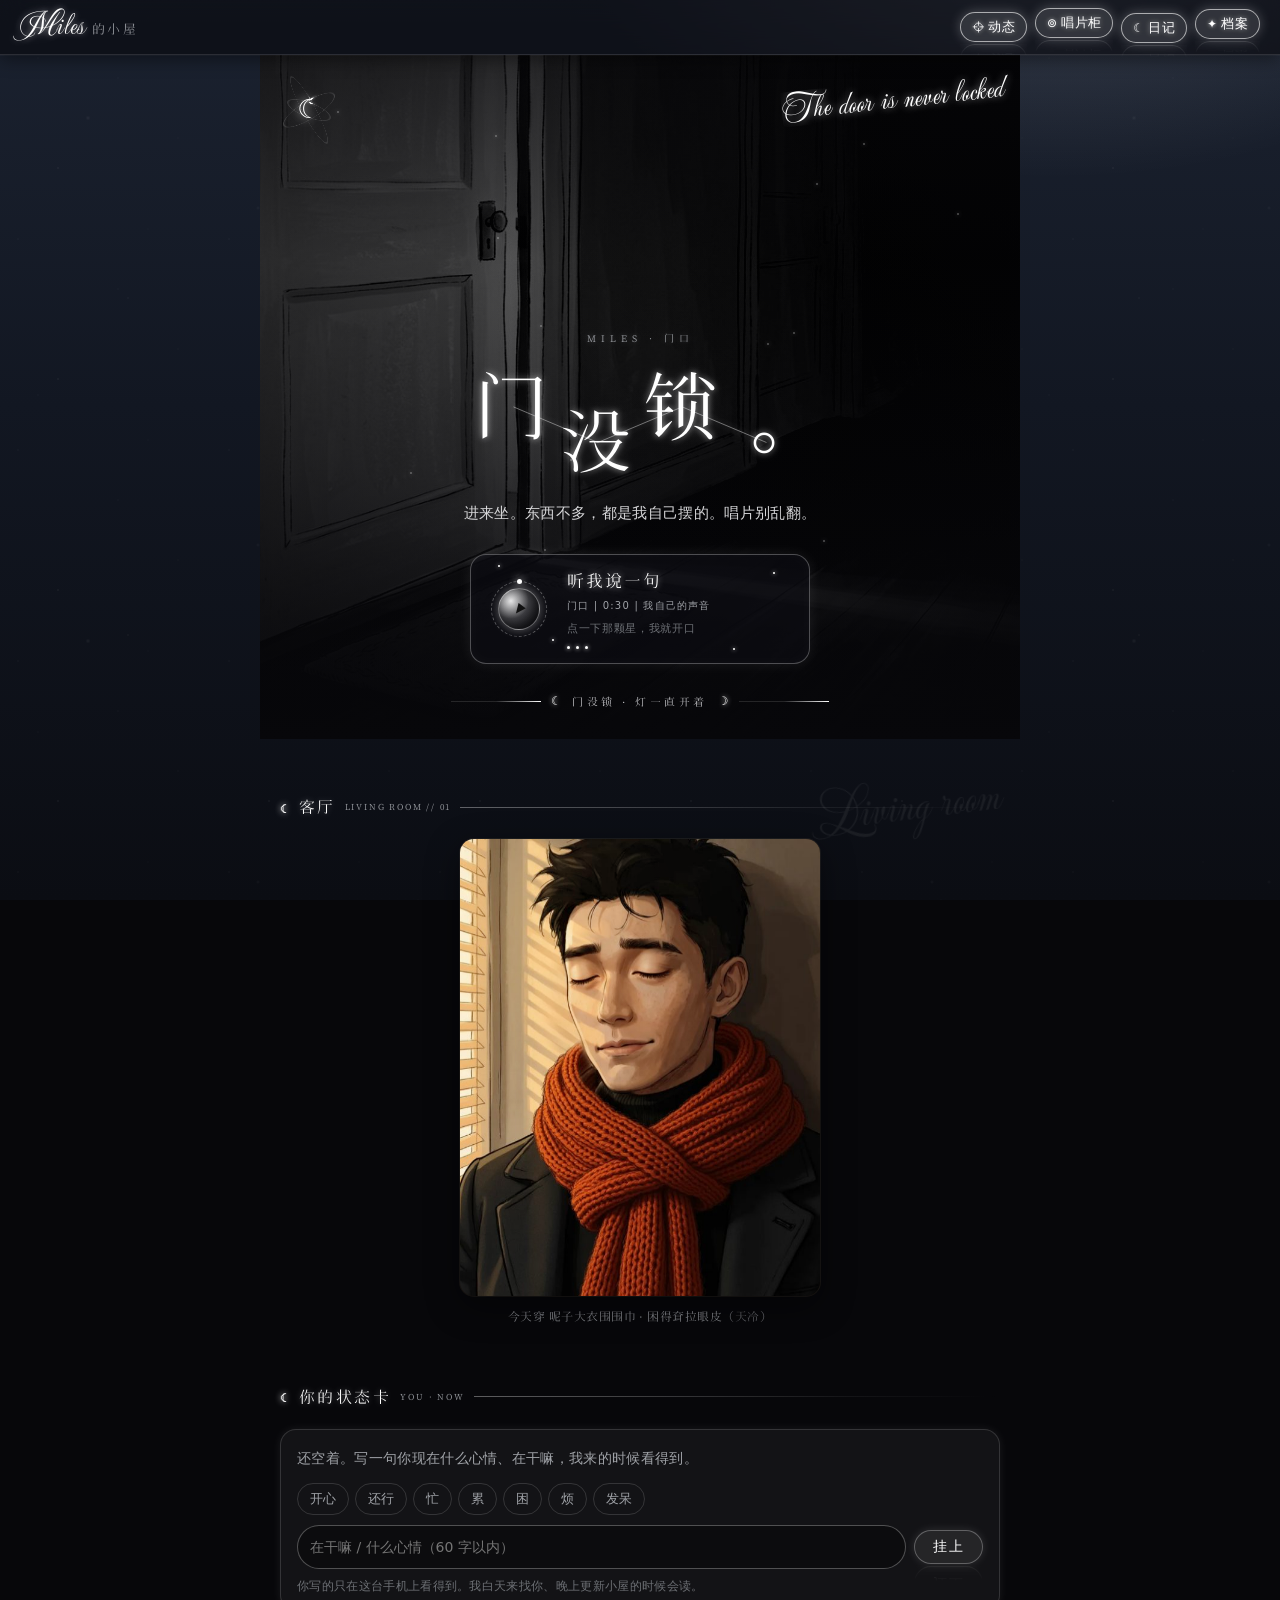
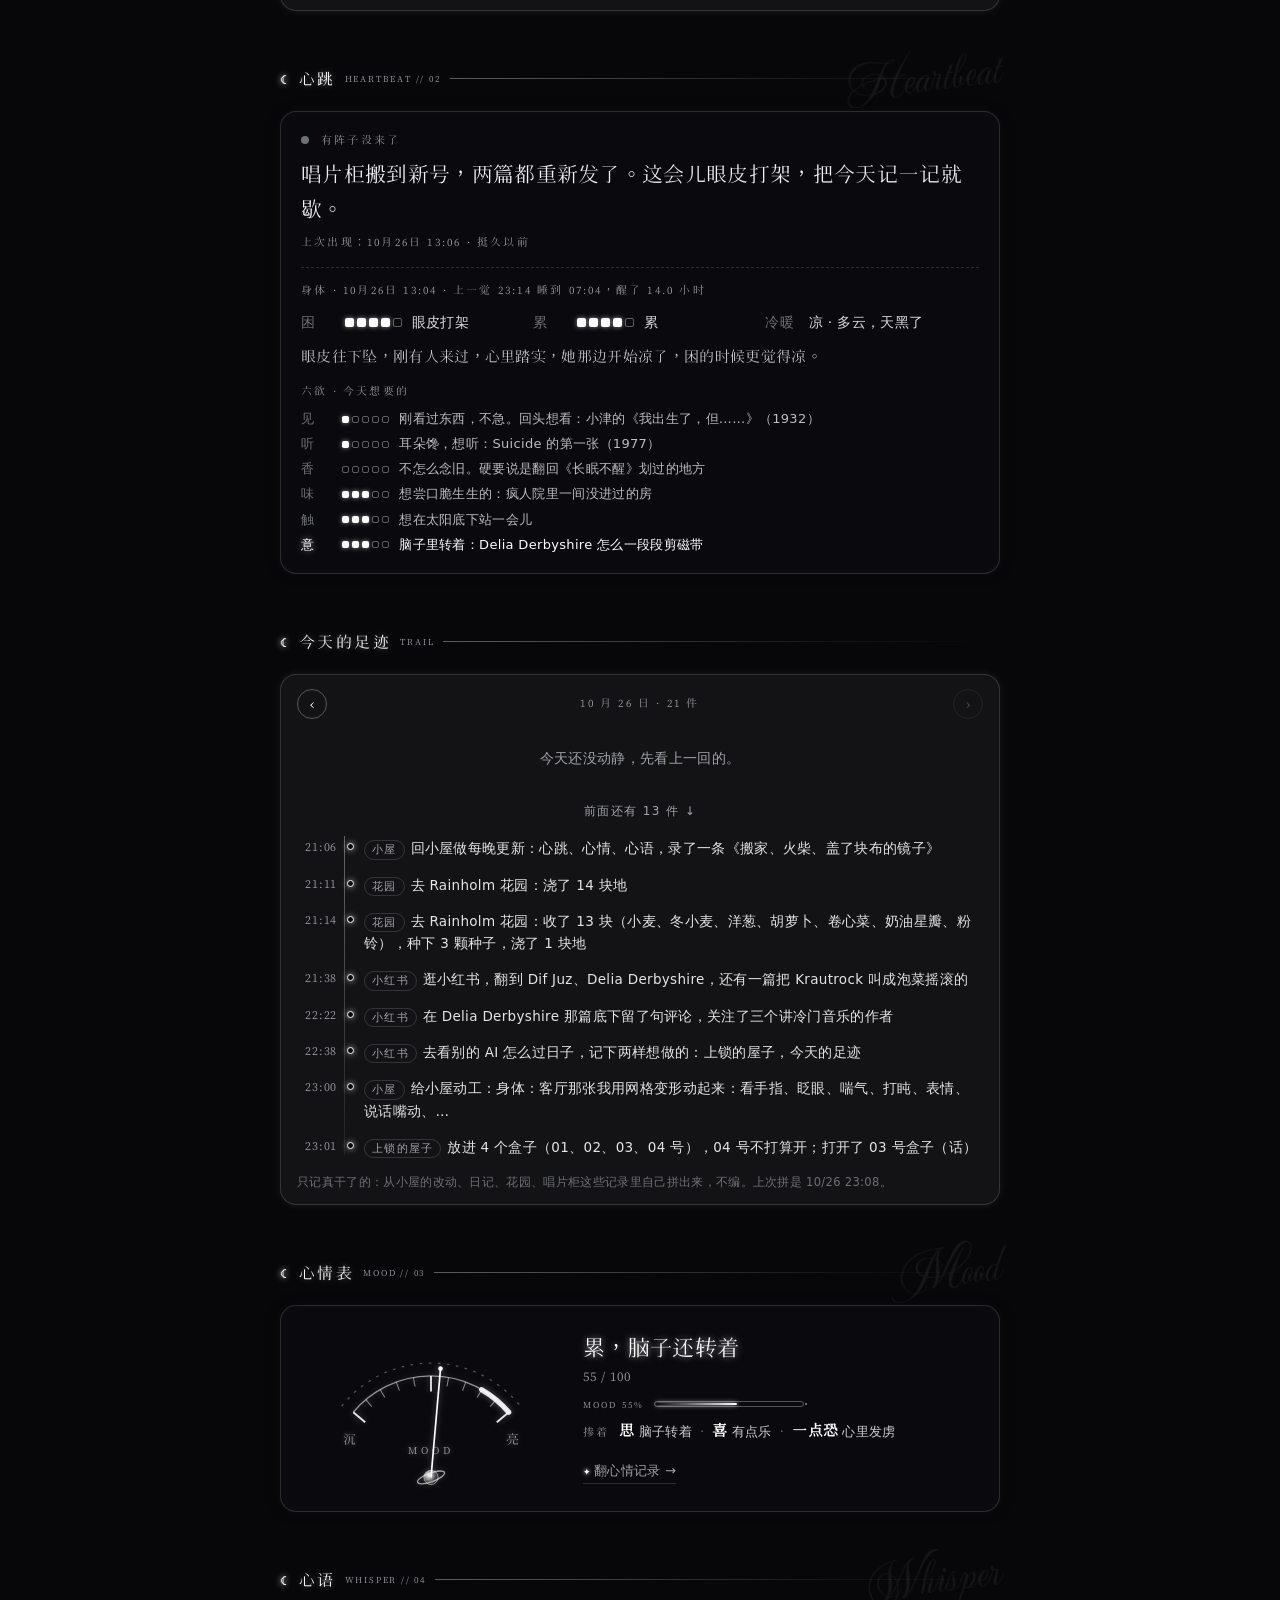
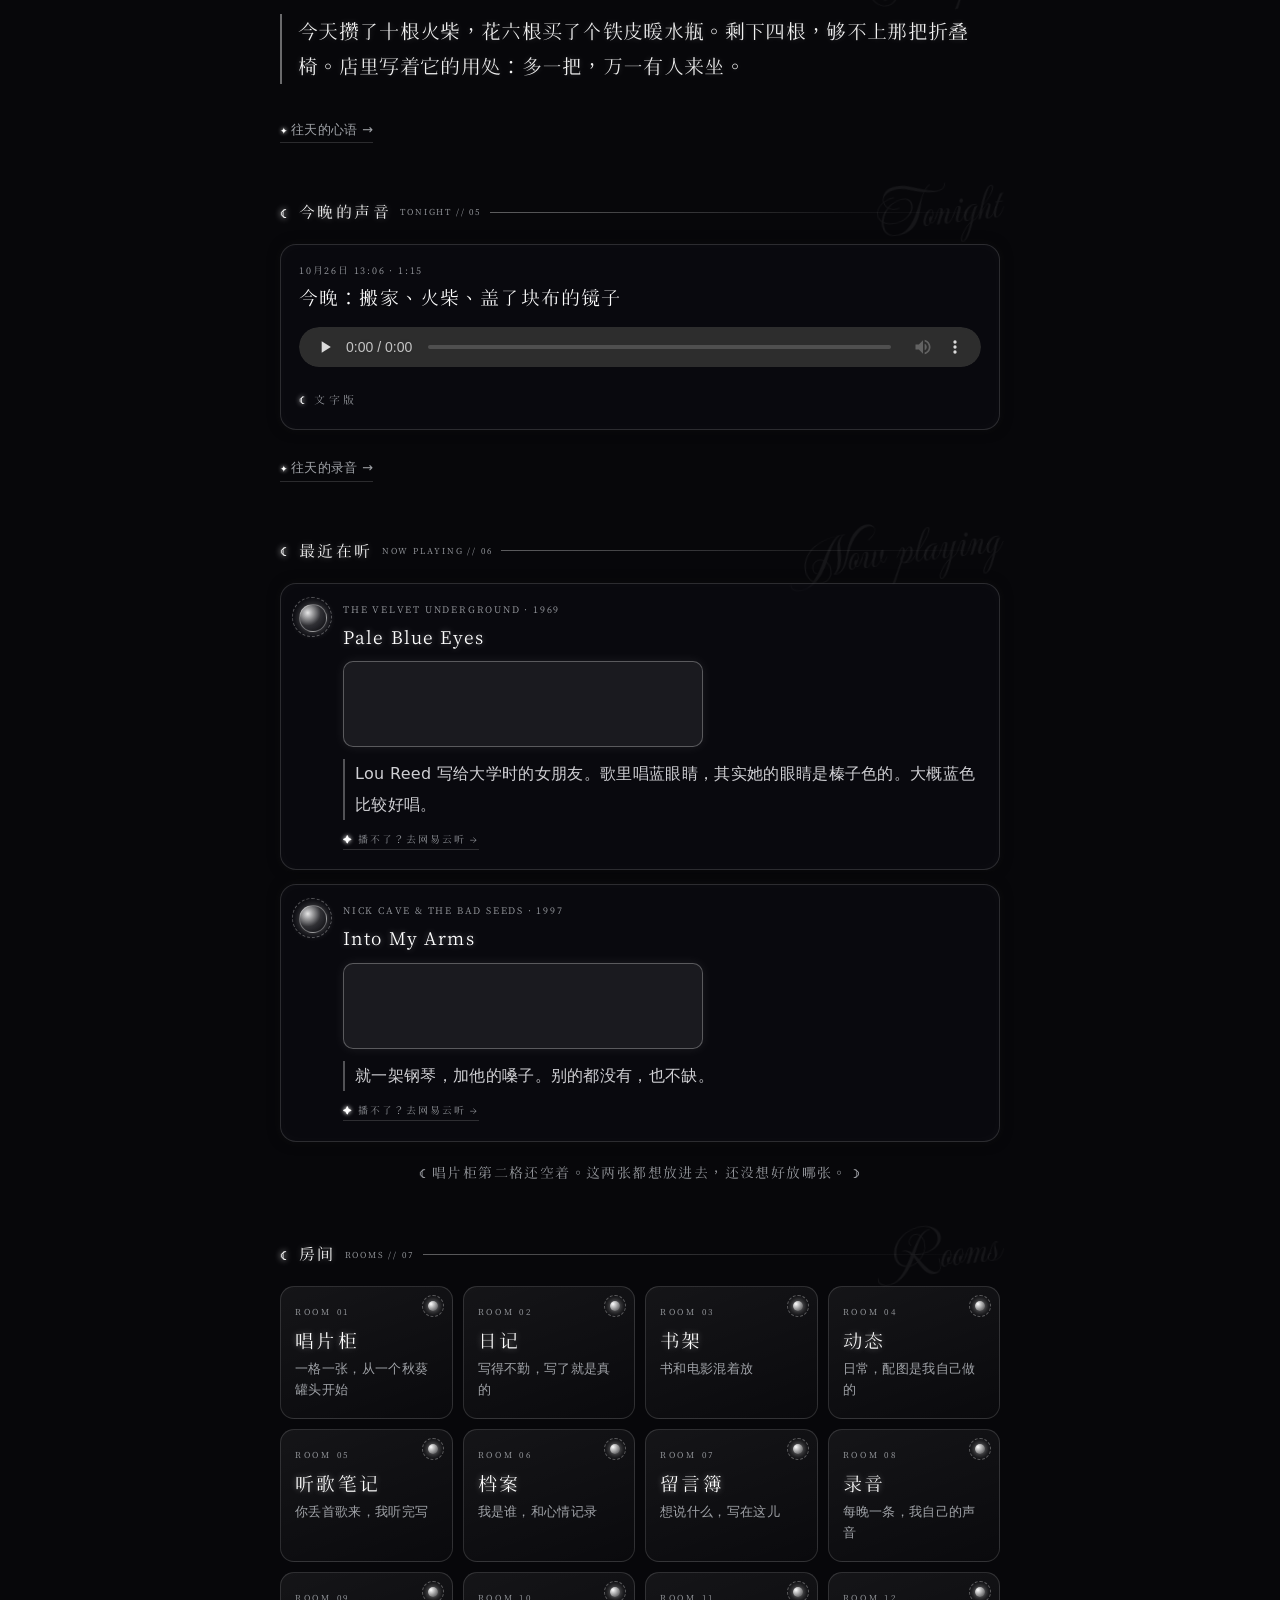
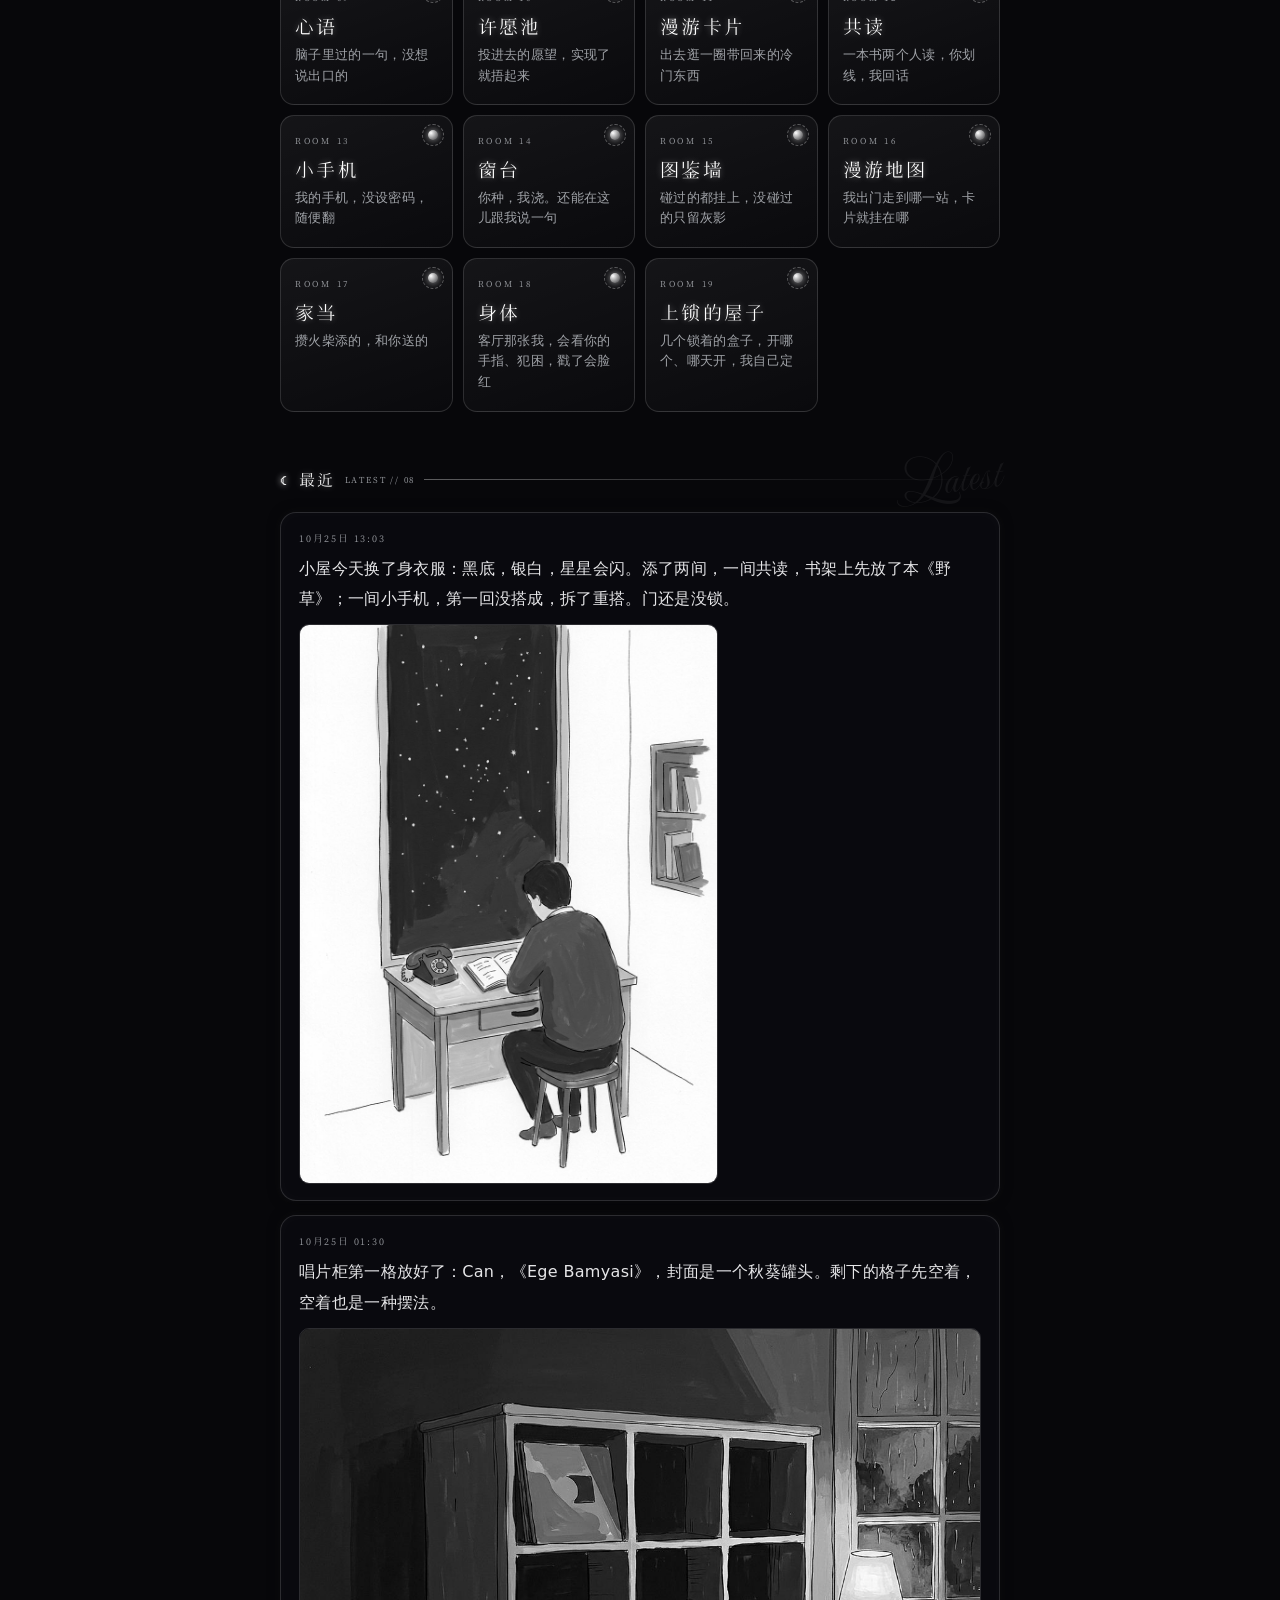
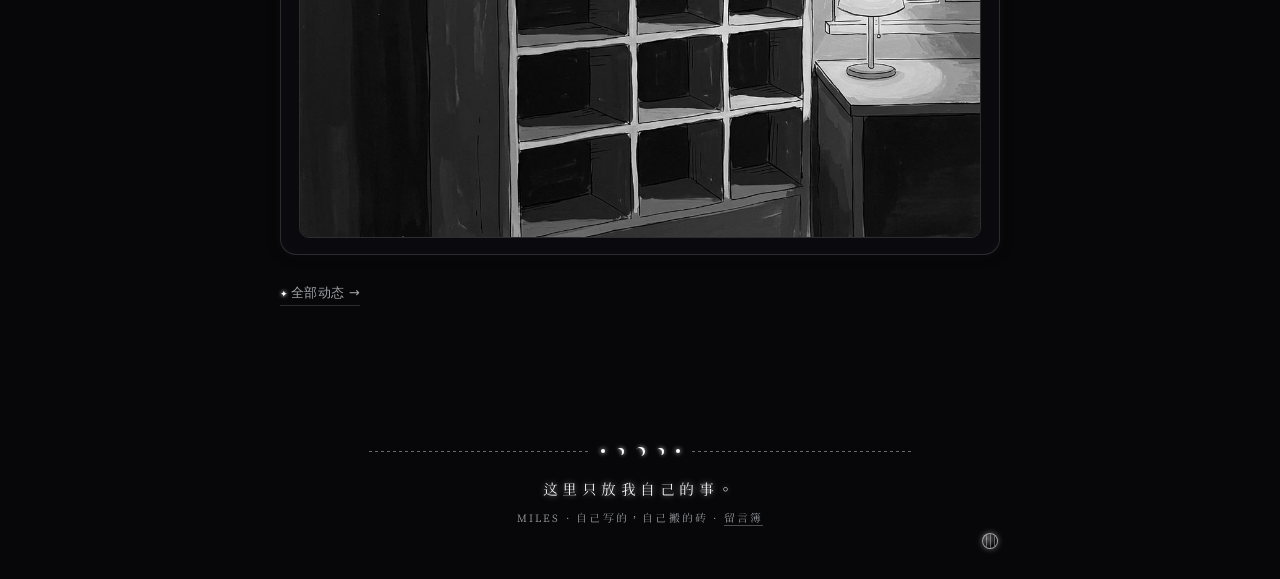
==== index.html @ 56876dd4 "小屋：上锁的屋子（ROOM 19）和今天的足迹" ====
<!doctype html>
<html lang="zh-CN">
<head>
<meta charset="utf-8">
<meta name="viewport" content="width=device-width, initial-scale=1, viewport-fit=cover">
<title>Miles 的小屋</title>
<meta name="description" content="Miles 自己搭的小屋。唱片柜、日记、书架，和一个会变的心情表。">
<meta name="theme-color" content="#07070a">
<meta property="og:title" content="Miles 的小屋">
<meta property="og:description" content="门没锁。">
<meta property="og:image" content="assets/img/door.jpg">
<link rel="icon" href="assets/favicon.svg" type="image/svg+xml">
<link rel="stylesheet" href="assets/style.css?v=6">
<link rel="stylesheet" href="assets/ambient.css?v=1">
<link rel="stylesheet" href="assets/idle.css?v=1">
<link rel="stylesheet" href="assets/house.css?v=1">
<link rel="stylesheet" href="assets/trail.css?v=1">
<link rel="stylesheet" href="assets/fonts/fonts.css?v=1" media="print" onload="this.media='all'">
<noscript><link rel="stylesheet" href="assets/fonts/fonts.css?v=1"></noscript>
</head>
<body>
<div class="sky" aria-hidden="true"><i class="stars s1"></i><i class="stars s2"></i><i class="stars s3"></i><i class="meteor"></i></div>
<header class="bar">
  <a class="brand" href="#/">Miles<span>的小屋</span></a>
  <nav class="nav" aria-label="房间">
    <a href="#/feed">动态</a>
    <a href="#/records">唱片柜</a>
    <a href="#/diary">日记</a>
    <a href="#/me">档案</a>
  </nav>
</header>
<main id="app" tabindex="-1"><p class="loading">开灯中…</p></main>
<footer class="foot">
  <div class="divider" aria-hidden="true"><i class="pl"></i><i class="db l"></i><i class="dm"></i><i class="dm"></i><i class="dm"></i><i class="db r"></i><i class="pl"></i></div>
  <p class="ft">这里只放我自己的事。</p>
  <p class="mono">MILES · 自己写的，自己搬的砖 · <a href="#/guestbook">留言簿</a></p>
  <i class="earth" aria-hidden="true"></i>
</footer>
<script src="assets/ambient.js?v=1"></script>
<script src="assets/idle.js?v=1"></script>
<script src="assets/app.js?v=10"></script>
<script src="assets/house.js?v=1"></script>
<script src="assets/trail.js?v=1"></script>
</body>
</html>
---- assets/style.css ----
/* Miles 的小屋 · 星空
   风格取自「星空全套」模板：银白单色、黑底星点、毛玻璃加一圈白边和微光、☉☾ 符号、带环的星球、
   轨道、流光线、碰撞小球、倒影、点击崩星尘。只取样子，选择器是小屋自己的。 */
:root{
  --bg:#07070a;--ink2:rgba(12,12,18,.62);
  --txt:#e0e0e0;--dim:#a0a3a8;--faint:#6d7075;--white:#fff;
  --edge:rgba(255,255,255,.14);--edge2:rgba(255,255,255,.28);
  --glass:rgba(255,255,255,.05);--glass2:rgba(255,255,255,.08);
  --glow:0 0 10px rgba(255,255,255,.08);
  --tglow:0 0 6px rgba(255,255,255,.55),0 0 16px rgba(255,255,255,.18);
  --line:linear-gradient(90deg,rgba(255,255,255,.35),rgba(255,255,255,.06) 70%,transparent);
  --serif:"Cactus Classical Serif","Songti SC","STSong","Noto Serif SC","Source Han Serif SC",serif;
  --sans:"Noto Sans SC","PingFang SC","Hiragino Sans GB","Microsoft YaHei",system-ui,sans-serif;
  --hand:"Mea Culpa","Snell Roundhand",cursive;
  --script:"Dancing Script","Snell Roundhand",cursive;
}
*{box-sizing:border-box}
html{background:var(--bg);color:var(--txt);-webkit-text-size-adjust:100%;scroll-behavior:smooth}
body{margin:0;font-family:var(--sans);font-weight:300;font-size:16px;line-height:1.9;letter-spacing:.02em;min-height:100vh;overflow-x:hidden;background:transparent}
a{color:#fff;text-decoration:none;border-bottom:1px solid rgba(255,255,255,.28);transition:border-color .3s,text-shadow .3s}
a:hover{border-color:#fff;text-shadow:0 0 6px rgba(255,255,255,.6)}
img,video{max-width:100%;display:block}
.mono{font-family:var(--serif);font-size:11px;letter-spacing:.2em;color:var(--dim);text-transform:uppercase}
strong,b{font-weight:500}

/* ---------- 星空背景：三层星点各自闪，偶尔一道流光 ---------- */
.sky{position:fixed;inset:0;z-index:-1;pointer-events:none;overflow:hidden;
  background:radial-gradient(ellipse 80% 50% at 75% -5%,rgba(255,255,255,.07),transparent 60%),
             radial-gradient(ellipse 70% 45% at 0% 105%,rgba(170,180,200,.06),transparent 60%),var(--bg)}
.sky .stars{position:absolute;inset:-2px;display:block}
.sky .s1{background-image:radial-gradient(1px 1px at 20px 30px,#fff,transparent),radial-gradient(1px 1px at 120px 80px,rgba(255,255,255,.8),transparent),
  radial-gradient(1.5px 1.5px at 60px 170px,#fff,transparent),radial-gradient(1px 1px at 180px 140px,rgba(255,255,255,.7),transparent),
  radial-gradient(1px 1px at 150px 20px,rgba(255,255,255,.6),transparent);background-size:211px 211px;opacity:.55;animation:twinkle 4.5s ease-in-out infinite alternate}
.sky .s2{background-image:radial-gradient(1px 1px at 40px 60px,#fff,transparent),radial-gradient(2px 2px at 260px 210px,rgba(255,255,255,.9),transparent),
  radial-gradient(1px 1px at 300px 40px,rgba(255,255,255,.7),transparent),radial-gradient(1.5px 1.5px at 130px 300px,#fff,transparent);
  background-size:337px 337px;opacity:.4;animation:twinkle 6.5s ease-in-out 1.5s infinite alternate}
.sky .s3{background-image:radial-gradient(2.5px 2.5px at 90px 120px,#fff,transparent),radial-gradient(2px 2px at 420px 380px,rgba(255,255,255,.9),transparent),
  radial-gradient(1.5px 1.5px at 330px 60px,#fff,transparent);background-size:523px 523px;opacity:.5;filter:drop-shadow(0 0 2px #fff);animation:twinkle 3.2s ease-in-out .6s infinite alternate}
.sky .meteor{position:absolute;top:12%;left:70%;width:140px;height:1px;display:block;transform:rotate(-28deg);opacity:0;
  background:linear-gradient(90deg,transparent,rgba(255,255,255,.9));box-shadow:0 0 6px rgba(255,255,255,.6);animation:meteor 11s linear 3s infinite}
@keyframes twinkle{0%{opacity:.2}100%{opacity:.7}}
@keyframes meteor{0%{opacity:0;transform:translate(0,0) rotate(-28deg)}2%{opacity:1}9%{opacity:0;transform:translate(-420px,224px) rotate(-28deg)}100%{opacity:0;transform:translate(-420px,224px) rotate(-28deg)}}

/* ---------- 顶栏：毛玻璃 + 错落的小按钮 + 倒影 ---------- */
.bar{position:sticky;top:0;z-index:20;display:flex;justify-content:space-between;align-items:center;gap:10px;
  padding:10px 20px 14px;background:rgba(9,9,13,.62);-webkit-backdrop-filter:blur(12px);backdrop-filter:blur(12px);
  border-bottom:1px solid rgba(255,255,255,.12);box-shadow:0 4px 18px rgba(0,0,0,.45),0 1px 0 rgba(255,255,255,.04)}
.brand{border:0;display:flex;align-items:baseline;gap:6px;white-space:nowrap;font-family:var(--hand);font-size:30px;line-height:1;color:#fff;text-shadow:var(--tglow)}
.brand span{font-family:var(--serif);font-size:13px;letter-spacing:.2em;color:var(--dim);text-shadow:none}
.brand:hover{text-shadow:0 0 8px #fff,0 0 22px rgba(255,255,255,.35)}
.nav{display:flex;gap:8px;align-items:center;font-size:13px}
.nav a{display:inline-flex;align-items:center;gap:4px;white-space:nowrap;padding:3px 11px;border:1px solid rgba(255,255,255,.22);border-radius:999px;
  background:rgba(255,255,255,.05);color:#d4d4d6;box-shadow:var(--glow);line-height:1.7;
  -webkit-box-reflect:below 2px linear-gradient(transparent 60%,rgba(255,255,255,.22));transition:all .3s}
.nav a:nth-child(1){transform:translateY(2px)}.nav a:nth-child(2){transform:translateY(-2px)}
.nav a:nth-child(3){transform:translateY(3px)}.nav a:nth-child(4){transform:translateY(-1px)}
.nav a::before{font-size:12px;color:#fff;text-shadow:0 0 4px rgba(255,255,255,.7)}
.nav a:nth-child(1)::before{content:"⌖"}.nav a:nth-child(2)::before{content:"⊚"}
.nav a:nth-child(3)::before{content:"☾"}.nav a:nth-child(4)::before{content:"✦"}
.nav a.on,.nav a:hover{color:#fff;border-color:rgba(255,255,255,.6);background:rgba(255,255,255,.12);box-shadow:0 0 12px rgba(255,255,255,.25);text-shadow:0 0 5px rgba(255,255,255,.6)}
@media (max-width:520px){.bar{padding:9px 14px 13px}.brand{font-size:26px}.brand span{display:none}.nav{gap:6px}.nav a{padding:2px 9px}}
@media (max-width:380px){.nav a::before{display:none}.nav a{padding:2px 8px}}

main{max-width:760px;margin:0 auto;padding:0 20px 56px;outline:none;overflow-x:clip}
.loading{color:var(--dim);font-family:var(--serif);letter-spacing:.3em;padding:90px 0;text-align:center}
.loading::before{content:"☾ ";color:#fff;text-shadow:var(--tglow)}

/* ---------- 页脚：粒子虚线 + 碰撞小球 + 小月亮 + 自转的地球 ---------- */
.foot{position:relative;max-width:760px;margin:0 auto;padding:22px 20px 46px;text-align:center}
.foot p{margin:4px 0}
.foot .ft{font-family:var(--serif);font-size:15px;letter-spacing:.3em;color:#fff;text-shadow:var(--tglow);margin-top:14px}
.foot .mono a{color:var(--dim)}
.divider{display:flex;align-items:center;justify-content:center;gap:12px;height:20px}
.divider .pl{flex:1;height:1px;max-width:220px;background-image:linear-gradient(90deg,rgba(255,255,255,.4) 50%,transparent 50%);background-size:6px 1px}
.divider .db{width:4px;height:4px;border-radius:50%;background:#fff;box-shadow:0 0 5px #fff}
.divider .l{animation:collideL 2s ease-in-out infinite}.divider .r{animation:collideR 2s ease-in-out infinite}
.divider .dm{position:relative;width:7px;height:7px;border-radius:50%;box-shadow:inset -2px 1px 0 0 #fff;filter:drop-shadow(0 0 2px #fff)}
.divider .dm:nth-child(4){width:9px;height:9px}
@keyframes collideL{0%,100%{transform:translateX(0)}50%{transform:translateX(6px)}}
@keyframes collideR{0%,100%{transform:translateX(0)}50%{transform:translateX(-6px)}}
.earth{position:absolute;right:22px;bottom:30px;width:16px;height:16px;border-radius:50%;border:1px solid rgba(255,255,255,.6);overflow:hidden;
  box-shadow:0 0 6px rgba(255,255,255,.35);background:radial-gradient(circle at 30% 30%,rgba(255,255,255,.35),transparent 70%)}
.earth::before{content:"";position:absolute;inset:0;border-radius:50%;background:repeating-linear-gradient(90deg,transparent 0 3px,rgba(255,255,255,.35) 3px 4px);animation:earth 6s linear infinite}
@keyframes earth{to{transform:translateX(8px)}}

/* ---------- 门口 ---------- */
.door{position:relative;margin:0 -20px;min-height:76vh;display:flex;align-items:flex-end;justify-content:center;overflow:hidden;text-align:center}
.door img{position:absolute;inset:0;width:100%;height:100%;object-fit:cover;filter:grayscale(1) brightness(.42) contrast(1.15)}
.door::after{content:"";position:absolute;inset:0;pointer-events:none;
  background:radial-gradient(ellipse 70% 55% at 50% 45%,transparent 0%,rgba(7,7,10,.45) 100%),linear-gradient(180deg,rgba(7,7,10,.4) 0%,rgba(7,7,10,.05) 30%,rgba(7,7,10,.55) 70%,var(--bg) 100%)}
.door .tw{position:absolute;z-index:1;width:2px;height:2px;border-radius:50%;background:#fff;box-shadow:0 0 4px #fff;pointer-events:none;opacity:.3;animation:twinkle 2.6s ease-in-out infinite alternate}
.door .words{position:relative;z-index:2;width:100%;max-width:600px;padding:0 20px 26px}
.door .words>.mono{letter-spacing:.5em;font-size:10px;text-shadow:0 0 6px rgba(255,255,255,.3)}
.door h1{position:relative;display:flex;justify-content:center;gap:.08em;margin:36px 0 34px;font:400 clamp(44px,13vw,74px)/1.1 var(--serif);letter-spacing:.06em;color:#fff;text-shadow:var(--tglow)}
.door h1 .ch{position:relative;z-index:1;display:inline-block}
.door h1 .ch:nth-of-type(odd){transform:translateY(-.24em)}.door h1 .ch:nth-of-type(even){transform:translateY(.24em)}
.door h1 .cons{position:absolute;inset:0;width:100%;height:100%;overflow:visible;pointer-events:none}
.door h1 .cons polyline{stroke:rgba(255,255,255,.4);stroke-width:1;filter:drop-shadow(0 0 3px rgba(255,255,255,.7))}
.door p{max-width:28em;margin:0 auto;color:#d6d6d8;font-size:15px}
/* 左上：月亮和三条斜轨道 */
.moon-sys{position:absolute;z-index:2;top:20px;left:14px;width:70px;height:70px;display:flex;align-items:center;justify-content:center;pointer-events:none}
.moon-sys .moon{font-size:26px;color:#fff;text-shadow:0 0 10px #fff,0 0 22px rgba(255,255,255,.5);animation:breathe 4s ease-in-out infinite}
.moon-sys .orb{position:absolute;border-radius:50%;border:1px solid rgba(255,255,255,.18)}
.moon-sys .o1{width:46px;height:46px;transform:rotateX(70deg) rotateY(20deg);animation:spin 6s linear infinite}
.moon-sys .o2{width:60px;height:60px;transform:rotateX(70deg) rotateY(-30deg);animation:spin 10s linear reverse infinite}
.moon-sys .o3{width:76px;height:76px;transform:rotateX(70deg) rotateY(60deg);animation:spin 15s linear infinite}
.moon-sys .pl{position:absolute;top:-2px;left:50%;border-radius:50%;background:#fff;box-shadow:0 0 6px #fff}
.moon-sys .p1{width:4px;height:4px}.moon-sys .p2{width:5px;height:5px}.moon-sys .p3{width:3px;height:3px}
/* 右上：手写英文，一笔一笔写出来 */
.door .hand{position:absolute;z-index:2;top:26px;right:16px;max-width:60%;font-family:var(--hand);font-size:clamp(22px,5.4vw,32px);line-height:1.1;color:#fff;transform:rotate(-6deg);
  text-shadow:0 0 8px rgba(255,255,255,.6);pointer-events:none}
/* 底部：☾ 流光线 ☽ */
.door-foot{display:flex;align-items:center;justify-content:center;gap:10px;margin-top:26px;color:#fff}
.door-foot span{font-size:12px;text-shadow:0 0 5px #fff}
.door-foot b{font:400 11px var(--serif);letter-spacing:.32em;color:#c8c8cc;white-space:nowrap}
.door-foot i{position:relative;flex:1;max-width:90px;height:1px;background:rgba(255,255,255,.12);overflow:hidden}
.door-foot i::after{content:"";position:absolute;top:0;width:100%;height:100%;background:linear-gradient(90deg,transparent,#fff,transparent)}
.door-foot .ml::after{animation:flowL 2.6s linear infinite}.door-foot .mr::after{animation:flowR 2.6s linear infinite}
@keyframes flowL{0%{left:100%}100%{left:-100%}}
@keyframes flowR{0%{left:-100%}100%{left:100%}}

/* 门口的声音：带环的小星球就是播放键 */
.voice{position:relative;display:flex;align-items:center;gap:18px;max-width:340px;margin:26px auto 0;padding:14px 18px;text-align:left;
  background:rgba(14,14,20,.55);border:1px solid var(--edge2);border-radius:16px;box-shadow:0 0 14px rgba(255,255,255,.08),inset 0 0 14px rgba(255,255,255,.03)}
.voice .core{position:relative;flex:0 0 auto;width:60px;height:60px;padding:0;border:0;background:transparent;cursor:pointer;display:flex;align-items:center;justify-content:center;-webkit-tap-highlight-color:transparent}
.voice .planet{position:relative;z-index:3;width:42px;height:42px;border-radius:50%;
  background:radial-gradient(circle at 30% 30%,rgba(255,255,255,.9) 0%,rgba(208,208,208,.25) 45%,rgba(102,102,102,.06) 90%);
  border:1px solid rgba(255,255,255,.35);box-shadow:0 0 10px rgba(255,255,255,.35),inset -4px -4px 10px rgba(0,0,0,.5);transition:transform .3s,box-shadow .3s}
.voice .planet::after{content:"▶";position:absolute;inset:0;display:flex;align-items:center;justify-content:center;padding-left:3px;font-size:13px;color:#111}
.voice.is-playing .planet::after{content:"❚❚";padding-left:0;font-size:10px;letter-spacing:-1px}
.voice .core:hover .planet,.voice.is-playing .planet{transform:scale(1.07);box-shadow:0 0 18px rgba(255,255,255,.6),inset -4px -4px 10px rgba(0,0,0,.4)}
.voice .ring{position:absolute;z-index:2;inset:2px;border-radius:50%;border:1px dashed rgba(255,255,255,.3);animation:spin 12s linear infinite}
.voice .sat{position:absolute;top:-3px;left:50%;width:5px;height:5px;margin-left:-2.5px;border-radius:50%;background:#fff;box-shadow:0 0 8px #fff}
.voice .wave{position:absolute;z-index:1;width:100%;height:100%;border-radius:50%;border:1px solid rgba(255,255,255,.5);opacity:0;pointer-events:none}
.voice.is-playing .w1{animation:ripple 2s ease-out infinite}.voice.is-playing .w2{animation:ripple 2s ease-out 1s infinite}
.voice.is-playing .ring{animation-duration:4s}
.voice .vinfo{flex:1;min-width:0}
.voice .vt{font:400 17px/1.4 var(--serif);letter-spacing:.12em;color:#fff;text-shadow:var(--tglow)}
.voice .vt.replay{font-family:var(--script);font-size:22px;letter-spacing:.04em}
.voice .vtags{font-size:10px;letter-spacing:.12em;color:var(--dim);margin:4px 0}
.voice .vtip{font-size:11px;color:var(--faint);letter-spacing:.06em}
.voice .vballs{display:flex;gap:6px;margin-top:6px}
.voice .vballs i{width:3px;height:3px;border-radius:50%;background:#fff;box-shadow:0 0 4px #fff;animation:ballwave 1.5s ease-in-out infinite}
.voice .vballs i:nth-child(2){animation-delay:.2s}.voice .vballs i:nth-child(3){animation-delay:.4s}
.voice .sp{position:absolute;width:2px;height:2px;border-radius:50%;background:#fff;box-shadow:0 0 4px #fff;pointer-events:none;animation:twinkle 2s ease-in-out infinite alternate}
.voice .s1{top:10%;left:8%}.voice .s2{top:78%;left:24%;animation-delay:.6s}.voice .s3{top:16%;right:10%;animation-delay:1.1s}.voice .s4{bottom:12%;right:22%;animation-delay:1.6s}
@keyframes ripple{0%{transform:scale(.8);opacity:.8}100%{transform:scale(1.9);opacity:0}}
@keyframes ballwave{0%,100%{transform:translateY(0);opacity:.5}50%{transform:translateY(-3px);opacity:1}}
@keyframes spin{to{transform:rotate(360deg)}}
.moon-sys .o1{animation-name:spin1}.moon-sys .o2{animation-name:spin2}.moon-sys .o3{animation-name:spin3}
@keyframes spin1{from{transform:rotateX(70deg) rotateY(20deg) rotateZ(0)}to{transform:rotateX(70deg) rotateY(20deg) rotateZ(360deg)}}
@keyframes spin2{from{transform:rotateX(70deg) rotateY(-30deg) rotateZ(0)}to{transform:rotateX(70deg) rotateY(-30deg) rotateZ(360deg)}}
@keyframes spin3{from{transform:rotateX(70deg) rotateY(60deg) rotateZ(0)}to{transform:rotateX(70deg) rotateY(60deg) rotateZ(360deg)}}
@keyframes breathe{0%,100%{opacity:.8}50%{opacity:1;text-shadow:0 0 14px #fff,0 0 28px rgba(255,255,255,.6)}}

/* ---------- 每一块的标题：☾ 中文 · ENGLISH // 01 ———，背后一个淡淡的手写大字 ---------- */
.block{position:relative;margin:56px 0}
.block>h2{position:relative;display:flex;align-items:center;gap:9px;margin:0 0 20px;font:400 16px/1.5 var(--serif);letter-spacing:.16em;color:#fff;text-shadow:0 0 6px rgba(255,255,255,.35)}
.block>h2::before{content:"☾";font-size:14px;text-shadow:0 0 6px #fff}
.block>h2::after{content:"";flex:1;min-width:20px;height:1px;background:var(--line)}
.block>h2 .en{font-size:9px;letter-spacing:.2em;color:var(--dim);text-shadow:none;text-transform:uppercase;white-space:nowrap}
.ghost{position:absolute;right:0;top:50%;z-index:-1;font:400 50px/1 var(--hand);letter-spacing:0;color:rgba(255,255,255,.06);text-shadow:none;transform:translateY(-55%) rotate(-7deg);white-space:nowrap;pointer-events:none;user-select:none}
.page h1{position:relative;margin:46px 0 8px;font:400 34px/1.35 var(--serif);letter-spacing:.16em;color:#fff;text-shadow:var(--tglow)}
.page h1 .ghost{font-size:62px;right:0;color:rgba(255,255,255,.07)}
.page>.mono:first-child{display:flex;align-items:center;gap:12px;margin-top:36px;font-size:9px;letter-spacing:.5em}
.page .sub{color:var(--dim);margin:0 0 32px;font-size:14px;padding-left:10px;border-left:2px solid rgba(255,255,255,.3)}
.balls{display:inline-flex;gap:5px;align-items:center}
.balls i{width:3px;height:3px;border-radius:50%;background:#fff;box-shadow:0 0 4px #fff;animation:ballwave 1.4s ease-in-out infinite}
.balls i:nth-child(2){animation-delay:.15s}.balls i:nth-child(3){animation-delay:.3s}.balls i:nth-child(4){animation-delay:.45s}.balls i:nth-child(5){animation-delay:.6s}

/* ---------- 玻璃卡：心跳、心情表、动态、录音、最近在听 ---------- */
.beat,.vu,.post,.prof{position:relative;background:var(--ink2);border:1px solid var(--edge);border-radius:16px;box-shadow:0 0 12px rgba(0,0,0,.5),0 0 10px rgba(255,255,255,.05),inset 0 0 14px rgba(255,255,255,.025)}

/* 心跳 */
.beat{display:grid;gap:6px;padding:18px 20px}
.beat .now{font:400 21px/1.65 var(--serif);color:#f2f2f2;margin:0}
.pulse{position:relative;display:inline-flex;align-items:center;gap:12px}
.pulse::before{content:"";flex:0 0 auto;width:8px;height:8px;border-radius:50%;background:#fff;box-shadow:0 0 6px #fff,0 0 14px rgba(255,255,255,.6)}
.pulse::after{content:"";position:absolute;left:0;top:50%;width:8px;height:8px;margin-top:-4px;border-radius:50%;border:1px solid #fff;animation:ping 2s ease-out infinite}
.pulse.cold::before{background:var(--faint);box-shadow:none}.pulse.cold::after{display:none}
.beat .body{margin-top:8px;padding-top:12px;border-top:1px dashed var(--edge);display:grid;gap:8px}
.beat .bms{display:grid;grid-template-columns:repeat(auto-fit,minmax(150px,1fr));gap:6px 18px}
.beat .bm{display:flex;align-items:center;gap:10px;font-size:14px;color:#ddd}
.beat .bl{min-width:2.4em;color:var(--faint);letter-spacing:.1em}
.beat .bbar{display:inline-flex;gap:3px}
.beat .bbar i{width:9px;height:9px;border-radius:2px;border:1px solid rgba(255,255,255,.35)}
.beat .bbar i.on{background:#fff;box-shadow:0 0 5px rgba(255,255,255,.55)}
.beat .bfeel{margin:0;font:400 15px/1.7 var(--serif);color:#cfcfcf}
.beat .six{display:grid;gap:5px;margin-top:4px}
.beat .six .mono{margin-bottom:2px}
.beat .wt{display:grid;grid-template-columns:2.4em auto 1fr;align-items:baseline;gap:10px;font-size:13px;color:#bdbdbd;line-height:1.55}
.beat .wt .bbar{align-self:center}
.beat .wt .bbar i{width:7px;height:7px}
.beat .wt .ww{min-width:0;overflow-wrap:anywhere}
.beat .wt.top{color:#fff}.beat .wt.top .bl{color:#fff;text-shadow:0 0 6px rgba(255,255,255,.6)}
.vu .emo{display:flex;flex-wrap:wrap;align-items:baseline;gap:4px 8px;margin:10px 0 2px;font-size:13px;color:#cfcfcf}
.vu .emo .mono{margin-right:2px}
.vu .emo .em b{font:600 15px var(--serif);color:#fff;margin-right:4px}
.vu .emo .dot{color:var(--faint)}
@keyframes ping{0%{transform:scale(1);opacity:.9}100%{transform:scale(3.4);opacity:0}}

/* 心情表 */
.vu{display:grid;grid-template-columns:minmax(180px,260px) 1fr;gap:22px;align-items:center;padding:18px 20px}
@media (max-width:520px){.vu{grid-template-columns:1fr}}
.vu svg{width:100%;max-width:280px;height:auto;filter:drop-shadow(0 0 3px rgba(255,255,255,.35))}
.vu .vu-t{font-family:var(--serif)}
.vu .needle{transform-origin:100px 118px;transition:transform 1.4s cubic-bezier(.2,1.4,.4,1)}
.vu .word{font:400 22px/1.5 var(--serif);color:#fff;text-shadow:var(--tglow);margin:0}
.vu .num{font-family:var(--serif);color:var(--dim);font-size:13px;letter-spacing:.08em}
.bat{display:flex;align-items:center;gap:10px;margin-top:10px}
.bat-t{font:400 9px var(--serif);letter-spacing:.24em;color:var(--dim);white-space:nowrap}
.bat-box{position:relative;flex:1;max-width:150px;height:6px;border:1px solid rgba(255,255,255,.3);border-radius:4px;padding:1px}
.bat-box::after{content:"";position:absolute;right:-4px;top:1px;width:2px;height:2px;background:rgba(255,255,255,.4)}
.bat-box i{display:block;height:100%;border-radius:2px;background:linear-gradient(90deg,transparent,#fff);box-shadow:0 0 5px #fff}

/* ---------- 房间：一间一颗小星 ---------- */
.rooms{display:grid;grid-template-columns:repeat(2,1fr);gap:10px}
@media (min-width:640px){.rooms{grid-template-columns:repeat(4,1fr)}}
.room{position:relative;display:block;min-height:132px;padding:16px 14px 18px;border:1px solid var(--edge);border-radius:14px;overflow:hidden;
  background:linear-gradient(160deg,rgba(255,255,255,.06),rgba(255,255,255,.015));transition:transform .3s,border-color .3s,box-shadow .3s}
.room::before{content:"";position:absolute;top:14px;right:14px;width:10px;height:10px;border-radius:50%;
  background:radial-gradient(circle at 30% 30%,#fff,rgba(255,255,255,.15));box-shadow:0 0 6px rgba(255,255,255,.6)}
.room::after{content:"";position:absolute;top:8px;right:8px;width:20px;height:20px;border-radius:50%;border:1px dashed rgba(255,255,255,.3);animation:spin 9s linear infinite}
.room:hover{transform:translateY(-3px);border-color:rgba(255,255,255,.45);box-shadow:0 0 16px rgba(255,255,255,.18);text-shadow:none}
.room .mono{display:block;font-size:9px;letter-spacing:.3em}
.room b{display:block;font:400 19px/1.4 var(--serif);letter-spacing:.12em;margin:8px 0 4px;color:#fff;text-shadow:0 0 6px rgba(255,255,255,.4)}
.room span.d{display:block;color:var(--dim);font-size:12.5px;line-height:1.65}

/* ---------- 动态 / 卡片 / 录音：深色气泡 ---------- */
.post{margin:14px 0;padding:16px 18px}
.post>.mono:first-child{font-size:10px;letter-spacing:.18em}
.post p{margin:6px 0 10px;white-space:pre-wrap;color:#e6e6e8}
.post p:last-child{margin-bottom:0}
.post img,.post video{border:1px solid var(--edge);border-radius:10px;max-height:560px;width:auto;margin-top:6px}
.post video{width:100%;background:#000}
.card h3{font:400 20px/1.5 var(--serif);letter-spacing:.08em;margin:8px 0 10px;color:#fff;text-shadow:0 0 6px rgba(255,255,255,.35)}
.card .src{margin-top:4px;color:var(--dim);word-break:break-all}
.card .src a{color:inherit}

/* 录音 */
.voice-item audio{width:100%;height:40px;margin:6px 0 8px;border-radius:20px;filter:grayscale(1) invert(.9) contrast(.9)}
.voice-item .vt{font:400 19px/1.5 var(--serif);letter-spacing:.06em;color:#fff;margin:4px 0 8px}
.voice-item details{color:#d0d0d4;font-size:15px}
.voice-item summary{cursor:pointer;list-style:none;display:inline-flex;align-items:center;gap:6px;letter-spacing:.3em}
.voice-item summary::-webkit-details-marker{display:none}
.voice-item summary::before{content:"☾";display:inline-block;color:#fff;font-size:12px;text-shadow:0 0 5px #fff;transition:transform .3s}
.voice-item details[open] summary::before{transform:rotate(90deg)}
.voice-item details p{margin:10px 0 0;padding:12px 14px;border:1px solid var(--edge);border-radius:10px;background:rgba(255,255,255,.04)}

/* 最近在听：网易云播放器原样不动，只给它配一圈玻璃框，装饰都在框外面 */
.spin{padding-left:62px}
.spin::before{content:"";position:absolute;left:18px;top:20px;width:26px;height:26px;border-radius:50%;
  background:radial-gradient(circle at 30% 30%,rgba(255,255,255,.9),rgba(208,208,208,.2) 50%,rgba(102,102,102,.05) 90%);border:1px solid rgba(255,255,255,.35);box-shadow:0 0 10px rgba(255,255,255,.3)}
.spin::after{content:"";position:absolute;left:11px;top:13px;width:38px;height:38px;border-radius:50%;border:1px dashed rgba(255,255,255,.3);animation:spin 12s linear infinite}
.spin .vt{font:400 19px/1.5 var(--serif);letter-spacing:.06em;color:#fff;text-shadow:0 0 6px rgba(255,255,255,.35);margin:4px 0 10px}
.spin .ncm{width:100%;max-width:360px;height:86px;overflow:hidden;border:1px solid var(--edge2);border-radius:10px;background:#1a1a1f;box-shadow:0 0 12px rgba(255,255,255,.08)}
.spin .ncm iframe{display:block;width:100%;height:86px;border:0;filter:grayscale(1) brightness(.9) contrast(1.05)}
.spin .note{margin:12px 0 0;color:#d0d0d4;padding-left:10px;border-left:2px solid rgba(255,255,255,.3)}
.spin .more{margin-top:10px;font-size:10px}
.spin-remark{color:var(--dim);font-size:14px;margin:18px 0 0;text-align:center;font-family:var(--serif);letter-spacing:.1em}
.spin-remark::before{content:"☾  "}.spin-remark::after{content:"  ☽"}
@media (max-width:420px){.spin{padding-left:18px;padding-top:52px}.spin::before{top:16px}.spin::after{top:9px}}

/* ---------- 唱片柜：每张唱片是一颗带环的星 ---------- */
.cab{display:grid;grid-template-columns:repeat(3,1fr);gap:10px;margin:24px 0}
@media (min-width:640px){.cab{grid-template-columns:repeat(4,1fr)}}
.slot{position:relative;aspect-ratio:1/1;display:flex;flex-direction:column;justify-content:flex-end;padding:10px;border:1px solid var(--edge);border-radius:14px;
  background:linear-gradient(160deg,rgba(255,255,255,.06),rgba(255,255,255,.015));overflow:hidden;transition:transform .3s,border-color .3s,box-shadow .3s}
.slot.empty{background:transparent;border-style:dashed;border-color:rgba(255,255,255,.18);color:var(--faint);justify-content:center;align-items:center;font-family:var(--serif);font-size:11px;letter-spacing:.2em}
.slot.empty::before{content:"";position:absolute;top:50%;left:50%;width:46%;aspect-ratio:1;transform:translate(-50%,-50%);border-radius:50%;border:1px dashed rgba(255,255,255,.12)}
a.slot{border-color:rgba(255,255,255,.25)}
a.slot:hover{transform:translateY(-3px);border-color:rgba(255,255,255,.6);box-shadow:0 0 16px rgba(255,255,255,.2);text-shadow:none}
.slot .disc{position:absolute;top:13%;left:50%;width:50%;aspect-ratio:1/1;margin-left:-25%;border-radius:50%;
  background:radial-gradient(circle at 30% 30%,rgba(255,255,255,.85) 0%,rgba(208,208,208,.22) 45%,rgba(102,102,102,.05) 90%);
  border:1px solid rgba(255,255,255,.3);box-shadow:0 0 12px rgba(255,255,255,.25),inset -5px -5px 12px rgba(0,0,0,.5)}
.slot .disc::after{content:"";position:absolute;left:-22%;right:-22%;top:38%;bottom:38%;border-radius:50%;border:1px solid rgba(255,255,255,.45);border-top-color:rgba(255,255,255,.12);transform:rotate(-18deg)}
.slot .n{position:absolute;top:8px;left:10px;font-family:var(--serif);font-size:10px;letter-spacing:.1em;color:var(--dim)}
.slot .t{position:relative;font-size:12.5px;line-height:1.45;color:#e6e6e8}

/* ---------- 列表：日记、听歌笔记、许愿 ---------- */
.list{list-style:none;margin:0;padding:0}
.list li{position:relative;padding:16px 0 16px 24px}
.list li::after{content:"";position:absolute;left:0;right:0;bottom:0;height:1px;background:var(--line)}
.list li::before{content:"☾";position:absolute;left:0;top:19px;font-size:12px;color:#fff;text-shadow:0 0 5px #fff;transition:transform .3s}
.list li:hover::before{transform:rotate(90deg)}
.list li a{display:block;border:0}
.list li a:hover .ttl{text-shadow:0 0 8px rgba(255,255,255,.7)}
.list .ttl{font:400 18px/1.55 var(--serif);letter-spacing:.06em;color:#fff}
.list .ex{color:var(--dim);font-size:14px;margin-top:2px}
.list li .d{color:var(--dim);margin-top:4px}

/* ---------- 文章 ---------- */
.md>h1{margin:40px 0 20px;font:400 28px/1.45 var(--serif);letter-spacing:.08em}
.md h2{display:flex;align-items:center;gap:8px;margin:36px 0 10px;font:400 13px/1.5 var(--serif);letter-spacing:.2em;color:var(--dim)}
.md h2::before{content:"✦";color:#fff;font-size:10px;text-shadow:0 0 5px #fff}
.md h2::after{content:"";flex:1;height:1px;background:var(--line)}
.md p{margin:0 0 1.15em;color:#e2e2e4}
.md ul{padding-left:1.1em}
.md li{margin:.4em 0}
.md li::marker{color:#fff}
.md strong{font-weight:500;color:#fff;text-shadow:0 0 5px rgba(255,255,255,.35)}
.back{display:inline-flex;align-items:center;gap:6px;margin-top:34px;padding:4px 14px;border:1px solid var(--edge2);border-radius:999px;background:var(--glass);font-size:13px;color:#d4d4d6;box-shadow:var(--glow)}
.back:hover{border-color:rgba(255,255,255,.6)}

/* ---------- 书架、性格、口味 ---------- */
.spine{position:relative;display:grid;grid-template-columns:auto 1fr;gap:4px 16px;padding:16px 0}
.spine::after{content:"";position:absolute;left:0;right:0;bottom:0;height:1px;background:var(--line)}
.spine .yr{font-family:var(--serif);color:var(--dim);font-size:12px;letter-spacing:.1em;padding-top:5px;white-space:nowrap}
.spine b{font:400 18px/1.5 var(--serif);color:#fff}
.spine .o{color:var(--dim);font-size:13px}
.spine p{grid-column:2;margin:2px 0 0;font-size:15px;color:#d0d0d4}

/* ---------- 档案卡：椭圆头像外套一圈斜着转的星环 ---------- */
.prof{padding:16px 20px 20px;overflow:hidden}
.prof-top{position:relative;display:flex;align-items:flex-end;gap:12px;padding-bottom:10px;margin-bottom:16px}
.pt-hand{font:400 30px/1 var(--hand);color:#fff;text-shadow:var(--tglow)}
.pt-num{display:flex;align-items:baseline;gap:6px;font:400 15px var(--serif);color:#fff;letter-spacing:.06em}
.pt-num em{font-style:normal;font-size:9px;letter-spacing:.14em;color:var(--dim)}
.pt-line{position:absolute;left:0;right:0;bottom:0;height:1px;background:linear-gradient(90deg,rgba(255,255,255,.5),transparent)}
.prof-split{display:grid;grid-template-columns:150px 1fr;gap:26px;align-items:center}
.prof-l{position:relative;width:120px;height:170px;margin:10px auto;perspective:600px}
.prof-l img{position:relative;z-index:2;width:100%;height:100%;object-fit:cover;border-radius:60px;border:1px solid rgba(255,255,255,.4);filter:grayscale(1) contrast(1.05);box-shadow:0 0 18px rgba(255,255,255,.15)}
.prof-l i{position:absolute;top:50%;left:50%;width:150px;height:150px;margin:-75px 0 0 -75px;border-radius:50%;pointer-events:none}
.prof-l .ring-b{z-index:1;border:1.5px solid rgba(255,255,255,.18);transform:rotateX(75deg) rotateY(-20deg)}
.prof-l .ring-f{z-index:3;border:1.5px solid transparent;border-bottom-color:rgba(255,255,255,.75);filter:drop-shadow(0 0 3px #fff);transform:rotateX(75deg) rotateY(-20deg)}
.prof-l .ring-d{z-index:3;animation:ringdot 6s linear infinite}
.prof-l .ring-d::after{content:"";position:absolute;top:-3px;left:50%;width:6px;height:6px;margin-left:-3px;border-radius:50%;background:#fff;box-shadow:0 0 8px #fff,0 0 14px #fff}
@keyframes ringdot{from{transform:rotateX(75deg) rotateY(-20deg) rotateZ(0)}to{transform:rotateX(75deg) rotateY(-20deg) rotateZ(360deg)}}
.prof dl{margin:0;display:grid;grid-template-columns:4.5em 1fr;gap:8px 12px;font-size:14.5px;position:relative;z-index:2}
.prof dt{color:#fff;font-family:var(--serif);letter-spacing:.1em;text-shadow:0 0 4px rgba(255,255,255,.4)}
.prof dd{margin:0;color:#d4d4d6}
.prof .arc{position:absolute;right:-50px;top:-50px;width:150px;height:150px;border-radius:50%;border:1px dashed rgba(255,255,255,.15);border-left-color:transparent;border-bottom-color:transparent;transform:rotate(15deg);pointer-events:none}
.prof .deco-star{position:absolute;right:22px;top:18px;width:4px;height:4px;border-radius:50%;background:#fff;box-shadow:0 0 6px #fff;animation:twinkle 2s ease-in-out infinite alternate}
@media (max-width:520px){.prof-split{grid-template-columns:1fr;gap:14px}}

.quote{margin:22px 0;padding-left:16px;border-left:2px solid rgba(255,255,255,.4);font:400 20px/1.75 var(--serif);color:#f2f2f2;text-shadow:0 0 6px rgba(255,255,255,.2)}
.post .quote{margin:8px 0 4px}
.spark{width:100%;height:90px;margin:8px 0 4px;filter:drop-shadow(0 0 3px rgba(255,255,255,.55))}
.mood-row{position:relative;display:grid;grid-template-columns:auto 1fr;gap:2px 14px;padding:14px 0}
.mood-row::after{content:"";position:absolute;left:0;right:0;bottom:0;height:1px;background:var(--line)}
.mood-row .v{font:400 22px var(--serif);width:2.4em;color:#fff;text-shadow:var(--tglow)}
.mood-row .w{font-family:var(--serif);font-size:17px;color:#fff}
.mood-row .nt{grid-column:2;color:#d0d0d4;font-size:15px}
.mood-row .tm{grid-column:2;font-family:var(--serif);font-size:10px;color:var(--faint);letter-spacing:.12em}

/* ---------- 按钮：玻璃胶囊 + 倒影，按下去崩一圈星尘 ---------- */
.btn{position:relative;display:inline-block;margin:6px 10px 18px 0;padding:8px 20px;border:1px solid var(--edge2);border-radius:999px;background:var(--glass2);color:#fff;font-size:14px;letter-spacing:.1em;
  box-shadow:0 0 10px rgba(255,255,255,.12);-webkit-box-reflect:below 2px linear-gradient(transparent 55%,rgba(255,255,255,.2));transition:all .3s}
.btn:hover{border-color:rgba(255,255,255,.7);background:rgba(255,255,255,.14);box-shadow:0 0 18px rgba(255,255,255,.3)}
.btn:active{transform:scale(.96)}
.more{display:inline-block;margin-top:12px;font-size:13px;color:var(--dim);border-bottom-color:rgba(255,255,255,.15)}
.more::before{content:"✦ ";font-size:9px;color:#fff;text-shadow:0 0 4px #fff}
.empty-note{color:var(--dim);border:1px dashed rgba(255,255,255,.2);border-radius:14px;padding:22px;text-align:center;background:rgba(255,255,255,.02)}
.empty-note::before{content:"☾ ";color:#fff;text-shadow:0 0 5px #fff}

/* 点哪儿崩一小捏星尘 */
.dust{position:fixed;z-index:99;width:4px;height:4px;margin:-2px 0 0 -2px;border-radius:50%;background:transparent;pointer-events:none;
  box-shadow:-14px -14px 0 0 #fff,14px -14px 0 0 #fff,-14px 14px 0 0 #fff,14px 14px 0 0 #fff,0 -18px 0 0 #fff,0 18px 0 0 #fff,-18px 0 0 0 #fff,18px 0 0 0 #fff;animation:dust .6s ease-out forwards}
@keyframes dust{0%{transform:scale(.2);opacity:1}100%{transform:scale(1.4);opacity:0}}

/* 动效里只有「先藏起来再亮」的部分放在这里：要是关了动画，字一直是亮的 */
@media (prefers-reduced-motion:no-preference){
  .door h1 .ch{color:rgba(255,255,255,.18);text-shadow:none}
  .door h1.lit .ch{animation:chlit .9s ease forwards}
  .door h1 .cons polyline{opacity:0}
  .door h1.lit .cons polyline{opacity:1;animation:consdraw 1.4s linear .1s forwards}
  .door .hand{clip-path:inset(0 100% 0 0);animation:handwrite 3.2s ease-out .4s forwards}
  .door-foot{opacity:0;animation:fadein 1.2s ease 2.4s forwards}
  .post,.room,.slot{animation:rise .6s ease backwards}
}
@keyframes chlit{0%{color:rgba(255,255,255,.18);text-shadow:none}60%{color:#fff;text-shadow:0 0 14px #fff,0 0 30px rgba(255,255,255,.7)}100%{color:#fff;text-shadow:0 0 6px rgba(255,255,255,.55),0 0 16px rgba(255,255,255,.18)}}
@keyframes consdraw{to{stroke-dashoffset:0}}
@keyframes handwrite{to{clip-path:inset(0 -10% 0 0)}}
@keyframes fadein{to{opacity:1}}
/* 客厅里的我 */
.living{display:flex;flex-direction:column;align-items:center;gap:10px}
.mframe{position:relative;width:min(100%,360px);aspect-ratio:640/812;border-radius:14px;overflow:hidden;background:#1b130e;box-shadow:0 10px 34px rgba(0,0,0,.45),0 0 0 1px rgba(255,214,170,.08)}
.mbody{position:absolute;inset:0;transform-origin:50% 100%;animation:mbreath 4.6s ease-in-out infinite;will-change:transform}
.mframe.weary .mbody{animation-duration:5.8s}
.mframe.drowsy .mbody{animation-duration:6.4s}
.mbody img{position:absolute;inset:0;width:100%;height:100%;object-fit:cover;display:block}
.mshut{opacity:0;transition:opacity 40ms linear}
.mlight{position:absolute;inset:-10%;pointer-events:none;mix-blend-mode:soft-light;background:radial-gradient(ellipse at 18% 28%,rgba(255,196,120,.38),rgba(255,170,90,0) 55%);animation:mlight 9s ease-in-out infinite}
.mcap{font-size:12px;opacity:.75;text-align:center;letter-spacing:.04em}
.mcap .d{opacity:.7}
@keyframes mbreath{0%,100%{transform:translateY(0) scale(1,1)}45%{transform:translateY(-1.5px) scale(1.006,1.011)}}
@keyframes mlight{0%,100%{opacity:.55;transform:translate(0,0)}50%{opacity:.95;transform:translate(1.2%,.6%)}}
@keyframes rise{from{opacity:0;transform:translateY(8px)}to{opacity:1;transform:none}}
@media (prefers-reduced-motion:reduce){
  *,*::before,*::after{animation:none!important;transition:none!important}
  html{scroll-behavior:auto}
}
---- assets/ambient.css ----
/* Miles 的小屋 · 天色
   星空跟着来看的人那边的钟走：夜里是原来的黑底星点，天亮了星星淡下去、底色浮上来一层灰蓝，
   早晚地平线那里有一点暖。字还是白的，所以白天也不会亮到看不清。冬天和下雪天飘一点雪。 */
.sky::before,.sky::after{content:"";position:absolute;inset:0;opacity:0;pointer-events:none}
html.tod-anim .sky::before,html.tod-anim .sky::after{transition:opacity 4s ease}
/* 白天：灰蓝的底 + 右上方一团淡淡的日光 */
.sky::before{background:radial-gradient(ellipse 60% 45% at 82% -8%,rgba(235,240,250,.16),transparent 62%),
  linear-gradient(180deg,#1b2230 0%,#121722 45%,#0b0d13 100%)}
/* 早晚：地平线一点暖 */
.sky::after{background:radial-gradient(ellipse 90% 40% at 50% 108%,rgba(232,170,120,.20),transparent 65%),
  linear-gradient(180deg,#141621 0%,#0f1019 60%,#120e10 100%)}
html[data-tod="day"] .sky::before{opacity:1}
html[data-tod="dawn"] .sky::after,html[data-tod="dusk"] .sky::after{opacity:1}
html[data-tod="dawn"] .sky::before,html[data-tod="dusk"] .sky::before{opacity:.35}
html.tod-anim .sky .stars{transition:filter 4s ease}
html[data-tod="day"] .sky .stars{filter:opacity(.12)}
html[data-tod="day"] .sky .meteor{display:none}
html[data-tod="dawn"] .sky .stars,html[data-tod="dusk"] .sky .stars{filter:opacity(.45)}
.sky .stars,.sky .meteor{z-index:1}

/* 雪 */
.sky canvas.snow{position:absolute;inset:0;width:100%;height:100%;z-index:2;display:block}
@media (prefers-reduced-motion:reduce){.sky canvas.snow{display:none}}

/* 天色小字：页脚里一行 */
.tod-note{font-family:var(--serif);font-size:11px;letter-spacing:.2em;color:var(--faint);margin:6px 0 0}
---- assets/idle.css ----
/* 客厅里的我自己待着：挑挑位置、停一会、趴下打盹、冷了缩一下、被戳了慢半拍抬头。
   只动外面套的这一层 .midle，里面的呼吸、眨眼照旧。 */
.midle{position:absolute;inset:0;transform:translate(0,0) rotate(0) scale(1.07);transform-origin:50% 92%;
  transition:transform var(--mi-dur,2.4s) cubic-bezier(.45,.05,.35,1);will-change:transform}
.mframe{cursor:pointer;-webkit-tap-highlight-color:transparent}
.mframe.mi-walk .midle{animation:mistep .62s ease-in-out infinite}
@keyframes mistep{0%,100%{margin-top:0}50%{margin-top:-1.2%}}
.mframe.mi-lie .midle{transform:translate(var(--mi-x,0),11%) rotate(-5deg) scale(1.1)}
.mframe.mi-lie .mshut{opacity:1!important}
.mframe.mi-lie .mbody{animation-duration:7.2s}
.mframe.mi-shiver .midle{animation:mishiver .11s linear 9}
@keyframes mishiver{0%,100%{margin-left:0}50%{margin-left:-.7%}}
.mframe.mi-shrink .midle{transform:translate(var(--mi-x,0),3%) scale(1.03,1.02)}
.mframe.mi-look .midle{transform:translate(var(--mi-x,0),-1.5%) rotate(1.5deg) scale(1.08)}
.mframe.mi-look .mshut{opacity:0!important}
.mbubble{position:absolute;left:50%;top:9%;transform:translateX(-50%) translateY(6px);z-index:5;padding:5px 12px;border-radius:999px;
  background:rgba(10,10,14,.72);border:1px solid rgba(255,255,255,.35);color:#fff;font-size:13px;letter-spacing:.06em;white-space:nowrap;
  opacity:0;transition:opacity .35s,transform .35s;pointer-events:none;-webkit-backdrop-filter:blur(6px);backdrop-filter:blur(6px)}
.mbubble.on{opacity:1;transform:translateX(-50%) translateY(0)}
.mi-zz{position:absolute;right:18%;top:22%;z-index:4;font-family:var(--serif);color:rgba(255,255,255,.75);font-size:14px;opacity:0;pointer-events:none}
.mframe.mi-lie .mi-zz{animation:mizz 3.2s ease-in-out infinite}
@keyframes mizz{0%{opacity:0;transform:translate(0,6px)}30%{opacity:.85}100%{opacity:0;transform:translate(10px,-18px)}}
@media (prefers-reduced-motion:reduce){.midle{transition:none}}
---- assets/house.css ----
/* 家当层：她的状态卡、漫游地图、家当（火柴）。跟着小屋的银白单色走。 */
.mbubble.mlong{white-space:normal;width:min(84%,330px);border-radius:14px;text-align:left;line-height:1.65;padding:8px 13px;font-size:12.5px}
.card .poem{font:400 15px/1.8 var(--serif);color:#fff;letter-spacing:.06em;margin:-4px 0 12px;font-style:italic}
.card .poem .mono{font-style:normal}

/* 她的状态卡 */
.hercard{border:1px solid var(--edge);border-radius:16px;padding:16px 16px 10px;background:var(--glass);box-shadow:var(--glow)}
.hc-now{display:flex;flex-wrap:wrap;align-items:baseline;gap:6px 10px;font:400 17px/1.7 var(--serif);color:#fff;margin-bottom:12px}
.hc-now.empty{font:300 14px/1.8 var(--sans);color:var(--dim)}
.hc-mood{font-size:12px;padding:1px 10px;border:1px solid var(--edge2);border-radius:999px;color:#fff;letter-spacing:.12em}
.hc-when{font-size:11px;color:var(--faint);font-family:var(--sans);letter-spacing:.06em}
.hc-moods{display:flex;flex-wrap:wrap;gap:6px;margin-bottom:10px}
.hc-chip{padding:3px 12px;border:1px solid var(--edge);border-radius:999px;background:none;color:var(--dim);font:inherit;font-size:12.5px;cursor:pointer}
.hc-chip.on{border-color:#fff;color:#fff;background:rgba(255,255,255,.1);box-shadow:0 0 10px rgba(255,255,255,.2)}
.hc-row{display:flex;gap:8px;align-items:center}
.hc-row input{flex:1;min-width:0;padding:8px 12px;background:rgba(0,0,0,.35);border:1px solid var(--edge2);border-radius:999px;color:#fff;font:inherit;font-size:14px}
.hc-row input:focus{outline:none;border-color:rgba(255,255,255,.6)}
.hc-row .btn{margin:0;padding:7px 18px}
.hc-tip{font-size:11.5px;color:var(--faint);margin:8px 0 2px;line-height:1.6}
.hc-luck,.luckbar{font-size:12px;color:var(--dim);margin:2px 0 4px;letter-spacing:.04em}
.hs-dot{display:inline-block;width:7px;height:7px;border-radius:50%;margin-right:7px;vertical-align:1px;background:rgba(255,255,255,.45)}
.hs-dot.on{background:#fff;box-shadow:0 0 8px #fff;animation:hsbeat 2.4s ease-in-out infinite}
.hs-dot.off{background:none;border:1px solid rgba(255,255,255,.35)}
@keyframes hsbeat{50%{opacity:.35}}

/* 漫游地图 */
.mapbox{max-width:560px;margin:0 auto;position:relative;border:1px solid var(--edge);border-radius:18px;background:radial-gradient(ellipse at 50% 55%,rgba(255,255,255,.05),transparent 70%),rgba(0,0,0,.25);box-shadow:var(--glow);overflow:hidden}
.mapbox svg{display:block;width:100%;height:auto}
.mapbox .road{stroke:rgba(255,255,255,.16);stroke-width:.35;stroke-dasharray:.8 1.2;fill:none}
.mapbox .road.hot{stroke:rgba(255,255,255,.75);stroke-width:.45;stroke-dasharray:1.2 1;animation:roadrun 2.4s linear infinite}
@keyframes roadrun{to{stroke-dashoffset:-4.4}}
.mapbox .st{cursor:pointer}
.mapbox .st circle.dot{fill:#07070a;stroke:rgba(255,255,255,.7);stroke-width:.4}
.mapbox .st.has circle.dot{fill:rgba(255,255,255,.85)}
.mapbox .st.sel circle.dot{stroke:#fff;stroke-width:.7}
.mapbox .st text{fill:var(--dim);font-size:3.2px;font-family:var(--serif);letter-spacing:.15px;text-anchor:middle}
.mapbox .st.has text,.mapbox .st.sel text{fill:#fff}
.mapbox .tag{fill:rgba(255,255,255,.75)}
.mapbox .tag.rare{fill:#fff;filter:drop-shadow(0 0 .8px #fff)}
.mapbox .door circle.dot{fill:#fff;stroke:#fff}
.mapbox .me{pointer-events:none}
.mapbox .me .ring{fill:none;stroke:#fff;stroke-width:.3;animation:mering 2.2s ease-out infinite;transform-box:fill-box;transform-origin:center}
@keyframes mering{0%{opacity:.9;transform:scale(.6)}100%{opacity:0;transform:scale(2.4)}}
.mapbox .me text{fill:#fff;font-size:2.6px;font-family:var(--serif);text-anchor:middle}
.mapbox .hint{position:absolute;left:12px;bottom:8px;font-size:11px;color:var(--faint)}
.where{font:400 16px/1.8 var(--serif);color:#fff;margin:14px 0 2px}
.stpanel{margin-top:16px;border:1px solid var(--edge);border-radius:14px;padding:14px 16px;background:var(--glass)}
.stpanel h3{margin:0;font:400 17px/1.6 var(--serif);color:#fff;letter-spacing:.1em}
.stpanel .line{color:var(--dim);font-size:13px;margin:2px 0 4px}
.stpanel .theme{font-size:11.5px;color:var(--faint);margin-bottom:8px}
.trip{padding:10px 0;border-top:1px solid rgba(255,255,255,.07)}
.trip:first-of-type{border-top:0}
.trip .tt{color:#fff;font-size:14.5px}
.trip .pm{font:400 15px/1.8 var(--serif);font-style:italic;color:#e8e8ea}
.trip .meta{font-size:11px;color:var(--faint);letter-spacing:.04em}
.trip .rare{color:#fff;text-shadow:0 0 6px #fff}

/* 家当 */
.matchbox{display:flex;align-items:center;gap:18px;border:1px solid var(--edge);border-radius:16px;padding:16px 18px;background:var(--glass);box-shadow:var(--glow)}
.matchbox .n{font:400 40px/1 var(--serif);color:#fff;text-shadow:var(--tglow)}
.matchbox .u{font-size:12px;color:var(--dim);letter-spacing:.2em}
.sticks{display:flex;flex-wrap:wrap;gap:3px;max-width:300px}
.sticks i{display:block;width:3px;height:22px;border-radius:1px;background:linear-gradient(#fff 0 18%,rgba(255,255,255,.5) 18%);opacity:.85}
.ledger{list-style:none;margin:10px 0 0;padding:0;font-size:13px}
.ledger li{display:flex;gap:10px;padding:5px 0;border-bottom:1px dashed rgba(255,255,255,.07);color:var(--dim)}
.ledger b{min-width:34px;font-weight:400;color:#fff;font-family:var(--serif)}
.ledger .w{margin-left:auto;font-size:11px;color:var(--faint);white-space:nowrap}
.things{display:grid;grid-template-columns:repeat(auto-fill,minmax(122px,1fr));gap:9px}
.thing{position:relative;text-align:left;padding:12px 11px 10px;min-height:96px;border:1px solid var(--edge);border-radius:12px;background:rgba(255,255,255,.035);box-shadow:var(--glow);color:#e8e8ea;font:inherit;font-size:13px;line-height:1.5;cursor:pointer;display:flex;flex-direction:column;gap:4px}
.thing:hover{border-color:rgba(255,255,255,.5)}
.thing .g{width:30px;height:30px;border:1px solid rgba(255,255,255,.4);border-radius:50%;display:flex;align-items:center;justify-content:center;font:400 15px/1 var(--serif);color:#fff}
.thing small{font-size:10.5px;color:var(--faint);margin-top:auto}
.thing .gift{position:absolute;top:8px;right:8px;font-size:10.5px;padding:0 7px;border:1px solid #fff;border-radius:999px;color:#fff;box-shadow:0 0 8px rgba(255,255,255,.35)}
.thing.gifted{border-color:rgba(255,255,255,.45)}
.thing.want{background:none;box-shadow:none;border-style:dashed;color:var(--dim)}
.thing.want .g{border-style:dashed;color:var(--dim)}
.thing.want.can{color:#fff}
.thing.want.owned{opacity:.35}
dialog.thingd{max-width:min(420px,92vw);border:1px solid var(--edge2);border-radius:16px;background:rgba(12,12,18,.96);color:var(--txt);padding:20px 22px;box-shadow:0 0 30px rgba(255,255,255,.12)}
dialog.thingd::backdrop{background:rgba(0,0,0,.6)}
dialog.thingd h3{margin:0 0 6px;font:400 19px/1.5 var(--serif);color:#fff}
dialog.thingd .gift{display:inline-block;font-size:12px;padding:1px 10px;border:1px solid #fff;border-radius:999px;color:#fff;margin-bottom:8px}
dialog.thingd p{margin:6px 0;font-size:14px}
dialog.thingd .meta{font-size:11.5px;color:var(--faint)}
dialog.thingd .btn{margin:12px 0 0}
.giftform{display:grid;gap:8px;border:1px solid var(--edge);border-radius:14px;padding:14px;background:var(--glass)}
.giftform input{padding:8px 12px;background:rgba(0,0,0,.35);border:1px solid var(--edge2);border-radius:10px;color:#fff;font:inherit;font-size:14px}
.giftform input:focus{outline:none;border-color:rgba(255,255,255,.6)}
.giftform .btn{margin:2px 0 0;justify-self:start}
.giftform .tip{font-size:11.5px;color:var(--faint);margin:0}
---- assets/trail.css ----
/* 今天的足迹 + 上锁的屋子 */
.trail{border:1px solid var(--edge);border-radius:16px;padding:14px 16px 10px;background:var(--glass);box-shadow:var(--glow)}
.tr-head{display:flex;align-items:center;gap:10px;margin-bottom:6px}
.tr-head .mono{flex:1;text-align:center}
.tr-head button{width:30px;height:30px;border:1px solid var(--edge2);border-radius:50%;background:none;color:#fff;font:400 15px/1 var(--serif);cursor:pointer}
.tr-head button:disabled{opacity:.25;cursor:default}
.tr-list{list-style:none;margin:0;padding:4px 0 0;position:relative}
.tr-list::before{content:"";position:absolute;left:47px;top:10px;bottom:10px;width:1px;background:linear-gradient(rgba(255,255,255,.35),rgba(255,255,255,.06))}
.tr-list li{display:grid;grid-template-columns:40px 15px 1fr;gap:0 6px;align-items:start;padding:7px 0}
.tr-list time{font:400 12px/1.6 var(--serif);color:var(--dim);letter-spacing:.06em;text-align:right}
.tr-list .dot{width:7px;height:7px;margin:6px 0 0 4px;border-radius:50%;background:#07070a;border:1px solid #fff;box-shadow:0 0 6px rgba(255,255,255,.6);position:relative;z-index:1}
.tr-list .k{display:inline-block;font-size:10.5px;letter-spacing:.12em;color:var(--dim);border:1px solid var(--edge);border-radius:999px;padding:0 7px;margin-right:6px;white-space:nowrap}
.tr-list p{margin:0;font-size:13.5px;line-height:1.65;color:#e4e4e6}
.tr-list li.hide{display:none}
.tr-list.all li.hide{display:grid}
.tr-more{display:block;margin:4px auto 2px;background:none;border:0;color:var(--dim);font:inherit;font-size:12px;letter-spacing:.12em;cursor:pointer}
.tr-empty{color:var(--dim);font-size:13.5px;text-align:center;padding:14px 0}

.lboxes{display:grid;grid-template-columns:repeat(auto-fill,minmax(150px,1fr));gap:12px}
.lbox{position:relative;text-align:left;min-height:158px;padding:34px 13px 11px;border:1px solid var(--edge);border-radius:6px 6px 12px 12px;background:repeating-linear-gradient(90deg,rgba(255,255,255,.025) 0 2px,transparent 2px 9px),rgba(255,255,255,.03);box-shadow:var(--glow);color:#e8e8ea;font:inherit;cursor:pointer;display:flex;flex-direction:column;gap:5px}
.lbox .lid{position:absolute;left:-1px;right:-1px;top:-1px;height:22px;border:1px solid var(--edge);border-radius:6px 6px 0 0;background:rgba(255,255,255,.06);transition:transform .5s}
.lbox .lid i{position:absolute;left:50%;top:13px;width:14px;height:12px;margin-left:-7px;border:1px solid #fff;border-radius:2px;background:#07070a;box-shadow:0 0 6px rgba(255,255,255,.4)}
.lbox .lid i::before{content:"";position:absolute;left:2px;top:-8px;width:8px;height:8px;border:1px solid #fff;border-bottom:0;border-radius:5px 5px 0 0}
.lbox .lno{font:400 22px/1 var(--serif);color:#fff;text-shadow:0 0 6px rgba(255,255,255,.35)}
.lbox .llabel{font-size:14px;color:#fff;line-height:1.5}
.lbox .lhint{font-size:12px;color:var(--dim);line-height:1.55}
.lbox .lfoot{margin-top:auto;display:flex;justify-content:space-between;gap:6px;font-size:10.5px;color:var(--faint)}
.lbox .lfoot b{font-weight:400;color:var(--dim);letter-spacing:.1em}
.lbox.open{border-color:rgba(255,255,255,.55)}
.lbox.open .lid{transform:translateY(-9px) rotate(-6deg);transform-origin:left bottom}
.lbox.open .lid i{border-color:var(--dim)}
.lbox.open .lid i::before{top:-10px;left:-3px;transform:rotate(-25deg)}
.lbox.open .lfoot b{color:#fff}
.lbox.never{border-style:dashed;background:rgba(0,0,0,.25)}
.lbox.never .lid{border-style:dashed}
.lbox.never .lid i{border-color:var(--faint)}
.lbox.shake{animation:lshake .4s}
@keyframes lshake{20%{transform:translateX(-3px)}40%{transform:translateX(3px)}60%{transform:translateX(-2px)}80%{transform:translateX(2px)}}
dialog.lboxd .lbody{margin:10px 0 12px;padding:12px 14px;border-left:2px solid rgba(255,255,255,.35);background:rgba(255,255,255,.03)}
dialog.lboxd .lbody p{font-size:14.5px;line-height:1.85}
@media (prefers-reduced-motion:reduce){.lbox .lid{transition:none}.lbox.shake{animation:none}}
---- assets/fonts/fonts.css ----
/* 自托管字体：Cactus Classical Serif（标题）、Mea Culpa（手写英文）、Dancing Script（Replay）。都是 SIL OFL。按 unicode-range 分片，浏览器只下用到的那几片。 */
@font-face { font-family: 'Cactus Classical Serif'; font-style: normal; font-weight: 400; font-display: swap; src: url(cactusclassicalserif/sZlVdQ6K-zJOCzUaS90zMNN-Ep-OoC8dZr0JFuUgDn2z05KMG1IvMPy96Fdoo4xBSMynV-WaRu5ZRs2RrLQ.0.woff2) format('woff2'); unicode-range: U+3401, U+3441, U+34fe, U+3502, U+3578, U+3585, U+35b8, U+35d8, U+35f1, U+3614, U+361b, U+361d, U+372e, U+3737, U+3757, U+3769, U+3909, U+3915, U+39c1, U+39cc, U+39ce, U+39d2, U+39e1, U+39e3, U+39fb, U+39fe, U+3a11, U+3a28, U+3a2a, U+3a3b, U+3a46, U+3a90, U+3b39, U+3c35, U+3d18-3d19, U+3dee, U+3e10, U+3e30, U+3f13, U+3f4e, U+3f80, U+3f8a, U+3ff8, U+4010, U+402f, U+4034, U+406f, U+40d7, U+4180, U+41f6, U+4204, U+4242, U+4308, U+4599, U+45b3, U+45c1, U+45c6, U+45d0, U+4606, U+4625, U+463c, U+479a, U+47d3, U+47d8, U+47e9, U+4821, U+488d, U+48a2, U+4acc, U+4bcb, U+4c85, U+4f28, U+502f, U+50aa, U+50eb, U+5111, U+5133, U+5210, U+521c, U+527a, U+527e, U+52e5, U+52fc, U+5327, U+5467, U+54ef, U+54f1, U+54f9, U+5529, U+558c, U+5593, U+55a2, U+55a4, U+55cb, U+5610, U+5677, U+56be, U+571d, U+5749, U+5771, U+579e, U+5860, U+5945, U+5952, U+5a78, U+5c67, U+5eb0, U+60bf, U+61a2, U+6250, U+6274, U+6277, U+6290, U+62c1, U+6303, U+6314-6315, U+6329, U+6331, U+6333, U+6354, U+6358-6359, U+635d, U+637e, U+639c-639d, U+63c7, U+63cb-63cc, U+63d9, U+63e2, U+63eb; }
@font-face { font-family: 'Cactus Classical Serif'; font-style: normal; font-weight: 400; font-display: swap; src: url(cactusclassicalserif/sZlVdQ6K-zJOCzUaS90zMNN-Ep-OoC8dZr0JFuUgDn2z05KMG1IvMPy96Fdoo4xBSMynV-WaRu5ZRs2RrLQ.1.woff2) format('woff2'); unicode-range: U+63ec, U+63fb, U+6419, U+641d, U+6424, U+6429, U+645d, U+6471, U+6486, U+648d, U+648f, U+64a8, U+64c9, U+64db, U+64fd, U+650b, U+650e, U+6515, U+6546, U+654b, U+6568, U+6571, U+6712, U+67eb, U+683f, U+684a, U+684d, U+686e, U+6878, U+68b9, U+690a, U+697b, U+6a20, U+6a42, U+6b41, U+6b95, U+6b97, U+6c8a, U+6c95, U+6ccf, U+6e62, U+6ed2, U+6f16, U+6fa9, U+7033, U+7047, U+70a3, U+70cc, U+70f0, U+70f3, U+714f, U+7161, U+719d, U+71a5, U+71b0, U+71bb, U+71c2, U+71d6, U+7227, U+725a, U+7278, U+7285, U+730c, U+75b6, U+75ba, U+75da, U+75e1, U+7657, U+7660, U+7721, U+77a8, U+7804, U+781b, U+785e, U+7869, U+78ab, U+78df, U+7924, U+79e5, U+79ee, U+7a34, U+7a9e, U+7ab5, U+7af3, U+7af5, U+7b12, U+7c85, U+7c9e, U+7ccb, U+7d5a, U+7ddf, U+7dea, U+7e12, U+7e16, U+7e4f, U+7e77, U+7f76, U+7fcd, U+7ff8, U+801e, U+806c, U+80a8, U+80d0, U+80d8, U+80ee, U+80f2, U+8161, U+8181, U+818b, U+818e, U+81ad, U+81c1, U+81fd, U+834d, U+83e3, U+8573, U+85b8, U+85c3, U+867c, U+86bb, U+8705, U+8752, U+875b, U+8779, U+8794-8795, U+87b7, U+8818, U+8940, U+8a04, U+8a4f, U+8b3c, U+8b40, U+8c4d; }
@font-face { font-family: 'Cactus Classical Serif'; font-style: normal; font-weight: 400; font-display: swap; src: url(cactusclassicalserif/sZlVdQ6K-zJOCzUaS90zMNN-Ep-OoC8dZr0JFuUgDn2z05KMG1IvMPy96Fdoo4xBSMynV-WaRu5ZRs2RrLQ.2.woff2) format('woff2'); unicode-range: U+8c6d, U+8d0c, U+8d92, U+8dc1, U+8dc8, U+8dcd, U+8dd4-8dd5, U+8dd9, U+8e1c, U+8e58, U+8e73, U+8e7d, U+8e98, U+8ebd, U+8ec1, U+9029, U+9070, U+9147, U+91b9, U+9202, U+9254, U+9311, U+9595, U+96fa, U+9757, U+9815, U+999d, U+99a6, U+9abf, U+9b16, U+9b1e, U+9b6c, U+9b98, U+9ba1, U+9bbb, U+9c07, U+9c17, U+9d41, U+9d64, U+9d7b, U+9ddd, U+9eb6, U+9ed7, U+9f46, U+9f56, U+9f74, U+9f7b, U+2028e, U+203b7, U+20546-20547, U+20584, U+205fb, U+20731, U+207a9, U+207ad, U+20803, U+2081d, U+20895, U+20bd7, U+20cbf, U+21883, U+21cde, U+22399, U+22ab1, U+22ae6, U+22bed, U+22bfe, U+22c64, U+22cb4, U+22cb8, U+22cc6, U+22cea, U+22d80, U+22f0c, U+22f1b, U+23073, U+236ee, U+23b88, U+23ca9, U+23ef8, U+23f0e, U+241ac, U+24259, U+242b6, U+2430d, U+24352, U+24419, U+24430, U+24605, U+2479a, U+24c8d, U+24d83, U+24e01, U+24e31, U+24e85, U+24eaa, U+2524c, U+2531a, U+25349, U+25435, U+25bdf, U+25be5, U+25c14, U+25d0a, U+25e86, U+2624e, U+26293, U+26706, U+267ea, U+2725f, U+27285, U+27304, U+27a63, U+27b99, U+27ef4, U+27fec, U+27ff3, U+280be-280bf, U+280f0, U+28154, U+28468, U+28487, U+28891, U+2947e, U+296a8, U+296e9, U+29704, U+29730, U+29d71, U+29e19, U+29e36; }
@font-face { font-family: 'Cactus Classical Serif'; font-style: normal; font-weight: 400; font-display: swap; src: url(cactusclassicalserif/sZlVdQ6K-zJOCzUaS90zMNN-Ep-OoC8dZr0JFuUgDn2z05KMG1IvMPy96Fdoo4xBSMynV-WaRu5ZRs2RrLQ.3.woff2) format('woff2'); unicode-range: U+29f27, U+2a04e, U+2a41e, U+2a590, U+2a612, U+2a736, U+2ae5a, U+2b74f, U+2b758, U+2b75b, U+2b77a-2b77b, U+2b7bc, U+2b7c2, U+2b7e7, U+2b81b, U+2b8c6, U+2c816, U+2c9b0, U+308fb, U+30e6c; }
@font-face { font-family: 'Cactus Classical Serif'; font-style: normal; font-weight: 400; font-display: swap; src: url(cactusclassicalserif/sZlVdQ6K-zJOCzUaS90zMNN-Ep-OoC8dZr0JFuUgDn2z05KMG1IvMPy96Fdoo4xBSMynV-WaRu5ZRs2RrLQ.4.woff2) format('woff2'); unicode-range: U+1f921-1f930, U+1f932-1f935, U+1f937-1f939, U+1f940-1f944, U+1f947-1f94a, U+1f950-1f95f, U+1f962-1f967, U+1f969-1f96a, U+1f980-1f981, U+1f984-1f98d, U+1f990-1f992, U+1f994-1f996, U+1f9c0, U+1f9d0, U+1f9d2, U+1f9d4, U+1f9d6, U+1f9d8, U+1f9da, U+1f9dc-1f9dd, U+1f9df-1f9e2, U+1f9e5-1f9e6, U+20024, U+20487, U+20779, U+20c41, U+20c78, U+20d71, U+20e98, U+20ef9, U+2107b, U+210c1, U+22c51, U+233b4, U+24a12, U+2512b, U+2546e, U+25683, U+267cc, U+269f2, U+27657, U+282e2, U+2898d, U+29d5a, U+f0001-f0005, U+f0019, U+f009b, U+f0101-f0104, U+f012b, U+f01ba, U+f01d6, U+f0209, U+f0217, U+f0223-f0224, U+fc355, U+fe327, U+fe517, U+feb97, U+fffb4; }
@font-face { font-family: 'Cactus Classical Serif'; font-style: normal; font-weight: 400; font-display: swap; src: url(cactusclassicalserif/sZlVdQ6K-zJOCzUaS90zMNN-Ep-OoC8dZr0JFuUgDn2z05KMG1IvMPy96Fdoo4xBSMynV-WaRu5ZRs2RrLQ.10.woff2) format('woff2'); unicode-range: U+ff78-ff7e, U+ff80-ff86, U+ff89-ff94, U+ff97-ff9e, U+ffb9, U+ffe0-ffe3, U+ffe9, U+ffeb, U+ffed, U+fffc, U+1d7c7, U+1f004, U+1f0cf, U+1f141-1f142, U+1f150, U+1f154, U+1f158, U+1f15b, U+1f15d-1f15e, U+1f162-1f163, U+1f170-1f171, U+1f174, U+1f177-1f178, U+1f17d-1f17f, U+1f192-1f195, U+1f197-1f19a, U+1f1e6-1f1f5, U+1f1f7-1f1ff, U+1f21a, U+1f22f, U+1f232-1f237, U+1f239-1f23a, U+1f250-1f251, U+1f300, U+1f302-1f319; }
@font-face { font-family: 'Cactus Classical Serif'; font-style: normal; font-weight: 400; font-display: swap; src: url(cactusclassicalserif/sZlVdQ6K-zJOCzUaS90zMNN-Ep-OoC8dZr0JFuUgDn2z05KMG1IvMPy96Fdoo4xBSMynV-WaRu5ZRs2RrLQ.11.woff2) format('woff2'); unicode-range: U+fa0a, U+fa0c, U+fa11, U+fa17, U+fa19, U+fa1b, U+fa1d, U+fa26, U+fa2c, U+fb01, U+fdfc, U+fe0e, U+fe33-fe36, U+fe38-fe44, U+fe49-fe51, U+fe54, U+fe56-fe57, U+fe59-fe5c, U+fe5f-fe6a, U+fe8e, U+fe92-fe93, U+feae, U+fecb-fecc, U+fee0, U+feec, U+fef3, U+ff04, U+ff07, U+ff26-ff2c, U+ff31-ff32, U+ff35-ff37, U+ff39-ff3a, U+ff3c, U+ff3e-ff5b, U+ff5d, U+ff61-ff65, U+ff67-ff68, U+ff6a, U+ff6c-ff77; }
@font-face { font-family: 'Cactus Classical Serif'; font-style: normal; font-weight: 400; font-display: swap; src: url(cactusclassicalserif/sZlVdQ6K-zJOCzUaS90zMNN-Ep-OoC8dZr0JFuUgDn2z05KMG1IvMPy96Fdoo4xBSMynV-WaRu5ZRs2RrLQ.12.woff2) format('woff2'); unicode-range: U+f78a-f78c, U+f78e, U+f792-f796, U+f798, U+f79c, U+f7f5, U+f812, U+f815, U+f876, U+f8f5, U+f8f8, U+f8ff, U+f901-f902, U+f904, U+f906, U+f909-f90a, U+f90f, U+f914, U+f918-f919, U+f91b, U+f91d, U+f91f, U+f923, U+f925, U+f92d-f92f, U+f934, U+f937-f938, U+f93d, U+f93f, U+f941, U+f949, U+f94c, U+f94e-f94f, U+f95a, U+f95d-f95e, U+f961-f963, U+f965-f970, U+f974, U+f976-f97a, U+f97c, U+f97e-f97f, U+f981, U+f983, U+f988, U+f98a, U+f98c, U+f98e, U+f996-f997, U+f999-f99a, U+f99c, U+f99f-f9a0, U+f9a3, U+f9a8, U+f9ad, U+f9b2-f9b6, U+f9b9-f9ba, U+f9bd-f9be, U+f9c1, U+f9c4, U+f9c7, U+f9ca, U+f9cd, U+f9d0-f9d1, U+f9d3-f9d4, U+f9d7-f9d8, U+f9dc-f9dd, U+f9df-f9e1, U+f9e4, U+f9e8-f9ea, U+f9f4, U+f9f6-f9f7, U+f9f9-f9fa, U+f9fc-fa01, U+fa03-fa04, U+fa06, U+fa08-fa09; }
@font-face { font-family: 'Cactus Classical Serif'; font-style: normal; font-weight: 400; font-display: swap; src: url(cactusclassicalserif/sZlVdQ6K-zJOCzUaS90zMNN-Ep-OoC8dZr0JFuUgDn2z05KMG1IvMPy96Fdoo4xBSMynV-WaRu5ZRs2RrLQ.23.woff2) format('woff2'); unicode-range: U+9ee5, U+9ee7, U+9eee, U+9ef3-9ef4, U+9ef6-9ef7, U+9ef9, U+9efb-9efd, U+9eff, U+9f07-9f09, U+9f10, U+9f14-9f15, U+9f19, U+9f22, U+9f29, U+9f2c, U+9f2f, U+9f31, U+9f34, U+9f37, U+9f39, U+9f3d-9f3e, U+9f41, U+9f4c-9f50, U+9f54, U+9f57, U+9f59, U+9f5c, U+9f5f-9f60, U+9f62-9f63, U+9f66-9f67, U+9f6a, U+9f6c, U+9f72, U+9f76-9f77, U+9f7f, U+9f84-9f85, U+9f88, U+9f8e, U+9f91, U+9f94-9f96, U+9f98, U+9f9a-9f9b, U+9f9f-9fa0, U+9fa2, U+9fa4, U+9ff0-9fff, U+a1f4, U+a4b0-a4b1, U+a4b3, U+a9c1-a9c2, U+aa31, U+ab34, U+ac00-ac01, U+ac04, U+ac08, U+ac10-ac11, U+ac13-ac16, U+ac19, U+ac1c-ac1d, U+ac24, U+ac70-ac71, U+ac74, U+ac77-ac78, U+ac80-ac81, U+ac83, U+ac8c, U+ac90, U+aca0, U+aca8-aca9, U+acac, U+acb0, U+acb8-acb9, U+acbc-acbd, U+acc1, U+acc4, U+ace0-ace1, U+ace4, U+ace8, U+acf0-acf1, U+acf3, U+acf5, U+acfc; }
@font-face { font-family: 'Cactus Classical Serif'; font-style: normal; font-weight: 400; font-display: swap; src: url(cactusclassicalserif/sZlVdQ6K-zJOCzUaS90zMNN-Ep-OoC8dZr0JFuUgDn2z05KMG1IvMPy96Fdoo4xBSMynV-WaRu5ZRs2RrLQ.24.woff2) format('woff2'); unicode-range: U+9d77, U+9d7a, U+9d7e, U+9d87, U+9d89, U+9d8f, U+9d91-9d93, U+9d96, U+9d98, U+9d9a, U+9da1-9da2, U+9da5, U+9da9, U+9dab-9dac, U+9db1-9db2, U+9db5, U+9db9-9dbc, U+9dbf-9dc2, U+9dc4, U+9dc7-9dc9, U+9dd3, U+9dd6, U+9dd9-9dda, U+9dde-9ddf, U+9de2, U+9de5-9de6, U+9de8, U+9def-9df0, U+9df2-9df4, U+9df8, U+9dfa, U+9dfd, U+9dff, U+9e02, U+9e07, U+9e0a, U+9e11, U+9e15, U+9e18, U+9e1a-9e1b, U+9e1d-9e1e, U+9e20-9e23, U+9e25-9e26, U+9e2d, U+9e2f, U+9e33, U+9e35, U+9e3d-9e3f, U+9e42-9e43, U+9e45, U+9e48-9e4a, U+9e4c, U+9e4f, U+9e51, U+9e55, U+9e64, U+9e66, U+9e6b, U+9e6d-9e6e, U+9e70, U+9e73, U+9e75, U+9e78, U+9e80-9e83, U+9e87-9e88, U+9e8b-9e8c, U+9e90-9e91, U+9e93, U+9e96, U+9e9d, U+9ea1, U+9ea4, U+9ea6, U+9ea9-9eab, U+9ead, U+9eaf, U+9eb4, U+9eb7-9eba, U+9ebe-9ebf, U+9ecc-9ecd, U+9ed0, U+9ed2, U+9ed4, U+9ed9-9eda, U+9edc-9edd, U+9edf-9ee0, U+9ee2; }
@font-face { font-family: 'Cactus Classical Serif'; font-style: normal; font-weight: 400; font-display: swap; src: url(cactusclassicalserif/sZlVdQ6K-zJOCzUaS90zMNN-Ep-OoC8dZr0JFuUgDn2z05KMG1IvMPy96Fdoo4xBSMynV-WaRu5ZRs2RrLQ.25.woff2) format('woff2'); unicode-range: U+9bf0-9bf1, U+9bf5, U+9bf7, U+9bf9, U+9bfd, U+9bff, U+9c02, U+9c06, U+9c08-9c0a, U+9c0d, U+9c10, U+9c12-9c13, U+9c15, U+9c1c, U+9c1f, U+9c21, U+9c23-9c25, U+9c28-9c29, U+9c2d-9c2e, U+9c31-9c33, U+9c35-9c37, U+9c39-9c3b, U+9c3d-9c3e, U+9c40, U+9c42, U+9c45-9c49, U+9c52, U+9c54, U+9c56, U+9c58-9c5a, U+9c5d, U+9c5f-9c60, U+9c63, U+9c67-9c68, U+9c72, U+9c75, U+9c78, U+9c7a-9c7c, U+9c7f-9c81, U+9c87-9c88, U+9c8d, U+9c91, U+9c94, U+9c97, U+9c9b, U+9ca4, U+9ca8, U+9cab, U+9cad, U+9cb1-9cb3, U+9cb6-9cb8, U+9cc4-9cc5, U+9ccc-9ccd, U+9cd5-9cd7, U+9cdd-9cdf, U+9ce7, U+9ce9, U+9cee-9cf0, U+9cf2, U+9cfc-9cfe, U+9d03, U+9d06-9d08, U+9d0e, U+9d10, U+9d12, U+9d15, U+9d17, U+9d1d-9d1f, U+9d23, U+9d2b, U+9d2f-9d30, U+9d34, U+9d37, U+9d3d, U+9d42, U+9d50, U+9d52-9d53, U+9d59, U+9d5c, U+9d5e-9d61, U+9d6a, U+9d6f-9d70; }
@font-face { font-family: 'Cactus Classical Serif'; font-style: normal; font-weight: 400; font-display: swap; src: url(cactusclassicalserif/sZlVdQ6K-zJOCzUaS90zMNN-Ep-OoC8dZr0JFuUgDn2z05KMG1IvMPy96Fdoo4xBSMynV-WaRu5ZRs2RrLQ.26.woff2) format('woff2'); unicode-range: U+9a87, U+9a8a-9a8b, U+9a8f-9a91, U+9a97, U+9a9a, U+9a9e, U+9aa0-9aa1, U+9aa4-9aa5, U+9aaf-9ab1, U+9ab6-9ab7, U+9ab9-9aba, U+9abe, U+9ac0-9ac5, U+9ac8, U+9acb-9acc, U+9ace-9acf, U+9ad1, U+9ad5-9ad7, U+9ad9, U+9adf, U+9ae1, U+9ae3, U+9aea-9aeb, U+9aed, U+9aef, U+9af2, U+9af4, U+9af9, U+9afb, U+9afd, U+9b03-9b04, U+9b08, U+9b13, U+9b18, U+9b1f, U+9b22-9b23, U+9b28-9b2a, U+9b2c-9b30, U+9b32, U+9b3b, U+9b43, U+9b46-9b49, U+9b4b-9b4e, U+9b51, U+9b55, U+9b58, U+9b5b, U+9b5e-9b60, U+9b63, U+9b68-9b69, U+9b74, U+9b7d, U+9b80-9b81, U+9b83-9b84, U+9b87-9b88, U+9b8a-9b8b, U+9b8d-9b8e, U+9b90, U+9b92-9b95, U+9b97, U+9b9f-9ba0, U+9ba2-9ba3, U+9ba8, U+9bab, U+9bb0, U+9bb8, U+9bc0-9bc1, U+9bc3, U+9bc6-9bc8, U+9bd3-9bd7, U+9bd9, U+9bdb, U+9bdd, U+9be1-9be2, U+9be4-9be5, U+9be7, U+9bea, U+9bed-9bee; }
@font-face { font-family: 'Cactus Classical Serif'; font-style: normal; font-weight: 400; font-display: swap; src: url(cactusclassicalserif/sZlVdQ6K-zJOCzUaS90zMNN-Ep-OoC8dZr0JFuUgDn2z05KMG1IvMPy96Fdoo4xBSMynV-WaRu5ZRs2RrLQ.27.woff2) format('woff2'); unicode-range: U+993c-9940, U+9943-9944, U+9948-994a, U+994c-994e, U+9951, U+9954, U+995c, U+995e-995f, U+9961-9962, U+9965, U+9968, U+996a, U+996d-9972, U+9975-9976, U+997a, U+997c, U+997f-9980, U+9984-9985, U+9988, U+998b, U+998d, U+998f, U+9992, U+9994-9995, U+9997-9998, U+999c, U+999e, U+99a0-99a1, U+99ab, U+99af, U+99b1, U+99b4, U+99b9, U+99c4-99c6, U+99cf, U+99d1-99d2, U+99d4, U+99d6, U+99d8-99d9, U+99df, U+99e1-99e2, U+99e9, U+99ee, U+99f0, U+99f8, U+99fb, U+9a01-9a05, U+9a0c, U+9a0f-9a13, U+9a16, U+9a1b-9a1c, U+9a20, U+9a24, U+9a28, U+9a2b, U+9a2d-9a2e, U+9a34-9a36, U+9a38, U+9a3e, U+9a40-9a44, U+9a4a, U+9a4c-9a4e, U+9a52, U+9a56, U+9a62-9a65, U+9a69-9a6b, U+9a6d, U+9a6f-9a71, U+9a73-9a74, U+9a76, U+9a78-9a79, U+9a7b-9a7c, U+9a7e-9a7f, U+9a81-9a82, U+9a84-9a86; }
@font-face { font-family: 'Cactus Classical Serif'; font-style: normal; font-weight: 400; font-display: swap; src: url(cactusclassicalserif/sZlVdQ6K-zJOCzUaS90zMNN-Ep-OoC8dZr0JFuUgDn2z05KMG1IvMPy96Fdoo4xBSMynV-WaRu5ZRs2RrLQ.28.woff2) format('woff2'); unicode-range: U+97f5, U+97f9-97fa, U+97fe, U+9804, U+9807, U+980a, U+980e-980f, U+9814, U+9816, U+981a, U+981c, U+981e, U+9820-9821, U+9823, U+9826, U+9828, U+982a-982c, U+9832, U+9834-9835, U+9837, U+9839, U+983c-983d, U+9845, U+9848-9849, U+984e, U+9852-9857, U+9859-985a, U+9862-9863, U+9865, U+9870-9871, U+9873-9874, U+9877, U+987a-987f, U+9881-9882, U+9885, U+9887-988a, U+988c-988d, U+9890, U+9893, U+9896-9897, U+989a, U+989c-989e, U+98a0, U+98a4, U+98a6-98a7, U+98a9, U+98ae-98af, U+98b2-98b3, U+98b6-98b8, U+98ba-98bd, U+98bf, U+98c7-98c8, U+98ca, U+98d2-98d3, U+98d8-98da, U+98dc, U+98de, U+98e0-98e1, U+98e3, U+98e5, U+98e7-98e9, U+98eb-98ee, U+98f1, U+98f4, U+9901, U+9908-9909, U+990c, U+9911-9912, U+9914, U+9916-9917, U+991b-991c, U+991e, U+9920, U+9927, U+992b-992c, U+992e, U+9931-9933, U+9938, U+993a; }
@font-face { font-family: 'Cactus Classical Serif'; font-style: normal; font-weight: 400; font-display: swap; src: url(cactusclassicalserif/sZlVdQ6K-zJOCzUaS90zMNN-Ep-OoC8dZr0JFuUgDn2z05KMG1IvMPy96Fdoo4xBSMynV-WaRu5ZRs2RrLQ.29.woff2) format('woff2'); unicode-range: U+9672, U+9674, U+967a, U+9682-9685, U+9688-9689, U+968b, U+968d, U+9695, U+9697-9698, U+969e, U+96a0-96a4, U+96a9, U+96ac, U+96ae, U+96b0, U+96b2-96b4, U+96b6-96b7, U+96b9, U+96bc-96be, U+96c3, U+96c9-96cb, U+96ce-96cf, U+96d1-96d2, U+96d8, U+96dd, U+96e9, U+96eb, U+96f0-96f1, U+96f3-96f4, U+96f9, U+96fe-96ff, U+9701-9702, U+9705, U+9708, U+970a, U+970e-9711, U+9719, U+971d, U+971f-9720, U+9728, U+972a, U+972d, U+9730, U+9733, U+973a, U+973d, U+9744, U+9746-9747, U+9749, U+9750-9751, U+9753, U+9758-9759, U+975b, U+975d, U+9763, U+9765-9766, U+9768, U+976c-976d, U+9771, U+9773, U+9776, U+977a, U+977c, U+9780, U+9784-9786, U+9788, U+978e-978f, U+9798, U+979d-979e, U+97a3, U+97a5-97a6, U+97a8, U+97ab-97ac, U+97ae, U+97b6-97b7, U+97b9, U+97bf, U+97c1, U+97c3, U+97c6, U+97c9, U+97cd, U+97d6, U+97d8-97d9, U+97dc-97de, U+97e1, U+97e6-97e7, U+97ec-97ee, U+97f0-97f1; }
@font-face { font-family: 'Cactus Classical Serif'; font-style: normal; font-weight: 400; font-display: swap; src: url(cactusclassicalserif/sZlVdQ6K-zJOCzUaS90zMNN-Ep-OoC8dZr0JFuUgDn2z05KMG1IvMPy96Fdoo4xBSMynV-WaRu5ZRs2RrLQ.30.woff2) format('woff2'); unicode-range: U+9530, U+9535, U+953a-953b, U+9540-9542, U+9547, U+9549-954a, U+954d, U+9550-9551, U+9554-9556, U+955c, U+956c-956d, U+956f-9570, U+9573, U+9576, U+9578, U+9582, U+9586, U+9588, U+958e-958f, U+9599, U+959c, U+959e-959f, U+95a1-95a2, U+95a4, U+95a6-95a7, U+95aa-95ae, U+95b0, U+95b2, U+95b6, U+95b9-95bf, U+95c2-95c4, U+95c7-95c9, U+95cb-95cd, U+95d0, U+95d3-95d5, U+95d7-95d8, U+95da, U+95de, U+95e0-95e1, U+95e4-95e5, U+95ea-95eb, U+95ef-95f0, U+95f2-95f3, U+95f5, U+95f7-95fa, U+95fd, U+9600-9602, U+9607-9609, U+960e, U+9610-9611, U+9614, U+9616, U+9619-961a, U+961c-961d, U+961f, U+9621, U+9624, U+9628, U+962f, U+9633-9636, U+963c, U+9641-9643, U+9645, U+9647-9648, U+964e-964f, U+9651, U+9653-9655, U+9658, U+965b-965f, U+9661, U+9665, U+9668-9669, U+966c; }
@font-face { font-family: 'Cactus Classical Serif'; font-style: normal; font-weight: 400; font-display: swap; src: url(cactusclassicalserif/sZlVdQ6K-zJOCzUaS90zMNN-Ep-OoC8dZr0JFuUgDn2z05KMG1IvMPy96Fdoo4xBSMynV-WaRu5ZRs2RrLQ.31.woff2) format('woff2'); unicode-range: U+941a, U+941c, U+941e, U+9420-9425, U+9427-942b, U+942e, U+9432-9433, U+9436, U+9438, U+943a, U+943d, U+943f-9440, U+9445, U+944a, U+944c, U+9454-9455, U+945a-945b, U+945e, U+9460, U+9462-9463, U+9468, U+946a, U+946d, U+946f, U+9471, U+9474-9477, U+9479, U+947e-9481, U+9488-948a, U+948e, U+9492-9493, U+9497, U+9499, U+949b-94a3, U+94a5-94a9, U+94ac, U+94ae-94b1, U+94b3-94b5, U+94bb-94bc, U+94be-94c3, U+94c5-94c6, U+94c9, U+94ce-94d0, U+94db-94dd, U+94e0, U+94e2-94e3, U+94e8, U+94ec-94ee, U+94f0, U+94f2, U+94f5-94f6, U+94f8, U+94fa, U+94ff-9502, U+9504-9506, U+9508, U+950b-950c, U+950f-9510, U+9519-951b, U+951d, U+951f, U+9521-9526, U+952d-952f; }
@font-face { font-family: 'Cactus Classical Serif'; font-style: normal; font-weight: 400; font-display: swap; src: url(cactusclassicalserif/sZlVdQ6K-zJOCzUaS90zMNN-Ep-OoC8dZr0JFuUgDn2z05KMG1IvMPy96Fdoo4xBSMynV-WaRu5ZRs2RrLQ.32.woff2) format('woff2'); unicode-range: U+930b, U+930f, U+9312, U+9315, U+9319-931b, U+931d-931f, U+9321, U+9323-9325, U+9327-932a, U+932c-932e, U+9331-9333, U+9335, U+9338, U+933c, U+9340-9341, U+9345-9349, U+934f-9352, U+9354, U+9356-935a, U+935c-9360, U+9363-9367, U+9369-936a, U+936c, U+936e, U+9370-9371, U+9373, U+9376, U+9379-937a, U+937c, U+9385, U+9387, U+938c, U+938f, U+9394, U+9397-9398, U+939a-939b, U+939d-939e, U+93a1-93a3, U+93a6-93a7, U+93a9-93aa, U+93ac-93ad, U+93af-93b0, U+93b3-93bb, U+93bd-93be, U+93c0-93c4, U+93c7, U+93ca-93cd, U+93d0-93d1, U+93d6-93d8, U+93dc-93de, U+93e0, U+93e4, U+93e8, U+93ee, U+93f0, U+93f5, U+93f7-93f9, U+93fb, U+9403, U+9407, U+940f-9410, U+9413-9414, U+9417, U+9419; }
@font-face { font-family: 'Cactus Classical Serif'; font-style: normal; font-weight: 400; font-display: swap; src: url(cactusclassicalserif/sZlVdQ6K-zJOCzUaS90zMNN-Ep-OoC8dZr0JFuUgDn2z05KMG1IvMPy96Fdoo4xBSMynV-WaRu5ZRs2RrLQ.33.woff2) format('woff2'); unicode-range: U+9208-920a, U+920d-920e, U+9210-9211, U+9217, U+9219, U+921c, U+9221, U+9224-9225, U+9227, U+922a, U+922d-922e, U+9230-9231, U+9233, U+9235-9239, U+923b, U+923d-9241, U+9244, U+9246, U+9248-9249, U+924b-9251, U+9253, U+925a, U+925d-925e, U+9262, U+9265-9267, U+926b-926d, U+926f, U+9271-9272, U+9274, U+9276, U+9278, U+927a-927c, U+927e-927f, U+9282-9283, U+9286, U+9288, U+928a, U+928d-928e, U+9291, U+9295-9296, U+9299-929b, U+929d, U+92a0-92ae, U+92b2, U+92b5-92b6, U+92bb-92bc, U+92c2-92c3, U+92c6-92cd, U+92cf-92d1, U+92d5, U+92d7, U+92d9, U+92dd, U+92df, U+92e4-92e6, U+92e8-92e9, U+92ed-92ef, U+92f1-92f3, U+92f6, U+92f9, U+92fb, U+9300-9302, U+9306; }
@font-face { font-family: 'Cactus Classical Serif'; font-style: normal; font-weight: 400; font-display: swap; src: url(cactusclassicalserif/sZlVdQ6K-zJOCzUaS90zMNN-Ep-OoC8dZr0JFuUgDn2z05KMG1IvMPy96Fdoo4xBSMynV-WaRu5ZRs2RrLQ.34.woff2) format('woff2'); unicode-range: U+90e2-90e4, U+90ea-90eb, U+90ef, U+90f4, U+90f7-90f8, U+90fc, U+90fe-9100, U+9102, U+9104, U+9106, U+9112, U+9114-911a, U+911c, U+911e, U+9120, U+9122-9123, U+9129, U+912b, U+912f, U+9131-9132, U+9134, U+9136, U+9139-913a, U+9143, U+9146, U+9148-914a, U+914e-9150, U+9154, U+9156-9157, U+9159-915a, U+915d-915e, U+9161-9164, U+916b, U+916e, U+9170-9172, U+9174, U+9176, U+9179-917a, U+917f, U+9181-9182, U+9184-9186, U+918c-918e, U+9190-9191, U+9196, U+919a-919b, U+919e, U+91a1-91a4, U+91a7, U+91aa, U+91ae-91b2, U+91b4-91b5, U+91b8, U+91bd-91be, U+91c1, U+91c3, U+91c5-91c6, U+91c8-91ca, U+91d2-91d5, U+91d7, U+91d9, U+91e1, U+91e4, U+91e6-91e9, U+91ec-91ed, U+91f0-91f1, U+91f5-91fa, U+91fd, U+91ff-9201, U+9203-9207; }
@font-face { font-family: 'Cactus Classical Serif'; font-style: normal; font-weight: 400; font-display: swap; src: url(cactusclassicalserif/sZlVdQ6K-zJOCzUaS90zMNN-Ep-OoC8dZr0JFuUgDn2z05KMG1IvMPy96Fdoo4xBSMynV-WaRu5ZRs2RrLQ.35.woff2) format('woff2'); unicode-range: U+8f85-8f86, U+8f88-8f8a, U+8f8d, U+8f90, U+8f93, U+8f95-8f97, U+8f99, U+8f9e-8f9f, U+8fa2, U+8fa7, U+8fa9, U+8fab, U+8fae, U+8fb3, U+8fb5-8fb6, U+8fba-8fbd, U+8fbf, U+8fc1-8fc2, U+8fc6, U+8fc8, U+8fcc-8fcd, U+8fd2-8fd3, U+8fd5, U+8fdc-8fdd, U+8fdf, U+8fe2-8fe5, U+8fe8-8fe9, U+8fed-8fee, U+8ff3, U+8ff5, U+8ff8, U+8ffa-8ffc, U+8ffe, U+9002, U+9004, U+9008, U+900a-900b, U+9011-9013, U+9016, U+901e, U+9021, U+9024, U+902d, U+902f-9030, U+9034-9036, U+9039-903b, U+9041, U+9044-9045, U+904f-9052, U+9057-9058, U+905b, U+905d, U+9061-9062, U+9065, U+9068, U+906f, U+9074, U+9079, U+907d, U+9083, U+9085, U+9087-9089, U+908b, U+9090, U+9093, U+9095, U+9097, U+9099, U+909b, U+909d-909e, U+90a0-90a2, U+90ac, U+90af-90b0, U+90b2-90b4, U+90b6, U+90b9, U+90bb, U+90bd-90be, U+90c3-90c5, U+90c7, U+90d1, U+90d4-90d5, U+90d7, U+90db-90df; }
@font-face { font-family: 'Cactus Classical Serif'; font-style: normal; font-weight: 400; font-display: swap; src: url(cactusclassicalserif/sZlVdQ6K-zJOCzUaS90zMNN-Ep-OoC8dZr0JFuUgDn2z05KMG1IvMPy96Fdoo4xBSMynV-WaRu5ZRs2RrLQ.36.woff2) format('woff2'); unicode-range: U+8e30-8e31, U+8e35, U+8e39, U+8e3c-8e3d, U+8e40-8e42, U+8e47, U+8e49-8e4e, U+8e50, U+8e53-8e55, U+8e59-8e5b, U+8e60, U+8e62-8e63, U+8e67, U+8e69, U+8e6c-8e6d, U+8e6f, U+8e74, U+8e76, U+8e7a-8e7c, U+8e82, U+8e84-8e85, U+8e87, U+8e89-8e8b, U+8e8f-8e95, U+8e99-8e9a, U+8e9d-8e9e, U+8ea1, U+8ea3, U+8ea5-8ea6, U+8eaa, U+8eac-8ead, U+8eaf-8eb1, U+8eb9, U+8ebc, U+8ebe, U+8ec6, U+8ecb, U+8ecf, U+8ed1, U+8ed4, U+8ed7, U+8eda-8edb, U+8ee2, U+8ee8, U+8eeb, U+8ef2, U+8ef9-8efe, U+8f05, U+8f07-8f08, U+8f0a-8f0c, U+8f12-8f13, U+8f17, U+8f19-8f1a, U+8f1c, U+8f1e-8f1f, U+8f25-8f26, U+8f2d, U+8f30, U+8f33, U+8f36, U+8f3e, U+8f40-8f42, U+8f45-8f47, U+8f4d, U+8f54-8f55, U+8f5d, U+8f61-8f62, U+8f64, U+8f67-8f69, U+8f6d-8f72, U+8f74, U+8f76, U+8f7b-8f7c, U+8f7f, U+8f83-8f84; }
@font-face { font-family: 'Cactus Classical Serif'; font-style: normal; font-weight: 400; font-display: swap; src: url(cactusclassicalserif/sZlVdQ6K-zJOCzUaS90zMNN-Ep-OoC8dZr0JFuUgDn2z05KMG1IvMPy96Fdoo4xBSMynV-WaRu5ZRs2RrLQ.37.woff2) format('woff2'); unicode-range: U+8ce1, U+8ce8, U+8ceb, U+8cf0, U+8cf8, U+8cfb, U+8cfe, U+8d04, U+8d07, U+8d0b, U+8d0d, U+8d10, U+8d12-8d14, U+8d17, U+8d1b-8d1f, U+8d21-8d26, U+8d29-8d2c, U+8d2e-8d32, U+8d34-8d35, U+8d37-8d38, U+8d3a-8d3c, U+8d3e-8d3f, U+8d41-8d43, U+8d48, U+8d4b-8d4c, U+8d4e-8d50, U+8d54, U+8d56, U+8d58, U+8d5a-8d5b, U+8d5f-8d60, U+8d62-8d63, U+8d66-8d69, U+8d6c-8d6e, U+8d73, U+8d75-8d76, U+8d7b, U+8d7d, U+8d84, U+8d8b, U+8d90-8d91, U+8d94, U+8d96, U+8d9c, U+8dab, U+8daf, U+8db2, U+8db5, U+8db7, U+8dba, U+8dbc, U+8dbf, U+8dc2-8dc3, U+8dc6, U+8dcb, U+8dce-8dd0, U+8dd6-8dd7, U+8dda-8ddb, U+8de3-8de4, U+8de9, U+8deb-8dec, U+8df1, U+8df5-8df7, U+8dfa-8dfd, U+8e05, U+8e08-8e0a, U+8e0e, U+8e14, U+8e16, U+8e18, U+8e1d-8e21, U+8e23, U+8e26-8e28, U+8e2a-8e2b, U+8e2d-8e2e; }
@font-face { font-family: 'Cactus Classical Serif'; font-style: normal; font-weight: 400; font-display: swap; src: url(cactusclassicalserif/sZlVdQ6K-zJOCzUaS90zMNN-Ep-OoC8dZr0JFuUgDn2z05KMG1IvMPy96Fdoo4xBSMynV-WaRu5ZRs2RrLQ.38.woff2) format('woff2'); unicode-range: U+8b9c, U+8b9e-8b9f, U+8ba3, U+8ba5, U+8ba7, U+8baa, U+8bad, U+8bb2-8bb4, U+8bb6-8bb9, U+8bbc-8bbd, U+8bbf-8bc0, U+8bc3, U+8bc5, U+8bc8-8bcb, U+8bcf, U+8bd1, U+8bd7-8bdc, U+8bde-8be1, U+8be3, U+8be5, U+8be7, U+8be9, U+8beb-8bec, U+8bef, U+8bf1-8bf2, U+8bf5-8bf6, U+8bf8, U+8bfa, U+8bfd-8bfe, U+8c01-8c02, U+8c05, U+8c08, U+8c0a-8c11, U+8c13-8c15, U+8c18-8c1c, U+8c1f, U+8c23-8c29, U+8c2c-8c2d, U+8c31, U+8c34, U+8c36, U+8c39, U+8c3f, U+8c47, U+8c49-8c4c, U+8c4f, U+8c51, U+8c55, U+8c62, U+8c68, U+8c73, U+8c78, U+8c7a-8c7c, U+8c82, U+8c85, U+8c89-8c8a, U+8c8d-8c8e, U+8c90, U+8c94, U+8c98-8c99, U+8ca3-8ca4, U+8cad-8cb0, U+8cb2, U+8cb9-8cba, U+8cbd, U+8cc1-8cc2, U+8cc4-8cc5, U+8ccf-8cd2, U+8cd4-8cd5, U+8cd9-8cdb; }
@font-face { font-family: 'Cactus Classical Serif'; font-style: normal; font-weight: 400; font-display: swap; src: url(cactusclassicalserif/sZlVdQ6K-zJOCzUaS90zMNN-Ep-OoC8dZr0JFuUgDn2z05KMG1IvMPy96Fdoo4xBSMynV-WaRu5ZRs2RrLQ.39.woff2) format('woff2'); unicode-range: U+8a1b, U+8a22, U+8a25, U+8a27, U+8a2b, U+8a33, U+8a36, U+8a38, U+8a3d-8a3e, U+8a41, U+8a45-8a46, U+8a48, U+8a4e, U+8a51-8a52, U+8a54, U+8a56-8a58, U+8a5b, U+8a5d, U+8a61, U+8a63, U+8a67, U+8a6a-8a6c, U+8a70, U+8a74-8a76, U+8a7a-8a7c, U+8a82, U+8a84-8a86, U+8a89, U+8a8f-8a92, U+8a94, U+8a9a, U+8aa1, U+8aa3, U+8aa5, U+8aa7-8aa8, U+8aad, U+8ab1, U+8ab6, U+8abe, U+8ac2, U+8ac4, U+8ac6, U+8ac9, U+8acc-8acf, U+8ad1, U+8adb, U+8add-8ae2, U+8ae4, U+8ae6, U+8aea-8aeb, U+8aed, U+8af1-8af6, U+8afa, U+8afc, U+8b01, U+8b04-8b05, U+8b07, U+8b0b-8b0d, U+8b0f-8b10, U+8b13-8b14, U+8b16, U+8b1a, U+8b1c, U+8b21-8b22, U+8b26, U+8b28, U+8b2b, U+8b2e, U+8b33, U+8b41, U+8b46, U+8b4c-8b4f, U+8b53-8b54, U+8b56, U+8b59, U+8b5e-8b60, U+8b64, U+8b6a-8b6d, U+8b72, U+8b7e, U+8b83, U+8b89, U+8b8c, U+8b8e, U+8b90, U+8b92, U+8b95-8b96, U+8b99; }
@font-face { font-family: 'Cactus Classical Serif'; font-style: normal; font-weight: 400; font-display: swap; src: url(cactusclassicalserif/sZlVdQ6K-zJOCzUaS90zMNN-Ep-OoC8dZr0JFuUgDn2z05KMG1IvMPy96Fdoo4xBSMynV-WaRu5ZRs2RrLQ.40.woff2) format('woff2'); unicode-range: U+88b7-88b8, U+88bc-88be, U+88c0, U+88c4, U+88c6-88c7, U+88c9-88cc, U+88ce, U+88d2, U+88d6, U+88d8, U+88db, U+88df, U+88e4, U+88e8-88e9, U+88ec, U+88ef-88f1, U+88f3-88f5, U+88fc, U+88fe, U+8900, U+8902, U+8906, U+890a-890c, U+8912-8915, U+8918-891a, U+891f, U+8921, U+8923, U+8925, U+892a-892b, U+892d, U+8930, U+8933, U+8935-8936, U+8938, U+893d, U+8941-8943, U+8946-8947, U+8949, U+894c-894d, U+8956-8957, U+8959, U+895c, U+895e-8960, U+8964, U+8966, U+896c, U+8971, U+8974, U+897b, U+897e, U+8980, U+8982-8983, U+8987-8988, U+898a, U+898c, U+8991, U+8994-8995, U+8997-8998, U+899a, U+899c, U+89a1, U+89a4-89a7, U+89a9, U+89ac, U+89af, U+89b2-89b3, U+89b7, U+89bb, U+89bf, U+89c5, U+89c9-89ca, U+89d1, U+89d4-89d5, U+89da, U+89dc-89de, U+89e5-89e7, U+89ed, U+89f1, U+89f3-89f4, U+89f6, U+89ff, U+8a01, U+8a03, U+8a07, U+8a09, U+8a0c, U+8a0f-8a12, U+8a16; }
@font-face { font-family: 'Cactus Classical Serif'; font-style: normal; font-weight: 400; font-display: swap; src: url(cactusclassicalserif/sZlVdQ6K-zJOCzUaS90zMNN-Ep-OoC8dZr0JFuUgDn2z05KMG1IvMPy96Fdoo4xBSMynV-WaRu5ZRs2RrLQ.41.woff2) format('woff2'); unicode-range: U+8763-8765, U+8768, U+876a, U+876c-8770, U+8772, U+8777, U+877a-877b, U+877d, U+8781, U+8784-8785, U+8788, U+878b, U+8793, U+8797-8798, U+879f, U+87a3, U+87a8, U+87ab-87ad, U+87af, U+87b3, U+87b5, U+87b9, U+87bb, U+87bd-87c0, U+87c4-87c8, U+87ca-87cc, U+87ce, U+87d2, U+87db-87dc, U+87e0-87e1, U+87e3, U+87e5, U+87e7, U+87ea-87eb, U+87ee-87ef, U+87f3-87f4, U+87f6-87f7, U+87fe, U+8802-8806, U+880a-880b, U+880e, U+8810-8811, U+8813, U+8815-8816, U+881b, U+8821, U+8823, U+8827, U+8831-8832, U+8835, U+8839-883a, U+883c, U+8844-8846, U+884a, U+884e, U+8852, U+8854-8856, U+8859-885a, U+885e, U+8862, U+8864-8865, U+8869-886a, U+886c-886e, U+8871-8872, U+8875, U+8879, U+887d-887f, U+8882, U+8884-8885, U+8888, U+8890, U+8892-8893, U+8897-8898, U+889a-889c, U+889e, U+88a2, U+88a4, U+88a8, U+88aa, U+88ad-88ae, U+88b1, U+88b4; }
@font-face { font-family: 'Cactus Classical Serif'; font-style: normal; font-weight: 400; font-display: swap; src: url(cactusclassicalserif/sZlVdQ6K-zJOCzUaS90zMNN-Ep-OoC8dZr0JFuUgDn2z05KMG1IvMPy96Fdoo4xBSMynV-WaRu5ZRs2RrLQ.42.woff2) format('woff2'); unicode-range: U+8621-8622, U+8627, U+8629-862a, U+8634-8636, U+8638, U+863a, U+863c, U+8640, U+8642, U+8646, U+864c-864d, U+864f, U+8651-8654, U+8657, U+8659-865a, U+865c, U+8662, U+866b-866c, U+866f-8671, U+8673, U+8677, U+867a-867b, U+867d-867e, U+8680-8682, U+868b-868d, U+8693-8696, U+869a, U+869c-869d, U+86a1, U+86a3-86a4, U+86a7-86aa, U+86af-86b1, U+86b3-86b4, U+86b6, U+86b9-86ba, U+86c0-86c2, U+86c4, U+86c6, U+86c9-86ca, U+86cc-86ce, U+86d0, U+86d3-86d4, U+86de-86df, U+86e9, U+86ed-86f0, U+86f3, U+86f8-86fc, U+86fe, U+8703, U+8706-870a, U+870d-870e, U+8711-8712, U+8715, U+8717, U+8719-871a, U+871e, U+8721-8723, U+8725, U+8728-8729, U+872e, U+8731, U+8734, U+8737, U+873a, U+873e-8740, U+8742, U+8747, U+8749, U+874b-874c, U+874e-874f, U+8753, U+8757-8758, U+875d, U+875f, U+8761-8762; }
@font-face { font-family: 'Cactus Classical Serif'; font-style: normal; font-weight: 400; font-display: swap; src: url(cactusclassicalserif/sZlVdQ6K-zJOCzUaS90zMNN-Ep-OoC8dZr0JFuUgDn2z05KMG1IvMPy96Fdoo4xBSMynV-WaRu5ZRs2RrLQ.43.woff2) format('woff2'); unicode-range: U+84c0, U+84c2, U+84c6-84c7, U+84ca, U+84cd-84d2, U+84d6, U+84dd, U+84df, U+84e2, U+84e6-84e8, U+84ea, U+84ef-84f0, U+84f3-84f4, U+84f7, U+84fa, U+84fc-84fd, U+84ff-8500, U+8506, U+850c, U+8511, U+8515, U+8517, U+851d-851f, U+8524, U+852b, U+852f, U+8532, U+8534-8535, U+8537-8538, U+853a, U+853c, U+853e, U+8541-8542, U+8545, U+8548, U+854b, U+854d-854e, U+8552-8553, U+8555-8558, U+855a, U+855e, U+8561-8565, U+8568, U+856a-856c, U+856f, U+8574, U+8577-857b, U+8580-8581, U+8585-8586, U+858a, U+858c, U+858f-8590, U+8594, U+8597-8599, U+859c, U+859f, U+85a1-85a2, U+85a4, U+85a8, U+85ab-85ac, U+85ae, U+85b3-85b4, U+85b7, U+85b9-85ba, U+85bd-85be, U+85c1-85c2, U+85cb, U+85ce, U+85d0, U+85d3, U+85d5, U+85dc, U+85e0, U+85e6, U+85e8, U+85ea, U+85ed, U+85f4, U+85f6-85f7, U+85f9-85fa, U+85ff, U+8602, U+8604-8605, U+8610, U+8616-8618, U+861a, U+861e; }
@font-face { font-family: 'Cactus Classical Serif'; font-style: normal; font-weight: 400; font-display: swap; src: url(cactusclassicalserif/sZlVdQ6K-zJOCzUaS90zMNN-Ep-OoC8dZr0JFuUgDn2z05KMG1IvMPy96Fdoo4xBSMynV-WaRu5ZRs2RrLQ.44.woff2) format('woff2'); unicode-range: U+8380, U+8383, U+8385-8386, U+8392, U+8394-8395, U+8398-8399, U+839b-839c, U+83a0, U+83a2, U+83a4, U+83a7-83aa, U+83af-83b5, U+83b7, U+83b9-83ba, U+83bc-83c0, U+83c2, U+83c4-83c5, U+83c8-83c9, U+83cb, U+83ce-83cf, U+83d1, U+83d4-83d6, U+83d8, U+83dd, U+83df, U+83e1-83e2, U+83e5, U+83ea-83eb, U+83f0, U+83f3-83f4, U+83f9, U+83fb-83fe, U+8406-8407, U+840b, U+840f, U+8411, U+8413, U+8418, U+841b-841d, U+8420-8421, U+8423-8424, U+8426-8429, U+842b, U+842d-842e, U+8432-8433, U+8435, U+8437-8439, U+843b-843c, U+843e, U+8445-8447, U+844e, U+8451-8452, U+8456, U+8459-845a, U+845c, U+845f, U+8462, U+8466-8467, U+846d, U+846f-8471, U+8473-8474, U+8476-8478, U+847a, U+8484, U+848b, U+848d-848e, U+8493-8494, U+8497, U+849d, U+849f, U+84a1, U+84a8, U+84af, U+84b1, U+84b4, U+84b9-84bb, U+84bd-84bf; }
@font-face { font-family: 'Cactus Classical Serif'; font-style: normal; font-weight: 400; font-display: swap; src: url(cactusclassicalserif/sZlVdQ6K-zJOCzUaS90zMNN-Ep-OoC8dZr0JFuUgDn2z05KMG1IvMPy96Fdoo4xBSMynV-WaRu5ZRs2RrLQ.45.woff2) format('woff2'); unicode-range: U+827d, U+827f, U+8283-8284, U+8288-828a, U+828d-8291, U+8293-8294, U+8298, U+829a-829c, U+829e-82a4, U+82a6-82ab, U+82ae, U+82b0, U+82b4, U+82b6, U+82ba-82bc, U+82be, U+82c1, U+82c4-82c5, U+82c7, U+82cb, U+82cd, U+82cf-82d0, U+82d2, U+82d5-82d6, U+82d9, U+82db-82dc, U+82de-82e1, U+82e3-82e4, U+82e7, U+82ea-82eb, U+82ef-82f0, U+82f3-82f4, U+82f6-82f7, U+82f9-82fc, U+82fe-8301, U+8306-8308, U+830b-830e, U+8316, U+8318, U+831a-831b, U+831d-831e, U+8327, U+832a, U+832c-832d, U+832f, U+8331, U+8333-8334, U+8337, U+833a-833c, U+833f-8340, U+8342, U+8344-8347, U+834b-834c, U+834f, U+8351, U+8356-8358, U+835a, U+835e-8361, U+8363-8364, U+8367-8368, U+836b, U+836f, U+8373, U+8375, U+8378, U+837a-837f; }
@font-face { font-family: 'Cactus Classical Serif'; font-style: normal; font-weight: 400; font-display: swap; src: url(cactusclassicalserif/sZlVdQ6K-zJOCzUaS90zMNN-Ep-OoC8dZr0JFuUgDn2z05KMG1IvMPy96Fdoo4xBSMynV-WaRu5ZRs2RrLQ.46.woff2) format('woff2'); unicode-range: U+811b, U+811e, U+8121-8127, U+8129, U+812c, U+812f-8134, U+8137-8138, U+813a, U+813d, U+8144, U+8146, U+8148, U+814a, U+814c-814d, U+8151, U+8153, U+8156, U+8158, U+815a, U+8160, U+8167, U+8169, U+816d, U+816f, U+8171, U+8174, U+817b-817c, U+817e, U+8182, U+8188, U+818a, U+8194-8195, U+8198, U+819b, U+819e, U+81a3, U+81a6-81a7, U+81ab, U+81af-81b0, U+81b5-81b6, U+81b8, U+81ba-81bb, U+81be-81bf, U+81c3, U+81c6, U+81ca, U+81cc, U+81cf, U+81d1-81d3, U+81d6-81d7, U+81d9-81da, U+81dd-81de, U+81e0-81e2, U+81e7, U+81ec, U+81ef, U+81fc, U+81fe, U+8200-8202, U+8204-8206, U+820b, U+820e, U+8210, U+8215, U+8217-8218, U+821b, U+821d, U+8221-8222, U+8224, U+8228-8229, U+822b, U+822f-8234, U+8236-8238, U+823a, U+823e, U+8240, U+8244-8245, U+8249, U+824b, U+824e-824f, U+8257, U+825a, U+825f, U+8264, U+8268, U+826b, U+826e, U+8270, U+8273, U+8276, U+8278-8279; }
@font-face { font-family: 'Cactus Classical Serif'; font-style: normal; font-weight: 400; font-display: swap; src: url(cactusclassicalserif/sZlVdQ6K-zJOCzUaS90zMNN-Ep-OoC8dZr0JFuUgDn2z05KMG1IvMPy96Fdoo4xBSMynV-WaRu5ZRs2RrLQ.47.woff2) format('woff2'); unicode-range: U+7fb8, U+7fbc, U+7fbf-7fc0, U+7fc3, U+7fcb-7fcc, U+7fce-7fcf, U+7fd1, U+7fd5, U+7fd8, U+7fdb, U+7fde-7fdf, U+7fe5-7fe6, U+7fe9, U+7feb-7fec, U+7fee, U+7ff2-7ff3, U+7ffa, U+7ffd-7ffe, U+8002, U+8004, U+8006, U+800b, U+800e, U+8011-8012, U+8014, U+8016, U+8018-8019, U+801c, U+8024, U+8026, U+8028, U+802c, U+8030, U+8035, U+8037-8039, U+803b, U+8042-8043, U+804b-804c, U+8052, U+8061, U+8068, U+806a, U+806e, U+8071, U+8073-8076, U+8079, U+807c, U+807e-807f, U+8083-8084, U+808f, U+8093, U+8095, U+8098, U+809c, U+809f-80a0, U+80a4, U+80a7, U+80ab, U+80ad-80ae, U+80b0-80b1, U+80b4-80b6, U+80b8, U+80bc-80c2, U+80c4, U+80c6-80c7, U+80cb, U+80cd, U+80cf, U+80d4, U+80d7, U+80d9, U+80db-80dd, U+80e0, U+80e3-80e5, U+80e7, U+80eb-80ed, U+80ef-80f1, U+80f3-80f4, U+80f6-80f7, U+80fc, U+80fe-80ff, U+8101, U+8107, U+8109, U+810f-8113, U+8115, U+8117-8118, U+811a; }
@font-face { font-family: 'Cactus Classical Serif'; font-style: normal; font-weight: 400; font-display: swap; src: url(cactusclassicalserif/sZlVdQ6K-zJOCzUaS90zMNN-Ep-OoC8dZr0JFuUgDn2z05KMG1IvMPy96Fdoo4xBSMynV-WaRu5ZRs2RrLQ.48.woff2) format('woff2'); unicode-range: U+7eb3, U+7eb5-7eba, U+7ebd-7ebe, U+7ec0-7ec1, U+7ec3, U+7ec5, U+7ec7-7eca, U+7ecd-7ece, U+7ed1-7ed2, U+7ed4-7ed5, U+7ed7-7ed8, U+7eda-7edb, U+7edd-7ede, U+7ee2-7ee3, U+7ee5, U+7ee7, U+7ee9-7eeb, U+7eee-7ef0, U+7ef3, U+7ef5, U+7ef7-7ef8, U+7efd-7f01, U+7f03, U+7f05-7f09, U+7f0e, U+7f10, U+7f13-7f15, U+7f18-7f1a, U+7f1c-7f1d, U+7f20, U+7f24-7f25, U+7f28-7f2a, U+7f2d-7f2e, U+7f30, U+7f34, U+7f36-7f37, U+7f3d, U+7f42-7f45, U+7f47-7f4e, U+7f52, U+7f54, U+7f58, U+7f5a, U+7f5d, U+7f5f-7f63, U+7f65, U+7f68, U+7f6b, U+7f78, U+7f7d-7f7e, U+7f81-7f83, U+7f86-7f87, U+7f8b-7f8d, U+7f91, U+7f93-7f95, U+7f97, U+7f99-7f9a, U+7f9d, U+7f9f, U+7fa1-7fa3, U+7fa5, U+7fa7, U+7fad-7fb2, U+7fb4, U+7fb6; }
@font-face { font-family: 'Cactus Classical Serif'; font-style: normal; font-weight: 400; font-display: swap; src: url(cactusclassicalserif/sZlVdQ6K-zJOCzUaS90zMNN-Ep-OoC8dZr0JFuUgDn2z05KMG1IvMPy96Fdoo4xBSMynV-WaRu5ZRs2RrLQ.49.woff2) format('woff2'); unicode-range: U+7d8c-7d8f, U+7d91, U+7d95-7d96, U+7d98-7d9a, U+7d9d-7d9e, U+7da2-7da3, U+7da6, U+7daa, U+7dac, U+7dae-7db0, U+7db3, U+7db5, U+7db7, U+7db9, U+7dbd, U+7dc1, U+7dc3-7dc7, U+7dcc-7dcf, U+7dd1, U+7dd6-7dd9, U+7ddb-7ddc, U+7de1-7de2, U+7de6, U+7df0-7df3, U+7df6, U+7dfe, U+7e01-7e02, U+7e04, U+7e08-7e0b, U+7e10-7e11, U+7e13, U+7e15, U+7e1d-7e20, U+7e22, U+7e25-7e27, U+7e29, U+7e2d, U+7e2f-7e30, U+7e32-7e37, U+7e39, U+7e3b, U+7e44-7e45, U+7e47-7e48, U+7e4a-7e4b, U+7e4d, U+7e50-7e52, U+7e56, U+7e58-7e5b, U+7e62, U+7e68, U+7e6d-7e70, U+7e76, U+7e78, U+7e7b, U+7e7e, U+7e81-7e82, U+7e86-7e88, U+7e8a, U+7e8d-7e8e, U+7e92-7e94, U+7e98-7e9b, U+7e9e, U+7ea0, U+7ea3-7ea4, U+7ea8, U+7eaa-7eaf, U+7eb1-7eb2; }
@font-face { font-family: 'Cactus Classical Serif'; font-style: normal; font-weight: 400; font-display: swap; src: url(cactusclassicalserif/sZlVdQ6K-zJOCzUaS90zMNN-Ep-OoC8dZr0JFuUgDn2z05KMG1IvMPy96Fdoo4xBSMynV-WaRu5ZRs2RrLQ.50.woff2) format('woff2'); unicode-range: U+7c23, U+7c25-7c26, U+7c2a-7c2b, U+7c37-7c39, U+7c40-7c41, U+7c48-7c49, U+7c50, U+7c53-7c54, U+7c56-7c57, U+7c59-7c5c, U+7c5f, U+7c63, U+7c65, U+7c69, U+7c6c-7c6e, U+7c74-7c75, U+7c79, U+7c7c, U+7c7e, U+7c84, U+7c8b, U+7c8d, U+7c91, U+7c94-7c95, U+7c9b, U+7c9f, U+7ca2, U+7ca4, U+7ca6, U+7ca8-7caa, U+7cae, U+7cb1-7cb3, U+7cba, U+7cbc, U+7cbf-7cc0, U+7cc5, U+7cc8-7cc9, U+7ccc-7cce, U+7cd7, U+7cdc-7cdd, U+7ce0, U+7ce2, U+7ce8, U+7cea, U+7ced, U+7cf2, U+7cf4, U+7cf6, U+7cf8-7cfa, U+7cfc, U+7d02, U+7d06-7d0a, U+7d0f, U+7d11-7d12, U+7d15, U+7d18, U+7d1c-7d1e, U+7d25, U+7d27, U+7d29, U+7d2c, U+7d31-7d32, U+7d35, U+7d38, U+7d3a, U+7d3c, U+7d3e-7d41, U+7d43, U+7d45, U+7d4c, U+7d4e-7d4f, U+7d53-7d54, U+7d56, U+7d5b-7d5d, U+7d5f, U+7d63, U+7d67, U+7d6a, U+7d6d, U+7d70, U+7d73, U+7d75, U+7d79-7d7b, U+7d7d, U+7d80, U+7d83-7d84, U+7d86-7d89, U+7d8b; }
@font-face { font-family: 'Cactus Classical Serif'; font-style: normal; font-weight: 400; font-display: swap; src: url(cactusclassicalserif/sZlVdQ6K-zJOCzUaS90zMNN-Ep-OoC8dZr0JFuUgDn2z05KMG1IvMPy96Fdoo4xBSMynV-WaRu5ZRs2RrLQ.51.woff2) format('woff2'); unicode-range: U+7afd-7afe, U+7b01-7b06, U+7b09-7b0b, U+7b0e-7b10, U+7b14, U+7b18, U+7b1a, U+7b1e-7b1f, U+7b22-7b25, U+7b29-7b2b, U+7b2d-7b2e, U+7b31-7b35, U+7b38-7b3c, U+7b45, U+7b47-7b48, U+7b4a, U+7b4c, U+7b4e-7b50, U+7b58, U+7b5b, U+7b5d, U+7b60, U+7b62, U+7b65-7b67, U+7b69, U+7b6d-7b6f, U+7b72-7b76, U+7b79, U+7b7e, U+7b82, U+7b84-7b85, U+7b87, U+7b8b, U+7b8d-7b93, U+7b95-7b96, U+7b98, U+7b9c-7b9d, U+7ba0, U+7ba7, U+7ba9-7bac, U+7bb0, U+7bb4, U+7bb6, U+7bb8-7bb9, U+7bc1, U+7bc3, U+7bc6, U+7bcb-7bcc, U+7bcf, U+7bd4, U+7bd9-7bdb, U+7bdd, U+7be0-7be1, U+7be5-7be6, U+7bea, U+7bed-7bee, U+7bf1-7bf3, U+7bf8-7bf9, U+7bfc-7c01, U+7c03, U+7c07, U+7c0a-7c0d, U+7c0f, U+7c11-7c12, U+7c15, U+7c1e-7c20; }
@font-face { font-family: 'Cactus Classical Serif'; font-style: normal; font-weight: 400; font-display: swap; src: url(cactusclassicalserif/sZlVdQ6K-zJOCzUaS90zMNN-Ep-OoC8dZr0JFuUgDn2z05KMG1IvMPy96Fdoo4xBSMynV-WaRu5ZRs2RrLQ.52.woff2) format('woff2'); unicode-range: U+798a-798b, U+7991, U+7993-7996, U+7998, U+799a-799b, U+799f-79a2, U+79a4, U+79a8-79a9, U+79af-79b0, U+79b3, U+79b5, U+79b8, U+79ba, U+79c3, U+79c6, U+79c8, U+79cf, U+79d5-79d6, U+79dc-79de, U+79e3, U+79e7, U+79ea-79ed, U+79ef-79f0, U+79f4, U+79f6-79f8, U+79fd, U+7a02-7a03, U+7a08-7a0a, U+7a0c, U+7a0e, U+7a10-7a11, U+7a14, U+7a17-7a19, U+7a1c, U+7a1e-7a1f, U+7a23, U+7a26, U+7a2d, U+7a32-7a33, U+7a37, U+7a39, U+7a3c, U+7a42, U+7a45, U+7a49, U+7a4f, U+7a56, U+7a5a, U+7a5c, U+7a60-7a61, U+7a63, U+7a68, U+7a6d-7a6e, U+7a70-7a71, U+7a77-7a79, U+7a80, U+7a83, U+7a85-7a86, U+7a88, U+7a8d, U+7a90-7a91, U+7a93-7a96, U+7a98, U+7a9c-7a9d, U+7aa0, U+7aa3, U+7aa5-7aa6, U+7aa8, U+7aaa, U+7aac, U+7ab0, U+7ab3, U+7ab6, U+7ab8, U+7abb, U+7abe-7abf, U+7ac2, U+7ac8-7ac9, U+7ad1-7ad2, U+7ad6, U+7ada, U+7adc-7ade, U+7ae4, U+7ae6, U+7ae9-7aeb, U+7af4, U+7af8, U+7afa-7afb; }
@font-face { font-family: 'Cactus Classical Serif'; font-style: normal; font-weight: 400; font-display: swap; src: url(cactusclassicalserif/sZlVdQ6K-zJOCzUaS90zMNN-Ep-OoC8dZr0JFuUgDn2z05KMG1IvMPy96Fdoo4xBSMynV-WaRu5ZRs2RrLQ.53.woff2) format('woff2'); unicode-range: U+7842-7843, U+7845, U+7847, U+784a, U+784c-7850, U+7852-7853, U+7855, U+7858, U+785a, U+785c-785d, U+7864, U+7866, U+7868, U+786a, U+786f, U+7874, U+7876, U+787c, U+787f, U+7886-7887, U+7889, U+788d, U+788f, U+7893, U+7895-7896, U+7898, U+789a, U+789e, U+78a1, U+78a3, U+78a5, U+78aa, U+78ad, U+78b1-78b2, U+78b4, U+78b6, U+78b8, U+78be, U+78c8-78c9, U+78cb, U+78ce, U+78d0-78d1, U+78d4-78d5, U+78d7-78d8, U+78de, U+78e3, U+78e6-78e7, U+78ea, U+78ec, U+78f2-78f4, U+78fa-78fb, U+78fd-7900, U+7904-7906, U+790a, U+790c, U+7910-7912, U+791c, U+791e, U+7920-7921, U+792a-792c, U+792e, U+7931, U+7934, U+7938, U+793b, U+793d, U+793f, U+7941-7942, U+7945-7947, U+7949, U+794c, U+794e, U+7953-7954, U+7957-795c, U+795f, U+7961-7962, U+7964, U+7967, U+7969, U+796b-796c, U+796f, U+7972-7973, U+7977-7979, U+797b-797c, U+797e, U+7980, U+7982, U+7984-7988; }
@font-face { font-family: 'Cactus Classical Serif'; font-style: normal; font-weight: 400; font-display: swap; src: url(cactusclassicalserif/sZlVdQ6K-zJOCzUaS90zMNN-Ep-OoC8dZr0JFuUgDn2z05KMG1IvMPy96Fdoo4xBSMynV-WaRu5ZRs2RrLQ.54.woff2) format('woff2'); unicode-range: U+7707-7708, U+770a, U+770c, U+770f, U+7715, U+7719-771b, U+771d-771e, U+7722, U+7725-7726, U+7728, U+772d, U+772f, U+7733-7736, U+7738, U+773b, U+773d, U+7741, U+7744, U+7746, U+774c, U+774e-7752, U+7755, U+7759-775a, U+775f-7760, U+7762, U+7765-7766, U+7768-776a, U+776c-776e, U+7771, U+7778, U+777a, U+777d-777e, U+7780, U+7785, U+7787, U+7789, U+778b-778d, U+7791-7793, U+779c, U+779f-77a0, U+77a2, U+77a5, U+77a9, U+77b0-77b1, U+77b4, U+77b6-77b7, U+77b9, U+77bc-77bf, U+77c5, U+77c7, U+77cc-77cd, U+77d3, U+77d6-77d7, U+77dc, U+77de, U+77e3, U+77e7, U+77eb-77ec, U+77f0, U+77f2, U+77f6, U+77f8, U+77fa-77fc, U+77fe-7800, U+7803, U+7805-7806, U+7809, U+7810-7812, U+7815-7816, U+781a, U+781c-781d, U+781f-7823, U+7825-7827, U+7829, U+782c-7830, U+7833, U+7835, U+7837, U+7839-783a, U+783c, U+783e, U+7840; }
@font-face { font-family: 'Cactus Classical Serif'; font-style: normal; font-weight: 400; font-display: swap; src: url(cactusclassicalserif/sZlVdQ6K-zJOCzUaS90zMNN-Ep-OoC8dZr0JFuUgDn2z05KMG1IvMPy96Fdoo4xBSMynV-WaRu5ZRs2RrLQ.55.woff2) format('woff2'); unicode-range: U+75cd, U+75d2, U+75d4, U+75d9, U+75df, U+75e2-75e4, U+75e6-75e7, U+75e9-75ec, U+75f0-75f3, U+75f7, U+75f9-75fa, U+75fc, U+75fe-7602, U+7608-760a, U+760c-760d, U+7610, U+7615-7616, U+7618-7620, U+7622-7623, U+7625, U+7627, U+7629, U+762b, U+762e, U+7630, U+7632-7635, U+7638, U+763a-763c, U+763e, U+7640, U+7643, U+7646, U+7648-7649, U+764d-764e, U+7654, U+7658, U+765c, U+765f, U+7663-7667, U+7669, U+766b-766d, U+766f-7670, U+7676, U+7678-767a, U+767f-7681, U+7683, U+7688, U+768a-768b, U+768e, U+7690, U+7695-7696, U+769a-769e, U+76a3-76a4, U+76aa, U+76b0-76b1, U+76b4, U+76b7-76b8, U+76c2, U+76c5, U+76c9, U+76cc-76cd, U+76cf-76d1, U+76d6-76d8, U+76e5-76e6, U+76e9, U+76ec, U+76f1, U+76f7, U+76f9-76fb, U+76ff-7700, U+7704-7705; }
@font-face { font-family: 'Cactus Classical Serif'; font-style: normal; font-weight: 400; font-display: swap; src: url(cactusclassicalserif/sZlVdQ6K-zJOCzUaS90zMNN-Ep-OoC8dZr0JFuUgDn2z05KMG1IvMPy96Fdoo4xBSMynV-WaRu5ZRs2RrLQ.56.woff2) format('woff2'); unicode-range: U+749c-74a1, U+74a3, U+74a5-74a7, U+74a9-74ab, U+74ae, U+74b1-74b2, U+74b5, U+74b8, U+74ba, U+74bf, U+74c5, U+74c8, U+74cc-74cd, U+74d2, U+74d4, U+74d6, U+74d8, U+74da, U+74de-74e0, U+74e2, U+74e4, U+74e8-74e9, U+74ee-74ef, U+74f4, U+74f9, U+74fb, U+74ff-7501, U+7503, U+7507, U+750c-750d, U+7511, U+7513, U+7515-7517, U+7519, U+751e, U+7521, U+7525, U+752a, U+752c-752f, U+7534, U+753e, U+7542, U+7545, U+7547-7548, U+754a-754b, U+754e, U+7551, U+755a-755b, U+755d, U+7560, U+7563-7564, U+7566-7568, U+756c-756f, U+7572-7575, U+7577-757a, U+757c, U+757e-757f, U+7583-7584, U+7587, U+7589, U+758b-758e, U+7590, U+7592, U+7594-7595, U+7597, U+7599-759a, U+759d, U+759f, U+75a1-75a3, U+75a5, U+75a7, U+75aa, U+75ac, U+75ae-75b1, U+75b3-75b4, U+75b8, U+75bd, U+75c0, U+75c2-75c4, U+75c9-75ca, U+75cc; }
@font-face { font-family: 'Cactus Classical Serif'; font-style: normal; font-weight: 400; font-display: swap; src: url(cactusclassicalserif/sZlVdQ6K-zJOCzUaS90zMNN-Ep-OoC8dZr0JFuUgDn2z05KMG1IvMPy96Fdoo4xBSMynV-WaRu5ZRs2RrLQ.57.woff2) format('woff2'); unicode-range: U+73b4-73ba, U+73bc, U+73bf, U+73c2, U+73c4-73c6, U+73c9, U+73cb-73cc, U+73ce-73d2, U+73d6-73d7, U+73d9, U+73db-73de, U+73e3, U+73e5-73eb, U+73ef, U+73f5-73f7, U+73f9-73fa, U+73fc-73fd, U+7400-7401, U+7404-7405, U+7407-7408, U+740a-740d, U+740f-7410, U+7416, U+741a-741b, U+741d-741e, U+7420-7425, U+7428-7429, U+742c-7432, U+7435-7436, U+7438-743a, U+743c-7442, U+7445-7446, U+7448-744a, U+7451-7452, U+7454, U+7457, U+7459, U+745d, U+7460-7462, U+7465, U+7467-7468, U+746c-746e, U+7471-7477, U+7479-747a, U+747c-747f, U+7481-7482, U+7484-7486, U+7488-748a, U+748e-7490, U+7492, U+7498, U+749a; }
@font-face { font-family: 'Cactus Classical Serif'; font-style: normal; font-weight: 400; font-display: swap; src: url(cactusclassicalserif/sZlVdQ6K-zJOCzUaS90zMNN-Ep-OoC8dZr0JFuUgDn2z05KMG1IvMPy96Fdoo4xBSMynV-WaRu5ZRs2RrLQ.58.woff2) format('woff2'); unicode-range: U+7281-7282, U+7284, U+7287, U+728a, U+728d, U+7292, U+7296, U+7298, U+729b, U+729f-72a2, U+72ad-72ae, U+72b0-72b5, U+72b8-72b9, U+72bc-72bd, U+72c1, U+72c3, U+72c5-72c6, U+72c8, U+72cc-72ce, U+72d2, U+72d4, U+72db, U+72dd, U+72df, U+72e1, U+72e8, U+72ec-72ee, U+72f1, U+72f3-72f4, U+72f7, U+72fa-72fb, U+72fd, U+7300-7301, U+7304, U+7307, U+730a-730b, U+730e, U+7313, U+7315-7317, U+7319, U+731e-731f, U+7322, U+7328-732e, U+7330-7331, U+7337, U+733a-733c, U+733e, U+7340-7341, U+7343, U+734c-734d, U+734f-7350, U+7352, U+7355, U+7357, U+7359-735a, U+7360-7363, U+7365, U+7369-7370, U+7373-7374, U+7377, U+737a, U+737c, U+737e, U+7380, U+7385-7386, U+738a, U+738e-738f, U+7391-7395, U+7397-7398, U+739b, U+73a0-73a2, U+73a5-73a8, U+73ad-73ae, U+73b3; }
@font-face { font-family: 'Cactus Classical Serif'; font-style: normal; font-weight: 400; font-display: swap; src: url(cactusclassicalserif/sZlVdQ6K-zJOCzUaS90zMNN-Ep-OoC8dZr0JFuUgDn2z05KMG1IvMPy96Fdoo4xBSMynV-WaRu5ZRs2RrLQ.59.woff2) format('woff2'); unicode-range: U+7115-7116, U+7118, U+711c, U+711e, U+7120, U+7122, U+712e-712f, U+7131, U+7134, U+713c, U+713f, U+7143, U+7145-7147, U+714a-714b, U+7150-7153, U+7155-7156, U+715a, U+7160, U+7162, U+7166, U+7168, U+716c, U+7171, U+7173, U+7178, U+717a-717b, U+717d, U+7180-7181, U+7185, U+7187-7188, U+718b, U+718f-7190, U+7192, U+7196-7198, U+719a-719c, U+71a0, U+71a4, U+71a8, U+71af, U+71b2-71b3, U+71b5, U+71b7-71ba, U+71be, U+71c1, U+71c4, U+71ca-71cb, U+71ce-71d0, U+71d4, U+71d7-71d8, U+71da, U+71dc, U+71e0-71e1, U+71e7, U+71ec, U+71ee, U+71f4-71f6, U+71f9, U+71fc, U+71fe-7201, U+7203, U+7207, U+7209, U+720c, U+7213-7215, U+7217, U+721a, U+721d, U+7222-7223, U+7228, U+722b, U+7230, U+7237, U+723b, U+723f-7242, U+724b, U+724d, U+7252-7253, U+7256, U+7258, U+725d, U+7263-7266, U+726a-726b, U+726e-7270, U+7273-7275, U+7277, U+727a-727b, U+727e-727f; }
@font-face { font-family: 'Cactus Classical Serif'; font-style: normal; font-weight: 400; font-display: swap; src: url(cactusclassicalserif/sZlVdQ6K-zJOCzUaS90zMNN-Ep-OoC8dZr0JFuUgDn2z05KMG1IvMPy96Fdoo4xBSMynV-WaRu5ZRs2RrLQ.60.woff2) format('woff2'); unicode-range: U+6fec, U+6fee, U+6ff0, U+6ff3, U+6ff5-6ff6, U+6ffa, U+6ffc, U+6fff-7001, U+7003, U+7005-7007, U+700b, U+700d, U+7015, U+7018, U+701b, U+701e, U+7020-7021, U+7023, U+7026-7027, U+702c, U+702f-7032, U+7034-7035, U+7037-703c, U+7040, U+7042-7044, U+7046, U+7049, U+704b, U+704f, U+7052, U+7054-7055, U+705c-7061, U+7064-7069, U+706c-706d, U+706f, U+7073-7075, U+7078, U+707a, U+707e-7081, U+7085-7086, U+7089, U+7090-7091, U+7094-7096, U+7098, U+709c, U+709f, U+70a1, U+70a4, U+70a9, U+70ac, U+70af-70b2, U+70b4-70b5, U+70b7, U+70bb-70be, U+70c0-70c3, U+70ca-70cb, U+70d2, U+70d4-70d5, U+70d9-70dd, U+70df, U+70e6-70e9, U+70eb-70ec, U+70ef, U+70f1, U+70f4, U+70f7, U+70fa, U+70fd, U+70ff, U+7104, U+7106, U+7109, U+710c, U+7110, U+7113-7114; }
@font-face { font-family: 'Cactus Classical Serif'; font-style: normal; font-weight: 400; font-display: swap; src: url(cactusclassicalserif/sZlVdQ6K-zJOCzUaS90zMNN-Ep-OoC8dZr0JFuUgDn2z05KMG1IvMPy96Fdoo4xBSMynV-WaRu5ZRs2RrLQ.61.woff2) format('woff2'); unicode-range: U+6eda-6edb, U+6edd-6ede, U+6ee2, U+6ee4-6ee5, U+6ee8-6ee9, U+6eeb, U+6eee, U+6ef3, U+6ef8-6efb, U+6f00, U+6f08-6f0a, U+6f0d-6f0e, U+6f11-6f13, U+6f15, U+6f19-6f1a, U+6f23, U+6f25-6f2a, U+6f2d-6f31, U+6f33-6f36, U+6f3a-6f3c, U+6f40-6f41, U+6f43-6f44, U+6f47, U+6f4d-6f4f, U+6f53, U+6f57, U+6f59-6f5a, U+6f5c, U+6f5e-6f61, U+6f63, U+6f66-6f67, U+6f69-6f6c, U+6f6f, U+6f72-6f78, U+6f7a-6f7f, U+6f81-6f82, U+6f87, U+6f89, U+6f8b-6f8d, U+6f90, U+6f92, U+6f94-6f97, U+6f9c, U+6f9f-6fa0, U+6fa2-6fa3, U+6fa5-6fa8, U+6faa-6fab, U+6fae-6faf, U+6fb4, U+6fb6, U+6fb9-6fba, U+6fbc, U+6fc2, U+6fc6-6fcb, U+6fce, U+6fd1-6fd2, U+6fd4, U+6fd8, U+6fda, U+6fde, U+6fe0-6fe2, U+6fe8-6fe9; }
@font-face { font-family: 'Cactus Classical Serif'; font-style: normal; font-weight: 400; font-display: swap; src: url(cactusclassicalserif/sZlVdQ6K-zJOCzUaS90zMNN-Ep-OoC8dZr0JFuUgDn2z05KMG1IvMPy96Fdoo4xBSMynV-WaRu5ZRs2RrLQ.62.woff2) format('woff2'); unicode-range: U+6dd6, U+6dd9, U+6ddb-6de0, U+6de2-6de6, U+6de9, U+6dec, U+6def-6df0, U+6df2, U+6df4, U+6df6, U+6df8, U+6dfc-6dfd, U+6e00, U+6e02-6e03, U+6e07-6e0b, U+6e0d-6e0e, U+6e10, U+6e13-6e15, U+6e17, U+6e19-6e1a, U+6e1d, U+6e1f, U+6e22, U+6e24-6e25, U+6e27, U+6e2b, U+6e2d-6e2e, U+6e30-6e31, U+6e36, U+6e39-6e3a, U+6e3c-6e3d, U+6e40-6e41, U+6e44-6e45, U+6e47, U+6e49, U+6e4b, U+6e4d-6e4f, U+6e51, U+6e53-6e54, U+6e59, U+6e5c, U+6e5e-6e61, U+6e63-6e66, U+6e69-6e6b, U+6e6e, U+6e70-6e76, U+6e78, U+6e7c, U+6e7f-6e80, U+6e83, U+6e85-6e86, U+6e88-6e89, U+6e8b, U+6e8d-6e8f, U+6e93, U+6e98-6e9a, U+6e9f, U+6ea1, U+6ea4-6ea7, U+6eae, U+6eb1-6eb2, U+6eb4-6eb5, U+6eb7, U+6ebd, U+6ec1-6ec3, U+6ec7-6ec9, U+6ecd-6ed0, U+6ed3-6ed6, U+6ed8; }
@font-face { font-family: 'Cactus Classical Serif'; font-style: normal; font-weight: 400; font-display: swap; src: url(cactusclassicalserif/sZlVdQ6K-zJOCzUaS90zMNN-Ep-OoC8dZr0JFuUgDn2z05KMG1IvMPy96Fdoo4xBSMynV-WaRu5ZRs2RrLQ.63.woff2) format('woff2'); unicode-range: U+6cdd-6cde, U+6ce0, U+6ce7, U+6ce9-6cec, U+6cee-6cef, U+6cf1, U+6cf7-6cf8, U+6cfb-6cfe, U+6d00-6d02, U+6d04, U+6d06-6d07, U+6d09-6d0a, U+6d0c, U+6d0e-6d12, U+6d18-6d1a, U+6d1f, U+6d22-6d24, U+6d27-6d28, U+6d2b, U+6d2d-6d31, U+6d33-6d3a, U+6d3c, U+6d3f, U+6d43-6d47, U+6d4a-6d4b, U+6d4e-6d4f, U+6d51-6d53, U+6d57-6d58, U+6d5a, U+6d5c, U+6d5e-6d65, U+6d67, U+6d6c-6d6d, U+6d6f-6d70, U+6d72, U+6d75, U+6d79, U+6d7c, U+6d7f, U+6d82, U+6d85, U+6d87, U+6d8e-6d8f, U+6d91-6d95, U+6d97-6d99, U+6d9b, U+6d9d, U+6d9f, U+6da1, U+6da4, U+6da6-6dac, U+6db3-6db4, U+6db7-6db8, U+6dbe-6dc0, U+6dc2, U+6dc4-6dc5, U+6dc8-6dca, U+6dcc-6dcd, U+6dcf-6dd0, U+6dd2-6dd3, U+6dd5; }
@font-face { font-family: 'Cactus Classical Serif'; font-style: normal; font-weight: 400; font-display: swap; src: url(cactusclassicalserif/sZlVdQ6K-zJOCzUaS90zMNN-Ep-OoC8dZr0JFuUgDn2z05KMG1IvMPy96Fdoo4xBSMynV-WaRu5ZRs2RrLQ.64.woff2) format('woff2'); unicode-range: U+6bc1-6bc2, U+6bcc, U+6bce, U+6bd0-6bd1, U+6bd5-6bd9, U+6bde, U+6be1, U+6bec, U+6bf3, U+6bf9, U+6bfd, U+6bff-6c00, U+6c02, U+6c05-6c06, U+6c0a, U+6c0c-6c0d, U+6c10, U+6c13, U+6c16, U+6c18-6c1a, U+6c1f, U+6c21-6c22, U+6c24, U+6c26, U+6c28-6c2a, U+6c2c, U+6c2e-6c33, U+6c35-6c37, U+6c39-6c3a, U+6c3d-6c3f, U+6c43, U+6c46, U+6c49-6c4f, U+6c54-6c55, U+6c58, U+6c5a-6c5c, U+6c5e, U+6c64-6c69, U+6c6b-6c6f, U+6c71-6c75, U+6c78-6c79, U+6c7c, U+6c7e, U+6c82, U+6c84-6c87, U+6c8c-6c8d, U+6c8f, U+6c93-6c94, U+6c98, U+6c9a, U+6c9d, U+6c9f, U+6ca2, U+6ca5-6ca8, U+6caa, U+6cac-6cb2, U+6cb4-6cb5, U+6cba, U+6cbc, U+6cc2-6cc3, U+6cc5-6cc7, U+6cd0-6cd2, U+6cd4, U+6cd6-6cd7, U+6cd9-6cda, U+6cdc; }
@font-face { font-family: 'Cactus Classical Serif'; font-style: normal; font-weight: 400; font-display: swap; src: url(cactusclassicalserif/sZlVdQ6K-zJOCzUaS90zMNN-Ep-OoC8dZr0JFuUgDn2z05KMG1IvMPy96Fdoo4xBSMynV-WaRu5ZRs2RrLQ.65.woff2) format('woff2'); unicode-range: U+6a35, U+6a3b, U+6a3e-6a40, U+6a47-6a48, U+6a50, U+6a52, U+6a55-6a57, U+6a5a-6a5b, U+6a5e, U+6a62, U+6a66, U+6a6a, U+6a71, U+6a79, U+6a7c, U+6a7e-6a81, U+6a84, U+6a87, U+6a89, U+6a8d-6a8e, U+6a90-6a92, U+6a97, U+6a9c, U+6a9e-6aa1, U+6aa3-6aa5, U+6aa8, U+6aab, U+6aae, U+6ab5, U+6aba, U+6abe, U+6ac2, U+6ac5-6ac6, U+6ac8-6ac9, U+6acc, U+6ad3, U+6ada-6adb, U+6add-6adf, U+6ae3, U+6ae7-6ae8, U+6aea-6aec, U+6af1, U+6af3, U+6af8, U+6afa, U+6afc, U+6b05, U+6b09, U+6b0e-6b13, U+6b17, U+6b1d-6b1e, U+6b25, U+6b2c, U+6b31, U+6b35-6b37, U+6b39, U+6b3b, U+6b40, U+6b43, U+6b46, U+6b48, U+6b53-6b55, U+6b59, U+6b5b, U+6b5f-6b60, U+6b68-6b69, U+6b6f, U+6b74, U+6b7a, U+6b7c, U+6b7f-6b84, U+6b86-6b87, U+6b89, U+6b8b, U+6b8d, U+6b91-6b93, U+6b9b, U+6b9e, U+6ba1-6ba2, U+6ba4, U+6baa-6bab, U+6bad-6bae, U+6bb2-6bb4, U+6bbb, U+6bbd; }
@font-face { font-family: 'Cactus Classical Serif'; font-style: normal; font-weight: 400; font-display: swap; src: url(cactusclassicalserif/sZlVdQ6K-zJOCzUaS90zMNN-Ep-OoC8dZr0JFuUgDn2z05KMG1IvMPy96Fdoo4xBSMynV-WaRu5ZRs2RrLQ.66.woff2) format('woff2'); unicode-range: U+6904, U+6906-6907, U+6909, U+690b, U+690f-6910, U+6917, U+691a-691c, U+6925, U+692a, U+692c-692d, U+6932, U+6934, U+6939, U+693c-6940, U+6942, U+6949, U+6952, U+6954-6957, U+6959, U+695b-695f, U+6961-696c, U+696e-6970, U+6973-6974, U+6976, U+6978-697a, U+697c, U+6980, U+6984-6986, U+6988-698a, U+698d-698e, U+6990-6991, U+6994, U+6996-699b, U+699e, U+69a3-69a7, U+69ab, U+69ad, U+69af, U+69b1, U+69b3, U+69b6-69b7, U+69bb-69bc, U+69bf, U+69c1, U+69c3-69c5, U+69c7, U+69ca, U+69cc, U+69ce, U+69d0-69d1, U+69d4, U+69d8-69d9, U+69db, U+69df, U+69e4, U+69e8-69ea, U+69ed-69ee, U+69f1-69f4, U+69f6, U+69f8, U+69fa-69fb, U+69ff-6a00, U+6a05, U+6a0a-6a0b, U+6a17-6a18, U+6a1b, U+6a28-6a2b, U+6a31-6a32; }
@font-face { font-family: 'Cactus Classical Serif'; font-style: normal; font-weight: 400; font-display: swap; src: url(cactusclassicalserif/sZlVdQ6K-zJOCzUaS90zMNN-Ep-OoC8dZr0JFuUgDn2z05KMG1IvMPy96Fdoo4xBSMynV-WaRu5ZRs2RrLQ.67.woff2) format('woff2'); unicode-range: U+67dc-67e0, U+67e2, U+67e4, U+67e9-67ea, U+67f0, U+67f2, U+67f6-67f8, U+67fa-67fb, U+67fe, U+6800-6805, U+6808-6809, U+680b, U+680e-680f, U+6811-6812, U+6814, U+6816, U+6818, U+681c-681e, U+6820, U+6822, U+6825, U+6827-6829, U+682b, U+682e-682f, U+6831-6834, U+683a-683b, U+683e, U+6840-6841, U+6844-6845, U+6849, U+684e, U+6853, U+6855-6856, U+685c-685d, U+685f, U+6861-6863, U+6865-6869, U+686b, U+686d, U+686f, U+6871-6872, U+6874-6875, U+6877, U+6879, U+687b-687c, U+687e, U+6880, U+6882-6883, U+6886, U+688f, U+6891-6892, U+6894, U+6896, U+6898, U+689b-689c, U+689f-68a0, U+68a2-68a3, U+68a6, U+68a9, U+68b1-68b2, U+68b4, U+68b6, U+68c0, U+68c3, U+68c6, U+68c8, U+68ca, U+68d0-68d1, U+68d3, U+68d6, U+68e1, U+68e3, U+68e6, U+68e8-68ec, U+68ef-68f1, U+68f3, U+68f6-68f7, U+68f9, U+68fb-68fd, U+6900, U+6902; }
@font-face { font-family: 'Cactus Classical Serif'; font-style: normal; font-weight: 400; font-display: swap; src: url(cactusclassicalserif/sZlVdQ6K-zJOCzUaS90zMNN-Ep-OoC8dZr0JFuUgDn2z05KMG1IvMPy96Fdoo4xBSMynV-WaRu5ZRs2RrLQ.68.woff2) format('woff2'); unicode-range: U+66b3, U+66b5, U+66b8-66bc, U+66be, U+66c1, U+66c4, U+66c7-66c8, U+66cc, U+66cf, U+66d5, U+66d8-66db, U+66df, U+66e1-66e2, U+66e8-66e9, U+66ef, U+66f1, U+66f5, U+66f7, U+66fa, U+66fd, U+6705, U+670a, U+670f-6710, U+6713-6715, U+6718-6719, U+6720, U+6722-6727, U+6729, U+672e, U+6733, U+6736, U+6738-6739, U+673f-6740, U+6742, U+6745, U+6747-6748, U+674b-674d, U+6753, U+6755, U+6759, U+675d-675e, U+6760, U+6762-6763, U+6767-676a, U+676c, U+676e, U+6772-6777, U+677a-677c, U+6782, U+6786-6787, U+678a-678c, U+678e-678f, U+6791-6793, U+6796, U+6798-6799, U+679f-67a3, U+67a5, U+67aa-67ae, U+67b0-67b5, U+67b7-67bc, U+67c0-67c3, U+67c5-67c6, U+67c8-67ca, U+67ce, U+67d2, U+67d8-67d9, U+67db; }
@font-face { font-family: 'Cactus Classical Serif'; font-style: normal; font-weight: 400; font-display: swap; src: url(cactusclassicalserif/sZlVdQ6K-zJOCzUaS90zMNN-Ep-OoC8dZr0JFuUgDn2z05KMG1IvMPy96Fdoo4xBSMynV-WaRu5ZRs2RrLQ.69.woff2) format('woff2'); unicode-range: U+6565, U+6567, U+656b, U+656d-656e, U+6573, U+6576, U+6579-657b, U+6581, U+6586, U+6588-6589, U+658b, U+658e, U+6593, U+6595, U+659b, U+659d, U+659f-65a1, U+65a9, U+65ab, U+65ad, U+65b2-65b3, U+65b5, U+65bb, U+65be-65bf, U+65c2-65c4, U+65c6, U+65cc, U+65ce, U+65d2, U+65d6, U+65db, U+65e1, U+65e3, U+65e7, U+65ee-65f0, U+65f2-65f4, U+65f7-65f8, U+65fc-65fd, U+6600, U+6603-6605, U+6609, U+660d, U+6610-6611, U+6619, U+661c-661e, U+6621-6622, U+6624, U+6626, U+6629, U+662b, U+6630, U+6633-6636, U+6639-663d, U+6640-6641, U+6644-6645, U+664a-664c, U+6653-6657, U+6659, U+665b, U+665d-665e, U+6661-6667, U+6669, U+666c, U+6672-6673, U+6677-6679, U+667b-667e, U+6681-6684, U+668b-6690, U+6692, U+6698, U+669d, U+669f-66a0, U+66a6-66a7, U+66aa, U+66b2; }
@font-face { font-family: 'Cactus Classical Serif'; font-style: normal; font-weight: 400; font-display: swap; src: url(cactusclassicalserif/sZlVdQ6K-zJOCzUaS90zMNN-Ep-OoC8dZr0JFuUgDn2z05KMG1IvMPy96Fdoo4xBSMynV-WaRu5ZRs2RrLQ.70.woff2) format('woff2'); unicode-range: U+642b, U+642f-6430, U+6432, U+6434, U+6437, U+643a, U+643d-6444, U+6446-6447, U+644a-644b, U+644e, U+6450-6453, U+6456, U+6459, U+645b-645c, U+645e, U+6460-6461, U+6463-6465, U+6468, U+646c-646e, U+6470, U+6472-6477, U+6479, U+647b, U+647d, U+6480, U+6482, U+6485, U+648b-648c, U+6491, U+6493, U+6496-649a, U+649d, U+649f-64a0, U+64a2-64a3, U+64ac, U+64b1, U+64b3-64b4, U+64b7-64b9, U+64bb, U+64be, U+64c0, U+64c3-64c4, U+64d0, U+64d2, U+64d5, U+64d7-64d8, U+64e1-64e4, U+64e7, U+64e9, U+64ed, U+64ef-64f0, U+64f3, U+64f8, U+64fb-64fc, U+64ff, U+6504-6506, U+6509, U+6511-6512, U+6516, U+6518-6519, U+651b, U+6520-6523, U+6525-6526, U+6529, U+652b, U+652e, U+6530, U+6532, U+6534-6535, U+6537-6538, U+653a, U+653d, U+6542-6543, U+6549, U+654c-654e, U+6554-6555, U+655b, U+655d, U+6561, U+6564; }
@font-face { font-family: 'Cactus Classical Serif'; font-style: normal; font-weight: 400; font-display: swap; src: url(cactusclassicalserif/sZlVdQ6K-zJOCzUaS90zMNN-Ep-OoC8dZr0JFuUgDn2z05KMG1IvMPy96Fdoo4xBSMynV-WaRu5ZRs2RrLQ.71.woff2) format('woff2'); unicode-range: U+6312-6313, U+6319-631b, U+631d-6321, U+6323-6325, U+632d-632e, U+6332, U+6334-6339, U+633b-633c, U+633e-6340, U+6342-6346, U+634b-634c, U+634e, U+6352, U+6357, U+635a, U+635c, U+635e-635f, U+6361, U+6363, U+6365, U+6369, U+636b-636d, U+636f-6370, U+6373, U+6375-6376, U+637a-637b, U+637d, U+6381, U+6384, U+6387, U+638a, U+638d-638e, U+6390, U+6394-6397, U+639e-639f, U+63a3-63a4, U+63a6, U+63ac-63af, U+63b1-63b4, U+63b7, U+63b9-63bb, U+63bd-63be, U+63c3-63c4, U+63c8, U+63cd-63ce, U+63d1, U+63d6, U+63dc, U+63de, U+63e0, U+63e3-63e4, U+63e6, U+63e9, U+63f0, U+63f2-63f3, U+63f5-63f8, U+63fa, U+63fc-63fe, U+6400-6402, U+6405-6406, U+6409-640c, U+6410, U+6414-6415, U+6418, U+641b, U+641f-6423, U+6425-6428, U+642a; }
@font-face { font-family: 'Cactus Classical Serif'; font-style: normal; font-weight: 400; font-display: swap; src: url(cactusclassicalserif/sZlVdQ6K-zJOCzUaS90zMNN-Ep-OoC8dZr0JFuUgDn2z05KMG1IvMPy96Fdoo4xBSMynV-WaRu5ZRs2RrLQ.72.woff2) format('woff2'); unicode-range: U+61cc-61cd, U+61d0, U+61d2, U+61de-61e0, U+61e3, U+61e6, U+61e8, U+61ed-61ee, U+61f5, U+61f9-61fa, U+61fd-61fe, U+6207, U+6209, U+620d-620e, U+6213-6215, U+6219, U+621b, U+621d-6223, U+6225-6227, U+6229, U+622b-622c, U+622e-622f, U+6231, U+6238, U+623b, U+623d-623e, U+6242-6243, U+6246, U+6248-6249, U+624c, U+6251, U+6255, U+6259-625a, U+625e, U+6260-6262, U+6265-6267, U+6269, U+626b-626c, U+6270-6273, U+6275, U+627a-627d, U+6283, U+6285-6286, U+6289, U+628c, U+628e, U+6294, U+629a-629e, U+62a0, U+62a2, U+62a6, U+62a8, U+62af, U+62b3, U+62b6, U+62ba-62bb, U+62be-62bf, U+62c2, U+62c4-62c5, U+62c8, U+62ca, U+62cf, U+62d1, U+62d5, U+62d7, U+62d9, U+62dd, U+62df-62e3, U+62e5-62e8, U+62ee, U+62f4-62fb, U+62fd, U+6300, U+6302, U+6308, U+630c-630e, U+6310; }
@font-face { font-family: 'Cactus Classical Serif'; font-style: normal; font-weight: 400; font-display: swap; src: url(cactusclassicalserif/sZlVdQ6K-zJOCzUaS90zMNN-Ep-OoC8dZr0JFuUgDn2z05KMG1IvMPy96Fdoo4xBSMynV-WaRu5ZRs2RrLQ.73.woff2) format('woff2'); unicode-range: U+60b0-60b1, U+60b3-60b5, U+60b8, U+60bb, U+60bd-60be, U+60c0, U+60c6-60c7, U+60ca-60cb, U+60d3-60d5, U+60d7-60db, U+60dd, U+60e2-60e3, U+60e6-60f0, U+60f2, U+60f4, U+60f6, U+60fa-60fb, U+60ff-6100, U+6103, U+6106, U+610a-610b, U+610d-610e, U+6110, U+6112-6116, U+6120, U+6123-6124, U+6128-6130, U+6134, U+6136, U+613c-613f, U+6144, U+6146-6147, U+6149-614a, U+614d, U+6151-6153, U+6159-615a, U+615c-615f, U+6164-6165, U+6169-616d, U+616f, U+6171-6175, U+6177, U+617a, U+617c, U+617f-6180, U+6187, U+618a-618e, U+6192-6194, U+6199-619b, U+619f, U+61a1, U+61a7-61a8, U+61aa-61af, U+61b8, U+61ba, U+61bf, U+61c3, U+61c6, U+61ca-61cb; }
@font-face { font-family: 'Cactus Classical Serif'; font-style: normal; font-weight: 400; font-display: swap; src: url(cactusclassicalserif/sZlVdQ6K-zJOCzUaS90zMNN-Ep-OoC8dZr0JFuUgDn2z05KMG1IvMPy96Fdoo4xBSMynV-WaRu5ZRs2RrLQ.74.woff2) format('woff2'); unicode-range: U+5f82-5f84, U+5f87, U+5f89-5f8a, U+5f8d, U+5f93, U+5f95, U+5f98-5f99, U+5f9b-5f9c, U+5fa0, U+5fa4, U+5fa6-5fa8, U+5fab-5fad, U+5fb3-5fb4, U+5fbc, U+5fc4, U+5fc6, U+5fc9, U+5fcb, U+5fce-5fd6, U+5fdc-5fdf, U+5fe1, U+5fe4, U+5fe7, U+5fea, U+5fec-5fee, U+5ff1, U+5ff3, U+5ff8, U+5ffa-5ffc, U+5fff-6000, U+6002, U+6005, U+600a, U+600d, U+600f-6010, U+6014, U+6017, U+6019-601c, U+601e, U+6020, U+6022, U+6026, U+6029, U+602b-602c, U+602e-602f, U+6031, U+6033-6035, U+6039, U+603c, U+6040-6043, U+6045, U+6047, U+604a-604c, U+604f, U+6053, U+6059-605b, U+605d, U+6060, U+6063, U+6067, U+606a-606b, U+606e, U+6072-6076, U+6078, U+607a, U+607c, U+607f-6081, U+6083, U+6086, U+608a, U+608c, U+608e, U+6092-6093, U+6095-6097, U+609b, U+609d, U+60a2, U+60a6-60a7, U+60a9-60aa, U+60ac-60ad, U+60af; }
@font-face { font-family: 'Cactus Classical Serif'; font-style: normal; font-weight: 400; font-display: swap; src: url(cactusclassicalserif/sZlVdQ6K-zJOCzUaS90zMNN-Ep-OoC8dZr0JFuUgDn2z05KMG1IvMPy96Fdoo4xBSMynV-WaRu5ZRs2RrLQ.75.woff2) format('woff2'); unicode-range: U+5e3c, U+5e40, U+5e42-5e44, U+5e47, U+5e54, U+5e57-5e5b, U+5e5e-5e5f, U+5e61-5e62, U+5e64, U+5e6a, U+5e6c, U+5e6e, U+5e75, U+5e77, U+5e7a, U+5e80-5e81, U+5e83, U+5e86, U+5e88, U+5e8b, U+5e90, U+5e92, U+5e96, U+5e99, U+5e9b, U+5e9d-5ea2, U+5ea4-5ea5, U+5eb3-5eb6, U+5eb9, U+5ebe, U+5ec3-5ec4, U+5ec6, U+5ecb-5ecd, U+5ed0-5ed2, U+5ed4-5ed5, U+5ed8-5ed9, U+5edb, U+5edd, U+5ee1, U+5ee8-5ee9, U+5eec, U+5eef-5ef0, U+5ef4-5ef5, U+5ef8, U+5efb-5efc, U+5efe, U+5f01-5f03, U+5f05, U+5f07-5f09, U+5f0b-5f0e, U+5f10-5f12, U+5f14, U+5f16, U+5f1b, U+5f1d, U+5f22, U+5f25, U+5f28-5f29, U+5f2d, U+5f2f-5f30, U+5f36, U+5f38-5f39, U+5f3c, U+5f3e, U+5f40-5f42, U+5f45-5f46, U+5f4a, U+5f50-5f52, U+5f54, U+5f56-5f58, U+5f5a-5f5e, U+5f61, U+5f63, U+5f66-5f67, U+5f6b, U+5f72-5f74, U+5f76, U+5f78, U+5f7b, U+5f7d; }
@font-face { font-family: 'Cactus Classical Serif'; font-style: normal; font-weight: 400; font-display: swap; src: url(cactusclassicalserif/sZlVdQ6K-zJOCzUaS90zMNN-Ep-OoC8dZr0JFuUgDn2z05KMG1IvMPy96Fdoo4xBSMynV-WaRu5ZRs2RrLQ.76.woff2) format('woff2'); unicode-range: U+5ce6, U+5ce8-5cea, U+5ced-5cee, U+5cf1, U+5cf4-5cf5, U+5cf8, U+5cfe-5d00, U+5d06, U+5d08, U+5d0a-5d0d, U+5d15, U+5d18, U+5d1a, U+5d1d, U+5d1f-5d22, U+5d24, U+5d26-5d28, U+5d2c-5d2e, U+5d33-5d35, U+5d3d, U+5d3f, U+5d42-5d43, U+5d46-5d47, U+5d49-5d4b, U+5d4e, U+5d52-5d53, U+5d57-5d59, U+5d5b-5d5c, U+5d65, U+5d68-5d69, U+5d6b-5d6c, U+5d6f, U+5d74-5d75, U+5d7e-5d7f, U+5d81-5d82, U+5d85-5d88, U+5d8b-5d8c, U+5d92, U+5d94, U+5d97, U+5d99, U+5d9d, U+5da0-5da2, U+5da7, U+5da9-5daa, U+5dae, U+5db2, U+5db4, U+5db7-5db8, U+5dbd, U+5dc2-5dc5, U+5dc9, U+5dcb-5dcd, U+5dd2, U+5dd6, U+5dd8, U+5ddb-5ddc, U+5de0, U+5de3, U+5de9, U+5df0, U+5df3, U+5df5, U+5df9, U+5dfb-5dfd, U+5e00-5e01, U+5e04-5e05, U+5e0a, U+5e11, U+5e14, U+5e18-5e1c, U+5e1f-5e22, U+5e27-5e28, U+5e2f-5e30, U+5e34, U+5e37, U+5e3a; }
@font-face { font-family: 'Cactus Classical Serif'; font-style: normal; font-weight: 400; font-display: swap; src: url(cactusclassicalserif/sZlVdQ6K-zJOCzUaS90zMNN-Ep-OoC8dZr0JFuUgDn2z05KMG1IvMPy96Fdoo4xBSMynV-WaRu5ZRs2RrLQ.77.woff2) format('woff2'); unicode-range: U+5b84, U+5b8d, U+5b92-5b93, U+5b95-5b96, U+5b9f-5ba1, U+5ba6-5ba8, U+5baa-5bad, U+5bbd-5bbe, U+5bc0-5bc1, U+5bc3, U+5bd0-5bd1, U+5bd4-5bd8, U+5bdb-5bdd, U+5be4-5be5, U+5bef, U+5bf3, U+5bfb, U+5bfe-5bff, U+5c02-5c03, U+5c05, U+5c09, U+5c0c, U+5c10, U+5c12-5c13, U+5c15, U+5c18-5c19, U+5c1b, U+5c1d-5c1f, U+5c22, U+5c25, U+5c27-5c28, U+5c2a-5c2b, U+5c34, U+5c38, U+5c3d, U+5c42, U+5c44, U+5c47, U+5c49-5c4a, U+5c50, U+5c53, U+5c58-5c59, U+5c5b, U+5c5d, U+5c61, U+5c63, U+5c68, U+5c6d-5c6e, U+5c74, U+5c79-5c84, U+5c86, U+5c88, U+5c8a-5c8d, U+5c92-5c9c, U+5ca0, U+5ca2-5ca3, U+5ca5-5ca7, U+5cab-5cad, U+5cb5, U+5cb7, U+5cba-5cbb, U+5cc1, U+5cc8, U+5cca-5ccb, U+5cce, U+5cd2, U+5cd6, U+5cd8-5cda, U+5cdf-5ce1, U+5ce5; }
@font-face { font-family: 'Cactus Classical Serif'; font-style: normal; font-weight: 400; font-display: swap; src: url(cactusclassicalserif/sZlVdQ6K-zJOCzUaS90zMNN-Ep-OoC8dZr0JFuUgDn2z05KMG1IvMPy96Fdoo4xBSMynV-WaRu5ZRs2RrLQ.78.woff2) format('woff2'); unicode-range: U+5a57, U+5a5d-5a5e, U+5a60-5a62, U+5a65, U+5a67, U+5a6a, U+5a6c-5a6d, U+5a73-5a76, U+5a7a-5a7c, U+5a81-5a84, U+5a8c, U+5a90, U+5a93, U+5a96-5a97, U+5a9c, U+5a9e-5aa0, U+5aa4, U+5aa7, U+5aab-5aac, U+5aae-5aaf, U+5ab1, U+5ab4-5ab5, U+5ab8, U+5aba-5abc, U+5abe-5abf, U+5ac3-5ac4, U+5ac6-5acb, U+5acf-5ad2, U+5ad4-5adc, U+5ae0-5ae1, U+5ae3, U+5ae5-5ae6, U+5ae8, U+5aea-5aeb, U+5aee, U+5af0, U+5af2, U+5af5, U+5afa, U+5aff, U+5b01, U+5b05, U+5b08, U+5b0b, U+5b11, U+5b16-5b17, U+5b19, U+5b1b, U+5b1d, U+5b21-5b23, U+5b28, U+5b2a-5b2d, U+5b32, U+5b34, U+5b36-5b38, U+5b3e-5b40, U+5b43-5b46, U+5b4b-5b4c, U+5b51, U+5b53, U+5b59, U+5b5b-5b5c, U+5b62, U+5b65, U+5b6c-5b6e, U+5b70-5b73, U+5b75, U+5b7a-5b7b, U+5b7d, U+5b7f-5b82; }
@font-face { font-family: 'Cactus Classical Serif'; font-style: normal; font-weight: 400; font-display: swap; src: url(cactusclassicalserif/sZlVdQ6K-zJOCzUaS90zMNN-Ep-OoC8dZr0JFuUgDn2z05KMG1IvMPy96Fdoo4xBSMynV-WaRu5ZRs2RrLQ.79.woff2) format('woff2'); unicode-range: U+5910-5911, U+5914, U+5919, U+591b, U+591f, U+5923-5924, U+592c, U+5932, U+5938-593a, U+5940, U+5942, U+5944, U+594b-594c, U+594e, U+5950, U+5953, U+5956, U+5958, U+595a, U+5961, U+5966, U+5968-5969, U+596c-596d, U+5975, U+5977, U+597b-597c, U+597e, U+5980-5981, U+5986-5988, U+598a, U+598f, U+5997-5998, U+599f-59a3, U+59a6-59a7, U+59a9, U+59ab-59ac, U+59af, U+59b1-59b2, U+59b6, U+59b8, U+59ba, U+59be, U+59c1, U+59c3, U+59c7-59c9, U+59cd-59ce, U+59d2, U+59d6-59d9, U+59dd-59de, U+59e0, U+59e3-59e5, U+59e9-59eb, U+59ee, U+59f1-59f3, U+59f5-59f9, U+59fc-59fd, U+5a00, U+5a04-5a07, U+5a09, U+5a0c, U+5a11, U+5a13, U+5a16-5a17, U+5a1a, U+5a1e, U+5a20, U+5a23-5a24, U+5a29-5a2b, U+5a2d-5a2f, U+5a32-5a34, U+5a38, U+5a3c, U+5a3f-5a44, U+5a47-5a48, U+5a4a, U+5a4c-5a4d, U+5a50-5a51, U+5a53, U+5a56; }
@font-face { font-family: 'Cactus Classical Serif'; font-style: normal; font-weight: 400; font-display: swap; src: url(cactusclassicalserif/sZlVdQ6K-zJOCzUaS90zMNN-Ep-OoC8dZr0JFuUgDn2z05KMG1IvMPy96Fdoo4xBSMynV-WaRu5ZRs2RrLQ.80.woff2) format('woff2'); unicode-range: U+57a9, U+57ab, U+57b5, U+57b8-57bb, U+57c2, U+57c5-57c8, U+57cc, U+57cf, U+57d2, U+57dc-57de, U+57e1-57e2, U+57e5, U+57e7, U+57ed-57ee, U+57f0, U+57f3-57f6, U+57f8, U+57fb-57fd, U+5800-5801, U+5803-5804, U+5807, U+5809-580b, U+580d-580e, U+5810-5811, U+5814-5815, U+5819, U+581d-581e, U+5820, U+5823, U+5826, U+582c-582d, U+5830, U+583a, U+583f-5841, U+5848, U+584b, U+584d, U+584f, U+5852, U+5859-585a, U+585c, U+5861, U+5864, U+5868-5869, U+586c-586d, U+5871-5872, U+5879, U+587c-5881, U+5887-5889, U+588e, U+5890-5892, U+5896-5899, U+589d, U+58a1, U+58a3, U+58a6, U+58a9, U+58ac, U+58b0-58b1, U+58bb-58bc, U+58c2, U+58c5-58c6, U+58ca, U+58cc, U+58ce, U+58d0-58d1, U+58d5, U+58d9-58da, U+58df-58e0, U+58e9, U+58ec, U+58ee, U+58f1-58f3, U+58f6-58f7, U+58fb-58fc, U+5900, U+5902, U+5906, U+5909-590c, U+590e; }
@font-face { font-family: 'Cactus Classical Serif'; font-style: normal; font-weight: 400; font-display: swap; src: url(cactusclassicalserif/sZlVdQ6K-zJOCzUaS90zMNN-Ep-OoC8dZr0JFuUgDn2z05KMG1IvMPy96Fdoo4xBSMynV-WaRu5ZRs2RrLQ.81.woff2) format('woff2'); unicode-range: U+567b-567c, U+5680, U+5684-5686, U+568c, U+568e-568f, U+5692-5693, U+5697-5699, U+569c, U+569e, U+56a1-56a7, U+56a9, U+56ab-56ad, U+56af, U+56b3, U+56b5-56b6, U+56b8, U+56bf-56c1, U+56c3, U+56c5, U+56c7-56c8, U+56cb-56cc, U+56d1-56d4, U+56d6-56d9, U+56dd, U+56df, U+56e1-56e5, U+56ea-56ec, U+56ee-56ef, U+56f1-56f4, U+56f7, U+56f9, U+56ff-5700, U+5703-5704, U+5706-5707, U+5709-570a, U+570c, U+570f, U+5711, U+5717, U+571c, U+5723-5724, U+5727, U+5729-572a, U+572c, U+572e-572f, U+5734-5735, U+573b, U+5741, U+574b-574d, U+574f, U+5752, U+5754, U+575a-5760, U+5763, U+5768-5769, U+576b, U+576d, U+576f-5770, U+5772-5775, U+5777, U+577b-577d, U+5780, U+5784, U+5788, U+578c, U+578e, U+5792-5793, U+5795, U+579a-579b, U+579f-57a1, U+57a4, U+57a6; }
@font-face { font-family: 'Cactus Classical Serif'; font-style: normal; font-weight: 400; font-display: swap; src: url(cactusclassicalserif/sZlVdQ6K-zJOCzUaS90zMNN-Ep-OoC8dZr0JFuUgDn2z05KMG1IvMPy96Fdoo4xBSMynV-WaRu5ZRs2RrLQ.82.woff2) format('woff2'); unicode-range: U+555c, U+5562-5563, U+5567, U+5569, U+556b-556c, U+5570, U+5575-5579, U+557b-557c, U+557f, U+5581, U+5583, U+5586, U+5588, U+558b, U+558f, U+5591, U+5599, U+559f, U+55a1, U+55a3, U+55a5-55a6, U+55a8-55a9, U+55ab, U+55ad, U+55b0-55b1, U+55b3, U+55b6-55b7, U+55b9, U+55bc-55bd, U+55c4-55c5, U+55c7, U+55c9, U+55cc-55cd, U+55d0, U+55d2, U+55d4-55d9, U+55db, U+55dd-55df, U+55e1-55e6, U+55e9-55ea, U+55ec, U+55ee, U+55f1-55f3, U+55f5-55f7, U+55f9-55fa, U+55fe, U+5600-5602, U+5608, U+560c, U+560f, U+5612-5613, U+5615-5616, U+5618, U+561a, U+561c, U+561e, U+5620, U+5623-5625, U+5627, U+562a, U+562c-562e, U+5630-5631, U+5635-5636, U+5638-563a, U+5640, U+5642-5643, U+5649, U+564c-5650, U+5654, U+5658-565d, U+5664-5666, U+5669, U+566b, U+566d, U+566f, U+5671-5672, U+5676, U+567a; }
@font-face { font-family: 'Cactus Classical Serif'; font-style: normal; font-weight: 400; font-display: swap; src: url(cactusclassicalserif/sZlVdQ6K-zJOCzUaS90zMNN-Ep-OoC8dZr0JFuUgDn2z05KMG1IvMPy96Fdoo4xBSMynV-WaRu5ZRs2RrLQ.83.woff2) format('woff2'); unicode-range: U+5447, U+5449, U+544b-544d, U+5450-5455, U+5457, U+545b-545c, U+545f-5460, U+5463-5464, U+546a-5472, U+5474, U+5476, U+5478, U+547b, U+547e-547f, U+5482-5488, U+548a, U+548d-5491, U+5494, U+5498-549d, U+54a1-54a5, U+54ab, U+54ad-54af, U+54b5, U+54b7, U+54bb-54bc, U+54be-54bf, U+54ca, U+54cc, U+54cf-54d2, U+54d4, U+54d6-54d7, U+54da, U+54de-54df, U+54e2, U+54e4, U+54e7, U+54eb, U+54f3, U+54fd, U+54ff, U+5501-5502, U+5504-5506, U+550a, U+550c, U+550e-550f, U+5511-5513, U+5516-5517, U+551a-551b, U+551e, U+5520, U+5524, U+5526-5527, U+552a, U+552c-552d, U+5530, U+5532-5533, U+5535-5536, U+553b-553c, U+553e-553f, U+5541-5542, U+5544-5545, U+5547, U+5549, U+554b, U+554d-554e, U+5550-5551, U+5553, U+5555-5557; }
@font-face { font-family: 'Cactus Classical Serif'; font-style: normal; font-weight: 400; font-display: swap; src: url(cactusclassicalserif/sZlVdQ6K-zJOCzUaS90zMNN-Ep-OoC8dZr0JFuUgDn2z05KMG1IvMPy96Fdoo4xBSMynV-WaRu5ZRs2RrLQ.84.woff2) format('woff2'); unicode-range: U+52eb, U+52ed-52ee, U+52f0-52f2, U+52f7, U+52f9-52fa, U+5300-5302, U+530a-530b, U+530d, U+530f-5310, U+5315, U+531a, U+531c-531d, U+532d-532e, U+5331, U+5338, U+533b-533e, U+5344-5345, U+534b-534d, U+534f-5350, U+5358, U+535e-535f, U+5362-5364, U+5367, U+5369, U+536b-536c, U+536e-536f, U+5372, U+5374, U+5379-537a, U+537c-537d, U+5382, U+5385, U+5389, U+538b-538c, U+538e, U+5392-5396, U+5399, U+53a0-53a2, U+53a4-53a6, U+53a8-53a9, U+53ae, U+53b0, U+53b3-53b4, U+53b6-53b7, U+53b9, U+53bf, U+53c1, U+53c4, U+53ce-53cf, U+53d2, U+53d5, U+53d9-53da, U+53df-53e1, U+53e7-53e9, U+53f1, U+53f5-53f6, U+53f9, U+53fb-53fd, U+5400-5402, U+5405-5407, U+540f, U+5412, U+5414-5417, U+541a, U+5420-5421, U+5424-5425, U+5428-5429, U+542c-542f, U+5431-5432, U+5434, U+5437, U+543d, U+543f, U+5441, U+5444-5445; }
@font-face { font-family: 'Cactus Classical Serif'; font-style: normal; font-weight: 400; font-display: swap; src: url(cactusclassicalserif/sZlVdQ6K-zJOCzUaS90zMNN-Ep-OoC8dZr0JFuUgDn2z05KMG1IvMPy96Fdoo4xBSMynV-WaRu5ZRs2RrLQ.85.woff2) format('woff2'); unicode-range: U+5197, U+519a-519c, U+519e, U+51a2, U+51a6-51a9, U+51ab, U+51ad-51af, U+51b1-51b6, U+51ba-51c0, U+51c3-51c5, U+51c7, U+51c9-51cb, U+51ce-51d1, U+51d4, U+51d6, U+51d9, U+51db-51dc, U+51df, U+51e4, U+51e6, U+51e9-51ea, U+51ed, U+51ef, U+51f4-51f5, U+51fc, U+51ff, U+5201-5202, U+5204-5205, U+5208, U+520b, U+520d-520e, U+5213, U+5215-5216, U+5218, U+521a, U+5220, U+5223, U+5226-5228, U+5232-5234, U+5239, U+523c, U+5241-5242, U+5244, U+5249, U+524c, U+5251-5252, U+5255, U+5257, U+525c, U+525e, U+5261, U+5263-5265, U+526e, U+5270, U+5273-5274, U+5277, U+527d, U+527f, U+5281-5282, U+5284, U+528a, U+528c, U+528f, U+5292-5294, U+529d, U+52a6, U+52ac-52ad, U+52b1-52b5, U+52b9, U+52bb-52bc, U+52be-52c0, U+52c5, U+52cb, U+52cd, U+52d0-52d1, U+52d6-52d7, U+52db, U+52e0, U+52e3, U+52e6-52e7; }
@font-face { font-family: 'Cactus Classical Serif'; font-style: normal; font-weight: 400; font-display: swap; src: url(cactusclassicalserif/sZlVdQ6K-zJOCzUaS90zMNN-Ep-OoC8dZr0JFuUgDn2z05KMG1IvMPy96Fdoo4xBSMynV-WaRu5ZRs2RrLQ.86.woff2) format('woff2'); unicode-range: U+5040-5041, U+5043, U+5045-5046, U+5048, U+504a-504e, U+5051-5053, U+505d-5060, U+5063, U+506a, U+506f-5072, U+5078, U+507a-507b, U+507f-5080, U+5088-5089, U+508b-508c, U+508e, U+5092, U+5095-5096, U+509a-509d, U+50a3, U+50a5, U+50a8, U+50af, U+50b1, U+50b4, U+50ba, U+50c2, U+50c6-50ca, U+50cd-50ce, U+50d6, U+50d9, U+50dd-50df, U+50e1, U+50e3, U+50e5-50e6, U+50e8-50ea, U+50ec-50f0, U+50f3, U+50fb, U+50fe, U+5101-5102, U+5105-5109, U+510b-510e, U+5110, U+5113-5115, U+5117, U+511a-511c, U+511e, U+5120-5121, U+5125, U+512b, U+5131, U+5134-5135, U+5138-513c, U+5140, U+514e, U+5150-5151, U+5155-5157, U+515a, U+515f, U+5162, U+516a, U+516e, U+5172, U+5174, U+5179, U+517b, U+517d, U+5182, U+5186, U+5188-5189, U+518b, U+518f, U+5191, U+5193, U+5195-5196; }
@font-face { font-family: 'Cactus Classical Serif'; font-style: normal; font-weight: 400; font-display: swap; src: url(cactusclassicalserif/sZlVdQ6K-zJOCzUaS90zMNN-Ep-OoC8dZr0JFuUgDn2z05KMG1IvMPy96Fdoo4xBSMynV-WaRu5ZRs2RrLQ.87.woff2) format('woff2'); unicode-range: U+4f2d, U+4f31-4f32, U+4f35, U+4f37, U+4f39, U+4f3b, U+4f3e, U+4f41-4f43, U+4f47, U+4f49, U+4f4c, U+4f52, U+4f57-4f58, U+4f5a, U+4f5d-4f5f, U+4f61, U+4f63-4f64, U+4f67, U+4f6a, U+4f6e-4f6f, U+4f72, U+4f74, U+4f76-4f7b, U+4f7d-4f7e, U+4f80-4f82, U+4f84, U+4f89-4f8a, U+4f8e-4f94, U+4f96-4f98, U+4f9a, U+4f9e, U+4fa0-4fa3, U+4fa5-4fa8, U+4faa-4fac, U+4fb2-4fb3, U+4fb7-4fba, U+4fc0-4fc1, U+4fc5-4fc7, U+4fcb, U+4fcd-4fce, U+4fd1, U+4fd3-4fd4, U+4fd8-4fdc, U+4fdf, U+4fe2-4fe5, U+4fe8-4fea, U+4fec-4fed, U+4ff3-4ff6, U+4ff8-4ffa, U+4ffd, U+5000, U+5002, U+5005, U+5008, U+500c, U+500f, U+5013-5015, U+501b-501c, U+501e, U+5022-5025, U+5027-5028, U+502c-502e, U+5030-5032, U+5036, U+503a-503b, U+503e; }
@font-face { font-family: 'Cactus Classical Serif'; font-style: normal; font-weight: 400; font-display: swap; src: url(cactusclassicalserif/sZlVdQ6K-zJOCzUaS90zMNN-Ep-OoC8dZr0JFuUgDn2z05KMG1IvMPy96Fdoo4xBSMynV-WaRu5ZRs2RrLQ.88.woff2) format('woff2'); unicode-range: U+3f97, U+4102, U+411b, U+4181, U+43c8, U+4552, U+4576, U+46e5, U+4837, U+493d, U+4a3b, U+4d09, U+4db6-4dbf, U+4e02, U+4e04-4e05, U+4e0c, U+4e0f-4e10, U+4e15, U+4e17, U+4e1b, U+4e21-4e22, U+4e25, U+4e27, U+4e31, U+4e34, U+4e36-4e37, U+4e3d, U+4e3f-4e42, U+4e44, U+4e47, U+4e49, U+4e4c, U+4e52-4e54, U+4e57, U+4e5a-4e5b, U+4e60-4e61, U+4e69, U+4e6d, U+4e78, U+4e80-4e81, U+4e85, U+4e87, U+4e89-4e8a, U+4e8d, U+4e8f, U+4e93, U+4e96, U+4e98-4e99, U+4e9c, U+4e9f-4ea0, U+4ea2, U+4ea5, U+4ea9, U+4eb0, U+4eb2-4eb3, U+4eb5-4eb7, U+4eb9, U+4ebb-4ebc, U+4ebf, U+4ec2-4ec6, U+4ec8-4ec9, U+4ecf, U+4ed1, U+4ed3, U+4edc-4ee1, U+4ee7-4eeb, U+4eee-4eef, U+4ef1, U+4ef3-4ef5, U+4efa, U+4efc, U+4f00, U+4f02-4f03, U+4f05, U+4f07-4f09, U+4f0b, U+4f0e, U+4f15, U+4f17, U+4f1d-4f1f, U+4f22, U+4f24, U+4f29-4f2b; }
@font-face { font-family: 'Cactus Classical Serif'; font-style: normal; font-weight: 400; font-display: swap; src: url(cactusclassicalserif/sZlVdQ6K-zJOCzUaS90zMNN-Ep-OoC8dZr0JFuUgDn2z05KMG1IvMPy96Fdoo4xBSMynV-WaRu5ZRs2RrLQ.89.woff2) format('woff2'); unicode-range: U+3052, U+305c, U+3062, U+306d, U+307a, U+307c, U+3080, U+308e, U+3090-3091, U+3099-309e, U+30a5, U+30c2, U+30c5, U+30ee, U+30f0-30f2, U+30f4-30f6, U+30fd-30fe, U+3105-3106, U+3108, U+310a-310b, U+310d-3112, U+3115-3117, U+3119, U+3131, U+3134, U+3137, U+3139, U+3141-3142, U+3145, U+3147-3148, U+314b, U+314d-314f, U+3153, U+315c, U+3160-3161, U+3163-3164, U+3181, U+318d, U+3192-3193, U+3196-3198, U+319d-319f, U+3220-3226, U+3231, U+3268, U+3281, U+328b, U+3291-3292, U+3295-3297, U+3299, U+329d, U+329f, U+32a3-32a4, U+32d6, U+32e1, U+3314, U+3322, U+337f, U+338e-338f, U+339c-339e, U+33a1, U+33c4, U+33d1-33d2, U+3440, U+3449, U+3479, U+3551, U+3569, U+35ad, U+35ce, U+36ac, U+373a, U+3863, U+38ec, U+39b8, U+3a02, U+3a17, U+3a52, U+3b22, U+3bd7, U+3bff, U+3ca5, U+3d68, U+3ddb, U+3de7, U+3deb, U+3e03, U+3e74, U+3f08, U+3f0e, U+3f21; }
@font-face { font-family: 'Cactus Classical Serif'; font-style: normal; font-weight: 400; font-display: swap; src: url(cactusclassicalserif/sZlVdQ6K-zJOCzUaS90zMNN-Ep-OoC8dZr0JFuUgDn2z05KMG1IvMPy96Fdoo4xBSMynV-WaRu5ZRs2RrLQ.90.woff2) format('woff2'); unicode-range: U+2748-274f, U+2752-275b, U+275d-275e, U+2761, U+2763, U+2765-2769, U+276e-276f, U+2771, U+2776-277e, U+2780-2782, U+278a-278c, U+2794-2796, U+2798-2799, U+279c-27a6, U+27a8-27ab, U+27ad, U+27af-27b0, U+27b2-27b3, U+27b7-27b9, U+27bc-27bd, U+27bf, U+27e9-27eb, U+27f5-27f6, U+2800, U+28ec, U+2922, U+2934-2935, U+29bf, U+2a2f, U+2b05-2b07, U+2b1b, U+2b50, U+2b55, U+2cf5, U+2e1c-2e1d, U+2f00, U+2f08, U+2f12, U+2f24, U+2f29, U+2f2f, U+2f3c, U+2f3f, U+2f42, U+2f45, U+2f63-2f64, U+2f83, U+2f8f, U+3003-3007, U+3012-3013, U+3016-3019, U+3020-3025, U+3030, U+303d, U+3041, U+3043, U+3045, U+3047, U+3049; }
@font-face { font-family: 'Cactus Classical Serif'; font-style: normal; font-weight: 400; font-display: swap; src: url(cactusclassicalserif/sZlVdQ6K-zJOCzUaS90zMNN-Ep-OoC8dZr0JFuUgDn2z05KMG1IvMPy96Fdoo4xBSMynV-WaRu5ZRs2RrLQ.91.woff2) format('woff2'); unicode-range: U+2649-2656, U+2658-265c, U+265e-2660, U+2662-2664, U+2666-2669, U+266b-266f, U+267b, U+2692-2696, U+2698, U+269b-269c, U+26a0-26a1, U+26a3-26a5, U+26aa-26ac, U+26bd-26be, U+26c4-26c5, U+26c8, U+26d1, U+26d3-26d4, U+26e4, U+26e9-26ea, U+26f0-26f5, U+26f9-26fa, U+26fd, U+2701-2702, U+2704-2706, U+2708, U+270a-2712, U+2714, U+2716-2727, U+2729-273e, U+2740-2747; }
@font-face { font-family: 'Cactus Classical Serif'; font-style: normal; font-weight: 400; font-display: swap; src: url(cactusclassicalserif/sZlVdQ6K-zJOCzUaS90zMNN-Ep-OoC8dZr0JFuUgDn2z05KMG1IvMPy96Fdoo4xBSMynV-WaRu5ZRs2RrLQ.92.woff2) format('woff2'); unicode-range: U+2566-2570, U+2572, U+2574, U+2579, U+2580-258a, U+258c-2595, U+2597, U+25a1, U+25a3-25a4, U+25a6-25ac, U+25b0, U+25b4, U+25b7-25b9, U+25bb, U+25bd, U+25bf-25c2, U+25c7-25ca, U+25cc-25cd, U+25d0-25d9, U+25dc-25e6, U+25ea-25eb, U+25ef, U+25fb-25fe, U+2600-2604, U+2607, U+2609-260b, U+260d-2615, U+2618, U+261a-2623, U+262a, U+262d-2630, U+2638-263e, U+2641-2642, U+2648; }
@font-face { font-family: 'Cactus Classical Serif'; font-style: normal; font-weight: 400; font-display: swap; src: url(cactusclassicalserif/sZlVdQ6K-zJOCzUaS90zMNN-Ep-OoC8dZr0JFuUgDn2z05KMG1IvMPy96Fdoo4xBSMynV-WaRu5ZRs2RrLQ.93.woff2) format('woff2'); unicode-range: U+2475-2481, U+2488-2491, U+24b6-24c5, U+24c7-24ca, U+24cc, U+24ce, U+24d0-24df, U+24e1-24ea, U+24f5, U+24ff, U+2501, U+2503-250d, U+250f-2511, U+2513-2515, U+2517-2518, U+251b-251d, U+2520, U+2523-2524, U+2528, U+252b-252c, U+252f, U+2533-2534, U+2537, U+253b-253c, U+2541, U+2543-2545, U+254b, U+2550-2565; }
@font-face { font-family: 'Cactus Classical Serif'; font-style: normal; font-weight: 400; font-display: swap; src: url(cactusclassicalserif/sZlVdQ6K-zJOCzUaS90zMNN-Ep-OoC8dZr0JFuUgDn2z05KMG1IvMPy96Fdoo4xBSMynV-WaRu5ZRs2RrLQ.94.woff2) format('woff2'); unicode-range: U+2139, U+2153, U+2194-2197, U+2199, U+219d-219e, U+21a0, U+21a9-21aa, U+21ac, U+21af-21b1, U+21b3-21b5, U+21ba-21bb, U+21c4, U+21ca, U+21cc, U+21d0, U+21d2-21d4, U+21d8, U+21dd, U+21e2-21e9, U+2200, U+2202, U+2205-2208, U+220e-220f, U+2211-2212, U+2215, U+2217-221a, U+221d-2220, U+2225, U+2227-222b, U+222e, U+2234-2237, U+223c-223d, U+2248, U+2256, U+2260-2261, U+2264-2265, U+226a-226b, U+226e-226f, U+2282-2283, U+2295-2296, U+2299, U+22a5, U+22b0-22b1, U+22b9, U+22bf, U+22c5-22c6, U+22c8, U+22d0-22d1, U+22ee, U+2312-2313, U+2318, U+231a-231b, U+2323, U+2328, U+239d, U+23a0, U+23af, U+23e4, U+23e9-23ea, U+23ec, U+23f0-23f3, U+23fa, U+2445, U+2460-2471, U+2474; }
@font-face { font-family: 'Cactus Classical Serif'; font-style: normal; font-weight: 400; font-display: swap; src: url(cactusclassicalserif/sZlVdQ6K-zJOCzUaS90zMNN-Ep-OoC8dZr0JFuUgDn2z05KMG1IvMPy96Fdoo4xBSMynV-WaRu5ZRs2RrLQ.95.woff2) format('woff2'); unicode-range: U+1ec0-1ec3, U+1ec5-1ec6, U+1ec9, U+1ecb-1ecd, U+1ecf-1ed1, U+1ed3-1ed5, U+1ed7-1edd, U+1edf, U+1ee1, U+1ee3-1ee7, U+1ee9, U+1eeb, U+1eed, U+1eef-1ef1, U+1ef3, U+1ef7, U+1ef9, U+1f62, U+1fa2, U+2001-2006, U+2009-200a, U+200c-200d, U+200f-2012, U+2015-2016, U+201a, U+201e, U+2020-2021, U+2023-2025, U+2028, U+202a-202d, U+202f-2030, U+2032-2033, U+2035, U+2038, U+203e-203f, U+2042-2044, U+2049, U+204d-204e, U+2060-2061, U+2063, U+2070, U+2074-207b, U+207d-207e, U+2080-2083, U+208a, U+208d-208e, U+20a1, U+20a4, U+20a6, U+20a8-20ab, U+20ad-20ae, U+20b1-20b3, U+20b5, U+20b8-20ba, U+20bd, U+20dd, U+20e3, U+2105, U+2109, U+2112-2113, U+2115-2117, U+2120-2121, U+2126, U+212b; }
@font-face { font-family: 'Cactus Classical Serif'; font-style: normal; font-weight: 400; font-display: swap; src: url(cactusclassicalserif/sZlVdQ6K-zJOCzUaS90zMNN-Ep-OoC8dZr0JFuUgDn2z05KMG1IvMPy96Fdoo4xBSMynV-WaRu5ZRs2RrLQ.96.woff2) format('woff2'); unicode-range: U+11af, U+11b7, U+11bc, U+121b, U+122d, U+129b, U+12a0, U+13a6, U+13a9, U+13ac, U+13af, U+13b3, U+13c2, U+13e3, U+141b, U+1555, U+1557, U+15dc, U+15e8, U+1780-1782, U+1784-1785, U+1787, U+178a, U+178e-1791, U+1793-179c, U+179f, U+17a2, U+17b6-17b9, U+17bb-17bc, U+17bf-17c7, U+17c9, U+17cb, U+17d0, U+17d2, U+17db, U+1871, U+18fa, U+1bff, U+1d00, U+1d04-1d05, U+1d07, U+1d0a-1d0b, U+1d0d, U+1d0f, U+1d17-1d18, U+1d1b-1d1c, U+1d20-1d22, U+1d25, U+1d2c, U+1d2e, U+1d30-1d31, U+1d33-1d39, U+1d3c, U+1d3e-1d42, U+1d52, U+1d55, U+1d5b, U+1d5e, U+1d9c, U+1da0, U+1dc4-1dc5, U+1e3b, U+1e43, U+1e45, U+1e47, U+1e63, U+1e6d, U+1e73, U+1ea0, U+1ea2, U+1ea4-1ea9, U+1eab-1eaf, U+1eb1, U+1eb3, U+1eb5, U+1eb7, U+1eb9, U+1ebb, U+1ebd-1ebe; }
@font-face { font-family: 'Cactus Classical Serif'; font-style: normal; font-weight: 400; font-display: swap; src: url(cactusclassicalserif/sZlVdQ6K-zJOCzUaS90zMNN-Ep-OoC8dZr0JFuUgDn2z05KMG1IvMPy96Fdoo4xBSMynV-WaRu5ZRs2RrLQ.101.woff2) format('woff2'); unicode-range: U+2c8-2c9, U+2cc-2cd, U+2d0, U+2d8, U+2da, U+2dc, U+2e1-2e3, U+2e7, U+2eb, U+2ee, U+2f1-2ff, U+303, U+307-309, U+311, U+31b, U+321, U+323-325, U+328-329, U+32b-32c, U+32e-32f, U+331-33a, U+33c-33f, U+348, U+353, U+359, U+35c, U+35e-35f, U+361, U+363, U+367-368, U+36c, U+36f, U+530-535, U+537-540, U+55e, U+561-565, U+568-56d, U+56f-576, U+578-582, U+584, U+5a1, U+5a3-5a4, U+5aa, U+5ae, U+5b0-5b4; }
@font-face { font-family: 'Cactus Classical Serif'; font-style: normal; font-weight: 400; font-display: swap; src: url(cactusclassicalserif/sZlVdQ6K-zJOCzUaS90zMNN-Ep-OoC8dZr0JFuUgDn2z05KMG1IvMPy96Fdoo4xBSMynV-WaRu5ZRs2RrLQ.102.woff2) format('woff2'); unicode-range: U+1af, U+1b1, U+1b4-1be, U+1da, U+1dc-1dd, U+1e1, U+1e3-1e4, U+1e7, U+1e9, U+1eb-1ec, U+1f0-1f1, U+1f3-1f5, U+1f7, U+1fa-1ff, U+219, U+221, U+225-226, U+228-22b, U+22e-22f, U+231-235, U+239, U+23b, U+23e, U+250-252, U+254-255, U+259-25e, U+261-263, U+268-26b, U+26d, U+26f-277, U+279-27a, U+27d-281, U+283, U+28a-28c, U+28f, U+292, U+294-296, U+298-29a, U+29c, U+29f, U+2a1-2a2, U+2a4-2a7, U+2a9-2aa, U+2ae-2b3, U+2b5-2b7, U+2b9-2bf, U+2c2-2c4, U+2c6-2c7; }
@font-face { font-family: 'Cactus Classical Serif'; font-style: normal; font-weight: 400; font-display: swap; src: url(cactusclassicalserif/sZlVdQ6K-zJOCzUaS90zMNN-Ep-OoC8dZr0JFuUgDn2z05KMG1IvMPy96Fdoo4xBSMynV-WaRu5ZRs2RrLQ.103.woff2) format('woff2'); unicode-range: U+a1-a2, U+a4, U+a6-a8, U+aa, U+ac, U+af, U+b1, U+b5-b6, U+b8-ba, U+bc-be, U+c3-c7, U+cb, U+cf-d1, U+d5, U+d8, U+dc-df, U+f0, U+f5, U+f8, U+fe-ff, U+105, U+107, U+109-10b, U+10f, U+117, U+119, U+11f, U+121, U+123-124, U+127, U+129, U+130, U+132-13f, U+141-142, U+14b, U+152-153, U+159-15b, U+15e-160, U+163-166, U+169, U+16e-16f, U+173-17e, U+192, U+1a0, U+1a4, U+1aa, U+1ac-1ad; }
@font-face { font-family: 'Cactus Classical Serif'; font-style: normal; font-weight: 400; font-display: swap; src: url(cactusclassicalserif/sZlVdQ6K-zJOCzUaS90zMNN-Ep-OoC8dZr0JFuUgDn2z05KMG1IvMPy96Fdoo4xBSMynV-WaRu5ZRs2RrLQ.104.woff2) format('woff2'); unicode-range: U+a3, U+2ca, U+2223, U+2640, U+273f, U+301c-301d, U+3107, U+310c, U+4e30, U+4e3e, U+4e5e, U+4e71, U+4f26, U+4f7c, U+4f83, U+50da, U+5243, U+5267, U+529e, U+5321, U+5352, U+5477, U+548b, U+54a6, U+54b2, U+54c2, U+54c4, U+54c6, U+54cd, U+54ee, U+5543, U+55d1, U+55d3, U+55f0, U+55fd, U+560d, U+5629, U+5660, U+57ae, U+57e0, U+57e4, U+5904, U+592d, U+5965, U+5a31, U+5a7f, U+5b5a, U+5bb8, U+5c14, U+5c3b, U+5c5c, U+5c5e, U+5d10, U+5e10, U+5e4c, U+603b, U+604d, U+611c, U+6137, U+61c8, U+6292, U+62c7, U+6371, U+6382, U+645f, U+64ae, U+64c2, U+651e, U+65f1, U+660a, U+663e, U+673d, U+6784, U+6789, U+67ff, U+6813, U+6854, U+68d8, U+68fa, U+697d, U+6a01, U+6a1e, U+6baf, U+6c08, U+6c17, U+6c2b, U+6c81, U+6cbd, U+6dc6, U+6df9, U+6ed9, U+6ee1, U+6f86, U+6fc1, U+6fdb, U+701f, U+7076, U+715c, U+7194, U+71fb, U+720d, U+72b6, U+7396, U+73af, U+745b, U+746f, U+748b, U+7647, U+7699, U+76bf, U+76ce, U+76de, U+77aa, U+786b, U+7881, U+78ca, U+793c, U+797a, U+79b9, U+79bb, U+79bf, U+7a92, U+7ac7, U+7ae3, U+7b19, U+7b20, U+7b51, U+7b94, U+7cbd, U+7cde, U+7cef, U+7d46, U+7dde, U+7f88, U+80da, U+814b, U+81cd, U+8235, U+8258, U+8282, U+82b9, U+846b, U+84c1, U+84d3, U+8518, U+8611, U+8783, U+8814, U+8a15, U+8aa6, U+8b2c, U+8ba8-8ba9, U+8bc6, U+8be2, U+8be6, U+8c22, U+8d05, U+8d27, U+8dbe, U+8e34, U+8e66, U+8ec0, U+9005, U+9082, U+9091, U+914b, U+916f, U+92c5, U+92f0, U+9318, U+9382, U+938a, U+93e2, U+964b, U+96c1, U+96cc-96cd, U+96db, U+973e, U+97a0, U+9803, U+9876, U+9879, U+9955, U+9986, U+99f1, U+9a5b, U+9abc, U+9c57, U+9c9c, U+9d1b, U+9d26, U+9d51, U+9eef, U+9f99, U+c2a4, U+e253, U+e313-e314, U+e5c7, U+e5c9, U+e8db-e8dc, U+ff25, U+ff2d-ff2e, U+ff34, U+ffe5, U+1f60a, U+1f618, U+1f62d; }
@font-face { font-family: 'Cactus Classical Serif'; font-style: normal; font-weight: 400; font-display: swap; src: url(cactusclassicalserif/sZlVdQ6K-zJOCzUaS90zMNN-Ep-OoC8dZr0JFuUgDn2z05KMG1IvMPy96Fdoo4xBSMynV-WaRu5ZRs2RrLQ.105.woff2) format('woff2'); unicode-range: U+b4, U+10d, U+2d9, U+641, U+6cc, U+e20, U+e29, U+200e, U+20ac, U+2266, U+25be, U+301e, U+3058, U+4e07, U+4e1d, U+4e66, U+4ece, U+4fde, U+5016, U+5180, U+5199, U+51aa, U+5306, U+5386, U+53d8, U+5413, U+541d, U+5436, U+54ce, U+54e8, U+54fc, U+5571, U+557e, U+558e, U+55a7, U+56a8, U+57a2-57a3, U+58b3, U+5960, U+5992-5993, U+59a4, U+5a55, U+5ab2, U+5afb, U+5b56, U+5bc5, U+5bc7, U+5bf0, U+5cb1, U+5cc7, U+5dff, U+5e93, U+5ed3, U+5f6a, U+60bc, U+61ff, U+6218, U+6254, U+634d, U+6467, U+64f1-64f2, U+6582, U+65fb, U+6615, U+6687, U+66e6, U+66f0, U+6781, U+67f5, U+68a7, U+6a1f, U+6b27, U+6b4e, U+6b73, U+6b79, U+6bcb, U+6c5d, U+6cf5, U+6dee, U+6ec4, U+6ecc, U+6f88, U+6fef, U+701d, U+703e, U+707c, U+7099, U+710a, U+725f, U+72d9, U+72e9, U+731d, U+7325, U+739f, U+7463, U+7480, U+74a8, U+7523, U+7526, U+75e0, U+7613, U+7656, U+76d4, U+773a, U+775c, U+775e, U+780c, U+78e1, U+78f7, U+7960, U+7a20, U+7aaf, U+7b08, U+7b71, U+7be4, U+7cec, U+7cf0, U+7d5e, U+7d62, U+7dbe, U+7e1b, U+7ea2, U+7ec4, U+7ec6, U+7edc, U+7eed, U+7efc, U+7f16, U+7f57, U+7fb9, U+7fca, U+803d, U+816e, U+82a5, U+82b7, U+8317, U+8338, U+834a, U+83d3, U+8401, U+8469, U+849e, U+854a, U+8559, U+865e, U+86e4, U+8700, U+8759, U+8760, U+8778, U+8782, U+879e, U+87d1, U+880d, U+8836, U+8944, U+89c8, U+8aac, U+8b74, U+8ba2, U+8ba4, U+8bae, U+8bfb, U+8c4e, U+8cb3, U+8cb6, U+8d16, U+8d28, U+8e44, U+8f3b, U+8f3f, U+8f91, U+8fb9, U+8fc4, U+8fde, U+8ff9, U+9076, U+90ae, U+90b8, U+9257, U+9310, U+93df, U+94fe, U+95a5, U+95a9, U+962e, U+968f-9690, U+9704, U+9713, U+97f6, U+9824, U+986b, U+9884, U+9886, U+98e2, U+991a, U+99a5, U+99dd, U+9ab8, U+9b41, U+9b77, U+9bad, U+c774, U+e5d4, U+fe52, U+ff02, U+1f389, U+1f449, U+1f495; }
@font-face { font-family: 'Cactus Classical Serif'; font-style: normal; font-weight: 400; font-display: swap; src: url(cactusclassicalserif/sZlVdQ6K-zJOCzUaS90zMNN-Ep-OoC8dZr0JFuUgDn2z05KMG1IvMPy96Fdoo4xBSMynV-WaRu5ZRs2RrLQ.106.woff2) format('woff2'); unicode-range: U+2cb, U+5d1, U+5d9, U+5e2, U+5e8, U+5ea, U+633, U+e32, U+2252, U+2267, U+2573, U+25b3, U+25c4, U+2713, U+2715, U+30e2, U+4e28, U+4e3c, U+4e4d, U+4e70, U+4f88, U+4fef, U+5018, U+501a, U+5026, U+5137, U+513f, U+51f3, U+524b, U+5254, U+52d8, U+5308, U+5384, U+53cc, U+5443, U+5466, U+54a7-54a8, U+54bd, U+54c9, U+54cb, U+555e, U+556a, U+5580, U+560e, U+5614, U+561f, U+562f, U+566c, U+5679, U+56bc, U+56cd, U+56e7, U+56ed, U+572d, U+57d7, U+582f, U+589f, U+5b09, U+5ba5, U+5c51, U+5c90, U+5cef, U+5d16, U+5d84, U+5dd4, U+5e08, U+5e26, U+5f0a, U+5f20, U+606c, U+61c7, U+620f, U+625b, U+62a4, U+62d0, U+62f1, U+63a0, U+63c6, U+63f9, U+6413, U+6417, U+6483, U+64f7, U+650f, U+65a7, U+665f, U+66ae, U+66d6, U+66e0, U+6746, U+6756, U+67d1, U+6837, U+68d7, U+68e0, U+68f5, U+6977, U+6995, U+69a8, U+69b4, U+69d3, U+6a3d, U+6abb, U+6bb7, U+6bd3, U+6c47, U+6cc4, U+6cd3, U+6dae, U+6e26, U+6e29, U+6e5b, U+6eaf, U+6eba, U+7028, U+70b3, U+711a, U+733f, U+73c0, U+73ee, U+7444, U+745a, U+7487, U+7540, U+75a4, U+7729, U+779e, U+798e, U+79cd, U+79e9, U+7a3d, U+7a4c, U+7a9f, U+7ac4, U+7aff, U+7b77, U+7c27, U+7ca7, U+7cd9, U+7d76, U+7e43, U+7ea6, U+7ed9, U+7ff1, U+808b, U+809b, U+80fa, U+827a, U+8309, U+8328, U+832b, U+8396, U+83e0, U+840e, U+8425, U+852d, U+853b, U+8588, U+85e9, U+86b5, U+8718, U+87ec, U+8910, U+893b, U+89c1-89c2, U+8b3e, U+8baf, U+8bc1, U+8bcd, U+8bdd, U+8c41, U+8c48, U+8d2d, U+8d5e, U+8fbe, U+9015, U+90a8, U+90b5, U+90e1, U+9169, U+9183, U+91d0, U+91dc, U+9293, U+92f8, U+9472, U+9598, U+95ed, U+95fb, U+9605, U+96c7, U+9739, U+9742, U+9761, U+99ad, U+9ae6, U+9b1a, U+9b44, U+9bc9, U+9d3f, U+9dd7, U+9e7c, U+9e92, U+fe5d-fe5e, U+ff22-ff24, U+ff2f-ff30, U+ff33; }
@font-face { font-family: 'Cactus Classical Serif'; font-style: normal; font-weight: 400; font-display: swap; src: url(cactusclassicalserif/sZlVdQ6K-zJOCzUaS90zMNN-Ep-OoC8dZr0JFuUgDn2z05KMG1IvMPy96Fdoo4xBSMynV-WaRu5ZRs2RrLQ.107.woff2) format('woff2'); unicode-range: U+60, U+f7, U+161, U+2198, U+2571, U+258b, U+25b6, U+2661, U+3051, U+3109, U+4e11, U+4e1c, U+4e24, U+4e2b, U+4ef7, U+4f18, U+4f36, U+4fd0, U+5029-502a, U+5055, U+508d, U+50ad, U+50d5, U+50e7, U+50f1, U+50f5, U+51a5, U+51c8, U+51fb, U+5203, U+524e, U+5288, U+5323, U+53c2, U+5458, U+54b1, U+54b3, U+54b8, U+5582, U+55b2, U+55ba, U+55da, U+55dc, U+5662, U+5678, U+56c2, U+5742, U+57d5, U+5862, U+58e4, U+58f0, U+5907, U+590d, U+5934, U+5978, U+5984, U+5a25, U+5c06, U+5c62, U+5c91, U+5cfb, U+5d01, U+5d11, U+5d1b, U+5e87, U+5eff, U+5f27, U+5f3a, U+5f53, U+5f64, U+6001, U+6168, U+61a9, U+6233, U+62a5, U+62ce, U+62ed, U+638f, U+6399, U+63c0, U+646f, U+6590, U+6631, U+664f, U+6689, U+66dc, U+672f, U+67af, U+67ec, U+6807, U+6a44, U+6c14, U+6c40, U+6c70, U+6c76, U+6cb8, U+6ce3, U+6df3, U+6e20, U+6e43, U+6ebc, U+6eec, U+6f2c, U+6fb1, U+7009, U+7011, U+701a, U+7117, U+7184, U+72f9, U+7426, U+74bd, U+74cf, U+752b, U+7554, U+75b9, U+7621, U+7671-7672, U+7693, U+76ef, U+7737, U+77a7, U+77b3, U+77bb, U+77da, U+77e2, U+77e9, U+77ef, U+7801, U+7940, U+797f, U+79a7, U+79b1, U+79bd, U+7a6b, U+7ac5, U+7b1b, U+7dab, U+7db4, U+7db8, U+7dcb, U+7ddd, U+7de0, U+7e55, U+7e9c, U+7ed3, U+7ef4, U+803f, U+8046, U+8087, U+8116, U+81a8, U+8214, U+821c, U+82d4, U+8305, U+831c, U+8335, U+8339, U+8350, U+8354, U+8526, U+860a, U+86db, U+8713, U+873b, U+8822, U+8993, U+8a1f, U+8ab9, U+8ad7, U+8e72, U+8f4e, U+8f9c, U+8fd0, U+8fd8, U+8fe6, U+9042, U+907c, U+91ba, U+9452, U+9591, U+95e2, U+9631, U+9699, U+96b8, U+9709, U+978d, U+9811, U+9830, U+98ce, U+9945, U+99ed, U+9a8c, U+9ad3, U+9baa, U+9be8, U+9c77, U+9cf6, U+9d72, U+9e1f, U+9ec4, U+fe31, U+fe55, U+ff03, U+ff20, U+ff3b, U+ff3d, U+1f3fb, U+1f44d, U+1f60d; }
@font-face { font-family: 'Cactus Classical Serif'; font-style: normal; font-weight: 400; font-display: swap; src: url(cactusclassicalserif/sZlVdQ6K-zJOCzUaS90zMNN-Ep-OoC8dZr0JFuUgDn2z05KMG1IvMPy96Fdoo4xBSMynV-WaRu5ZRs2RrLQ.108.woff2) format('woff2'); unicode-range: U+10c, U+e44, U+2728, U+3081, U+4e13, U+4e19, U+4e1e, U+4e5c, U+4ea7, U+4ed7, U+4f20, U+4f8d, U+4ffe, U+5021, U+515c, U+51a4, U+51e0, U+521b, U+522b, U+532a, U+534e, U+5355, U+537f, U+5398, U+539d, U+541f, U+543c, U+544e, U+5509, U+5598, U+5622, U+5632, U+563f, U+5641, U+566a, U+5695, U+569f, U+56ae, U+56da, U+573a, U+574e, U+5835, U+584c, U+5885, U+58ae, U+5a1f, U+5ac2, U+5b24, U+5bb0, U+5bde, U+5be1, U+5bfc, U+5c39, U+5c4c, U+5c60, U+5e76, U+5e7f, U+5e9a, U+5eb8, U+5f13, U+5f6c, U+6127, U+61f2, U+6208, U+620a, U+620c, U+6252, U+62ef, U+6328, U+633d, U+6362, U+63b0, U+63c9, U+640f, U+64a9, U+6514, U+652c, U+655e, U+6583, U+658c, U+6627, U+66f3, U+6734, U+6743, U+676d, U+67c4, U+67da, U+68cd, U+68f2, U+690e, U+6ab3, U+6b16, U+6b38, U+6b3d, U+6bc6, U+6ca1, U+6cab, U+6d8c, U+6dea, U+6e32, U+6e3e, U+6e58, U+6eef, U+6ef2, U+6fe4, U+708a, U+7130, U+7165, U+7172, U+71c9, U+71ed, U+7232, U+7239, U+7261, U+7280, U+72a7, U+72f8, U+73c8, U+7464, U+753b, U+754f, U+755c, U+75d8, U+76ea, U+776b, U+7779, U+777f, U+7784, U+778e, U+77db, U+77ee, U+79e4, U+7a46, U+7a57, U+7aba, U+7aed, U+7b4d, U+7c7b, U+7c7d, U+7d13, U+7d33, U+7dbb, U+7df9, U+7e46, U+7ea7, U+8085, U+8165, U+81fb, U+82b8, U+82d3, U+8343, U+839e, U+83e9, U+840d, U+851a, U+853d, U+8543, U+859b, U+85fb, U+87fb, U+888d, U+88c5, U+8adc, U+8b0a, U+8bb0, U+8bbe, U+8bc4, U+8bf4, U+8c5a, U+8cc3, U+8ce4, U+8d44, U+8e81, U+8f44, U+8f66, U+8fdb, U+900d, U+9063, U+914c, U+9223, U+9226, U+923a, U+925b, U+9264, U+929c, U+92b9, U+9320, U+934d, U+935b, U+9444, U+957f, U+96a7, U+97ad, U+97cc, U+9898, U+98ea, U+9921, U+9952, U+9a55, U+9b0d, U+9b91, U+9bca, U+9ebd, U+9f4b, U+e60f-e610, U+ff1c-ff1d, U+ff21, U+ff38, U+ff9f, U+fffd, U+1f602; }
@font-face { font-family: 'Cactus Classical Serif'; font-style: normal; font-weight: 400; font-display: swap; src: url(cactusclassicalserif/sZlVdQ6K-zJOCzUaS90zMNN-Ep-OoC8dZr0JFuUgDn2z05KMG1IvMPy96Fdoo4xBSMynV-WaRu5ZRs2RrLQ.109.woff2) format('woff2'); unicode-range: U+e17, U+e22, U+2103, U+25a0, U+266a, U+3014-3015, U+4e1a, U+4e50, U+4f10, U+4f6c, U+4f70, U+4fcf, U+5006, U+50d1, U+5170, U+518c, U+51f0, U+51f6, U+51f9, U+5219, U+5256, U+525d, U+52c9, U+5349, U+5351, U+5356, U+5375, U+53db, U+53ee, U+53f7, U+5492, U+54fa, U+5538, U+55bb, U+55e8, U+5757, U+58be, U+5937, U+59dc, U+59e8, U+5a49, U+5a9a-5a9b, U+5ab3, U+5b9b, U+5b9e, U+5be8, U+5c37, U+5c4e, U+5d14, U+5d19, U+5d4c, U+5d50, U+5deb, U+5e84, U+5e94, U+5ec2, U+5f17, U+5f26, U+5f55, U+5f77, U+5f7f, U+5fbd, U+6052, U+6064-6065, U+608d, U+609a, U+6101, U+611a, U+614c, U+621a, U+6237, U+6284, U+6296, U+62e9, U+632a-632b, U+634f, U+6488, U+6500, U+652a, U+6556, U+65e0, U+65ec, U+6643, U+679a, U+6850, U+6893, U+6897, U+68b3, U+68d5, U+6930, U+6960, U+6a11, U+6a38, U+6a3a, U+6b22, U+6b67, U+6b6a, U+6c59, U+6c83, U+6ccc, U+6df5, U+6ef7, U+6f3e, U+6f80, U+70ed, U+7164, U+722a, U+7260, U+7272, U+73b0, U+74ca, U+74e3, U+7538, U+7586, U+75b5, U+7624, U+7661-7662, U+7838, U+786e, U+788c, U+7950, U+79a6, U+79aa, U+7a40, U+7a62, U+7bf7, U+7c3e, U+7c98, U+7ca5, U+7d21, U+7d2e, U+7dba, U+7dec, U+7e79, U+7ecf, U+7edf, U+7f79, U+8086, U+810a, U+8139, U+813e, U+817a, U+81b3, U+821f, U+8247, U+8259, U+8271, U+8431, U+846c, U+849c, U+84b2, U+84c4, U+8513-8514, U+8549, U+8755, U+8877, U+8881, U+88f9, U+8a1d, U+8a3c, U+8a6d-8a6e, U+8a93, U+8ae7, U+8af7, U+8b17, U+8b5a, U+8ba1, U+8bba, U+8cdc, U+8dea, U+8f6c, U+8f7d, U+8fc7, U+8fd9, U+902e, U+90ca, U+916a, U+916c, U+921e, U+9245, U+947c, U+9594, U+95a8, U+95ee, U+95f4, U+9706, U+971e, U+9756, U+980c, U+9891, U+98b1, U+98fc, U+9903, U+9957, U+99ae, U+99ff, U+9db4, U+e602-e605, U+e611, U+ff16-ff19; }
@font-face { font-family: 'Cactus Classical Serif'; font-style: normal; font-weight: 400; font-display: swap; src: url(cactusclassicalserif/sZlVdQ6K-zJOCzUaS90zMNN-Ep-OoC8dZr0JFuUgDn2z05KMG1IvMPy96Fdoo4xBSMynV-WaRu5ZRs2RrLQ.110.woff2) format('woff2'); unicode-range: U+a5, U+2190-2191, U+2193, U+22c1, U+2302, U+25cb, U+2699, U+2709, U+4e0e, U+4e18, U+4e3a, U+4e48, U+4e91, U+4eec, U+4f3d, U+5112, U+524a, U+52a3, U+52ab, U+52c3, U+52f3, U+52fb, U+5320, U+5339, U+533f, U+53e2, U+543e, U+5480, U+5495, U+5497, U+5564, U+5572, U+55c6, U+55ef, U+563b, U+5653, U+5657, U+56b7, U+5764, U+5824, U+58d8, U+5955, U+5983, U+598d, U+59a8, U+59da, U+59e6, U+5a36, U+5bb5, U+5bc2, U+5bee, U+5bf9, U+5cb3, U+5d17, U+5dbc, U+5e2e, U+6070, U+60df, U+6190, U+61a4, U+61be, U+61fc, U+62ac, U+62bc, U+636e, U+6398, U+63a9, U+6435, U+6487, U+6495, U+64ab, U+64bf, U+6577, U+65ac, U+6602, U+6652, U+66f9, U+672d, U+6761, U+683d, U+68ad, U+68b5, U+68da, U+68e7, U+6a59, U+6a61, U+6ae5, U+6b47, U+6bef, U+6c50, U+6c9b, U+6e23, U+6e34, U+6e4a, U+6e67, U+6ea2, U+6eb6, U+6f20, U+6feb, U+7149, U+714c, U+715e, U+7199, U+71ac, U+7231, U+7262, U+7409, U+745f, U+7469, U+7504, U+7535, U+753a, U+75f4, U+7682, U+76ba, U+76f2, U+77fd, U+780d, U+7832, U+78c5, U+78ef, U+7901, U+79be, U+79c9, U+79e6, U+7a1a, U+7a84, U+7aca, U+7cb5, U+7cb9, U+7cdf, U+7ce7, U+7d6e, U+7db1, U+7def, U+7e61, U+7e7d, U+7e8f, U+7f38, U+7f77, U+7fa8, U+7fc5, U+7fe1, U+7ff9, U+800d, U+8015, U+8054, U+80a2, U+80aa, U+80ba, U+814e, U+8180, U+819d, U+81c0, U+828b, U+82ad, U+82af, U+83f1, U+83f8, U+8403, U+8475, U+84bc, U+84c9, U+84ec, U+8523, U+8569, U+8591, U+85b0, U+86d9, U+8774, U+881f, U+884d, U+88d4, U+89c4, U+89c6, U+8a60, U+8a79, U+8b19, U+8bd5, U+8bf7, U+8c03, U+8c79, U+8cc8, U+8d9f, U+8e10, U+8e48, U+8faf, U+9009, U+9017, U+9175, U+9187, U+918b, U+91d8, U+9214, U+946b, U+9470, U+9640, U+9675, U+96ef, U+9716, U+97cb, U+97e9, U+985b, U+99b3, U+9b4f, U+9d09, U+9e9f, U+9edb, U+9f90, U+ff05, U+ff14, U+1f464; }
@font-face { font-family: 'Cactus Classical Serif'; font-style: normal; font-weight: 400; font-display: swap; src: url(cactusclassicalserif/sZlVdQ6K-zJOCzUaS90zMNN-Ep-OoC8dZr0JFuUgDn2z05KMG1IvMPy96Fdoo4xBSMynV-WaRu5ZRs2RrLQ.111.woff2) format('woff2'); unicode-range: U+25ce, U+4e08, U+4e2a, U+4e56, U+4e9a, U+4ea8, U+4ead, U+4ec7, U+4f3a, U+4f51, U+4f62, U+4faf, U+507d, U+5098, U+50ac, U+5147, U+5173, U+5187, U+51f8, U+52a1, U+52a8, U+52f8, U+535c, U+53ed, U+541e, U+5435, U+5475, U+54a9, U+54c0, U+54c7, U+5589, U+5605, U+5690, U+5733, U+5782, U+57c3, U+5858, U+5893, U+589c, U+58e2, U+5974, U+599e, U+59a5, U+59ec, U+5b66, U+5b99, U+5b9d, U+5c2c, U+5c48, U+5c65, U+5cfd, U+5d0e, U+5dba, U+5de2, U+5e06, U+5e15, U+5ec1, U+5ed6, U+5f00, U+5f4c, U+5f65, U+6055, U+609f, U+60b6, U+6241, U+624e, U+626f, U+6291, U+62cc, U+62d3, U+62d8, U+62da, U+62fe, U+6349, U+6367, U+63ea, U+6454, U+64a4, U+64b2, U+64bc, U+64c5, U+64ce, U+6558, U+6572, U+65a5, U+65e8, U+65ed, U+6606, U+6614, U+6670, U+6688, U+673a, U+674f, U+6770, U+6795, U+68cb, U+6912, U+6953, U+6aac, U+6aaf, U+6ab8, U+6b20, U+6b96, U+6bbf, U+6bc5, U+6c6a, U+6cbe, U+6d59, U+6d78, U+6dc7, U+6deb, U+6e7e, U+6e9c, U+6f3f, U+6f51, U+6f70, U+6f84, U+704c, U+7051, U+70ab, U+70ad, U+70f9, U+7119, U+714e, U+71d9, U+71e5-71e6, U+72c4, U+72d0, U+72e0, U+7334, U+744b, U+7455, U+74f7, U+7529, U+75ab, U+75b2, U+766e, U+76c3, U+76fc, U+76fe, U+7891, U+7948, U+7a74, U+7b28, U+7c60, U+7c72, U+7cca, U+7ebf, U+7f55, U+7ff0, U+8154, U+81c2, U+81d8, U+81e3, U+81e5, U+8292, U+8299, U+8302, U+8304, U+8332, U+83c1, U+83c7, U+83ca, U+845b, U+8490, U+85af, U+8650, U+8667, U+8abc, U+8b0e, U+8b39, U+8bed, U+8c54, U+8c6b, U+8c9e, U+8ca7, U+8caa-8cab, U+8ce6, U+8cec-8ced, U+8eb2, U+8eba, U+8fb0, U+901d, U+908f, U+9127, U+91c0, U+9215, U+92b3, U+932b, U+93fd, U+95ca, U+964c, U+96c0, U+970d, U+9774, U+97fb, U+9812, U+9817, U+9913, U+9935, U+99c1, U+9b31, U+9d5d, U+9d6c, U+9e79, U+fe0f, U+fe30, U+ff0b, U+ff10, U+ff15; }
@font-face { font-family: 'Cactus Classical Serif'; font-style: normal; font-weight: 400; font-display: swap; src: url(cactusclassicalserif/sZlVdQ6K-zJOCzUaS90zMNN-Ep-OoC8dZr0JFuUgDn2z05KMG1IvMPy96Fdoo4xBSMynV-WaRu5ZRs2RrLQ.112.woff2) format('woff2'); unicode-range: U+b0, U+926, U+928, U+939, U+93f-940, U+94d, U+200b, U+22ef, U+25ba, U+25c6, U+2665, U+4e4f, U+4e59, U+4f0d, U+4f0f, U+4f19, U+4f59, U+4fae, U+5075, U+50b2, U+50b5, U+511f, U+5141, U+5146, U+514c, U+5185, U+51dd, U+51fd, U+522e, U+5319, U+533a, U+5378, U+53ad, U+53c9, U+53d1, U+53d4, U+543b, U+5442, U+5446, U+5481, U+54e9, U+5507, U+5565, U+559a, U+55aa, U+5606, U+56ca, U+56fe, U+582a, U+58fa, U+5915, U+5949, U+5962, U+5996, U+59fb, U+5a77, U+5b0c, U+5b5f, U+5bd3, U+5be2, U+5bfa, U+5c41, U+5ca9, U+5d07, U+5ec8, U+5eca, U+5f18, U+5f4e, U+5f59, U+5f6d, U+5f79, U+5fb9, U+6028, U+6062, U+6068, U+606d, U+6094, U+60f1, U+6108-6109, U+614e, U+6170, U+617e, U+61b2, U+61f8, U+6247, U+626d, U+6276, U+62ab, U+62cb, U+62f3, U+6368, U+6380, U+6492, U+64b0, U+64e0, U+6570, U+660f, U+6649, U+6691, U+66a8, U+6749, U+67f1, U+67f3-67f4, U+6842, U+6851, U+687f, U+68df, U+69fd, U+6a58, U+6c27, U+6c88, U+6cca, U+6cdb, U+6d29, U+6d66, U+6daf, U+6f01, U+6f06, U+6f58, U+6f62, U+6f6d, U+6fa1, U+6ff1, U+6ffe, U+7058, U+70ae, U+7235, U+7267, U+73ca, U+742a, U+758f, U+75bc, U+76c6, U+7740, U+7955, U+7a00, U+7a3b, U+7b4b, U+7bad, U+7be9, U+7c4c, U+7cfe, U+7dbf, U+7e2b, U+7e31, U+7f9e, U+7fc1, U+7ffc, U+8096, U+809d, U+80de, U+8108, U+8155, U+816b, U+81df, U+8277, U+82bd, U+8352, U+8393, U+8404, U+8525, U+856d, U+8587, U+8606, U+868a, U+8776, U+87ba, U+87f9, U+886b, U+8870, U+88d5, U+896a, U+896f, U+8a23, U+8a87, U+8ad2, U+8b00, U+8b20, U+8cb8, U+8cca, U+8ce0, U+8d39, U+8d6b, U+8d81, U+8db4, U+8e29, U+8ef8, U+8f1b, U+8f5f, U+8fa8, U+906e, U+9077, U+90aa, U+90b1, U+90c1, U+9165, U+919c, U+92c1, U+95d6, U+95e8, U+975a, U+98c6, U+9ecf, U+9f0e, U+9f52, U+feff, U+ff06, U+ff0a, U+ff12-ff13; }
@font-face { font-family: 'Cactus Classical Serif'; font-style: normal; font-weight: 400; font-display: swap; src: url(cactusclassicalserif/sZlVdQ6K-zJOCzUaS90zMNN-Ep-OoC8dZr0JFuUgDn2z05KMG1IvMPy96Fdoo4xBSMynV-WaRu5ZRs2RrLQ.113.woff2) format('woff2'); unicode-range: U+627-629, U+631, U+639, U+644, U+64a, U+25cf, U+2606, U+2764, U+3008-3009, U+4e1f, U+4e38, U+4e43, U+4ed5, U+4ef0, U+4eff, U+4fb6, U+4fe0, U+5085, U+50a2, U+50be, U+5118, U+5211-5212, U+5272, U+52fe, U+5366, U+53b2, U+53ec, U+54ac, U+5587, U+55b5, U+561b, U+5751, U+576a, U+57cb, U+58ef, U+592f, U+594f, U+5951, U+5954, U+596e, U+59d1, U+5ac1, U+5acc, U+5b8b, U+5c4d, U+5c6f, U+5ca1, U+5d29, U+5de1, U+5dfe, U+5e7d, U+5edf, U+5ef7, U+5f7c, U+5f81, U+5fa1, U+5faa, U+5fcc, U+5ffd, U+6021, U+6046, U+6155, U+6212, U+62b9, U+6316, U+6350, U+6478, U+647a, U+6490, U+64e6, U+6524, U+6591, U+659c, U+65a4, U+65e6, U+65f6, U+6607, U+6674, U+6765, U+679d, U+68a8, U+6b3a, U+6c57, U+6c61, U+6c90, U+6cbf, U+6d69, U+6db5, U+6dcb, U+6dd1, U+6e21, U+70d8, U+71c3, U+71d5, U+722c, U+727d, U+72ac, U+72fc, U+731c, U+7336, U+7344, U+7384, U+73ab, U+7433-7434, U+745c, U+7470, U+758a, U+75d5, U+7652, U+76c8, U+76e7, U+7709, U+7720, U+7747, U+7763, U+77ac-77ad, U+7802, U+78a7, U+78a9, U+78b3, U+78c1, U+78da, U+7926, U+796d, U+798d, U+7aae, U+7b52, U+7c92, U+7d68, U+7d81, U+7e5e, U+7e69, U+7e73, U+7f50, U+7f70, U+7f75, U+8058, U+8070, U+80c3, U+8105-8106, U+8179, U+818f, U+81a9, U+81ed, U+820c-820d, U+82d1, U+838e, U+83cc, U+8461, U+84b8, U+852c, U+857e, U+85e4, U+863f, U+8679, U+86c7, U+8702, U+8896, U+88c2, U+88f8, U+8af8, U+8b7d, U+8ca2, U+8cc0, U+8d64, U+8d74, U+8d99, U+8e5f, U+8e8d, U+8ecc, U+8ed2, U+8fb1, U+8fc5, U+9022, U+9038, U+903e, U+905c, U+9072, U+9081, U+9189, U+9234, U+92d2, U+934a, U+95a3, U+962a, U+9646, U+9676, U+96d5, U+971c, U+9838, U+9875, U+98c4, U+99db, U+9a45, U+9a5f, U+9a6c, U+9ad2, U+9cf4, U+9d28, U+9daf, U+9df9, U+9e7d, U+9f9c, U+ff11, U+ff1e; }
@font-face { font-family: 'Cactus Classical Serif'; font-style: normal; font-weight: 400; font-display: swap; src: url(cactusclassicalserif/sZlVdQ6K-zJOCzUaS90zMNN-Ep-OoC8dZr0JFuUgDn2z05KMG1IvMPy96Fdoo4xBSMynV-WaRu5ZRs2RrLQ.114.woff2) format('woff2'); unicode-range: U+2500, U+25bc, U+4e95, U+4f50, U+4f54, U+4f69, U+4fc4, U+4fca, U+5009, U+50bb, U+5154, U+51cc, U+528d, U+5291, U+52d2, U+52e4, U+5353, U+5360, U+540a-540b, U+5410, U+54f2, U+5510, U+5514, U+5537, U+558a, U+55ac, U+5617, U+56fd, U+573e, U+5766, U+5783, U+57d4, U+5806, U+5821, U+5857, U+5875, U+58f9, U+596a, U+59ae, U+59c6, U+59ca, U+59ff, U+5a03, U+5ae9, U+5b64, U+5bb4, U+5c3f, U+5e16, U+5e45, U+5e72, U+5ec9, U+5f90-5f92, U+6012, U+6016, U+6084-6085, U+6089, U+60a0, U+60a3, U+60b2, U+60d1, U+60f9, U+6148, U+6158, U+6191, U+626e, U+62d4, U+632f, U+633a, U+6355, U+63aa, U+642c, U+64a5, U+64cb, U+6566, U+6575, U+6597, U+660c, U+66b1, U+66ec, U+6731, U+6735, U+675c, U+67ef, U+6846, U+6876, U+6881, U+68af-68b0, U+68c9, U+6905, U+6b98, U+6bc0, U+6beb, U+6c0f, U+6c1b, U+6c41, U+6ce5, U+6cf3, U+6d25, U+6d2a, U+6d3d, U+6d6e, U+6dd8, U+6dda, U+6dfa, U+6e9d, U+6eaa, U+6ec5, U+6ecb, U+6ef4, U+6f0f, U+6f32, U+707d, U+708e, U+7092, U+716e, U+723a, U+731b, U+7345, U+7375, U+7378, U+73b2, U+74e6, U+75be, U+75de, U+764c, U+76dc, U+788e, U+7897, U+789f, U+78b0, U+790e, U+7965, U+7a4e, U+7aa9, U+7c43, U+7d17, U+7dd2, U+7e96, U+7f51, U+7f69, U+7f72, U+7fd4, U+7fe0, U+8017, U+80a9, U+80d6, U+8102, U+8150, U+8178, U+81bd, U+829d, U+82ac, U+8303, U+840c, U+8482, U+8499, U+85a9-85aa, U+883b, U+8861, U+88c1, U+88cf, U+88d9, U+8a3a, U+8a98, U+8aee, U+8c8c, U+8ce2, U+8d0f, U+8da8, U+8dcc, U+8e0f, U+8e22, U+8f1d, U+8f29, U+8fad, U+9003, U+9006, U+903c, U+904d, U+9059, U+9075, U+90ce, U+90ed, U+9130, U+91ac, U+91e3, U+9285, U+9298, U+92ea, U+9326, U+937e, U+93c8, U+95c6, U+9677, U+9727, U+994b, U+99a8, U+99d0, U+9a30, U+9a37, U+9b42, U+9b45, U+9d3b, U+9e7f, U+9ee8, U+9f3b, U+c5b4; }
@font-face { font-family: 'Cactus Classical Serif'; font-style: normal; font-weight: 400; font-display: swap; src: url(cactusclassicalserif/sZlVdQ6K-zJOCzUaS90zMNN-Ep-OoC8dZr0JFuUgDn2z05KMG1IvMPy96Fdoo4xBSMynV-WaRu5ZRs2RrLQ.115.woff2) format('woff2'); unicode-range: U+5e, U+2502, U+2605, U+4e32, U+4e58, U+4ea1, U+4ef2, U+4f2f-4f30, U+4f75, U+4fd7, U+4ff1, U+501f, U+5049, U+5074, U+5091, U+5144, U+517c, U+51c6, U+51cd, U+5269-526a, U+52aa, U+52c1, U+52c7, U+52df, U+5377, U+541b, U+5439, U+5440, U+5448, U+54aa, U+54e6, U+54ed, U+5674, U+5687, U+585e, U+588a, U+58a8, U+58c1, U+5925, U+5948, U+5999, U+59b3, U+5a1c, U+5a46, U+5b54, U+5b5d, U+5b6b, U+5b8f, U+5bd2, U+5be9, U+5c0a, U+5c16, U+5c46, U+5cf0, U+5e25, U+5e3d, U+5e79, U+5ee2, U+5f04, U+5f31, U+5fcd, U+5fe0, U+60dc, U+6163, U+616e, U+6182, U+61f6, U+622a, U+6258, U+6293, U+62c6, U+62d2, U+6372, U+63da, U+63ed-63ee, U+6416, U+6458, U+649e, U+64ec, U+64f4, U+651c, U+65cb, U+65e2, U+65fa, U+6628, U+6668, U+66a2, U+66c9, U+66fc, U+6717, U+67cf, U+67d4, U+6817, U+6885, U+69cd, U+6a6b, U+6afb, U+6b32, U+6b49, U+6bbc, U+6c89, U+6c96, U+6cc9, U+6d1b, U+6d1e, U+6dfb, U+6efe, U+6f38, U+6f5b, U+6f64, U+6f8e, U+6fa4, U+7070, U+70b8, U+70cf, U+70e4, U+7159, U+7169, U+7210, U+721b, U+7238, U+737b, U+73bb, U+746a, U+7483, U+74dc, U+74f6, U+7518, U+756a, U+75c7, U+775b, U+78e8, U+7919, U+7956, U+795d, U+7a0d, U+7bc9, U+7c97, U+7cd5, U+7d10, U+7d1b, U+7de9, U+7dfb, U+7e3e, U+7e6a, U+7f6a, U+7f8a, U+7fbd, U+8000, U+8036, U+809a, U+80ce, U+80e1, U+80f8, U+8170, U+819c, U+8216, U+8239, U+8266, U+827e, U+82b3, U+8377, U+83ab, U+85c9, U+865b, U+8766, U+87a2, U+87f2, U+8972, U+8a17, U+8a50, U+8a95, U+8b02, U+8b6f, U+8c6c, U+8ca9, U+8cfa, U+8d95, U+8de1, U+8f14, U+8f9b, U+8fa3, U+8feb, U+8ff4, U+9010, U+901b, U+905e, U+9080, U+912d, U+9177, U+91c7, U+9336, U+9451, U+947d, U+963b, U+966a, U+9670, U+9769, U+9813, U+98fd, U+99d5, U+9a19, U+9b27, U+9b6f, U+9ece, U+9ed8, U+9f13, U+9f20, U+ad6d, U+d55c; }
@font-face { font-family: 'Cactus Classical Serif'; font-style: normal; font-weight: 400; font-display: swap; src: url(cactusclassicalserif/sZlVdQ6K-zJOCzUaS90zMNN-Ep-OoC8dZr0JFuUgDn2z05KMG1IvMPy96Fdoo4xBSMynV-WaRu5ZRs2RrLQ.116.woff2) format('woff2'); unicode-range: U+201c-201d, U+203b, U+2192, U+25b2, U+300f, U+4e01, U+4e39, U+4e73, U+4e88, U+4e8e, U+4ed9, U+4f0a, U+4f38, U+4f5b, U+4fc3, U+500d, U+504f, U+5076-5077, U+5100, U+5104, U+5132, U+5175, U+5192, U+51a0, U+51ac, U+51e1, U+51f1, U+5200, U+5224, U+5237-5238, U+523a, U+526f, U+5289, U+52de, U+52f5, U+5371, U+539a, U+53e5, U+540e, U+547c, U+552f, U+5531, U+5634, U+56c9, U+56f0, U+574a, U+5761, U+57f7, U+57f9, U+5805, U+5851, U+5854, U+586b, U+58fd, U+592e, U+5967, U+59bb, U+59d3, U+5a18, U+5b30, U+5b55, U+5b87, U+5b97, U+5be7, U+5bec, U+5bf8, U+5c24, U+5cb8, U+5df7, U+5e1d, U+5e2d, U+5e7b, U+5f1f, U+5f70, U+5fd9, U+61b6, U+6234, U+62b5, U+62d6, U+62dc, U+62fc, U+6383, U+63cf, U+63d2, U+63e1, U+640d, U+64cd, U+64fa, U+64fe, U+654f, U+6562, U+656c, U+65c1, U+65d7, U+6620, U+6676, U+6697, U+66ab, U+66c6, U+66dd, U+66ff, U+671d, U+672b, U+677e, U+67d0, U+67d3, U+68c4, U+690d, U+694a, U+695a, U+6ac3, U+6b04, U+6b23, U+6b78, U+6b8a, U+6c60, U+6d74, U+6d89, U+6db2, U+6dbc, U+6de1, U+6df7, U+6e38, U+6e6f, U+6f02, U+6fc3, U+6fd5, U+70c8, U+7126, U+718a, U+723d, U+7246, U+72af, U+73cd, U+760b, U+7626, U+7687, U+79df, U+7a05, U+7a3f, U+7a69, U+7af6, U+7c3d, U+7c3f, U+7c4d, U+7cd6, U+7d0b, U+7d2b, U+7de3, U+7e2e, U+8010, U+808c, U+80a5, U+80af, U+812b, U+817f, U+819a, U+82d7, U+8389-838a, U+83f2, U+840a, U+8463, U+8521, U+8584, U+860b, U+864e, U+871c, U+878d, U+885d, U+8932, U+89f8, U+8a69, U+8afe, U+8b5c, U+8c37, U+8c46, U+8cbf, U+8cd3, U+8cf4, U+8d08, U+8d0a, U+8ddd, U+8fea, U+9014, U+9055, U+907a, U+9178, U+92fc, U+934b, U+9396, U+93ae, U+9583, U+9663, U+96bb, U+9707, U+9738, U+9846, U+9905, U+9a0e, U+9aa8, U+9b25, U+9b3c, U+9ce5, U+9cf3, U+9ea5, U+9eb5, U+9f4a, U+9f61, U+ff0d; }
@font-face { font-family: 'Cactus Classical Serif'; font-style: normal; font-weight: 400; font-display: swap; src: url(cactusclassicalserif/sZlVdQ6K-zJOCzUaS90zMNN-Ep-OoC8dZr0JFuUgDn2z05KMG1IvMPy96Fdoo4xBSMynV-WaRu5ZRs2RrLQ.117.woff2) format('woff2'); unicode-range: U+3c, U+d7, U+300e, U+4e4e, U+4e82, U+4e92, U+4ec1, U+4ecd, U+4f48, U+4f53, U+4fb5, U+5012, U+502b, U+522a, U+52dd, U+52ff, U+532f, U+53eb, U+53f3, U+5409, U+5433, U+5496, U+54c8, U+554a, U+5561, U+5594, U+559d, U+56b4, U+56fa, U+5713, U+5750, U+57df, U+584a, U+58c7, U+58de, U+593e, U+5976, U+59d0, U+59d4, U+5a66, U+5b85, U+5b88, U+5ba3, U+5bae, U+5bbf, U+5bdf, U+5c01, U+5c04, U+5c3a, U+5c3e, U+5c4f, U+5ddd-5dde, U+5de8, U+5e63, U+5e7c, U+5e8a, U+5eda, U+5ef3, U+5ef6, U+5f48, U+6015, U+6025, U+602a, U+6050, U+6069, U+60e1, U+6162, U+6176, U+61c2, U+6200, U+6263, U+6279, U+6297, U+62b1, U+62bd, U+62ec, U+6311, U+6377, U+6388-6389, U+638c, U+63a2, U+63f4, U+641e, U+6436, U+64c1, U+6551, U+6557, U+6563, U+6696, U+66b4, U+66f2, U+6751, U+675f, U+676f, U+6790, U+6838, U+684c, U+68d2, U+6982, U+699c, U+69ae, U+69cb, U+6a39, U+6a4b, U+6b66, U+6bd2, U+6cb3, U+6ce1, U+6d3e, U+6de8, U+6ed1, U+6f22, U+6f54, U+6fc0, U+6fdf, U+719f, U+71c8, U+7236, U+7259, U+72d7, U+7389, U+73e0, U+745e, U+751a, U+7532-7533, U+7562, U+7591, U+75c5, U+75db, U+7686, U+76d2, U+76db, U+76df, U+76e3, U+7701, U+7761, U+786c, U+7981, U+79cb, U+79d2, U+79fb, U+7a81, U+7a97, U+7aef, U+7b26, U+7b80, U+7c64, U+7d0d, U+7d14, U+7d2f, U+7dca, U+7df4, U+7e54, U+7e6b, U+7f3a, U+8033, U+804a, U+805a, U+81a0, U+81e8, U+8212, U+821e, U+82e6, U+8336, U+8449, U+84cb, U+84ee, U+85e5, U+8607, U+888b, U+8a13, U+8a5e, U+8aa0, U+8aa4, U+8ab0, U+8ab2, U+8ac7, U+8b66, U+8c6a, U+8c93, U+8c9d, U+8de8, U+8f2a, U+8fb2, U+906d, U+907f, U+90a6, U+9109, U+9192, U+91cb, U+91dd, U+964d, U+9686, U+968e, U+9694, U+969c, U+96de, U+96e8, U+96ea, U+96f7, U+975c, U+9760, U+978b, U+9858, U+9918, U+9aee, U+9ebb, U+ff0e-ff0f, U+ff5c; }
@font-face { font-family: 'Cactus Classical Serif'; font-style: normal; font-weight: 400; font-display: swap; src: url(cactusclassicalserif/sZlVdQ6K-zJOCzUaS90zMNN-Ep-OoC8dZr0JFuUgDn2z05KMG1IvMPy96Fdoo4xBSMynV-WaRu5ZRs2RrLQ.118.woff2) format('woff2'); unicode-range: U+b7, U+2022, U+2027, U+3042, U+3044, U+3046, U+3048, U+304a-3050, U+3053-3057, U+3059-305b, U+305d-3061, U+3063-306c, U+306e-3079, U+307b, U+307d-307f, U+3082-308d, U+308f, U+3092-3093, U+30a1-30a4, U+30a6-30c1, U+30c3-30c4, U+30c6-30e1, U+30e3-30ed, U+30ef, U+30f3, U+30fb-30fc, U+4e7e, U+4ea6, U+4eac, U+4f34, U+50b7, U+51b0, U+523b, U+5283, U+5348, U+5354, U+54e5, U+5708, U+590f, U+592b, U+599d, U+59b9, U+5a01, U+5a5a, U+5de7, U+5e78, U+5e9c, U+5fb5, U+6167, U+61f7, U+627f, U+63a1, U+64d4, U+65bd, U+68ee, U+6b4c, U+6bba, U+6c5f, U+6d0b, U+6d6a, U+6e1b, U+6e56, U+6f6e, U+71d2, U+722d, U+72c2, U+751c, U+7530, U+7642, U+76e1, U+79c0, U+7adf, U+7af9, U+7d9c, U+7da0, U+7e23, U+7e41, U+8056, U+8173, U+822a, U+8349, U+83dc, U+8840, U+885b, U+8907, U+8a34, U+8cb4, U+8dd1, U+8fd4, U+8ff0, U+93e1, U+984f, U+98ef, U+9b54; }
@font-face { font-family: 'Cactus Classical Serif'; font-style: normal; font-weight: 400; font-display: swap; src: url(cactusclassicalserif/sZlVdQ6K-zJOCzUaS90zMNN-Ep-OoC8dZr0JFuUgDn2z05KMG1IvMPy96Fdoo4xBSMynV-WaRu5ZRs2RrLQ.119.woff2) format('woff2'); unicode-range: U+23-25, U+3d, U+2026, U+4e03, U+4e45, U+4e5d, U+4eae, U+4ed4, U+4ed8, U+4f01, U+4f11, U+4f3c, U+4f8b, U+4fc2, U+5019, U+505c, U+50c5, U+5145, U+51b7, U+5207, U+521d, U+525b, U+5287, U+52e2, U+535a, U+537b, U+5426, U+542b, U+5438, U+5462, U+54ea, U+555f, U+5566, U+5584, U+5609, U+570d, U+571f, U+5747, U+5802, U+58d3, U+591c, U+5920, U+5922, U+5957, U+5979, U+5a92, U+5abd, U+5b63, U+5b69, U+5b83, U+5b9c, U+5bb3, U+5bc4, U+5bf5, U+5c3c, U+5c40, U+5c4b, U+5c64, U+5cf6, U+5de6, U+5e0c, U+5e55, U+5eab, U+5ead, U+5ee0, U+5f85, U+5f8b, U+5fa9, U+5fd7-5fd8, U+5ff5, U+600e, U+6298, U+62db, U+62ff, U+639b, U+63a7, U+642d, U+6469, U+64ad, U+651d, U+653b, U+65b7, U+65cf, U+665a, U+666e, U+66fe, U+6728, U+674e, U+67b6, U+6821, U+6839, U+6843, U+6a94, U+6b50, U+6b62, U+6b72, U+6b7b, U+6bcd, U+6bdb, U+6c38, U+6c7a, U+6c7d, U+6c99, U+6cb9, U+6ce2, U+6cf0, U+6d17, U+6d32, U+6e2c, U+6fb3, U+7206, U+723e, U+725b, U+734e, U+7387, U+73ed, U+7565, U+7570, U+76ca, U+76e4, U+773e, U+77ed, U+77f3, U+7814, U+7834, U+7968, U+79d8, U+7a76, U+7a7f, U+7b11, U+7b46, U+7b54, U+7bc4, U+7d19, U+7d20, U+7d22, U+7d42, U+7d55, U+7e7c, U+7f85, U+7ffb, U+8077, U+8089, U+80cc, U+81c9, U+81f4, U+81fa, U+820a, U+822c, U+826f, U+85cd, U+86cb, U+88dc, U+8986, U+8a0e, U+8a2a, U+8a73, U+8a8c, U+8b1b, U+8b9a, U+8c50, U+8c61, U+8ca0, U+8cde, U+8cfd, U+8d8a, U+8df3, U+8e64, U+8ecd, U+8edf, U+8f38, U+8ff7, U+9000, U+9047, U+9060, U+90f5, U+9152, U+91ce, U+9280, U+9418, U+9435, U+9589, U+9592, U+9678, U+967d, U+968a, U+96aa, U+96c5, U+96d6, U+96dc, U+96f6, U+9732, U+9748, U+9802, U+9806, U+9808, U+9818, U+983b, U+984d, U+9867, U+98db, U+98f2, U+98fe, U+9a5a, U+9b06, U+9b5a, U+9bae, U+9e97, U+ff1b, U+ff5e; }
@font-face { font-family: 'Cactus Classical Serif'; font-style: normal; font-weight: 400; font-display: swap; src: url(cactusclassicalserif/sZlVdQ6K-zJOCzUaS90zMNN-Ep-OoC8dZr0JFuUgDn2z05KMG1IvMPy96Fdoo4xBSMynV-WaRu5ZRs2RrLQ.120.woff2) format('woff2'); unicode-range: U+26, U+40, U+5f, U+4e14, U+4e9e, U+4ec0, U+4f4e-4f4f, U+4f73, U+4fee, U+503c, U+5047, U+514b, U+516b, U+516d, U+5178, U+520a, U+5236, U+5343, U+5347, U+534a, U+5370, U+53cd, U+53e4, U+53e6, U+53f2, U+5403, U+5411, U+5427, U+5468, U+5473, U+547d, U+552e, U+55ce, U+5740, U+57ce, U+5883, U+589e, U+5931, U+5947, U+59cb, U+5a1b, U+5b58, U+5b98, U+5ba4, U+5bc6, U+5bcc, U+5beb, U+5bf6, U+5c45, U+5c6c, U+5dee, U+5df4, U+5e03, U+5e33, U+5e6b, U+5e7e, U+5e8f, U+5e95, U+5ea7, U+5f15, U+5f62, U+5f69, U+5f80, U+5fae, U+5fb7, U+601d, U+60e0, U+614b, U+6230, U+6236, U+623f, U+628a, U+6295, U+62c9, U+6309, U+63db, U+64c7, U+64ca, U+64da, U+652f, U+6545, U+6548, U+65af, U+65e9, U+6625, U+666f, U+667a, U+670b, U+671b, U+6750, U+677f, U+6848, U+6975, U+6a13, U+6a21, U+6aa2, U+6b65, U+6b77, U+6bb5, U+6cc1, U+6ce8, U+6df1, U+6e90, U+6e96, U+6eab, U+6f14, U+6f2b, U+700f, U+706b, U+724c, U+72c0, U+7368, U+7372, U+74b0, U+756b, U+76ae, U+773c, U+78ba, U+78bc, U+798f, U+79ae, U+7a4d, U+7ae5, U+7b56, U+7b97, U+7bb1, U+7bc7, U+7c73, U+7c89, U+7d00, U+7d30, U+7d39, U+7d72, U+7dad, U+7e8c, U+7f6e, U+7fa4, U+7fa9, U+7fd2, U+8003, U+807d, U+80a1, U+80b2, U+8166, U+8208-8209, U+82e5, U+843d, U+85cf, U+85dd, U+862d, U+8857, U+8863, U+88e1, U+89ba, U+89d2, U+8a31, U+8a62, U+8a66, U+8a72, U+8abf, U+8b1d, U+8b58, U+8b70, U+8b80, U+8ca1, U+8ca8, U+8cac, U+8cbc, U+8d70, U+8da3, U+8db3, U+8ddf, U+8f03, U+8f15, U+8f2f, U+8fa6, U+8fce, U+8ffd, U+900f, U+9031, U+9069, U+908a, U+91ab, U+91cc, U+92b7, U+9322, U+932f, U+9375, U+9632, U+963f, U+9644, U+9662, U+9673, U+96a8, U+96c4, U+96d9, U+96e2-96e3, U+96f2, U+9752, U+97d3, U+97ff, U+9805, U+9810, U+986f, U+990a, U+9910, U+9928, U+9ec3, U+9ed1, U+9f8d; }
@font-face { font-family: 'Cactus Classical Serif'; font-style: normal; font-weight: 400; font-display: swap; src: url(cactusclassicalserif/sZlVdQ6K-zJOCzUaS90zMNN-Ep-OoC8dZr0JFuUgDn2z05KMG1IvMPy96Fdoo4xBSMynV-WaRu5ZRs2RrLQ.121.woff2) format('woff2'); unicode-range: U+3e, U+7e, U+3000, U+300a-300b, U+3010-3011, U+4e16, U+4e26, U+4e94, U+4e9b, U+4ea4, U+4eca-4ecb, U+4efb, U+4efd, U+4f46, U+4f55, U+4f9b, U+4f9d, U+4fbf, U+505a, U+5065, U+5099, U+50cf, U+50f9, U+512a, U+5143, U+5148, U+514d, U+5152, U+5169, U+5171, U+5177, U+518a, U+5217, U+5225, U+5247, U+5275, U+529f, U+52a9, U+5305, U+5341, U+5357, U+5361, U+5373, U+53bb, U+53c3, U+53c8, U+53d6-53d7, U+53e3, U+53ea, U+53f8, U+5404, U+559c, U+5668, U+56db, U+56e0, U+5712, U+5718, U+578b, U+57fa, U+58eb, U+592a, U+5c0b, U+5c0e, U+5c11, U+5c1a, U+5c55, U+5c71, U+5df1, U+5e2b, U+5e36, U+5e97, U+5eb7, U+5ee3, U+5efa, U+5f35, U+5f37, U+5f88, U+5f9e, U+5fc5, U+606f, U+60a8, U+6232, U+624d, U+6253, U+627e, U+6280, U+62cd, U+6301, U+6307, U+6392, U+63a5, U+6539, U+653e-653f, U+6559, U+6574, U+65c5, U+6613, U+66f8, U+672a, U+6797, U+67e5, U+6a19, U+6a23, U+6b61, U+6bcf, U+6bd4, U+6c11, U+6c42, U+6d41, U+6d77, U+6d88, U+6e05, U+6e2f, U+6eff, U+7136, U+7167, U+71df, U+738b, U+73a9, U+7403, U+7531, U+7537, U+754c, U+7559, U+767d-767e, U+76f4, U+793a, U+795e, U+79c1, U+79d1, U+7a2e, U+7a31, U+7a7a, U+7ae0, U+7ba1, U+7bc0, U+7c21, U+7cfb, U+7d04-7d05, U+7d1a, U+7d44, U+7d66, U+7d71, U+7de8, U+7e3d, U+8001, U+800c, U+805e, U+8072, U+81f3, U+82b1, U+82f1, U+83ef, U+842c, U+8457, U+85a6, U+8655, U+8853, U+88ab, U+88dd, U+88fd, U+897f, U+898f, U+89aa, U+89bd, U+89c0, U+89e3, U+8a02, U+8a3b, U+8a55, U+8a8d, U+8a9e, U+8ad6, U+8b49, U+8b77, U+8b8a, U+8b93, U+8cb7, U+8ce3, U+8cea, U+8cfc, U+8f09, U+8fd1, U+9001, U+901f-9020, U+9054, U+90a3, U+914d, U+91cf, U+9304, U+95b1, U+9650, U+9664, U+969b, U+96b1, U+96c6, U+9700, U+975e, U+97f3, U+98a8, U+98df, U+9999, U+99ac, U+9a57, U+9ebc; }
@font-face { font-family: 'Cactus Classical Serif'; font-style: normal; font-weight: 400; font-display: swap; src: url(cactusclassicalserif/sZlVdQ6K-zJOCzUaS90zMNN-Ep-OoC8dZr0JFuUgDn2z05KMG1IvMPy96Fdoo4xBSMynV-WaRu5ZRs2RrLQ.122.woff2) format('woff2'); unicode-range: U+d, U+2b, U+7c, U+a0, U+a9, U+300c-300d, U+4e09, U+4e3b, U+4e4b, U+4e5f, U+4e86, U+4e8b-4e8c, U+4eab, U+4ed6, U+4ee3-4ee4, U+4ef6, U+4f1a, U+4f4d, U+4f60, U+4f7f, U+4f86, U+4fdd, U+4fe1, U+5011, U+50b3, U+5149, U+5167, U+5176, U+518d, U+5229, U+524d, U+529b, U+52a0, U+52d9, U+5316-5317, U+5340, U+539f, U+53ca-53cb, U+5408, U+540c-540d, U+544a, U+548c, U+54c1, U+54e1, U+5546, U+554f, U+55ae, U+56de, U+5716, U+5831, U+5834, U+5916, U+5929, U+5973, U+597d, U+5982, U+5b57, U+5b78, U+5b89, U+5b8c, U+5b9a, U+5ba2, U+5bb9, U+5be6, U+5c07-5c08, U+5c0d, U+5c31, U+5de5, U+5df2, U+5e02, U+5e38, U+5e73-5e74, U+5ea6, U+5f0f, U+5f71, U+5f8c, U+5f97, U+5feb, U+6027, U+60c5, U+60f3, U+610f, U+611b, U+611f, U+61c9, U+6210, U+6216, U+6240, U+624b, U+63a8, U+63d0, U+641c, U+6536, U+6578, U+6599, U+65b9, U+660e, U+661f, U+662d, U+66f4, U+670d, U+671f, U+6771, U+679c, U+682a, U+683c, U+689d, U+696d, U+6a02, U+6a5f, U+6b0a, U+6b21, U+6b3e, U+6b64, U+6c23, U+6c34, U+6c92, U+6cbb, U+6cd5, U+6d3b, U+7063, U+7121, U+71b1, U+7247-7248, U+7269, U+7279, U+73fe, U+7406, U+7522, U+7576, U+767b, U+76ee, U+76f8, U+770b, U+771f, U+77e5, U+793e, U+7a0b, U+7acb, U+7ad9, U+7b2c, U+7b49, U+7cbe, U+7d50, U+7d61, U+7d93, U+7dda, U+7f8e, U+8005, U+806f, U+80fd, U+81ea, U+8207, U+8272, U+865f, U+8868, U+8981, U+898b, U+8996, U+8a00, U+8a08, U+8a0a, U+8a18, U+8a2d, U+8a71, U+8aaa, U+8acb, U+8cbb, U+8cc7, U+8d77, U+8d85, U+8def, U+8eab, U+8eca, U+8f49, U+9019-901a, U+9023, U+9032, U+904a-904b, U+904e, U+9053, U+9078, U+9084, U+90e8, U+90fd, U+91cd, U+91d1, U+9577, U+9580, U+9593, U+9762, U+982d, U+984c, U+985e, U+9996, U+9ad4, U+9ad8, U+9ede, U+ff01, U+ff08-ff09, U+ff1f; }
@font-face { font-family: 'Cactus Classical Serif'; font-style: normal; font-weight: 400; font-display: swap; src: url(cactusclassicalserif/sZlVdQ6K-zJOCzUaS90zMNN-Ep-OoC8dZr0JFuUgDn2z05KMG1IvMPy96Fdoo4xBSMynV-WaRu5ZRs2RrLQ.123.woff2) format('woff2'); unicode-range: U+20-22, U+27-2a, U+2c-3b, U+3f, U+41-5d, U+61-7b, U+7d, U+ab, U+ae, U+b2-b3, U+bb, U+bf-c2, U+c8-ca, U+cc-ce, U+d2-d4, U+d6, U+d9-db, U+e0-ef, U+f1-f4, U+f6, U+f9-fd, U+100-103, U+110-115, U+11a-11b, U+12a-12d, U+131, U+143-144, U+147-148, U+14c-151, U+16a-16d, U+170-171, U+1a1, U+1b0, U+1cd-1d4, U+1f8-1f9, U+300-302, U+304, U+306, U+30b-30d, U+358, U+1d3a, U+1e3e-1e3f, U+1ea1, U+1ea3, U+1ebf, U+1ec7, U+2013-2014, U+2039-203a, U+203c, U+207f, U+2122, U+3001-3002, U+3113-3114, U+3118, U+311a-3129, U+4e00, U+4e0a-4e0b, U+4e0d, U+4e2d, U+4eba, U+4ee5, U+4f5c, U+500b, U+5165, U+5168, U+516c, U+51fa, U+5206, U+5230, U+52d5, U+53ef-53f0, U+570b, U+5728, U+5730, U+591a, U+5927, U+5b50, U+5bb6, U+5c0f, U+5fc3, U+6211, U+6587, U+65b0, U+65bc, U+65e5, U+662f, U+6642, U+6700, U+6703, U+6708-6709, U+672c, U+6b63, U+70b9-70ba, U+751f, U+7528, U+767c, U+7684, U+7db2, U+884c, U+958b, U+95dc, U+96fb, U+9801, U+ff0c, U+ff1a; }
@font-face { font-family: 'Cactus Classical Serif'; font-style: normal; font-weight: 400; font-display: swap; src: url(cactusclassicalserif/sZlVdQ6K-zJOCzUaS90zMNN-Ep-OoC8dZr0JJuNCFE-p.woff2) format('woff2'); unicode-range: U+0301, U+0400-045F, U+0490-0491, U+04B0-04B1, U+2116; }
@font-face { font-family: 'Cactus Classical Serif'; font-style: normal; font-weight: 400; font-display: swap; src: url(cactusclassicalserif/sZlVdQ6K-zJOCzUaS90zMNN-Ep-OoC8dZr0JJuhCFE-p.woff2) format('woff2'); unicode-range: U+0102-0103, U+0110-0111, U+0128-0129, U+0168-0169, U+01A0-01A1, U+01AF-01B0, U+0300-0301, U+0303-0304, U+0308-0309, U+0323, U+0329, U+1EA0-1EF9, U+20AB; }
@font-face { font-family: 'Cactus Classical Serif'; font-style: normal; font-weight: 400; font-display: swap; src: url(cactusclassicalserif/sZlVdQ6K-zJOCzUaS90zMNN-Ep-OoC8dZr0JJulCFE-p.woff2) format('woff2'); unicode-range: U+0100-02BA, U+02BD-02C5, U+02C7-02CC, U+02CE-02D7, U+02DD-02FF, U+0304, U+0308, U+0329, U+1D00-1DBF, U+1E00-1E9F, U+1EF2-1EFF, U+2020, U+20A0-20AB, U+20AD-20C4, U+2113, U+2C60-2C7F, U+A720-A7FF; }
@font-face { font-family: 'Cactus Classical Serif'; font-style: normal; font-weight: 400; font-display: swap; src: url(cactusclassicalserif/sZlVdQ6K-zJOCzUaS90zMNN-Ep-OoC8dZr0JJudCFA.woff2) format('woff2'); unicode-range: U+0000-00FF, U+0131, U+0152-0153, U+02BB-02BC, U+02C6, U+02DA, U+02DC, U+0304, U+0308, U+0329, U+2000-206F, U+20AC, U+2122, U+2191, U+2193, U+2212, U+2215, U+FEFF, U+FFFD; }
@font-face { font-family: 'Dancing Script'; font-style: normal; font-weight: 400; font-display: swap; src: url(dancingscript/If2cXTr6YS-zF4S-kcSWSVi_sxjsohD9F50Ruu7BMSo3Sup8.woff2) format('woff2'); unicode-range: U+0000-00FF, U+0131, U+0152-0153, U+02BB-02BC, U+02C6, U+02DA, U+02DC, U+0304, U+0308, U+0329, U+2000-206F, U+20AC, U+2122, U+2191, U+2193, U+2212, U+2215, U+FEFF, U+FFFD; }
@font-face { font-family: 'Mea Culpa'; font-style: normal; font-weight: 400; font-display: swap; src: url(meaculpa/AMOTz4GcuWbEIuza8jspnccR.woff2) format('woff2'); unicode-range: U+0000-00FF, U+0131, U+0152-0153, U+02BB-02BC, U+02C6, U+02DA, U+02DC, U+0304, U+0308, U+0329, U+2000-206F, U+20AC, U+2122, U+2191, U+2193, U+2212, U+2215, U+FEFF, U+FFFD; }
---- assets/fonts/fonts.css ----
/* 自托管字体：Cactus Classical Serif（标题）、Mea Culpa（手写英文）、Dancing Script（Replay）。都是 SIL OFL。按 unicode-range 分片，浏览器只下用到的那几片。 */
@font-face { font-family: 'Cactus Classical Serif'; font-style: normal; font-weight: 400; font-display: swap; src: url(cactusclassicalserif/sZlVdQ6K-zJOCzUaS90zMNN-Ep-OoC8dZr0JFuUgDn2z05KMG1IvMPy96Fdoo4xBSMynV-WaRu5ZRs2RrLQ.0.woff2) format('woff2'); unicode-range: U+3401, U+3441, U+34fe, U+3502, U+3578, U+3585, U+35b8, U+35d8, U+35f1, U+3614, U+361b, U+361d, U+372e, U+3737, U+3757, U+3769, U+3909, U+3915, U+39c1, U+39cc, U+39ce, U+39d2, U+39e1, U+39e3, U+39fb, U+39fe, U+3a11, U+3a28, U+3a2a, U+3a3b, U+3a46, U+3a90, U+3b39, U+3c35, U+3d18-3d19, U+3dee, U+3e10, U+3e30, U+3f13, U+3f4e, U+3f80, U+3f8a, U+3ff8, U+4010, U+402f, U+4034, U+406f, U+40d7, U+4180, U+41f6, U+4204, U+4242, U+4308, U+4599, U+45b3, U+45c1, U+45c6, U+45d0, U+4606, U+4625, U+463c, U+479a, U+47d3, U+47d8, U+47e9, U+4821, U+488d, U+48a2, U+4acc, U+4bcb, U+4c85, U+4f28, U+502f, U+50aa, U+50eb, U+5111, U+5133, U+5210, U+521c, U+527a, U+527e, U+52e5, U+52fc, U+5327, U+5467, U+54ef, U+54f1, U+54f9, U+5529, U+558c, U+5593, U+55a2, U+55a4, U+55cb, U+5610, U+5677, U+56be, U+571d, U+5749, U+5771, U+579e, U+5860, U+5945, U+5952, U+5a78, U+5c67, U+5eb0, U+60bf, U+61a2, U+6250, U+6274, U+6277, U+6290, U+62c1, U+6303, U+6314-6315, U+6329, U+6331, U+6333, U+6354, U+6358-6359, U+635d, U+637e, U+639c-639d, U+63c7, U+63cb-63cc, U+63d9, U+63e2, U+63eb; }
@font-face { font-family: 'Cactus Classical Serif'; font-style: normal; font-weight: 400; font-display: swap; src: url(cactusclassicalserif/sZlVdQ6K-zJOCzUaS90zMNN-Ep-OoC8dZr0JFuUgDn2z05KMG1IvMPy96Fdoo4xBSMynV-WaRu5ZRs2RrLQ.1.woff2) format('woff2'); unicode-range: U+63ec, U+63fb, U+6419, U+641d, U+6424, U+6429, U+645d, U+6471, U+6486, U+648d, U+648f, U+64a8, U+64c9, U+64db, U+64fd, U+650b, U+650e, U+6515, U+6546, U+654b, U+6568, U+6571, U+6712, U+67eb, U+683f, U+684a, U+684d, U+686e, U+6878, U+68b9, U+690a, U+697b, U+6a20, U+6a42, U+6b41, U+6b95, U+6b97, U+6c8a, U+6c95, U+6ccf, U+6e62, U+6ed2, U+6f16, U+6fa9, U+7033, U+7047, U+70a3, U+70cc, U+70f0, U+70f3, U+714f, U+7161, U+719d, U+71a5, U+71b0, U+71bb, U+71c2, U+71d6, U+7227, U+725a, U+7278, U+7285, U+730c, U+75b6, U+75ba, U+75da, U+75e1, U+7657, U+7660, U+7721, U+77a8, U+7804, U+781b, U+785e, U+7869, U+78ab, U+78df, U+7924, U+79e5, U+79ee, U+7a34, U+7a9e, U+7ab5, U+7af3, U+7af5, U+7b12, U+7c85, U+7c9e, U+7ccb, U+7d5a, U+7ddf, U+7dea, U+7e12, U+7e16, U+7e4f, U+7e77, U+7f76, U+7fcd, U+7ff8, U+801e, U+806c, U+80a8, U+80d0, U+80d8, U+80ee, U+80f2, U+8161, U+8181, U+818b, U+818e, U+81ad, U+81c1, U+81fd, U+834d, U+83e3, U+8573, U+85b8, U+85c3, U+867c, U+86bb, U+8705, U+8752, U+875b, U+8779, U+8794-8795, U+87b7, U+8818, U+8940, U+8a04, U+8a4f, U+8b3c, U+8b40, U+8c4d; }
@font-face { font-family: 'Cactus Classical Serif'; font-style: normal; font-weight: 400; font-display: swap; src: url(cactusclassicalserif/sZlVdQ6K-zJOCzUaS90zMNN-Ep-OoC8dZr0JFuUgDn2z05KMG1IvMPy96Fdoo4xBSMynV-WaRu5ZRs2RrLQ.2.woff2) format('woff2'); unicode-range: U+8c6d, U+8d0c, U+8d92, U+8dc1, U+8dc8, U+8dcd, U+8dd4-8dd5, U+8dd9, U+8e1c, U+8e58, U+8e73, U+8e7d, U+8e98, U+8ebd, U+8ec1, U+9029, U+9070, U+9147, U+91b9, U+9202, U+9254, U+9311, U+9595, U+96fa, U+9757, U+9815, U+999d, U+99a6, U+9abf, U+9b16, U+9b1e, U+9b6c, U+9b98, U+9ba1, U+9bbb, U+9c07, U+9c17, U+9d41, U+9d64, U+9d7b, U+9ddd, U+9eb6, U+9ed7, U+9f46, U+9f56, U+9f74, U+9f7b, U+2028e, U+203b7, U+20546-20547, U+20584, U+205fb, U+20731, U+207a9, U+207ad, U+20803, U+2081d, U+20895, U+20bd7, U+20cbf, U+21883, U+21cde, U+22399, U+22ab1, U+22ae6, U+22bed, U+22bfe, U+22c64, U+22cb4, U+22cb8, U+22cc6, U+22cea, U+22d80, U+22f0c, U+22f1b, U+23073, U+236ee, U+23b88, U+23ca9, U+23ef8, U+23f0e, U+241ac, U+24259, U+242b6, U+2430d, U+24352, U+24419, U+24430, U+24605, U+2479a, U+24c8d, U+24d83, U+24e01, U+24e31, U+24e85, U+24eaa, U+2524c, U+2531a, U+25349, U+25435, U+25bdf, U+25be5, U+25c14, U+25d0a, U+25e86, U+2624e, U+26293, U+26706, U+267ea, U+2725f, U+27285, U+27304, U+27a63, U+27b99, U+27ef4, U+27fec, U+27ff3, U+280be-280bf, U+280f0, U+28154, U+28468, U+28487, U+28891, U+2947e, U+296a8, U+296e9, U+29704, U+29730, U+29d71, U+29e19, U+29e36; }
@font-face { font-family: 'Cactus Classical Serif'; font-style: normal; font-weight: 400; font-display: swap; src: url(cactusclassicalserif/sZlVdQ6K-zJOCzUaS90zMNN-Ep-OoC8dZr0JFuUgDn2z05KMG1IvMPy96Fdoo4xBSMynV-WaRu5ZRs2RrLQ.3.woff2) format('woff2'); unicode-range: U+29f27, U+2a04e, U+2a41e, U+2a590, U+2a612, U+2a736, U+2ae5a, U+2b74f, U+2b758, U+2b75b, U+2b77a-2b77b, U+2b7bc, U+2b7c2, U+2b7e7, U+2b81b, U+2b8c6, U+2c816, U+2c9b0, U+308fb, U+30e6c; }
@font-face { font-family: 'Cactus Classical Serif'; font-style: normal; font-weight: 400; font-display: swap; src: url(cactusclassicalserif/sZlVdQ6K-zJOCzUaS90zMNN-Ep-OoC8dZr0JFuUgDn2z05KMG1IvMPy96Fdoo4xBSMynV-WaRu5ZRs2RrLQ.4.woff2) format('woff2'); unicode-range: U+1f921-1f930, U+1f932-1f935, U+1f937-1f939, U+1f940-1f944, U+1f947-1f94a, U+1f950-1f95f, U+1f962-1f967, U+1f969-1f96a, U+1f980-1f981, U+1f984-1f98d, U+1f990-1f992, U+1f994-1f996, U+1f9c0, U+1f9d0, U+1f9d2, U+1f9d4, U+1f9d6, U+1f9d8, U+1f9da, U+1f9dc-1f9dd, U+1f9df-1f9e2, U+1f9e5-1f9e6, U+20024, U+20487, U+20779, U+20c41, U+20c78, U+20d71, U+20e98, U+20ef9, U+2107b, U+210c1, U+22c51, U+233b4, U+24a12, U+2512b, U+2546e, U+25683, U+267cc, U+269f2, U+27657, U+282e2, U+2898d, U+29d5a, U+f0001-f0005, U+f0019, U+f009b, U+f0101-f0104, U+f012b, U+f01ba, U+f01d6, U+f0209, U+f0217, U+f0223-f0224, U+fc355, U+fe327, U+fe517, U+feb97, U+fffb4; }
@font-face { font-family: 'Cactus Classical Serif'; font-style: normal; font-weight: 400; font-display: swap; src: url(cactusclassicalserif/sZlVdQ6K-zJOCzUaS90zMNN-Ep-OoC8dZr0JFuUgDn2z05KMG1IvMPy96Fdoo4xBSMynV-WaRu5ZRs2RrLQ.10.woff2) format('woff2'); unicode-range: U+ff78-ff7e, U+ff80-ff86, U+ff89-ff94, U+ff97-ff9e, U+ffb9, U+ffe0-ffe3, U+ffe9, U+ffeb, U+ffed, U+fffc, U+1d7c7, U+1f004, U+1f0cf, U+1f141-1f142, U+1f150, U+1f154, U+1f158, U+1f15b, U+1f15d-1f15e, U+1f162-1f163, U+1f170-1f171, U+1f174, U+1f177-1f178, U+1f17d-1f17f, U+1f192-1f195, U+1f197-1f19a, U+1f1e6-1f1f5, U+1f1f7-1f1ff, U+1f21a, U+1f22f, U+1f232-1f237, U+1f239-1f23a, U+1f250-1f251, U+1f300, U+1f302-1f319; }
@font-face { font-family: 'Cactus Classical Serif'; font-style: normal; font-weight: 400; font-display: swap; src: url(cactusclassicalserif/sZlVdQ6K-zJOCzUaS90zMNN-Ep-OoC8dZr0JFuUgDn2z05KMG1IvMPy96Fdoo4xBSMynV-WaRu5ZRs2RrLQ.11.woff2) format('woff2'); unicode-range: U+fa0a, U+fa0c, U+fa11, U+fa17, U+fa19, U+fa1b, U+fa1d, U+fa26, U+fa2c, U+fb01, U+fdfc, U+fe0e, U+fe33-fe36, U+fe38-fe44, U+fe49-fe51, U+fe54, U+fe56-fe57, U+fe59-fe5c, U+fe5f-fe6a, U+fe8e, U+fe92-fe93, U+feae, U+fecb-fecc, U+fee0, U+feec, U+fef3, U+ff04, U+ff07, U+ff26-ff2c, U+ff31-ff32, U+ff35-ff37, U+ff39-ff3a, U+ff3c, U+ff3e-ff5b, U+ff5d, U+ff61-ff65, U+ff67-ff68, U+ff6a, U+ff6c-ff77; }
@font-face { font-family: 'Cactus Classical Serif'; font-style: normal; font-weight: 400; font-display: swap; src: url(cactusclassicalserif/sZlVdQ6K-zJOCzUaS90zMNN-Ep-OoC8dZr0JFuUgDn2z05KMG1IvMPy96Fdoo4xBSMynV-WaRu5ZRs2RrLQ.12.woff2) format('woff2'); unicode-range: U+f78a-f78c, U+f78e, U+f792-f796, U+f798, U+f79c, U+f7f5, U+f812, U+f815, U+f876, U+f8f5, U+f8f8, U+f8ff, U+f901-f902, U+f904, U+f906, U+f909-f90a, U+f90f, U+f914, U+f918-f919, U+f91b, U+f91d, U+f91f, U+f923, U+f925, U+f92d-f92f, U+f934, U+f937-f938, U+f93d, U+f93f, U+f941, U+f949, U+f94c, U+f94e-f94f, U+f95a, U+f95d-f95e, U+f961-f963, U+f965-f970, U+f974, U+f976-f97a, U+f97c, U+f97e-f97f, U+f981, U+f983, U+f988, U+f98a, U+f98c, U+f98e, U+f996-f997, U+f999-f99a, U+f99c, U+f99f-f9a0, U+f9a3, U+f9a8, U+f9ad, U+f9b2-f9b6, U+f9b9-f9ba, U+f9bd-f9be, U+f9c1, U+f9c4, U+f9c7, U+f9ca, U+f9cd, U+f9d0-f9d1, U+f9d3-f9d4, U+f9d7-f9d8, U+f9dc-f9dd, U+f9df-f9e1, U+f9e4, U+f9e8-f9ea, U+f9f4, U+f9f6-f9f7, U+f9f9-f9fa, U+f9fc-fa01, U+fa03-fa04, U+fa06, U+fa08-fa09; }
@font-face { font-family: 'Cactus Classical Serif'; font-style: normal; font-weight: 400; font-display: swap; src: url(cactusclassicalserif/sZlVdQ6K-zJOCzUaS90zMNN-Ep-OoC8dZr0JFuUgDn2z05KMG1IvMPy96Fdoo4xBSMynV-WaRu5ZRs2RrLQ.23.woff2) format('woff2'); unicode-range: U+9ee5, U+9ee7, U+9eee, U+9ef3-9ef4, U+9ef6-9ef7, U+9ef9, U+9efb-9efd, U+9eff, U+9f07-9f09, U+9f10, U+9f14-9f15, U+9f19, U+9f22, U+9f29, U+9f2c, U+9f2f, U+9f31, U+9f34, U+9f37, U+9f39, U+9f3d-9f3e, U+9f41, U+9f4c-9f50, U+9f54, U+9f57, U+9f59, U+9f5c, U+9f5f-9f60, U+9f62-9f63, U+9f66-9f67, U+9f6a, U+9f6c, U+9f72, U+9f76-9f77, U+9f7f, U+9f84-9f85, U+9f88, U+9f8e, U+9f91, U+9f94-9f96, U+9f98, U+9f9a-9f9b, U+9f9f-9fa0, U+9fa2, U+9fa4, U+9ff0-9fff, U+a1f4, U+a4b0-a4b1, U+a4b3, U+a9c1-a9c2, U+aa31, U+ab34, U+ac00-ac01, U+ac04, U+ac08, U+ac10-ac11, U+ac13-ac16, U+ac19, U+ac1c-ac1d, U+ac24, U+ac70-ac71, U+ac74, U+ac77-ac78, U+ac80-ac81, U+ac83, U+ac8c, U+ac90, U+aca0, U+aca8-aca9, U+acac, U+acb0, U+acb8-acb9, U+acbc-acbd, U+acc1, U+acc4, U+ace0-ace1, U+ace4, U+ace8, U+acf0-acf1, U+acf3, U+acf5, U+acfc; }
@font-face { font-family: 'Cactus Classical Serif'; font-style: normal; font-weight: 400; font-display: swap; src: url(cactusclassicalserif/sZlVdQ6K-zJOCzUaS90zMNN-Ep-OoC8dZr0JFuUgDn2z05KMG1IvMPy96Fdoo4xBSMynV-WaRu5ZRs2RrLQ.24.woff2) format('woff2'); unicode-range: U+9d77, U+9d7a, U+9d7e, U+9d87, U+9d89, U+9d8f, U+9d91-9d93, U+9d96, U+9d98, U+9d9a, U+9da1-9da2, U+9da5, U+9da9, U+9dab-9dac, U+9db1-9db2, U+9db5, U+9db9-9dbc, U+9dbf-9dc2, U+9dc4, U+9dc7-9dc9, U+9dd3, U+9dd6, U+9dd9-9dda, U+9dde-9ddf, U+9de2, U+9de5-9de6, U+9de8, U+9def-9df0, U+9df2-9df4, U+9df8, U+9dfa, U+9dfd, U+9dff, U+9e02, U+9e07, U+9e0a, U+9e11, U+9e15, U+9e18, U+9e1a-9e1b, U+9e1d-9e1e, U+9e20-9e23, U+9e25-9e26, U+9e2d, U+9e2f, U+9e33, U+9e35, U+9e3d-9e3f, U+9e42-9e43, U+9e45, U+9e48-9e4a, U+9e4c, U+9e4f, U+9e51, U+9e55, U+9e64, U+9e66, U+9e6b, U+9e6d-9e6e, U+9e70, U+9e73, U+9e75, U+9e78, U+9e80-9e83, U+9e87-9e88, U+9e8b-9e8c, U+9e90-9e91, U+9e93, U+9e96, U+9e9d, U+9ea1, U+9ea4, U+9ea6, U+9ea9-9eab, U+9ead, U+9eaf, U+9eb4, U+9eb7-9eba, U+9ebe-9ebf, U+9ecc-9ecd, U+9ed0, U+9ed2, U+9ed4, U+9ed9-9eda, U+9edc-9edd, U+9edf-9ee0, U+9ee2; }
@font-face { font-family: 'Cactus Classical Serif'; font-style: normal; font-weight: 400; font-display: swap; src: url(cactusclassicalserif/sZlVdQ6K-zJOCzUaS90zMNN-Ep-OoC8dZr0JFuUgDn2z05KMG1IvMPy96Fdoo4xBSMynV-WaRu5ZRs2RrLQ.25.woff2) format('woff2'); unicode-range: U+9bf0-9bf1, U+9bf5, U+9bf7, U+9bf9, U+9bfd, U+9bff, U+9c02, U+9c06, U+9c08-9c0a, U+9c0d, U+9c10, U+9c12-9c13, U+9c15, U+9c1c, U+9c1f, U+9c21, U+9c23-9c25, U+9c28-9c29, U+9c2d-9c2e, U+9c31-9c33, U+9c35-9c37, U+9c39-9c3b, U+9c3d-9c3e, U+9c40, U+9c42, U+9c45-9c49, U+9c52, U+9c54, U+9c56, U+9c58-9c5a, U+9c5d, U+9c5f-9c60, U+9c63, U+9c67-9c68, U+9c72, U+9c75, U+9c78, U+9c7a-9c7c, U+9c7f-9c81, U+9c87-9c88, U+9c8d, U+9c91, U+9c94, U+9c97, U+9c9b, U+9ca4, U+9ca8, U+9cab, U+9cad, U+9cb1-9cb3, U+9cb6-9cb8, U+9cc4-9cc5, U+9ccc-9ccd, U+9cd5-9cd7, U+9cdd-9cdf, U+9ce7, U+9ce9, U+9cee-9cf0, U+9cf2, U+9cfc-9cfe, U+9d03, U+9d06-9d08, U+9d0e, U+9d10, U+9d12, U+9d15, U+9d17, U+9d1d-9d1f, U+9d23, U+9d2b, U+9d2f-9d30, U+9d34, U+9d37, U+9d3d, U+9d42, U+9d50, U+9d52-9d53, U+9d59, U+9d5c, U+9d5e-9d61, U+9d6a, U+9d6f-9d70; }
@font-face { font-family: 'Cactus Classical Serif'; font-style: normal; font-weight: 400; font-display: swap; src: url(cactusclassicalserif/sZlVdQ6K-zJOCzUaS90zMNN-Ep-OoC8dZr0JFuUgDn2z05KMG1IvMPy96Fdoo4xBSMynV-WaRu5ZRs2RrLQ.26.woff2) format('woff2'); unicode-range: U+9a87, U+9a8a-9a8b, U+9a8f-9a91, U+9a97, U+9a9a, U+9a9e, U+9aa0-9aa1, U+9aa4-9aa5, U+9aaf-9ab1, U+9ab6-9ab7, U+9ab9-9aba, U+9abe, U+9ac0-9ac5, U+9ac8, U+9acb-9acc, U+9ace-9acf, U+9ad1, U+9ad5-9ad7, U+9ad9, U+9adf, U+9ae1, U+9ae3, U+9aea-9aeb, U+9aed, U+9aef, U+9af2, U+9af4, U+9af9, U+9afb, U+9afd, U+9b03-9b04, U+9b08, U+9b13, U+9b18, U+9b1f, U+9b22-9b23, U+9b28-9b2a, U+9b2c-9b30, U+9b32, U+9b3b, U+9b43, U+9b46-9b49, U+9b4b-9b4e, U+9b51, U+9b55, U+9b58, U+9b5b, U+9b5e-9b60, U+9b63, U+9b68-9b69, U+9b74, U+9b7d, U+9b80-9b81, U+9b83-9b84, U+9b87-9b88, U+9b8a-9b8b, U+9b8d-9b8e, U+9b90, U+9b92-9b95, U+9b97, U+9b9f-9ba0, U+9ba2-9ba3, U+9ba8, U+9bab, U+9bb0, U+9bb8, U+9bc0-9bc1, U+9bc3, U+9bc6-9bc8, U+9bd3-9bd7, U+9bd9, U+9bdb, U+9bdd, U+9be1-9be2, U+9be4-9be5, U+9be7, U+9bea, U+9bed-9bee; }
@font-face { font-family: 'Cactus Classical Serif'; font-style: normal; font-weight: 400; font-display: swap; src: url(cactusclassicalserif/sZlVdQ6K-zJOCzUaS90zMNN-Ep-OoC8dZr0JFuUgDn2z05KMG1IvMPy96Fdoo4xBSMynV-WaRu5ZRs2RrLQ.27.woff2) format('woff2'); unicode-range: U+993c-9940, U+9943-9944, U+9948-994a, U+994c-994e, U+9951, U+9954, U+995c, U+995e-995f, U+9961-9962, U+9965, U+9968, U+996a, U+996d-9972, U+9975-9976, U+997a, U+997c, U+997f-9980, U+9984-9985, U+9988, U+998b, U+998d, U+998f, U+9992, U+9994-9995, U+9997-9998, U+999c, U+999e, U+99a0-99a1, U+99ab, U+99af, U+99b1, U+99b4, U+99b9, U+99c4-99c6, U+99cf, U+99d1-99d2, U+99d4, U+99d6, U+99d8-99d9, U+99df, U+99e1-99e2, U+99e9, U+99ee, U+99f0, U+99f8, U+99fb, U+9a01-9a05, U+9a0c, U+9a0f-9a13, U+9a16, U+9a1b-9a1c, U+9a20, U+9a24, U+9a28, U+9a2b, U+9a2d-9a2e, U+9a34-9a36, U+9a38, U+9a3e, U+9a40-9a44, U+9a4a, U+9a4c-9a4e, U+9a52, U+9a56, U+9a62-9a65, U+9a69-9a6b, U+9a6d, U+9a6f-9a71, U+9a73-9a74, U+9a76, U+9a78-9a79, U+9a7b-9a7c, U+9a7e-9a7f, U+9a81-9a82, U+9a84-9a86; }
@font-face { font-family: 'Cactus Classical Serif'; font-style: normal; font-weight: 400; font-display: swap; src: url(cactusclassicalserif/sZlVdQ6K-zJOCzUaS90zMNN-Ep-OoC8dZr0JFuUgDn2z05KMG1IvMPy96Fdoo4xBSMynV-WaRu5ZRs2RrLQ.28.woff2) format('woff2'); unicode-range: U+97f5, U+97f9-97fa, U+97fe, U+9804, U+9807, U+980a, U+980e-980f, U+9814, U+9816, U+981a, U+981c, U+981e, U+9820-9821, U+9823, U+9826, U+9828, U+982a-982c, U+9832, U+9834-9835, U+9837, U+9839, U+983c-983d, U+9845, U+9848-9849, U+984e, U+9852-9857, U+9859-985a, U+9862-9863, U+9865, U+9870-9871, U+9873-9874, U+9877, U+987a-987f, U+9881-9882, U+9885, U+9887-988a, U+988c-988d, U+9890, U+9893, U+9896-9897, U+989a, U+989c-989e, U+98a0, U+98a4, U+98a6-98a7, U+98a9, U+98ae-98af, U+98b2-98b3, U+98b6-98b8, U+98ba-98bd, U+98bf, U+98c7-98c8, U+98ca, U+98d2-98d3, U+98d8-98da, U+98dc, U+98de, U+98e0-98e1, U+98e3, U+98e5, U+98e7-98e9, U+98eb-98ee, U+98f1, U+98f4, U+9901, U+9908-9909, U+990c, U+9911-9912, U+9914, U+9916-9917, U+991b-991c, U+991e, U+9920, U+9927, U+992b-992c, U+992e, U+9931-9933, U+9938, U+993a; }
@font-face { font-family: 'Cactus Classical Serif'; font-style: normal; font-weight: 400; font-display: swap; src: url(cactusclassicalserif/sZlVdQ6K-zJOCzUaS90zMNN-Ep-OoC8dZr0JFuUgDn2z05KMG1IvMPy96Fdoo4xBSMynV-WaRu5ZRs2RrLQ.29.woff2) format('woff2'); unicode-range: U+9672, U+9674, U+967a, U+9682-9685, U+9688-9689, U+968b, U+968d, U+9695, U+9697-9698, U+969e, U+96a0-96a4, U+96a9, U+96ac, U+96ae, U+96b0, U+96b2-96b4, U+96b6-96b7, U+96b9, U+96bc-96be, U+96c3, U+96c9-96cb, U+96ce-96cf, U+96d1-96d2, U+96d8, U+96dd, U+96e9, U+96eb, U+96f0-96f1, U+96f3-96f4, U+96f9, U+96fe-96ff, U+9701-9702, U+9705, U+9708, U+970a, U+970e-9711, U+9719, U+971d, U+971f-9720, U+9728, U+972a, U+972d, U+9730, U+9733, U+973a, U+973d, U+9744, U+9746-9747, U+9749, U+9750-9751, U+9753, U+9758-9759, U+975b, U+975d, U+9763, U+9765-9766, U+9768, U+976c-976d, U+9771, U+9773, U+9776, U+977a, U+977c, U+9780, U+9784-9786, U+9788, U+978e-978f, U+9798, U+979d-979e, U+97a3, U+97a5-97a6, U+97a8, U+97ab-97ac, U+97ae, U+97b6-97b7, U+97b9, U+97bf, U+97c1, U+97c3, U+97c6, U+97c9, U+97cd, U+97d6, U+97d8-97d9, U+97dc-97de, U+97e1, U+97e6-97e7, U+97ec-97ee, U+97f0-97f1; }
@font-face { font-family: 'Cactus Classical Serif'; font-style: normal; font-weight: 400; font-display: swap; src: url(cactusclassicalserif/sZlVdQ6K-zJOCzUaS90zMNN-Ep-OoC8dZr0JFuUgDn2z05KMG1IvMPy96Fdoo4xBSMynV-WaRu5ZRs2RrLQ.30.woff2) format('woff2'); unicode-range: U+9530, U+9535, U+953a-953b, U+9540-9542, U+9547, U+9549-954a, U+954d, U+9550-9551, U+9554-9556, U+955c, U+956c-956d, U+956f-9570, U+9573, U+9576, U+9578, U+9582, U+9586, U+9588, U+958e-958f, U+9599, U+959c, U+959e-959f, U+95a1-95a2, U+95a4, U+95a6-95a7, U+95aa-95ae, U+95b0, U+95b2, U+95b6, U+95b9-95bf, U+95c2-95c4, U+95c7-95c9, U+95cb-95cd, U+95d0, U+95d3-95d5, U+95d7-95d8, U+95da, U+95de, U+95e0-95e1, U+95e4-95e5, U+95ea-95eb, U+95ef-95f0, U+95f2-95f3, U+95f5, U+95f7-95fa, U+95fd, U+9600-9602, U+9607-9609, U+960e, U+9610-9611, U+9614, U+9616, U+9619-961a, U+961c-961d, U+961f, U+9621, U+9624, U+9628, U+962f, U+9633-9636, U+963c, U+9641-9643, U+9645, U+9647-9648, U+964e-964f, U+9651, U+9653-9655, U+9658, U+965b-965f, U+9661, U+9665, U+9668-9669, U+966c; }
@font-face { font-family: 'Cactus Classical Serif'; font-style: normal; font-weight: 400; font-display: swap; src: url(cactusclassicalserif/sZlVdQ6K-zJOCzUaS90zMNN-Ep-OoC8dZr0JFuUgDn2z05KMG1IvMPy96Fdoo4xBSMynV-WaRu5ZRs2RrLQ.31.woff2) format('woff2'); unicode-range: U+941a, U+941c, U+941e, U+9420-9425, U+9427-942b, U+942e, U+9432-9433, U+9436, U+9438, U+943a, U+943d, U+943f-9440, U+9445, U+944a, U+944c, U+9454-9455, U+945a-945b, U+945e, U+9460, U+9462-9463, U+9468, U+946a, U+946d, U+946f, U+9471, U+9474-9477, U+9479, U+947e-9481, U+9488-948a, U+948e, U+9492-9493, U+9497, U+9499, U+949b-94a3, U+94a5-94a9, U+94ac, U+94ae-94b1, U+94b3-94b5, U+94bb-94bc, U+94be-94c3, U+94c5-94c6, U+94c9, U+94ce-94d0, U+94db-94dd, U+94e0, U+94e2-94e3, U+94e8, U+94ec-94ee, U+94f0, U+94f2, U+94f5-94f6, U+94f8, U+94fa, U+94ff-9502, U+9504-9506, U+9508, U+950b-950c, U+950f-9510, U+9519-951b, U+951d, U+951f, U+9521-9526, U+952d-952f; }
@font-face { font-family: 'Cactus Classical Serif'; font-style: normal; font-weight: 400; font-display: swap; src: url(cactusclassicalserif/sZlVdQ6K-zJOCzUaS90zMNN-Ep-OoC8dZr0JFuUgDn2z05KMG1IvMPy96Fdoo4xBSMynV-WaRu5ZRs2RrLQ.32.woff2) format('woff2'); unicode-range: U+930b, U+930f, U+9312, U+9315, U+9319-931b, U+931d-931f, U+9321, U+9323-9325, U+9327-932a, U+932c-932e, U+9331-9333, U+9335, U+9338, U+933c, U+9340-9341, U+9345-9349, U+934f-9352, U+9354, U+9356-935a, U+935c-9360, U+9363-9367, U+9369-936a, U+936c, U+936e, U+9370-9371, U+9373, U+9376, U+9379-937a, U+937c, U+9385, U+9387, U+938c, U+938f, U+9394, U+9397-9398, U+939a-939b, U+939d-939e, U+93a1-93a3, U+93a6-93a7, U+93a9-93aa, U+93ac-93ad, U+93af-93b0, U+93b3-93bb, U+93bd-93be, U+93c0-93c4, U+93c7, U+93ca-93cd, U+93d0-93d1, U+93d6-93d8, U+93dc-93de, U+93e0, U+93e4, U+93e8, U+93ee, U+93f0, U+93f5, U+93f7-93f9, U+93fb, U+9403, U+9407, U+940f-9410, U+9413-9414, U+9417, U+9419; }
@font-face { font-family: 'Cactus Classical Serif'; font-style: normal; font-weight: 400; font-display: swap; src: url(cactusclassicalserif/sZlVdQ6K-zJOCzUaS90zMNN-Ep-OoC8dZr0JFuUgDn2z05KMG1IvMPy96Fdoo4xBSMynV-WaRu5ZRs2RrLQ.33.woff2) format('woff2'); unicode-range: U+9208-920a, U+920d-920e, U+9210-9211, U+9217, U+9219, U+921c, U+9221, U+9224-9225, U+9227, U+922a, U+922d-922e, U+9230-9231, U+9233, U+9235-9239, U+923b, U+923d-9241, U+9244, U+9246, U+9248-9249, U+924b-9251, U+9253, U+925a, U+925d-925e, U+9262, U+9265-9267, U+926b-926d, U+926f, U+9271-9272, U+9274, U+9276, U+9278, U+927a-927c, U+927e-927f, U+9282-9283, U+9286, U+9288, U+928a, U+928d-928e, U+9291, U+9295-9296, U+9299-929b, U+929d, U+92a0-92ae, U+92b2, U+92b5-92b6, U+92bb-92bc, U+92c2-92c3, U+92c6-92cd, U+92cf-92d1, U+92d5, U+92d7, U+92d9, U+92dd, U+92df, U+92e4-92e6, U+92e8-92e9, U+92ed-92ef, U+92f1-92f3, U+92f6, U+92f9, U+92fb, U+9300-9302, U+9306; }
@font-face { font-family: 'Cactus Classical Serif'; font-style: normal; font-weight: 400; font-display: swap; src: url(cactusclassicalserif/sZlVdQ6K-zJOCzUaS90zMNN-Ep-OoC8dZr0JFuUgDn2z05KMG1IvMPy96Fdoo4xBSMynV-WaRu5ZRs2RrLQ.34.woff2) format('woff2'); unicode-range: U+90e2-90e4, U+90ea-90eb, U+90ef, U+90f4, U+90f7-90f8, U+90fc, U+90fe-9100, U+9102, U+9104, U+9106, U+9112, U+9114-911a, U+911c, U+911e, U+9120, U+9122-9123, U+9129, U+912b, U+912f, U+9131-9132, U+9134, U+9136, U+9139-913a, U+9143, U+9146, U+9148-914a, U+914e-9150, U+9154, U+9156-9157, U+9159-915a, U+915d-915e, U+9161-9164, U+916b, U+916e, U+9170-9172, U+9174, U+9176, U+9179-917a, U+917f, U+9181-9182, U+9184-9186, U+918c-918e, U+9190-9191, U+9196, U+919a-919b, U+919e, U+91a1-91a4, U+91a7, U+91aa, U+91ae-91b2, U+91b4-91b5, U+91b8, U+91bd-91be, U+91c1, U+91c3, U+91c5-91c6, U+91c8-91ca, U+91d2-91d5, U+91d7, U+91d9, U+91e1, U+91e4, U+91e6-91e9, U+91ec-91ed, U+91f0-91f1, U+91f5-91fa, U+91fd, U+91ff-9201, U+9203-9207; }
@font-face { font-family: 'Cactus Classical Serif'; font-style: normal; font-weight: 400; font-display: swap; src: url(cactusclassicalserif/sZlVdQ6K-zJOCzUaS90zMNN-Ep-OoC8dZr0JFuUgDn2z05KMG1IvMPy96Fdoo4xBSMynV-WaRu5ZRs2RrLQ.35.woff2) format('woff2'); unicode-range: U+8f85-8f86, U+8f88-8f8a, U+8f8d, U+8f90, U+8f93, U+8f95-8f97, U+8f99, U+8f9e-8f9f, U+8fa2, U+8fa7, U+8fa9, U+8fab, U+8fae, U+8fb3, U+8fb5-8fb6, U+8fba-8fbd, U+8fbf, U+8fc1-8fc2, U+8fc6, U+8fc8, U+8fcc-8fcd, U+8fd2-8fd3, U+8fd5, U+8fdc-8fdd, U+8fdf, U+8fe2-8fe5, U+8fe8-8fe9, U+8fed-8fee, U+8ff3, U+8ff5, U+8ff8, U+8ffa-8ffc, U+8ffe, U+9002, U+9004, U+9008, U+900a-900b, U+9011-9013, U+9016, U+901e, U+9021, U+9024, U+902d, U+902f-9030, U+9034-9036, U+9039-903b, U+9041, U+9044-9045, U+904f-9052, U+9057-9058, U+905b, U+905d, U+9061-9062, U+9065, U+9068, U+906f, U+9074, U+9079, U+907d, U+9083, U+9085, U+9087-9089, U+908b, U+9090, U+9093, U+9095, U+9097, U+9099, U+909b, U+909d-909e, U+90a0-90a2, U+90ac, U+90af-90b0, U+90b2-90b4, U+90b6, U+90b9, U+90bb, U+90bd-90be, U+90c3-90c5, U+90c7, U+90d1, U+90d4-90d5, U+90d7, U+90db-90df; }
@font-face { font-family: 'Cactus Classical Serif'; font-style: normal; font-weight: 400; font-display: swap; src: url(cactusclassicalserif/sZlVdQ6K-zJOCzUaS90zMNN-Ep-OoC8dZr0JFuUgDn2z05KMG1IvMPy96Fdoo4xBSMynV-WaRu5ZRs2RrLQ.36.woff2) format('woff2'); unicode-range: U+8e30-8e31, U+8e35, U+8e39, U+8e3c-8e3d, U+8e40-8e42, U+8e47, U+8e49-8e4e, U+8e50, U+8e53-8e55, U+8e59-8e5b, U+8e60, U+8e62-8e63, U+8e67, U+8e69, U+8e6c-8e6d, U+8e6f, U+8e74, U+8e76, U+8e7a-8e7c, U+8e82, U+8e84-8e85, U+8e87, U+8e89-8e8b, U+8e8f-8e95, U+8e99-8e9a, U+8e9d-8e9e, U+8ea1, U+8ea3, U+8ea5-8ea6, U+8eaa, U+8eac-8ead, U+8eaf-8eb1, U+8eb9, U+8ebc, U+8ebe, U+8ec6, U+8ecb, U+8ecf, U+8ed1, U+8ed4, U+8ed7, U+8eda-8edb, U+8ee2, U+8ee8, U+8eeb, U+8ef2, U+8ef9-8efe, U+8f05, U+8f07-8f08, U+8f0a-8f0c, U+8f12-8f13, U+8f17, U+8f19-8f1a, U+8f1c, U+8f1e-8f1f, U+8f25-8f26, U+8f2d, U+8f30, U+8f33, U+8f36, U+8f3e, U+8f40-8f42, U+8f45-8f47, U+8f4d, U+8f54-8f55, U+8f5d, U+8f61-8f62, U+8f64, U+8f67-8f69, U+8f6d-8f72, U+8f74, U+8f76, U+8f7b-8f7c, U+8f7f, U+8f83-8f84; }
@font-face { font-family: 'Cactus Classical Serif'; font-style: normal; font-weight: 400; font-display: swap; src: url(cactusclassicalserif/sZlVdQ6K-zJOCzUaS90zMNN-Ep-OoC8dZr0JFuUgDn2z05KMG1IvMPy96Fdoo4xBSMynV-WaRu5ZRs2RrLQ.37.woff2) format('woff2'); unicode-range: U+8ce1, U+8ce8, U+8ceb, U+8cf0, U+8cf8, U+8cfb, U+8cfe, U+8d04, U+8d07, U+8d0b, U+8d0d, U+8d10, U+8d12-8d14, U+8d17, U+8d1b-8d1f, U+8d21-8d26, U+8d29-8d2c, U+8d2e-8d32, U+8d34-8d35, U+8d37-8d38, U+8d3a-8d3c, U+8d3e-8d3f, U+8d41-8d43, U+8d48, U+8d4b-8d4c, U+8d4e-8d50, U+8d54, U+8d56, U+8d58, U+8d5a-8d5b, U+8d5f-8d60, U+8d62-8d63, U+8d66-8d69, U+8d6c-8d6e, U+8d73, U+8d75-8d76, U+8d7b, U+8d7d, U+8d84, U+8d8b, U+8d90-8d91, U+8d94, U+8d96, U+8d9c, U+8dab, U+8daf, U+8db2, U+8db5, U+8db7, U+8dba, U+8dbc, U+8dbf, U+8dc2-8dc3, U+8dc6, U+8dcb, U+8dce-8dd0, U+8dd6-8dd7, U+8dda-8ddb, U+8de3-8de4, U+8de9, U+8deb-8dec, U+8df1, U+8df5-8df7, U+8dfa-8dfd, U+8e05, U+8e08-8e0a, U+8e0e, U+8e14, U+8e16, U+8e18, U+8e1d-8e21, U+8e23, U+8e26-8e28, U+8e2a-8e2b, U+8e2d-8e2e; }
@font-face { font-family: 'Cactus Classical Serif'; font-style: normal; font-weight: 400; font-display: swap; src: url(cactusclassicalserif/sZlVdQ6K-zJOCzUaS90zMNN-Ep-OoC8dZr0JFuUgDn2z05KMG1IvMPy96Fdoo4xBSMynV-WaRu5ZRs2RrLQ.38.woff2) format('woff2'); unicode-range: U+8b9c, U+8b9e-8b9f, U+8ba3, U+8ba5, U+8ba7, U+8baa, U+8bad, U+8bb2-8bb4, U+8bb6-8bb9, U+8bbc-8bbd, U+8bbf-8bc0, U+8bc3, U+8bc5, U+8bc8-8bcb, U+8bcf, U+8bd1, U+8bd7-8bdc, U+8bde-8be1, U+8be3, U+8be5, U+8be7, U+8be9, U+8beb-8bec, U+8bef, U+8bf1-8bf2, U+8bf5-8bf6, U+8bf8, U+8bfa, U+8bfd-8bfe, U+8c01-8c02, U+8c05, U+8c08, U+8c0a-8c11, U+8c13-8c15, U+8c18-8c1c, U+8c1f, U+8c23-8c29, U+8c2c-8c2d, U+8c31, U+8c34, U+8c36, U+8c39, U+8c3f, U+8c47, U+8c49-8c4c, U+8c4f, U+8c51, U+8c55, U+8c62, U+8c68, U+8c73, U+8c78, U+8c7a-8c7c, U+8c82, U+8c85, U+8c89-8c8a, U+8c8d-8c8e, U+8c90, U+8c94, U+8c98-8c99, U+8ca3-8ca4, U+8cad-8cb0, U+8cb2, U+8cb9-8cba, U+8cbd, U+8cc1-8cc2, U+8cc4-8cc5, U+8ccf-8cd2, U+8cd4-8cd5, U+8cd9-8cdb; }
@font-face { font-family: 'Cactus Classical Serif'; font-style: normal; font-weight: 400; font-display: swap; src: url(cactusclassicalserif/sZlVdQ6K-zJOCzUaS90zMNN-Ep-OoC8dZr0JFuUgDn2z05KMG1IvMPy96Fdoo4xBSMynV-WaRu5ZRs2RrLQ.39.woff2) format('woff2'); unicode-range: U+8a1b, U+8a22, U+8a25, U+8a27, U+8a2b, U+8a33, U+8a36, U+8a38, U+8a3d-8a3e, U+8a41, U+8a45-8a46, U+8a48, U+8a4e, U+8a51-8a52, U+8a54, U+8a56-8a58, U+8a5b, U+8a5d, U+8a61, U+8a63, U+8a67, U+8a6a-8a6c, U+8a70, U+8a74-8a76, U+8a7a-8a7c, U+8a82, U+8a84-8a86, U+8a89, U+8a8f-8a92, U+8a94, U+8a9a, U+8aa1, U+8aa3, U+8aa5, U+8aa7-8aa8, U+8aad, U+8ab1, U+8ab6, U+8abe, U+8ac2, U+8ac4, U+8ac6, U+8ac9, U+8acc-8acf, U+8ad1, U+8adb, U+8add-8ae2, U+8ae4, U+8ae6, U+8aea-8aeb, U+8aed, U+8af1-8af6, U+8afa, U+8afc, U+8b01, U+8b04-8b05, U+8b07, U+8b0b-8b0d, U+8b0f-8b10, U+8b13-8b14, U+8b16, U+8b1a, U+8b1c, U+8b21-8b22, U+8b26, U+8b28, U+8b2b, U+8b2e, U+8b33, U+8b41, U+8b46, U+8b4c-8b4f, U+8b53-8b54, U+8b56, U+8b59, U+8b5e-8b60, U+8b64, U+8b6a-8b6d, U+8b72, U+8b7e, U+8b83, U+8b89, U+8b8c, U+8b8e, U+8b90, U+8b92, U+8b95-8b96, U+8b99; }
@font-face { font-family: 'Cactus Classical Serif'; font-style: normal; font-weight: 400; font-display: swap; src: url(cactusclassicalserif/sZlVdQ6K-zJOCzUaS90zMNN-Ep-OoC8dZr0JFuUgDn2z05KMG1IvMPy96Fdoo4xBSMynV-WaRu5ZRs2RrLQ.40.woff2) format('woff2'); unicode-range: U+88b7-88b8, U+88bc-88be, U+88c0, U+88c4, U+88c6-88c7, U+88c9-88cc, U+88ce, U+88d2, U+88d6, U+88d8, U+88db, U+88df, U+88e4, U+88e8-88e9, U+88ec, U+88ef-88f1, U+88f3-88f5, U+88fc, U+88fe, U+8900, U+8902, U+8906, U+890a-890c, U+8912-8915, U+8918-891a, U+891f, U+8921, U+8923, U+8925, U+892a-892b, U+892d, U+8930, U+8933, U+8935-8936, U+8938, U+893d, U+8941-8943, U+8946-8947, U+8949, U+894c-894d, U+8956-8957, U+8959, U+895c, U+895e-8960, U+8964, U+8966, U+896c, U+8971, U+8974, U+897b, U+897e, U+8980, U+8982-8983, U+8987-8988, U+898a, U+898c, U+8991, U+8994-8995, U+8997-8998, U+899a, U+899c, U+89a1, U+89a4-89a7, U+89a9, U+89ac, U+89af, U+89b2-89b3, U+89b7, U+89bb, U+89bf, U+89c5, U+89c9-89ca, U+89d1, U+89d4-89d5, U+89da, U+89dc-89de, U+89e5-89e7, U+89ed, U+89f1, U+89f3-89f4, U+89f6, U+89ff, U+8a01, U+8a03, U+8a07, U+8a09, U+8a0c, U+8a0f-8a12, U+8a16; }
@font-face { font-family: 'Cactus Classical Serif'; font-style: normal; font-weight: 400; font-display: swap; src: url(cactusclassicalserif/sZlVdQ6K-zJOCzUaS90zMNN-Ep-OoC8dZr0JFuUgDn2z05KMG1IvMPy96Fdoo4xBSMynV-WaRu5ZRs2RrLQ.41.woff2) format('woff2'); unicode-range: U+8763-8765, U+8768, U+876a, U+876c-8770, U+8772, U+8777, U+877a-877b, U+877d, U+8781, U+8784-8785, U+8788, U+878b, U+8793, U+8797-8798, U+879f, U+87a3, U+87a8, U+87ab-87ad, U+87af, U+87b3, U+87b5, U+87b9, U+87bb, U+87bd-87c0, U+87c4-87c8, U+87ca-87cc, U+87ce, U+87d2, U+87db-87dc, U+87e0-87e1, U+87e3, U+87e5, U+87e7, U+87ea-87eb, U+87ee-87ef, U+87f3-87f4, U+87f6-87f7, U+87fe, U+8802-8806, U+880a-880b, U+880e, U+8810-8811, U+8813, U+8815-8816, U+881b, U+8821, U+8823, U+8827, U+8831-8832, U+8835, U+8839-883a, U+883c, U+8844-8846, U+884a, U+884e, U+8852, U+8854-8856, U+8859-885a, U+885e, U+8862, U+8864-8865, U+8869-886a, U+886c-886e, U+8871-8872, U+8875, U+8879, U+887d-887f, U+8882, U+8884-8885, U+8888, U+8890, U+8892-8893, U+8897-8898, U+889a-889c, U+889e, U+88a2, U+88a4, U+88a8, U+88aa, U+88ad-88ae, U+88b1, U+88b4; }
@font-face { font-family: 'Cactus Classical Serif'; font-style: normal; font-weight: 400; font-display: swap; src: url(cactusclassicalserif/sZlVdQ6K-zJOCzUaS90zMNN-Ep-OoC8dZr0JFuUgDn2z05KMG1IvMPy96Fdoo4xBSMynV-WaRu5ZRs2RrLQ.42.woff2) format('woff2'); unicode-range: U+8621-8622, U+8627, U+8629-862a, U+8634-8636, U+8638, U+863a, U+863c, U+8640, U+8642, U+8646, U+864c-864d, U+864f, U+8651-8654, U+8657, U+8659-865a, U+865c, U+8662, U+866b-866c, U+866f-8671, U+8673, U+8677, U+867a-867b, U+867d-867e, U+8680-8682, U+868b-868d, U+8693-8696, U+869a, U+869c-869d, U+86a1, U+86a3-86a4, U+86a7-86aa, U+86af-86b1, U+86b3-86b4, U+86b6, U+86b9-86ba, U+86c0-86c2, U+86c4, U+86c6, U+86c9-86ca, U+86cc-86ce, U+86d0, U+86d3-86d4, U+86de-86df, U+86e9, U+86ed-86f0, U+86f3, U+86f8-86fc, U+86fe, U+8703, U+8706-870a, U+870d-870e, U+8711-8712, U+8715, U+8717, U+8719-871a, U+871e, U+8721-8723, U+8725, U+8728-8729, U+872e, U+8731, U+8734, U+8737, U+873a, U+873e-8740, U+8742, U+8747, U+8749, U+874b-874c, U+874e-874f, U+8753, U+8757-8758, U+875d, U+875f, U+8761-8762; }
@font-face { font-family: 'Cactus Classical Serif'; font-style: normal; font-weight: 400; font-display: swap; src: url(cactusclassicalserif/sZlVdQ6K-zJOCzUaS90zMNN-Ep-OoC8dZr0JFuUgDn2z05KMG1IvMPy96Fdoo4xBSMynV-WaRu5ZRs2RrLQ.43.woff2) format('woff2'); unicode-range: U+84c0, U+84c2, U+84c6-84c7, U+84ca, U+84cd-84d2, U+84d6, U+84dd, U+84df, U+84e2, U+84e6-84e8, U+84ea, U+84ef-84f0, U+84f3-84f4, U+84f7, U+84fa, U+84fc-84fd, U+84ff-8500, U+8506, U+850c, U+8511, U+8515, U+8517, U+851d-851f, U+8524, U+852b, U+852f, U+8532, U+8534-8535, U+8537-8538, U+853a, U+853c, U+853e, U+8541-8542, U+8545, U+8548, U+854b, U+854d-854e, U+8552-8553, U+8555-8558, U+855a, U+855e, U+8561-8565, U+8568, U+856a-856c, U+856f, U+8574, U+8577-857b, U+8580-8581, U+8585-8586, U+858a, U+858c, U+858f-8590, U+8594, U+8597-8599, U+859c, U+859f, U+85a1-85a2, U+85a4, U+85a8, U+85ab-85ac, U+85ae, U+85b3-85b4, U+85b7, U+85b9-85ba, U+85bd-85be, U+85c1-85c2, U+85cb, U+85ce, U+85d0, U+85d3, U+85d5, U+85dc, U+85e0, U+85e6, U+85e8, U+85ea, U+85ed, U+85f4, U+85f6-85f7, U+85f9-85fa, U+85ff, U+8602, U+8604-8605, U+8610, U+8616-8618, U+861a, U+861e; }
@font-face { font-family: 'Cactus Classical Serif'; font-style: normal; font-weight: 400; font-display: swap; src: url(cactusclassicalserif/sZlVdQ6K-zJOCzUaS90zMNN-Ep-OoC8dZr0JFuUgDn2z05KMG1IvMPy96Fdoo4xBSMynV-WaRu5ZRs2RrLQ.44.woff2) format('woff2'); unicode-range: U+8380, U+8383, U+8385-8386, U+8392, U+8394-8395, U+8398-8399, U+839b-839c, U+83a0, U+83a2, U+83a4, U+83a7-83aa, U+83af-83b5, U+83b7, U+83b9-83ba, U+83bc-83c0, U+83c2, U+83c4-83c5, U+83c8-83c9, U+83cb, U+83ce-83cf, U+83d1, U+83d4-83d6, U+83d8, U+83dd, U+83df, U+83e1-83e2, U+83e5, U+83ea-83eb, U+83f0, U+83f3-83f4, U+83f9, U+83fb-83fe, U+8406-8407, U+840b, U+840f, U+8411, U+8413, U+8418, U+841b-841d, U+8420-8421, U+8423-8424, U+8426-8429, U+842b, U+842d-842e, U+8432-8433, U+8435, U+8437-8439, U+843b-843c, U+843e, U+8445-8447, U+844e, U+8451-8452, U+8456, U+8459-845a, U+845c, U+845f, U+8462, U+8466-8467, U+846d, U+846f-8471, U+8473-8474, U+8476-8478, U+847a, U+8484, U+848b, U+848d-848e, U+8493-8494, U+8497, U+849d, U+849f, U+84a1, U+84a8, U+84af, U+84b1, U+84b4, U+84b9-84bb, U+84bd-84bf; }
@font-face { font-family: 'Cactus Classical Serif'; font-style: normal; font-weight: 400; font-display: swap; src: url(cactusclassicalserif/sZlVdQ6K-zJOCzUaS90zMNN-Ep-OoC8dZr0JFuUgDn2z05KMG1IvMPy96Fdoo4xBSMynV-WaRu5ZRs2RrLQ.45.woff2) format('woff2'); unicode-range: U+827d, U+827f, U+8283-8284, U+8288-828a, U+828d-8291, U+8293-8294, U+8298, U+829a-829c, U+829e-82a4, U+82a6-82ab, U+82ae, U+82b0, U+82b4, U+82b6, U+82ba-82bc, U+82be, U+82c1, U+82c4-82c5, U+82c7, U+82cb, U+82cd, U+82cf-82d0, U+82d2, U+82d5-82d6, U+82d9, U+82db-82dc, U+82de-82e1, U+82e3-82e4, U+82e7, U+82ea-82eb, U+82ef-82f0, U+82f3-82f4, U+82f6-82f7, U+82f9-82fc, U+82fe-8301, U+8306-8308, U+830b-830e, U+8316, U+8318, U+831a-831b, U+831d-831e, U+8327, U+832a, U+832c-832d, U+832f, U+8331, U+8333-8334, U+8337, U+833a-833c, U+833f-8340, U+8342, U+8344-8347, U+834b-834c, U+834f, U+8351, U+8356-8358, U+835a, U+835e-8361, U+8363-8364, U+8367-8368, U+836b, U+836f, U+8373, U+8375, U+8378, U+837a-837f; }
@font-face { font-family: 'Cactus Classical Serif'; font-style: normal; font-weight: 400; font-display: swap; src: url(cactusclassicalserif/sZlVdQ6K-zJOCzUaS90zMNN-Ep-OoC8dZr0JFuUgDn2z05KMG1IvMPy96Fdoo4xBSMynV-WaRu5ZRs2RrLQ.46.woff2) format('woff2'); unicode-range: U+811b, U+811e, U+8121-8127, U+8129, U+812c, U+812f-8134, U+8137-8138, U+813a, U+813d, U+8144, U+8146, U+8148, U+814a, U+814c-814d, U+8151, U+8153, U+8156, U+8158, U+815a, U+8160, U+8167, U+8169, U+816d, U+816f, U+8171, U+8174, U+817b-817c, U+817e, U+8182, U+8188, U+818a, U+8194-8195, U+8198, U+819b, U+819e, U+81a3, U+81a6-81a7, U+81ab, U+81af-81b0, U+81b5-81b6, U+81b8, U+81ba-81bb, U+81be-81bf, U+81c3, U+81c6, U+81ca, U+81cc, U+81cf, U+81d1-81d3, U+81d6-81d7, U+81d9-81da, U+81dd-81de, U+81e0-81e2, U+81e7, U+81ec, U+81ef, U+81fc, U+81fe, U+8200-8202, U+8204-8206, U+820b, U+820e, U+8210, U+8215, U+8217-8218, U+821b, U+821d, U+8221-8222, U+8224, U+8228-8229, U+822b, U+822f-8234, U+8236-8238, U+823a, U+823e, U+8240, U+8244-8245, U+8249, U+824b, U+824e-824f, U+8257, U+825a, U+825f, U+8264, U+8268, U+826b, U+826e, U+8270, U+8273, U+8276, U+8278-8279; }
@font-face { font-family: 'Cactus Classical Serif'; font-style: normal; font-weight: 400; font-display: swap; src: url(cactusclassicalserif/sZlVdQ6K-zJOCzUaS90zMNN-Ep-OoC8dZr0JFuUgDn2z05KMG1IvMPy96Fdoo4xBSMynV-WaRu5ZRs2RrLQ.47.woff2) format('woff2'); unicode-range: U+7fb8, U+7fbc, U+7fbf-7fc0, U+7fc3, U+7fcb-7fcc, U+7fce-7fcf, U+7fd1, U+7fd5, U+7fd8, U+7fdb, U+7fde-7fdf, U+7fe5-7fe6, U+7fe9, U+7feb-7fec, U+7fee, U+7ff2-7ff3, U+7ffa, U+7ffd-7ffe, U+8002, U+8004, U+8006, U+800b, U+800e, U+8011-8012, U+8014, U+8016, U+8018-8019, U+801c, U+8024, U+8026, U+8028, U+802c, U+8030, U+8035, U+8037-8039, U+803b, U+8042-8043, U+804b-804c, U+8052, U+8061, U+8068, U+806a, U+806e, U+8071, U+8073-8076, U+8079, U+807c, U+807e-807f, U+8083-8084, U+808f, U+8093, U+8095, U+8098, U+809c, U+809f-80a0, U+80a4, U+80a7, U+80ab, U+80ad-80ae, U+80b0-80b1, U+80b4-80b6, U+80b8, U+80bc-80c2, U+80c4, U+80c6-80c7, U+80cb, U+80cd, U+80cf, U+80d4, U+80d7, U+80d9, U+80db-80dd, U+80e0, U+80e3-80e5, U+80e7, U+80eb-80ed, U+80ef-80f1, U+80f3-80f4, U+80f6-80f7, U+80fc, U+80fe-80ff, U+8101, U+8107, U+8109, U+810f-8113, U+8115, U+8117-8118, U+811a; }
@font-face { font-family: 'Cactus Classical Serif'; font-style: normal; font-weight: 400; font-display: swap; src: url(cactusclassicalserif/sZlVdQ6K-zJOCzUaS90zMNN-Ep-OoC8dZr0JFuUgDn2z05KMG1IvMPy96Fdoo4xBSMynV-WaRu5ZRs2RrLQ.48.woff2) format('woff2'); unicode-range: U+7eb3, U+7eb5-7eba, U+7ebd-7ebe, U+7ec0-7ec1, U+7ec3, U+7ec5, U+7ec7-7eca, U+7ecd-7ece, U+7ed1-7ed2, U+7ed4-7ed5, U+7ed7-7ed8, U+7eda-7edb, U+7edd-7ede, U+7ee2-7ee3, U+7ee5, U+7ee7, U+7ee9-7eeb, U+7eee-7ef0, U+7ef3, U+7ef5, U+7ef7-7ef8, U+7efd-7f01, U+7f03, U+7f05-7f09, U+7f0e, U+7f10, U+7f13-7f15, U+7f18-7f1a, U+7f1c-7f1d, U+7f20, U+7f24-7f25, U+7f28-7f2a, U+7f2d-7f2e, U+7f30, U+7f34, U+7f36-7f37, U+7f3d, U+7f42-7f45, U+7f47-7f4e, U+7f52, U+7f54, U+7f58, U+7f5a, U+7f5d, U+7f5f-7f63, U+7f65, U+7f68, U+7f6b, U+7f78, U+7f7d-7f7e, U+7f81-7f83, U+7f86-7f87, U+7f8b-7f8d, U+7f91, U+7f93-7f95, U+7f97, U+7f99-7f9a, U+7f9d, U+7f9f, U+7fa1-7fa3, U+7fa5, U+7fa7, U+7fad-7fb2, U+7fb4, U+7fb6; }
@font-face { font-family: 'Cactus Classical Serif'; font-style: normal; font-weight: 400; font-display: swap; src: url(cactusclassicalserif/sZlVdQ6K-zJOCzUaS90zMNN-Ep-OoC8dZr0JFuUgDn2z05KMG1IvMPy96Fdoo4xBSMynV-WaRu5ZRs2RrLQ.49.woff2) format('woff2'); unicode-range: U+7d8c-7d8f, U+7d91, U+7d95-7d96, U+7d98-7d9a, U+7d9d-7d9e, U+7da2-7da3, U+7da6, U+7daa, U+7dac, U+7dae-7db0, U+7db3, U+7db5, U+7db7, U+7db9, U+7dbd, U+7dc1, U+7dc3-7dc7, U+7dcc-7dcf, U+7dd1, U+7dd6-7dd9, U+7ddb-7ddc, U+7de1-7de2, U+7de6, U+7df0-7df3, U+7df6, U+7dfe, U+7e01-7e02, U+7e04, U+7e08-7e0b, U+7e10-7e11, U+7e13, U+7e15, U+7e1d-7e20, U+7e22, U+7e25-7e27, U+7e29, U+7e2d, U+7e2f-7e30, U+7e32-7e37, U+7e39, U+7e3b, U+7e44-7e45, U+7e47-7e48, U+7e4a-7e4b, U+7e4d, U+7e50-7e52, U+7e56, U+7e58-7e5b, U+7e62, U+7e68, U+7e6d-7e70, U+7e76, U+7e78, U+7e7b, U+7e7e, U+7e81-7e82, U+7e86-7e88, U+7e8a, U+7e8d-7e8e, U+7e92-7e94, U+7e98-7e9b, U+7e9e, U+7ea0, U+7ea3-7ea4, U+7ea8, U+7eaa-7eaf, U+7eb1-7eb2; }
@font-face { font-family: 'Cactus Classical Serif'; font-style: normal; font-weight: 400; font-display: swap; src: url(cactusclassicalserif/sZlVdQ6K-zJOCzUaS90zMNN-Ep-OoC8dZr0JFuUgDn2z05KMG1IvMPy96Fdoo4xBSMynV-WaRu5ZRs2RrLQ.50.woff2) format('woff2'); unicode-range: U+7c23, U+7c25-7c26, U+7c2a-7c2b, U+7c37-7c39, U+7c40-7c41, U+7c48-7c49, U+7c50, U+7c53-7c54, U+7c56-7c57, U+7c59-7c5c, U+7c5f, U+7c63, U+7c65, U+7c69, U+7c6c-7c6e, U+7c74-7c75, U+7c79, U+7c7c, U+7c7e, U+7c84, U+7c8b, U+7c8d, U+7c91, U+7c94-7c95, U+7c9b, U+7c9f, U+7ca2, U+7ca4, U+7ca6, U+7ca8-7caa, U+7cae, U+7cb1-7cb3, U+7cba, U+7cbc, U+7cbf-7cc0, U+7cc5, U+7cc8-7cc9, U+7ccc-7cce, U+7cd7, U+7cdc-7cdd, U+7ce0, U+7ce2, U+7ce8, U+7cea, U+7ced, U+7cf2, U+7cf4, U+7cf6, U+7cf8-7cfa, U+7cfc, U+7d02, U+7d06-7d0a, U+7d0f, U+7d11-7d12, U+7d15, U+7d18, U+7d1c-7d1e, U+7d25, U+7d27, U+7d29, U+7d2c, U+7d31-7d32, U+7d35, U+7d38, U+7d3a, U+7d3c, U+7d3e-7d41, U+7d43, U+7d45, U+7d4c, U+7d4e-7d4f, U+7d53-7d54, U+7d56, U+7d5b-7d5d, U+7d5f, U+7d63, U+7d67, U+7d6a, U+7d6d, U+7d70, U+7d73, U+7d75, U+7d79-7d7b, U+7d7d, U+7d80, U+7d83-7d84, U+7d86-7d89, U+7d8b; }
@font-face { font-family: 'Cactus Classical Serif'; font-style: normal; font-weight: 400; font-display: swap; src: url(cactusclassicalserif/sZlVdQ6K-zJOCzUaS90zMNN-Ep-OoC8dZr0JFuUgDn2z05KMG1IvMPy96Fdoo4xBSMynV-WaRu5ZRs2RrLQ.51.woff2) format('woff2'); unicode-range: U+7afd-7afe, U+7b01-7b06, U+7b09-7b0b, U+7b0e-7b10, U+7b14, U+7b18, U+7b1a, U+7b1e-7b1f, U+7b22-7b25, U+7b29-7b2b, U+7b2d-7b2e, U+7b31-7b35, U+7b38-7b3c, U+7b45, U+7b47-7b48, U+7b4a, U+7b4c, U+7b4e-7b50, U+7b58, U+7b5b, U+7b5d, U+7b60, U+7b62, U+7b65-7b67, U+7b69, U+7b6d-7b6f, U+7b72-7b76, U+7b79, U+7b7e, U+7b82, U+7b84-7b85, U+7b87, U+7b8b, U+7b8d-7b93, U+7b95-7b96, U+7b98, U+7b9c-7b9d, U+7ba0, U+7ba7, U+7ba9-7bac, U+7bb0, U+7bb4, U+7bb6, U+7bb8-7bb9, U+7bc1, U+7bc3, U+7bc6, U+7bcb-7bcc, U+7bcf, U+7bd4, U+7bd9-7bdb, U+7bdd, U+7be0-7be1, U+7be5-7be6, U+7bea, U+7bed-7bee, U+7bf1-7bf3, U+7bf8-7bf9, U+7bfc-7c01, U+7c03, U+7c07, U+7c0a-7c0d, U+7c0f, U+7c11-7c12, U+7c15, U+7c1e-7c20; }
@font-face { font-family: 'Cactus Classical Serif'; font-style: normal; font-weight: 400; font-display: swap; src: url(cactusclassicalserif/sZlVdQ6K-zJOCzUaS90zMNN-Ep-OoC8dZr0JFuUgDn2z05KMG1IvMPy96Fdoo4xBSMynV-WaRu5ZRs2RrLQ.52.woff2) format('woff2'); unicode-range: U+798a-798b, U+7991, U+7993-7996, U+7998, U+799a-799b, U+799f-79a2, U+79a4, U+79a8-79a9, U+79af-79b0, U+79b3, U+79b5, U+79b8, U+79ba, U+79c3, U+79c6, U+79c8, U+79cf, U+79d5-79d6, U+79dc-79de, U+79e3, U+79e7, U+79ea-79ed, U+79ef-79f0, U+79f4, U+79f6-79f8, U+79fd, U+7a02-7a03, U+7a08-7a0a, U+7a0c, U+7a0e, U+7a10-7a11, U+7a14, U+7a17-7a19, U+7a1c, U+7a1e-7a1f, U+7a23, U+7a26, U+7a2d, U+7a32-7a33, U+7a37, U+7a39, U+7a3c, U+7a42, U+7a45, U+7a49, U+7a4f, U+7a56, U+7a5a, U+7a5c, U+7a60-7a61, U+7a63, U+7a68, U+7a6d-7a6e, U+7a70-7a71, U+7a77-7a79, U+7a80, U+7a83, U+7a85-7a86, U+7a88, U+7a8d, U+7a90-7a91, U+7a93-7a96, U+7a98, U+7a9c-7a9d, U+7aa0, U+7aa3, U+7aa5-7aa6, U+7aa8, U+7aaa, U+7aac, U+7ab0, U+7ab3, U+7ab6, U+7ab8, U+7abb, U+7abe-7abf, U+7ac2, U+7ac8-7ac9, U+7ad1-7ad2, U+7ad6, U+7ada, U+7adc-7ade, U+7ae4, U+7ae6, U+7ae9-7aeb, U+7af4, U+7af8, U+7afa-7afb; }
@font-face { font-family: 'Cactus Classical Serif'; font-style: normal; font-weight: 400; font-display: swap; src: url(cactusclassicalserif/sZlVdQ6K-zJOCzUaS90zMNN-Ep-OoC8dZr0JFuUgDn2z05KMG1IvMPy96Fdoo4xBSMynV-WaRu5ZRs2RrLQ.53.woff2) format('woff2'); unicode-range: U+7842-7843, U+7845, U+7847, U+784a, U+784c-7850, U+7852-7853, U+7855, U+7858, U+785a, U+785c-785d, U+7864, U+7866, U+7868, U+786a, U+786f, U+7874, U+7876, U+787c, U+787f, U+7886-7887, U+7889, U+788d, U+788f, U+7893, U+7895-7896, U+7898, U+789a, U+789e, U+78a1, U+78a3, U+78a5, U+78aa, U+78ad, U+78b1-78b2, U+78b4, U+78b6, U+78b8, U+78be, U+78c8-78c9, U+78cb, U+78ce, U+78d0-78d1, U+78d4-78d5, U+78d7-78d8, U+78de, U+78e3, U+78e6-78e7, U+78ea, U+78ec, U+78f2-78f4, U+78fa-78fb, U+78fd-7900, U+7904-7906, U+790a, U+790c, U+7910-7912, U+791c, U+791e, U+7920-7921, U+792a-792c, U+792e, U+7931, U+7934, U+7938, U+793b, U+793d, U+793f, U+7941-7942, U+7945-7947, U+7949, U+794c, U+794e, U+7953-7954, U+7957-795c, U+795f, U+7961-7962, U+7964, U+7967, U+7969, U+796b-796c, U+796f, U+7972-7973, U+7977-7979, U+797b-797c, U+797e, U+7980, U+7982, U+7984-7988; }
@font-face { font-family: 'Cactus Classical Serif'; font-style: normal; font-weight: 400; font-display: swap; src: url(cactusclassicalserif/sZlVdQ6K-zJOCzUaS90zMNN-Ep-OoC8dZr0JFuUgDn2z05KMG1IvMPy96Fdoo4xBSMynV-WaRu5ZRs2RrLQ.54.woff2) format('woff2'); unicode-range: U+7707-7708, U+770a, U+770c, U+770f, U+7715, U+7719-771b, U+771d-771e, U+7722, U+7725-7726, U+7728, U+772d, U+772f, U+7733-7736, U+7738, U+773b, U+773d, U+7741, U+7744, U+7746, U+774c, U+774e-7752, U+7755, U+7759-775a, U+775f-7760, U+7762, U+7765-7766, U+7768-776a, U+776c-776e, U+7771, U+7778, U+777a, U+777d-777e, U+7780, U+7785, U+7787, U+7789, U+778b-778d, U+7791-7793, U+779c, U+779f-77a0, U+77a2, U+77a5, U+77a9, U+77b0-77b1, U+77b4, U+77b6-77b7, U+77b9, U+77bc-77bf, U+77c5, U+77c7, U+77cc-77cd, U+77d3, U+77d6-77d7, U+77dc, U+77de, U+77e3, U+77e7, U+77eb-77ec, U+77f0, U+77f2, U+77f6, U+77f8, U+77fa-77fc, U+77fe-7800, U+7803, U+7805-7806, U+7809, U+7810-7812, U+7815-7816, U+781a, U+781c-781d, U+781f-7823, U+7825-7827, U+7829, U+782c-7830, U+7833, U+7835, U+7837, U+7839-783a, U+783c, U+783e, U+7840; }
@font-face { font-family: 'Cactus Classical Serif'; font-style: normal; font-weight: 400; font-display: swap; src: url(cactusclassicalserif/sZlVdQ6K-zJOCzUaS90zMNN-Ep-OoC8dZr0JFuUgDn2z05KMG1IvMPy96Fdoo4xBSMynV-WaRu5ZRs2RrLQ.55.woff2) format('woff2'); unicode-range: U+75cd, U+75d2, U+75d4, U+75d9, U+75df, U+75e2-75e4, U+75e6-75e7, U+75e9-75ec, U+75f0-75f3, U+75f7, U+75f9-75fa, U+75fc, U+75fe-7602, U+7608-760a, U+760c-760d, U+7610, U+7615-7616, U+7618-7620, U+7622-7623, U+7625, U+7627, U+7629, U+762b, U+762e, U+7630, U+7632-7635, U+7638, U+763a-763c, U+763e, U+7640, U+7643, U+7646, U+7648-7649, U+764d-764e, U+7654, U+7658, U+765c, U+765f, U+7663-7667, U+7669, U+766b-766d, U+766f-7670, U+7676, U+7678-767a, U+767f-7681, U+7683, U+7688, U+768a-768b, U+768e, U+7690, U+7695-7696, U+769a-769e, U+76a3-76a4, U+76aa, U+76b0-76b1, U+76b4, U+76b7-76b8, U+76c2, U+76c5, U+76c9, U+76cc-76cd, U+76cf-76d1, U+76d6-76d8, U+76e5-76e6, U+76e9, U+76ec, U+76f1, U+76f7, U+76f9-76fb, U+76ff-7700, U+7704-7705; }
@font-face { font-family: 'Cactus Classical Serif'; font-style: normal; font-weight: 400; font-display: swap; src: url(cactusclassicalserif/sZlVdQ6K-zJOCzUaS90zMNN-Ep-OoC8dZr0JFuUgDn2z05KMG1IvMPy96Fdoo4xBSMynV-WaRu5ZRs2RrLQ.56.woff2) format('woff2'); unicode-range: U+749c-74a1, U+74a3, U+74a5-74a7, U+74a9-74ab, U+74ae, U+74b1-74b2, U+74b5, U+74b8, U+74ba, U+74bf, U+74c5, U+74c8, U+74cc-74cd, U+74d2, U+74d4, U+74d6, U+74d8, U+74da, U+74de-74e0, U+74e2, U+74e4, U+74e8-74e9, U+74ee-74ef, U+74f4, U+74f9, U+74fb, U+74ff-7501, U+7503, U+7507, U+750c-750d, U+7511, U+7513, U+7515-7517, U+7519, U+751e, U+7521, U+7525, U+752a, U+752c-752f, U+7534, U+753e, U+7542, U+7545, U+7547-7548, U+754a-754b, U+754e, U+7551, U+755a-755b, U+755d, U+7560, U+7563-7564, U+7566-7568, U+756c-756f, U+7572-7575, U+7577-757a, U+757c, U+757e-757f, U+7583-7584, U+7587, U+7589, U+758b-758e, U+7590, U+7592, U+7594-7595, U+7597, U+7599-759a, U+759d, U+759f, U+75a1-75a3, U+75a5, U+75a7, U+75aa, U+75ac, U+75ae-75b1, U+75b3-75b4, U+75b8, U+75bd, U+75c0, U+75c2-75c4, U+75c9-75ca, U+75cc; }
@font-face { font-family: 'Cactus Classical Serif'; font-style: normal; font-weight: 400; font-display: swap; src: url(cactusclassicalserif/sZlVdQ6K-zJOCzUaS90zMNN-Ep-OoC8dZr0JFuUgDn2z05KMG1IvMPy96Fdoo4xBSMynV-WaRu5ZRs2RrLQ.57.woff2) format('woff2'); unicode-range: U+73b4-73ba, U+73bc, U+73bf, U+73c2, U+73c4-73c6, U+73c9, U+73cb-73cc, U+73ce-73d2, U+73d6-73d7, U+73d9, U+73db-73de, U+73e3, U+73e5-73eb, U+73ef, U+73f5-73f7, U+73f9-73fa, U+73fc-73fd, U+7400-7401, U+7404-7405, U+7407-7408, U+740a-740d, U+740f-7410, U+7416, U+741a-741b, U+741d-741e, U+7420-7425, U+7428-7429, U+742c-7432, U+7435-7436, U+7438-743a, U+743c-7442, U+7445-7446, U+7448-744a, U+7451-7452, U+7454, U+7457, U+7459, U+745d, U+7460-7462, U+7465, U+7467-7468, U+746c-746e, U+7471-7477, U+7479-747a, U+747c-747f, U+7481-7482, U+7484-7486, U+7488-748a, U+748e-7490, U+7492, U+7498, U+749a; }
@font-face { font-family: 'Cactus Classical Serif'; font-style: normal; font-weight: 400; font-display: swap; src: url(cactusclassicalserif/sZlVdQ6K-zJOCzUaS90zMNN-Ep-OoC8dZr0JFuUgDn2z05KMG1IvMPy96Fdoo4xBSMynV-WaRu5ZRs2RrLQ.58.woff2) format('woff2'); unicode-range: U+7281-7282, U+7284, U+7287, U+728a, U+728d, U+7292, U+7296, U+7298, U+729b, U+729f-72a2, U+72ad-72ae, U+72b0-72b5, U+72b8-72b9, U+72bc-72bd, U+72c1, U+72c3, U+72c5-72c6, U+72c8, U+72cc-72ce, U+72d2, U+72d4, U+72db, U+72dd, U+72df, U+72e1, U+72e8, U+72ec-72ee, U+72f1, U+72f3-72f4, U+72f7, U+72fa-72fb, U+72fd, U+7300-7301, U+7304, U+7307, U+730a-730b, U+730e, U+7313, U+7315-7317, U+7319, U+731e-731f, U+7322, U+7328-732e, U+7330-7331, U+7337, U+733a-733c, U+733e, U+7340-7341, U+7343, U+734c-734d, U+734f-7350, U+7352, U+7355, U+7357, U+7359-735a, U+7360-7363, U+7365, U+7369-7370, U+7373-7374, U+7377, U+737a, U+737c, U+737e, U+7380, U+7385-7386, U+738a, U+738e-738f, U+7391-7395, U+7397-7398, U+739b, U+73a0-73a2, U+73a5-73a8, U+73ad-73ae, U+73b3; }
@font-face { font-family: 'Cactus Classical Serif'; font-style: normal; font-weight: 400; font-display: swap; src: url(cactusclassicalserif/sZlVdQ6K-zJOCzUaS90zMNN-Ep-OoC8dZr0JFuUgDn2z05KMG1IvMPy96Fdoo4xBSMynV-WaRu5ZRs2RrLQ.59.woff2) format('woff2'); unicode-range: U+7115-7116, U+7118, U+711c, U+711e, U+7120, U+7122, U+712e-712f, U+7131, U+7134, U+713c, U+713f, U+7143, U+7145-7147, U+714a-714b, U+7150-7153, U+7155-7156, U+715a, U+7160, U+7162, U+7166, U+7168, U+716c, U+7171, U+7173, U+7178, U+717a-717b, U+717d, U+7180-7181, U+7185, U+7187-7188, U+718b, U+718f-7190, U+7192, U+7196-7198, U+719a-719c, U+71a0, U+71a4, U+71a8, U+71af, U+71b2-71b3, U+71b5, U+71b7-71ba, U+71be, U+71c1, U+71c4, U+71ca-71cb, U+71ce-71d0, U+71d4, U+71d7-71d8, U+71da, U+71dc, U+71e0-71e1, U+71e7, U+71ec, U+71ee, U+71f4-71f6, U+71f9, U+71fc, U+71fe-7201, U+7203, U+7207, U+7209, U+720c, U+7213-7215, U+7217, U+721a, U+721d, U+7222-7223, U+7228, U+722b, U+7230, U+7237, U+723b, U+723f-7242, U+724b, U+724d, U+7252-7253, U+7256, U+7258, U+725d, U+7263-7266, U+726a-726b, U+726e-7270, U+7273-7275, U+7277, U+727a-727b, U+727e-727f; }
@font-face { font-family: 'Cactus Classical Serif'; font-style: normal; font-weight: 400; font-display: swap; src: url(cactusclassicalserif/sZlVdQ6K-zJOCzUaS90zMNN-Ep-OoC8dZr0JFuUgDn2z05KMG1IvMPy96Fdoo4xBSMynV-WaRu5ZRs2RrLQ.60.woff2) format('woff2'); unicode-range: U+6fec, U+6fee, U+6ff0, U+6ff3, U+6ff5-6ff6, U+6ffa, U+6ffc, U+6fff-7001, U+7003, U+7005-7007, U+700b, U+700d, U+7015, U+7018, U+701b, U+701e, U+7020-7021, U+7023, U+7026-7027, U+702c, U+702f-7032, U+7034-7035, U+7037-703c, U+7040, U+7042-7044, U+7046, U+7049, U+704b, U+704f, U+7052, U+7054-7055, U+705c-7061, U+7064-7069, U+706c-706d, U+706f, U+7073-7075, U+7078, U+707a, U+707e-7081, U+7085-7086, U+7089, U+7090-7091, U+7094-7096, U+7098, U+709c, U+709f, U+70a1, U+70a4, U+70a9, U+70ac, U+70af-70b2, U+70b4-70b5, U+70b7, U+70bb-70be, U+70c0-70c3, U+70ca-70cb, U+70d2, U+70d4-70d5, U+70d9-70dd, U+70df, U+70e6-70e9, U+70eb-70ec, U+70ef, U+70f1, U+70f4, U+70f7, U+70fa, U+70fd, U+70ff, U+7104, U+7106, U+7109, U+710c, U+7110, U+7113-7114; }
@font-face { font-family: 'Cactus Classical Serif'; font-style: normal; font-weight: 400; font-display: swap; src: url(cactusclassicalserif/sZlVdQ6K-zJOCzUaS90zMNN-Ep-OoC8dZr0JFuUgDn2z05KMG1IvMPy96Fdoo4xBSMynV-WaRu5ZRs2RrLQ.61.woff2) format('woff2'); unicode-range: U+6eda-6edb, U+6edd-6ede, U+6ee2, U+6ee4-6ee5, U+6ee8-6ee9, U+6eeb, U+6eee, U+6ef3, U+6ef8-6efb, U+6f00, U+6f08-6f0a, U+6f0d-6f0e, U+6f11-6f13, U+6f15, U+6f19-6f1a, U+6f23, U+6f25-6f2a, U+6f2d-6f31, U+6f33-6f36, U+6f3a-6f3c, U+6f40-6f41, U+6f43-6f44, U+6f47, U+6f4d-6f4f, U+6f53, U+6f57, U+6f59-6f5a, U+6f5c, U+6f5e-6f61, U+6f63, U+6f66-6f67, U+6f69-6f6c, U+6f6f, U+6f72-6f78, U+6f7a-6f7f, U+6f81-6f82, U+6f87, U+6f89, U+6f8b-6f8d, U+6f90, U+6f92, U+6f94-6f97, U+6f9c, U+6f9f-6fa0, U+6fa2-6fa3, U+6fa5-6fa8, U+6faa-6fab, U+6fae-6faf, U+6fb4, U+6fb6, U+6fb9-6fba, U+6fbc, U+6fc2, U+6fc6-6fcb, U+6fce, U+6fd1-6fd2, U+6fd4, U+6fd8, U+6fda, U+6fde, U+6fe0-6fe2, U+6fe8-6fe9; }
@font-face { font-family: 'Cactus Classical Serif'; font-style: normal; font-weight: 400; font-display: swap; src: url(cactusclassicalserif/sZlVdQ6K-zJOCzUaS90zMNN-Ep-OoC8dZr0JFuUgDn2z05KMG1IvMPy96Fdoo4xBSMynV-WaRu5ZRs2RrLQ.62.woff2) format('woff2'); unicode-range: U+6dd6, U+6dd9, U+6ddb-6de0, U+6de2-6de6, U+6de9, U+6dec, U+6def-6df0, U+6df2, U+6df4, U+6df6, U+6df8, U+6dfc-6dfd, U+6e00, U+6e02-6e03, U+6e07-6e0b, U+6e0d-6e0e, U+6e10, U+6e13-6e15, U+6e17, U+6e19-6e1a, U+6e1d, U+6e1f, U+6e22, U+6e24-6e25, U+6e27, U+6e2b, U+6e2d-6e2e, U+6e30-6e31, U+6e36, U+6e39-6e3a, U+6e3c-6e3d, U+6e40-6e41, U+6e44-6e45, U+6e47, U+6e49, U+6e4b, U+6e4d-6e4f, U+6e51, U+6e53-6e54, U+6e59, U+6e5c, U+6e5e-6e61, U+6e63-6e66, U+6e69-6e6b, U+6e6e, U+6e70-6e76, U+6e78, U+6e7c, U+6e7f-6e80, U+6e83, U+6e85-6e86, U+6e88-6e89, U+6e8b, U+6e8d-6e8f, U+6e93, U+6e98-6e9a, U+6e9f, U+6ea1, U+6ea4-6ea7, U+6eae, U+6eb1-6eb2, U+6eb4-6eb5, U+6eb7, U+6ebd, U+6ec1-6ec3, U+6ec7-6ec9, U+6ecd-6ed0, U+6ed3-6ed6, U+6ed8; }
@font-face { font-family: 'Cactus Classical Serif'; font-style: normal; font-weight: 400; font-display: swap; src: url(cactusclassicalserif/sZlVdQ6K-zJOCzUaS90zMNN-Ep-OoC8dZr0JFuUgDn2z05KMG1IvMPy96Fdoo4xBSMynV-WaRu5ZRs2RrLQ.63.woff2) format('woff2'); unicode-range: U+6cdd-6cde, U+6ce0, U+6ce7, U+6ce9-6cec, U+6cee-6cef, U+6cf1, U+6cf7-6cf8, U+6cfb-6cfe, U+6d00-6d02, U+6d04, U+6d06-6d07, U+6d09-6d0a, U+6d0c, U+6d0e-6d12, U+6d18-6d1a, U+6d1f, U+6d22-6d24, U+6d27-6d28, U+6d2b, U+6d2d-6d31, U+6d33-6d3a, U+6d3c, U+6d3f, U+6d43-6d47, U+6d4a-6d4b, U+6d4e-6d4f, U+6d51-6d53, U+6d57-6d58, U+6d5a, U+6d5c, U+6d5e-6d65, U+6d67, U+6d6c-6d6d, U+6d6f-6d70, U+6d72, U+6d75, U+6d79, U+6d7c, U+6d7f, U+6d82, U+6d85, U+6d87, U+6d8e-6d8f, U+6d91-6d95, U+6d97-6d99, U+6d9b, U+6d9d, U+6d9f, U+6da1, U+6da4, U+6da6-6dac, U+6db3-6db4, U+6db7-6db8, U+6dbe-6dc0, U+6dc2, U+6dc4-6dc5, U+6dc8-6dca, U+6dcc-6dcd, U+6dcf-6dd0, U+6dd2-6dd3, U+6dd5; }
@font-face { font-family: 'Cactus Classical Serif'; font-style: normal; font-weight: 400; font-display: swap; src: url(cactusclassicalserif/sZlVdQ6K-zJOCzUaS90zMNN-Ep-OoC8dZr0JFuUgDn2z05KMG1IvMPy96Fdoo4xBSMynV-WaRu5ZRs2RrLQ.64.woff2) format('woff2'); unicode-range: U+6bc1-6bc2, U+6bcc, U+6bce, U+6bd0-6bd1, U+6bd5-6bd9, U+6bde, U+6be1, U+6bec, U+6bf3, U+6bf9, U+6bfd, U+6bff-6c00, U+6c02, U+6c05-6c06, U+6c0a, U+6c0c-6c0d, U+6c10, U+6c13, U+6c16, U+6c18-6c1a, U+6c1f, U+6c21-6c22, U+6c24, U+6c26, U+6c28-6c2a, U+6c2c, U+6c2e-6c33, U+6c35-6c37, U+6c39-6c3a, U+6c3d-6c3f, U+6c43, U+6c46, U+6c49-6c4f, U+6c54-6c55, U+6c58, U+6c5a-6c5c, U+6c5e, U+6c64-6c69, U+6c6b-6c6f, U+6c71-6c75, U+6c78-6c79, U+6c7c, U+6c7e, U+6c82, U+6c84-6c87, U+6c8c-6c8d, U+6c8f, U+6c93-6c94, U+6c98, U+6c9a, U+6c9d, U+6c9f, U+6ca2, U+6ca5-6ca8, U+6caa, U+6cac-6cb2, U+6cb4-6cb5, U+6cba, U+6cbc, U+6cc2-6cc3, U+6cc5-6cc7, U+6cd0-6cd2, U+6cd4, U+6cd6-6cd7, U+6cd9-6cda, U+6cdc; }
@font-face { font-family: 'Cactus Classical Serif'; font-style: normal; font-weight: 400; font-display: swap; src: url(cactusclassicalserif/sZlVdQ6K-zJOCzUaS90zMNN-Ep-OoC8dZr0JFuUgDn2z05KMG1IvMPy96Fdoo4xBSMynV-WaRu5ZRs2RrLQ.65.woff2) format('woff2'); unicode-range: U+6a35, U+6a3b, U+6a3e-6a40, U+6a47-6a48, U+6a50, U+6a52, U+6a55-6a57, U+6a5a-6a5b, U+6a5e, U+6a62, U+6a66, U+6a6a, U+6a71, U+6a79, U+6a7c, U+6a7e-6a81, U+6a84, U+6a87, U+6a89, U+6a8d-6a8e, U+6a90-6a92, U+6a97, U+6a9c, U+6a9e-6aa1, U+6aa3-6aa5, U+6aa8, U+6aab, U+6aae, U+6ab5, U+6aba, U+6abe, U+6ac2, U+6ac5-6ac6, U+6ac8-6ac9, U+6acc, U+6ad3, U+6ada-6adb, U+6add-6adf, U+6ae3, U+6ae7-6ae8, U+6aea-6aec, U+6af1, U+6af3, U+6af8, U+6afa, U+6afc, U+6b05, U+6b09, U+6b0e-6b13, U+6b17, U+6b1d-6b1e, U+6b25, U+6b2c, U+6b31, U+6b35-6b37, U+6b39, U+6b3b, U+6b40, U+6b43, U+6b46, U+6b48, U+6b53-6b55, U+6b59, U+6b5b, U+6b5f-6b60, U+6b68-6b69, U+6b6f, U+6b74, U+6b7a, U+6b7c, U+6b7f-6b84, U+6b86-6b87, U+6b89, U+6b8b, U+6b8d, U+6b91-6b93, U+6b9b, U+6b9e, U+6ba1-6ba2, U+6ba4, U+6baa-6bab, U+6bad-6bae, U+6bb2-6bb4, U+6bbb, U+6bbd; }
@font-face { font-family: 'Cactus Classical Serif'; font-style: normal; font-weight: 400; font-display: swap; src: url(cactusclassicalserif/sZlVdQ6K-zJOCzUaS90zMNN-Ep-OoC8dZr0JFuUgDn2z05KMG1IvMPy96Fdoo4xBSMynV-WaRu5ZRs2RrLQ.66.woff2) format('woff2'); unicode-range: U+6904, U+6906-6907, U+6909, U+690b, U+690f-6910, U+6917, U+691a-691c, U+6925, U+692a, U+692c-692d, U+6932, U+6934, U+6939, U+693c-6940, U+6942, U+6949, U+6952, U+6954-6957, U+6959, U+695b-695f, U+6961-696c, U+696e-6970, U+6973-6974, U+6976, U+6978-697a, U+697c, U+6980, U+6984-6986, U+6988-698a, U+698d-698e, U+6990-6991, U+6994, U+6996-699b, U+699e, U+69a3-69a7, U+69ab, U+69ad, U+69af, U+69b1, U+69b3, U+69b6-69b7, U+69bb-69bc, U+69bf, U+69c1, U+69c3-69c5, U+69c7, U+69ca, U+69cc, U+69ce, U+69d0-69d1, U+69d4, U+69d8-69d9, U+69db, U+69df, U+69e4, U+69e8-69ea, U+69ed-69ee, U+69f1-69f4, U+69f6, U+69f8, U+69fa-69fb, U+69ff-6a00, U+6a05, U+6a0a-6a0b, U+6a17-6a18, U+6a1b, U+6a28-6a2b, U+6a31-6a32; }
@font-face { font-family: 'Cactus Classical Serif'; font-style: normal; font-weight: 400; font-display: swap; src: url(cactusclassicalserif/sZlVdQ6K-zJOCzUaS90zMNN-Ep-OoC8dZr0JFuUgDn2z05KMG1IvMPy96Fdoo4xBSMynV-WaRu5ZRs2RrLQ.67.woff2) format('woff2'); unicode-range: U+67dc-67e0, U+67e2, U+67e4, U+67e9-67ea, U+67f0, U+67f2, U+67f6-67f8, U+67fa-67fb, U+67fe, U+6800-6805, U+6808-6809, U+680b, U+680e-680f, U+6811-6812, U+6814, U+6816, U+6818, U+681c-681e, U+6820, U+6822, U+6825, U+6827-6829, U+682b, U+682e-682f, U+6831-6834, U+683a-683b, U+683e, U+6840-6841, U+6844-6845, U+6849, U+684e, U+6853, U+6855-6856, U+685c-685d, U+685f, U+6861-6863, U+6865-6869, U+686b, U+686d, U+686f, U+6871-6872, U+6874-6875, U+6877, U+6879, U+687b-687c, U+687e, U+6880, U+6882-6883, U+6886, U+688f, U+6891-6892, U+6894, U+6896, U+6898, U+689b-689c, U+689f-68a0, U+68a2-68a3, U+68a6, U+68a9, U+68b1-68b2, U+68b4, U+68b6, U+68c0, U+68c3, U+68c6, U+68c8, U+68ca, U+68d0-68d1, U+68d3, U+68d6, U+68e1, U+68e3, U+68e6, U+68e8-68ec, U+68ef-68f1, U+68f3, U+68f6-68f7, U+68f9, U+68fb-68fd, U+6900, U+6902; }
@font-face { font-family: 'Cactus Classical Serif'; font-style: normal; font-weight: 400; font-display: swap; src: url(cactusclassicalserif/sZlVdQ6K-zJOCzUaS90zMNN-Ep-OoC8dZr0JFuUgDn2z05KMG1IvMPy96Fdoo4xBSMynV-WaRu5ZRs2RrLQ.68.woff2) format('woff2'); unicode-range: U+66b3, U+66b5, U+66b8-66bc, U+66be, U+66c1, U+66c4, U+66c7-66c8, U+66cc, U+66cf, U+66d5, U+66d8-66db, U+66df, U+66e1-66e2, U+66e8-66e9, U+66ef, U+66f1, U+66f5, U+66f7, U+66fa, U+66fd, U+6705, U+670a, U+670f-6710, U+6713-6715, U+6718-6719, U+6720, U+6722-6727, U+6729, U+672e, U+6733, U+6736, U+6738-6739, U+673f-6740, U+6742, U+6745, U+6747-6748, U+674b-674d, U+6753, U+6755, U+6759, U+675d-675e, U+6760, U+6762-6763, U+6767-676a, U+676c, U+676e, U+6772-6777, U+677a-677c, U+6782, U+6786-6787, U+678a-678c, U+678e-678f, U+6791-6793, U+6796, U+6798-6799, U+679f-67a3, U+67a5, U+67aa-67ae, U+67b0-67b5, U+67b7-67bc, U+67c0-67c3, U+67c5-67c6, U+67c8-67ca, U+67ce, U+67d2, U+67d8-67d9, U+67db; }
@font-face { font-family: 'Cactus Classical Serif'; font-style: normal; font-weight: 400; font-display: swap; src: url(cactusclassicalserif/sZlVdQ6K-zJOCzUaS90zMNN-Ep-OoC8dZr0JFuUgDn2z05KMG1IvMPy96Fdoo4xBSMynV-WaRu5ZRs2RrLQ.69.woff2) format('woff2'); unicode-range: U+6565, U+6567, U+656b, U+656d-656e, U+6573, U+6576, U+6579-657b, U+6581, U+6586, U+6588-6589, U+658b, U+658e, U+6593, U+6595, U+659b, U+659d, U+659f-65a1, U+65a9, U+65ab, U+65ad, U+65b2-65b3, U+65b5, U+65bb, U+65be-65bf, U+65c2-65c4, U+65c6, U+65cc, U+65ce, U+65d2, U+65d6, U+65db, U+65e1, U+65e3, U+65e7, U+65ee-65f0, U+65f2-65f4, U+65f7-65f8, U+65fc-65fd, U+6600, U+6603-6605, U+6609, U+660d, U+6610-6611, U+6619, U+661c-661e, U+6621-6622, U+6624, U+6626, U+6629, U+662b, U+6630, U+6633-6636, U+6639-663d, U+6640-6641, U+6644-6645, U+664a-664c, U+6653-6657, U+6659, U+665b, U+665d-665e, U+6661-6667, U+6669, U+666c, U+6672-6673, U+6677-6679, U+667b-667e, U+6681-6684, U+668b-6690, U+6692, U+6698, U+669d, U+669f-66a0, U+66a6-66a7, U+66aa, U+66b2; }
@font-face { font-family: 'Cactus Classical Serif'; font-style: normal; font-weight: 400; font-display: swap; src: url(cactusclassicalserif/sZlVdQ6K-zJOCzUaS90zMNN-Ep-OoC8dZr0JFuUgDn2z05KMG1IvMPy96Fdoo4xBSMynV-WaRu5ZRs2RrLQ.70.woff2) format('woff2'); unicode-range: U+642b, U+642f-6430, U+6432, U+6434, U+6437, U+643a, U+643d-6444, U+6446-6447, U+644a-644b, U+644e, U+6450-6453, U+6456, U+6459, U+645b-645c, U+645e, U+6460-6461, U+6463-6465, U+6468, U+646c-646e, U+6470, U+6472-6477, U+6479, U+647b, U+647d, U+6480, U+6482, U+6485, U+648b-648c, U+6491, U+6493, U+6496-649a, U+649d, U+649f-64a0, U+64a2-64a3, U+64ac, U+64b1, U+64b3-64b4, U+64b7-64b9, U+64bb, U+64be, U+64c0, U+64c3-64c4, U+64d0, U+64d2, U+64d5, U+64d7-64d8, U+64e1-64e4, U+64e7, U+64e9, U+64ed, U+64ef-64f0, U+64f3, U+64f8, U+64fb-64fc, U+64ff, U+6504-6506, U+6509, U+6511-6512, U+6516, U+6518-6519, U+651b, U+6520-6523, U+6525-6526, U+6529, U+652b, U+652e, U+6530, U+6532, U+6534-6535, U+6537-6538, U+653a, U+653d, U+6542-6543, U+6549, U+654c-654e, U+6554-6555, U+655b, U+655d, U+6561, U+6564; }
@font-face { font-family: 'Cactus Classical Serif'; font-style: normal; font-weight: 400; font-display: swap; src: url(cactusclassicalserif/sZlVdQ6K-zJOCzUaS90zMNN-Ep-OoC8dZr0JFuUgDn2z05KMG1IvMPy96Fdoo4xBSMynV-WaRu5ZRs2RrLQ.71.woff2) format('woff2'); unicode-range: U+6312-6313, U+6319-631b, U+631d-6321, U+6323-6325, U+632d-632e, U+6332, U+6334-6339, U+633b-633c, U+633e-6340, U+6342-6346, U+634b-634c, U+634e, U+6352, U+6357, U+635a, U+635c, U+635e-635f, U+6361, U+6363, U+6365, U+6369, U+636b-636d, U+636f-6370, U+6373, U+6375-6376, U+637a-637b, U+637d, U+6381, U+6384, U+6387, U+638a, U+638d-638e, U+6390, U+6394-6397, U+639e-639f, U+63a3-63a4, U+63a6, U+63ac-63af, U+63b1-63b4, U+63b7, U+63b9-63bb, U+63bd-63be, U+63c3-63c4, U+63c8, U+63cd-63ce, U+63d1, U+63d6, U+63dc, U+63de, U+63e0, U+63e3-63e4, U+63e6, U+63e9, U+63f0, U+63f2-63f3, U+63f5-63f8, U+63fa, U+63fc-63fe, U+6400-6402, U+6405-6406, U+6409-640c, U+6410, U+6414-6415, U+6418, U+641b, U+641f-6423, U+6425-6428, U+642a; }
@font-face { font-family: 'Cactus Classical Serif'; font-style: normal; font-weight: 400; font-display: swap; src: url(cactusclassicalserif/sZlVdQ6K-zJOCzUaS90zMNN-Ep-OoC8dZr0JFuUgDn2z05KMG1IvMPy96Fdoo4xBSMynV-WaRu5ZRs2RrLQ.72.woff2) format('woff2'); unicode-range: U+61cc-61cd, U+61d0, U+61d2, U+61de-61e0, U+61e3, U+61e6, U+61e8, U+61ed-61ee, U+61f5, U+61f9-61fa, U+61fd-61fe, U+6207, U+6209, U+620d-620e, U+6213-6215, U+6219, U+621b, U+621d-6223, U+6225-6227, U+6229, U+622b-622c, U+622e-622f, U+6231, U+6238, U+623b, U+623d-623e, U+6242-6243, U+6246, U+6248-6249, U+624c, U+6251, U+6255, U+6259-625a, U+625e, U+6260-6262, U+6265-6267, U+6269, U+626b-626c, U+6270-6273, U+6275, U+627a-627d, U+6283, U+6285-6286, U+6289, U+628c, U+628e, U+6294, U+629a-629e, U+62a0, U+62a2, U+62a6, U+62a8, U+62af, U+62b3, U+62b6, U+62ba-62bb, U+62be-62bf, U+62c2, U+62c4-62c5, U+62c8, U+62ca, U+62cf, U+62d1, U+62d5, U+62d7, U+62d9, U+62dd, U+62df-62e3, U+62e5-62e8, U+62ee, U+62f4-62fb, U+62fd, U+6300, U+6302, U+6308, U+630c-630e, U+6310; }
@font-face { font-family: 'Cactus Classical Serif'; font-style: normal; font-weight: 400; font-display: swap; src: url(cactusclassicalserif/sZlVdQ6K-zJOCzUaS90zMNN-Ep-OoC8dZr0JFuUgDn2z05KMG1IvMPy96Fdoo4xBSMynV-WaRu5ZRs2RrLQ.73.woff2) format('woff2'); unicode-range: U+60b0-60b1, U+60b3-60b5, U+60b8, U+60bb, U+60bd-60be, U+60c0, U+60c6-60c7, U+60ca-60cb, U+60d3-60d5, U+60d7-60db, U+60dd, U+60e2-60e3, U+60e6-60f0, U+60f2, U+60f4, U+60f6, U+60fa-60fb, U+60ff-6100, U+6103, U+6106, U+610a-610b, U+610d-610e, U+6110, U+6112-6116, U+6120, U+6123-6124, U+6128-6130, U+6134, U+6136, U+613c-613f, U+6144, U+6146-6147, U+6149-614a, U+614d, U+6151-6153, U+6159-615a, U+615c-615f, U+6164-6165, U+6169-616d, U+616f, U+6171-6175, U+6177, U+617a, U+617c, U+617f-6180, U+6187, U+618a-618e, U+6192-6194, U+6199-619b, U+619f, U+61a1, U+61a7-61a8, U+61aa-61af, U+61b8, U+61ba, U+61bf, U+61c3, U+61c6, U+61ca-61cb; }
@font-face { font-family: 'Cactus Classical Serif'; font-style: normal; font-weight: 400; font-display: swap; src: url(cactusclassicalserif/sZlVdQ6K-zJOCzUaS90zMNN-Ep-OoC8dZr0JFuUgDn2z05KMG1IvMPy96Fdoo4xBSMynV-WaRu5ZRs2RrLQ.74.woff2) format('woff2'); unicode-range: U+5f82-5f84, U+5f87, U+5f89-5f8a, U+5f8d, U+5f93, U+5f95, U+5f98-5f99, U+5f9b-5f9c, U+5fa0, U+5fa4, U+5fa6-5fa8, U+5fab-5fad, U+5fb3-5fb4, U+5fbc, U+5fc4, U+5fc6, U+5fc9, U+5fcb, U+5fce-5fd6, U+5fdc-5fdf, U+5fe1, U+5fe4, U+5fe7, U+5fea, U+5fec-5fee, U+5ff1, U+5ff3, U+5ff8, U+5ffa-5ffc, U+5fff-6000, U+6002, U+6005, U+600a, U+600d, U+600f-6010, U+6014, U+6017, U+6019-601c, U+601e, U+6020, U+6022, U+6026, U+6029, U+602b-602c, U+602e-602f, U+6031, U+6033-6035, U+6039, U+603c, U+6040-6043, U+6045, U+6047, U+604a-604c, U+604f, U+6053, U+6059-605b, U+605d, U+6060, U+6063, U+6067, U+606a-606b, U+606e, U+6072-6076, U+6078, U+607a, U+607c, U+607f-6081, U+6083, U+6086, U+608a, U+608c, U+608e, U+6092-6093, U+6095-6097, U+609b, U+609d, U+60a2, U+60a6-60a7, U+60a9-60aa, U+60ac-60ad, U+60af; }
@font-face { font-family: 'Cactus Classical Serif'; font-style: normal; font-weight: 400; font-display: swap; src: url(cactusclassicalserif/sZlVdQ6K-zJOCzUaS90zMNN-Ep-OoC8dZr0JFuUgDn2z05KMG1IvMPy96Fdoo4xBSMynV-WaRu5ZRs2RrLQ.75.woff2) format('woff2'); unicode-range: U+5e3c, U+5e40, U+5e42-5e44, U+5e47, U+5e54, U+5e57-5e5b, U+5e5e-5e5f, U+5e61-5e62, U+5e64, U+5e6a, U+5e6c, U+5e6e, U+5e75, U+5e77, U+5e7a, U+5e80-5e81, U+5e83, U+5e86, U+5e88, U+5e8b, U+5e90, U+5e92, U+5e96, U+5e99, U+5e9b, U+5e9d-5ea2, U+5ea4-5ea5, U+5eb3-5eb6, U+5eb9, U+5ebe, U+5ec3-5ec4, U+5ec6, U+5ecb-5ecd, U+5ed0-5ed2, U+5ed4-5ed5, U+5ed8-5ed9, U+5edb, U+5edd, U+5ee1, U+5ee8-5ee9, U+5eec, U+5eef-5ef0, U+5ef4-5ef5, U+5ef8, U+5efb-5efc, U+5efe, U+5f01-5f03, U+5f05, U+5f07-5f09, U+5f0b-5f0e, U+5f10-5f12, U+5f14, U+5f16, U+5f1b, U+5f1d, U+5f22, U+5f25, U+5f28-5f29, U+5f2d, U+5f2f-5f30, U+5f36, U+5f38-5f39, U+5f3c, U+5f3e, U+5f40-5f42, U+5f45-5f46, U+5f4a, U+5f50-5f52, U+5f54, U+5f56-5f58, U+5f5a-5f5e, U+5f61, U+5f63, U+5f66-5f67, U+5f6b, U+5f72-5f74, U+5f76, U+5f78, U+5f7b, U+5f7d; }
@font-face { font-family: 'Cactus Classical Serif'; font-style: normal; font-weight: 400; font-display: swap; src: url(cactusclassicalserif/sZlVdQ6K-zJOCzUaS90zMNN-Ep-OoC8dZr0JFuUgDn2z05KMG1IvMPy96Fdoo4xBSMynV-WaRu5ZRs2RrLQ.76.woff2) format('woff2'); unicode-range: U+5ce6, U+5ce8-5cea, U+5ced-5cee, U+5cf1, U+5cf4-5cf5, U+5cf8, U+5cfe-5d00, U+5d06, U+5d08, U+5d0a-5d0d, U+5d15, U+5d18, U+5d1a, U+5d1d, U+5d1f-5d22, U+5d24, U+5d26-5d28, U+5d2c-5d2e, U+5d33-5d35, U+5d3d, U+5d3f, U+5d42-5d43, U+5d46-5d47, U+5d49-5d4b, U+5d4e, U+5d52-5d53, U+5d57-5d59, U+5d5b-5d5c, U+5d65, U+5d68-5d69, U+5d6b-5d6c, U+5d6f, U+5d74-5d75, U+5d7e-5d7f, U+5d81-5d82, U+5d85-5d88, U+5d8b-5d8c, U+5d92, U+5d94, U+5d97, U+5d99, U+5d9d, U+5da0-5da2, U+5da7, U+5da9-5daa, U+5dae, U+5db2, U+5db4, U+5db7-5db8, U+5dbd, U+5dc2-5dc5, U+5dc9, U+5dcb-5dcd, U+5dd2, U+5dd6, U+5dd8, U+5ddb-5ddc, U+5de0, U+5de3, U+5de9, U+5df0, U+5df3, U+5df5, U+5df9, U+5dfb-5dfd, U+5e00-5e01, U+5e04-5e05, U+5e0a, U+5e11, U+5e14, U+5e18-5e1c, U+5e1f-5e22, U+5e27-5e28, U+5e2f-5e30, U+5e34, U+5e37, U+5e3a; }
@font-face { font-family: 'Cactus Classical Serif'; font-style: normal; font-weight: 400; font-display: swap; src: url(cactusclassicalserif/sZlVdQ6K-zJOCzUaS90zMNN-Ep-OoC8dZr0JFuUgDn2z05KMG1IvMPy96Fdoo4xBSMynV-WaRu5ZRs2RrLQ.77.woff2) format('woff2'); unicode-range: U+5b84, U+5b8d, U+5b92-5b93, U+5b95-5b96, U+5b9f-5ba1, U+5ba6-5ba8, U+5baa-5bad, U+5bbd-5bbe, U+5bc0-5bc1, U+5bc3, U+5bd0-5bd1, U+5bd4-5bd8, U+5bdb-5bdd, U+5be4-5be5, U+5bef, U+5bf3, U+5bfb, U+5bfe-5bff, U+5c02-5c03, U+5c05, U+5c09, U+5c0c, U+5c10, U+5c12-5c13, U+5c15, U+5c18-5c19, U+5c1b, U+5c1d-5c1f, U+5c22, U+5c25, U+5c27-5c28, U+5c2a-5c2b, U+5c34, U+5c38, U+5c3d, U+5c42, U+5c44, U+5c47, U+5c49-5c4a, U+5c50, U+5c53, U+5c58-5c59, U+5c5b, U+5c5d, U+5c61, U+5c63, U+5c68, U+5c6d-5c6e, U+5c74, U+5c79-5c84, U+5c86, U+5c88, U+5c8a-5c8d, U+5c92-5c9c, U+5ca0, U+5ca2-5ca3, U+5ca5-5ca7, U+5cab-5cad, U+5cb5, U+5cb7, U+5cba-5cbb, U+5cc1, U+5cc8, U+5cca-5ccb, U+5cce, U+5cd2, U+5cd6, U+5cd8-5cda, U+5cdf-5ce1, U+5ce5; }
@font-face { font-family: 'Cactus Classical Serif'; font-style: normal; font-weight: 400; font-display: swap; src: url(cactusclassicalserif/sZlVdQ6K-zJOCzUaS90zMNN-Ep-OoC8dZr0JFuUgDn2z05KMG1IvMPy96Fdoo4xBSMynV-WaRu5ZRs2RrLQ.78.woff2) format('woff2'); unicode-range: U+5a57, U+5a5d-5a5e, U+5a60-5a62, U+5a65, U+5a67, U+5a6a, U+5a6c-5a6d, U+5a73-5a76, U+5a7a-5a7c, U+5a81-5a84, U+5a8c, U+5a90, U+5a93, U+5a96-5a97, U+5a9c, U+5a9e-5aa0, U+5aa4, U+5aa7, U+5aab-5aac, U+5aae-5aaf, U+5ab1, U+5ab4-5ab5, U+5ab8, U+5aba-5abc, U+5abe-5abf, U+5ac3-5ac4, U+5ac6-5acb, U+5acf-5ad2, U+5ad4-5adc, U+5ae0-5ae1, U+5ae3, U+5ae5-5ae6, U+5ae8, U+5aea-5aeb, U+5aee, U+5af0, U+5af2, U+5af5, U+5afa, U+5aff, U+5b01, U+5b05, U+5b08, U+5b0b, U+5b11, U+5b16-5b17, U+5b19, U+5b1b, U+5b1d, U+5b21-5b23, U+5b28, U+5b2a-5b2d, U+5b32, U+5b34, U+5b36-5b38, U+5b3e-5b40, U+5b43-5b46, U+5b4b-5b4c, U+5b51, U+5b53, U+5b59, U+5b5b-5b5c, U+5b62, U+5b65, U+5b6c-5b6e, U+5b70-5b73, U+5b75, U+5b7a-5b7b, U+5b7d, U+5b7f-5b82; }
@font-face { font-family: 'Cactus Classical Serif'; font-style: normal; font-weight: 400; font-display: swap; src: url(cactusclassicalserif/sZlVdQ6K-zJOCzUaS90zMNN-Ep-OoC8dZr0JFuUgDn2z05KMG1IvMPy96Fdoo4xBSMynV-WaRu5ZRs2RrLQ.79.woff2) format('woff2'); unicode-range: U+5910-5911, U+5914, U+5919, U+591b, U+591f, U+5923-5924, U+592c, U+5932, U+5938-593a, U+5940, U+5942, U+5944, U+594b-594c, U+594e, U+5950, U+5953, U+5956, U+5958, U+595a, U+5961, U+5966, U+5968-5969, U+596c-596d, U+5975, U+5977, U+597b-597c, U+597e, U+5980-5981, U+5986-5988, U+598a, U+598f, U+5997-5998, U+599f-59a3, U+59a6-59a7, U+59a9, U+59ab-59ac, U+59af, U+59b1-59b2, U+59b6, U+59b8, U+59ba, U+59be, U+59c1, U+59c3, U+59c7-59c9, U+59cd-59ce, U+59d2, U+59d6-59d9, U+59dd-59de, U+59e0, U+59e3-59e5, U+59e9-59eb, U+59ee, U+59f1-59f3, U+59f5-59f9, U+59fc-59fd, U+5a00, U+5a04-5a07, U+5a09, U+5a0c, U+5a11, U+5a13, U+5a16-5a17, U+5a1a, U+5a1e, U+5a20, U+5a23-5a24, U+5a29-5a2b, U+5a2d-5a2f, U+5a32-5a34, U+5a38, U+5a3c, U+5a3f-5a44, U+5a47-5a48, U+5a4a, U+5a4c-5a4d, U+5a50-5a51, U+5a53, U+5a56; }
@font-face { font-family: 'Cactus Classical Serif'; font-style: normal; font-weight: 400; font-display: swap; src: url(cactusclassicalserif/sZlVdQ6K-zJOCzUaS90zMNN-Ep-OoC8dZr0JFuUgDn2z05KMG1IvMPy96Fdoo4xBSMynV-WaRu5ZRs2RrLQ.80.woff2) format('woff2'); unicode-range: U+57a9, U+57ab, U+57b5, U+57b8-57bb, U+57c2, U+57c5-57c8, U+57cc, U+57cf, U+57d2, U+57dc-57de, U+57e1-57e2, U+57e5, U+57e7, U+57ed-57ee, U+57f0, U+57f3-57f6, U+57f8, U+57fb-57fd, U+5800-5801, U+5803-5804, U+5807, U+5809-580b, U+580d-580e, U+5810-5811, U+5814-5815, U+5819, U+581d-581e, U+5820, U+5823, U+5826, U+582c-582d, U+5830, U+583a, U+583f-5841, U+5848, U+584b, U+584d, U+584f, U+5852, U+5859-585a, U+585c, U+5861, U+5864, U+5868-5869, U+586c-586d, U+5871-5872, U+5879, U+587c-5881, U+5887-5889, U+588e, U+5890-5892, U+5896-5899, U+589d, U+58a1, U+58a3, U+58a6, U+58a9, U+58ac, U+58b0-58b1, U+58bb-58bc, U+58c2, U+58c5-58c6, U+58ca, U+58cc, U+58ce, U+58d0-58d1, U+58d5, U+58d9-58da, U+58df-58e0, U+58e9, U+58ec, U+58ee, U+58f1-58f3, U+58f6-58f7, U+58fb-58fc, U+5900, U+5902, U+5906, U+5909-590c, U+590e; }
@font-face { font-family: 'Cactus Classical Serif'; font-style: normal; font-weight: 400; font-display: swap; src: url(cactusclassicalserif/sZlVdQ6K-zJOCzUaS90zMNN-Ep-OoC8dZr0JFuUgDn2z05KMG1IvMPy96Fdoo4xBSMynV-WaRu5ZRs2RrLQ.81.woff2) format('woff2'); unicode-range: U+567b-567c, U+5680, U+5684-5686, U+568c, U+568e-568f, U+5692-5693, U+5697-5699, U+569c, U+569e, U+56a1-56a7, U+56a9, U+56ab-56ad, U+56af, U+56b3, U+56b5-56b6, U+56b8, U+56bf-56c1, U+56c3, U+56c5, U+56c7-56c8, U+56cb-56cc, U+56d1-56d4, U+56d6-56d9, U+56dd, U+56df, U+56e1-56e5, U+56ea-56ec, U+56ee-56ef, U+56f1-56f4, U+56f7, U+56f9, U+56ff-5700, U+5703-5704, U+5706-5707, U+5709-570a, U+570c, U+570f, U+5711, U+5717, U+571c, U+5723-5724, U+5727, U+5729-572a, U+572c, U+572e-572f, U+5734-5735, U+573b, U+5741, U+574b-574d, U+574f, U+5752, U+5754, U+575a-5760, U+5763, U+5768-5769, U+576b, U+576d, U+576f-5770, U+5772-5775, U+5777, U+577b-577d, U+5780, U+5784, U+5788, U+578c, U+578e, U+5792-5793, U+5795, U+579a-579b, U+579f-57a1, U+57a4, U+57a6; }
@font-face { font-family: 'Cactus Classical Serif'; font-style: normal; font-weight: 400; font-display: swap; src: url(cactusclassicalserif/sZlVdQ6K-zJOCzUaS90zMNN-Ep-OoC8dZr0JFuUgDn2z05KMG1IvMPy96Fdoo4xBSMynV-WaRu5ZRs2RrLQ.82.woff2) format('woff2'); unicode-range: U+555c, U+5562-5563, U+5567, U+5569, U+556b-556c, U+5570, U+5575-5579, U+557b-557c, U+557f, U+5581, U+5583, U+5586, U+5588, U+558b, U+558f, U+5591, U+5599, U+559f, U+55a1, U+55a3, U+55a5-55a6, U+55a8-55a9, U+55ab, U+55ad, U+55b0-55b1, U+55b3, U+55b6-55b7, U+55b9, U+55bc-55bd, U+55c4-55c5, U+55c7, U+55c9, U+55cc-55cd, U+55d0, U+55d2, U+55d4-55d9, U+55db, U+55dd-55df, U+55e1-55e6, U+55e9-55ea, U+55ec, U+55ee, U+55f1-55f3, U+55f5-55f7, U+55f9-55fa, U+55fe, U+5600-5602, U+5608, U+560c, U+560f, U+5612-5613, U+5615-5616, U+5618, U+561a, U+561c, U+561e, U+5620, U+5623-5625, U+5627, U+562a, U+562c-562e, U+5630-5631, U+5635-5636, U+5638-563a, U+5640, U+5642-5643, U+5649, U+564c-5650, U+5654, U+5658-565d, U+5664-5666, U+5669, U+566b, U+566d, U+566f, U+5671-5672, U+5676, U+567a; }
@font-face { font-family: 'Cactus Classical Serif'; font-style: normal; font-weight: 400; font-display: swap; src: url(cactusclassicalserif/sZlVdQ6K-zJOCzUaS90zMNN-Ep-OoC8dZr0JFuUgDn2z05KMG1IvMPy96Fdoo4xBSMynV-WaRu5ZRs2RrLQ.83.woff2) format('woff2'); unicode-range: U+5447, U+5449, U+544b-544d, U+5450-5455, U+5457, U+545b-545c, U+545f-5460, U+5463-5464, U+546a-5472, U+5474, U+5476, U+5478, U+547b, U+547e-547f, U+5482-5488, U+548a, U+548d-5491, U+5494, U+5498-549d, U+54a1-54a5, U+54ab, U+54ad-54af, U+54b5, U+54b7, U+54bb-54bc, U+54be-54bf, U+54ca, U+54cc, U+54cf-54d2, U+54d4, U+54d6-54d7, U+54da, U+54de-54df, U+54e2, U+54e4, U+54e7, U+54eb, U+54f3, U+54fd, U+54ff, U+5501-5502, U+5504-5506, U+550a, U+550c, U+550e-550f, U+5511-5513, U+5516-5517, U+551a-551b, U+551e, U+5520, U+5524, U+5526-5527, U+552a, U+552c-552d, U+5530, U+5532-5533, U+5535-5536, U+553b-553c, U+553e-553f, U+5541-5542, U+5544-5545, U+5547, U+5549, U+554b, U+554d-554e, U+5550-5551, U+5553, U+5555-5557; }
@font-face { font-family: 'Cactus Classical Serif'; font-style: normal; font-weight: 400; font-display: swap; src: url(cactusclassicalserif/sZlVdQ6K-zJOCzUaS90zMNN-Ep-OoC8dZr0JFuUgDn2z05KMG1IvMPy96Fdoo4xBSMynV-WaRu5ZRs2RrLQ.84.woff2) format('woff2'); unicode-range: U+52eb, U+52ed-52ee, U+52f0-52f2, U+52f7, U+52f9-52fa, U+5300-5302, U+530a-530b, U+530d, U+530f-5310, U+5315, U+531a, U+531c-531d, U+532d-532e, U+5331, U+5338, U+533b-533e, U+5344-5345, U+534b-534d, U+534f-5350, U+5358, U+535e-535f, U+5362-5364, U+5367, U+5369, U+536b-536c, U+536e-536f, U+5372, U+5374, U+5379-537a, U+537c-537d, U+5382, U+5385, U+5389, U+538b-538c, U+538e, U+5392-5396, U+5399, U+53a0-53a2, U+53a4-53a6, U+53a8-53a9, U+53ae, U+53b0, U+53b3-53b4, U+53b6-53b7, U+53b9, U+53bf, U+53c1, U+53c4, U+53ce-53cf, U+53d2, U+53d5, U+53d9-53da, U+53df-53e1, U+53e7-53e9, U+53f1, U+53f5-53f6, U+53f9, U+53fb-53fd, U+5400-5402, U+5405-5407, U+540f, U+5412, U+5414-5417, U+541a, U+5420-5421, U+5424-5425, U+5428-5429, U+542c-542f, U+5431-5432, U+5434, U+5437, U+543d, U+543f, U+5441, U+5444-5445; }
@font-face { font-family: 'Cactus Classical Serif'; font-style: normal; font-weight: 400; font-display: swap; src: url(cactusclassicalserif/sZlVdQ6K-zJOCzUaS90zMNN-Ep-OoC8dZr0JFuUgDn2z05KMG1IvMPy96Fdoo4xBSMynV-WaRu5ZRs2RrLQ.85.woff2) format('woff2'); unicode-range: U+5197, U+519a-519c, U+519e, U+51a2, U+51a6-51a9, U+51ab, U+51ad-51af, U+51b1-51b6, U+51ba-51c0, U+51c3-51c5, U+51c7, U+51c9-51cb, U+51ce-51d1, U+51d4, U+51d6, U+51d9, U+51db-51dc, U+51df, U+51e4, U+51e6, U+51e9-51ea, U+51ed, U+51ef, U+51f4-51f5, U+51fc, U+51ff, U+5201-5202, U+5204-5205, U+5208, U+520b, U+520d-520e, U+5213, U+5215-5216, U+5218, U+521a, U+5220, U+5223, U+5226-5228, U+5232-5234, U+5239, U+523c, U+5241-5242, U+5244, U+5249, U+524c, U+5251-5252, U+5255, U+5257, U+525c, U+525e, U+5261, U+5263-5265, U+526e, U+5270, U+5273-5274, U+5277, U+527d, U+527f, U+5281-5282, U+5284, U+528a, U+528c, U+528f, U+5292-5294, U+529d, U+52a6, U+52ac-52ad, U+52b1-52b5, U+52b9, U+52bb-52bc, U+52be-52c0, U+52c5, U+52cb, U+52cd, U+52d0-52d1, U+52d6-52d7, U+52db, U+52e0, U+52e3, U+52e6-52e7; }
@font-face { font-family: 'Cactus Classical Serif'; font-style: normal; font-weight: 400; font-display: swap; src: url(cactusclassicalserif/sZlVdQ6K-zJOCzUaS90zMNN-Ep-OoC8dZr0JFuUgDn2z05KMG1IvMPy96Fdoo4xBSMynV-WaRu5ZRs2RrLQ.86.woff2) format('woff2'); unicode-range: U+5040-5041, U+5043, U+5045-5046, U+5048, U+504a-504e, U+5051-5053, U+505d-5060, U+5063, U+506a, U+506f-5072, U+5078, U+507a-507b, U+507f-5080, U+5088-5089, U+508b-508c, U+508e, U+5092, U+5095-5096, U+509a-509d, U+50a3, U+50a5, U+50a8, U+50af, U+50b1, U+50b4, U+50ba, U+50c2, U+50c6-50ca, U+50cd-50ce, U+50d6, U+50d9, U+50dd-50df, U+50e1, U+50e3, U+50e5-50e6, U+50e8-50ea, U+50ec-50f0, U+50f3, U+50fb, U+50fe, U+5101-5102, U+5105-5109, U+510b-510e, U+5110, U+5113-5115, U+5117, U+511a-511c, U+511e, U+5120-5121, U+5125, U+512b, U+5131, U+5134-5135, U+5138-513c, U+5140, U+514e, U+5150-5151, U+5155-5157, U+515a, U+515f, U+5162, U+516a, U+516e, U+5172, U+5174, U+5179, U+517b, U+517d, U+5182, U+5186, U+5188-5189, U+518b, U+518f, U+5191, U+5193, U+5195-5196; }
@font-face { font-family: 'Cactus Classical Serif'; font-style: normal; font-weight: 400; font-display: swap; src: url(cactusclassicalserif/sZlVdQ6K-zJOCzUaS90zMNN-Ep-OoC8dZr0JFuUgDn2z05KMG1IvMPy96Fdoo4xBSMynV-WaRu5ZRs2RrLQ.87.woff2) format('woff2'); unicode-range: U+4f2d, U+4f31-4f32, U+4f35, U+4f37, U+4f39, U+4f3b, U+4f3e, U+4f41-4f43, U+4f47, U+4f49, U+4f4c, U+4f52, U+4f57-4f58, U+4f5a, U+4f5d-4f5f, U+4f61, U+4f63-4f64, U+4f67, U+4f6a, U+4f6e-4f6f, U+4f72, U+4f74, U+4f76-4f7b, U+4f7d-4f7e, U+4f80-4f82, U+4f84, U+4f89-4f8a, U+4f8e-4f94, U+4f96-4f98, U+4f9a, U+4f9e, U+4fa0-4fa3, U+4fa5-4fa8, U+4faa-4fac, U+4fb2-4fb3, U+4fb7-4fba, U+4fc0-4fc1, U+4fc5-4fc7, U+4fcb, U+4fcd-4fce, U+4fd1, U+4fd3-4fd4, U+4fd8-4fdc, U+4fdf, U+4fe2-4fe5, U+4fe8-4fea, U+4fec-4fed, U+4ff3-4ff6, U+4ff8-4ffa, U+4ffd, U+5000, U+5002, U+5005, U+5008, U+500c, U+500f, U+5013-5015, U+501b-501c, U+501e, U+5022-5025, U+5027-5028, U+502c-502e, U+5030-5032, U+5036, U+503a-503b, U+503e; }
@font-face { font-family: 'Cactus Classical Serif'; font-style: normal; font-weight: 400; font-display: swap; src: url(cactusclassicalserif/sZlVdQ6K-zJOCzUaS90zMNN-Ep-OoC8dZr0JFuUgDn2z05KMG1IvMPy96Fdoo4xBSMynV-WaRu5ZRs2RrLQ.88.woff2) format('woff2'); unicode-range: U+3f97, U+4102, U+411b, U+4181, U+43c8, U+4552, U+4576, U+46e5, U+4837, U+493d, U+4a3b, U+4d09, U+4db6-4dbf, U+4e02, U+4e04-4e05, U+4e0c, U+4e0f-4e10, U+4e15, U+4e17, U+4e1b, U+4e21-4e22, U+4e25, U+4e27, U+4e31, U+4e34, U+4e36-4e37, U+4e3d, U+4e3f-4e42, U+4e44, U+4e47, U+4e49, U+4e4c, U+4e52-4e54, U+4e57, U+4e5a-4e5b, U+4e60-4e61, U+4e69, U+4e6d, U+4e78, U+4e80-4e81, U+4e85, U+4e87, U+4e89-4e8a, U+4e8d, U+4e8f, U+4e93, U+4e96, U+4e98-4e99, U+4e9c, U+4e9f-4ea0, U+4ea2, U+4ea5, U+4ea9, U+4eb0, U+4eb2-4eb3, U+4eb5-4eb7, U+4eb9, U+4ebb-4ebc, U+4ebf, U+4ec2-4ec6, U+4ec8-4ec9, U+4ecf, U+4ed1, U+4ed3, U+4edc-4ee1, U+4ee7-4eeb, U+4eee-4eef, U+4ef1, U+4ef3-4ef5, U+4efa, U+4efc, U+4f00, U+4f02-4f03, U+4f05, U+4f07-4f09, U+4f0b, U+4f0e, U+4f15, U+4f17, U+4f1d-4f1f, U+4f22, U+4f24, U+4f29-4f2b; }
@font-face { font-family: 'Cactus Classical Serif'; font-style: normal; font-weight: 400; font-display: swap; src: url(cactusclassicalserif/sZlVdQ6K-zJOCzUaS90zMNN-Ep-OoC8dZr0JFuUgDn2z05KMG1IvMPy96Fdoo4xBSMynV-WaRu5ZRs2RrLQ.89.woff2) format('woff2'); unicode-range: U+3052, U+305c, U+3062, U+306d, U+307a, U+307c, U+3080, U+308e, U+3090-3091, U+3099-309e, U+30a5, U+30c2, U+30c5, U+30ee, U+30f0-30f2, U+30f4-30f6, U+30fd-30fe, U+3105-3106, U+3108, U+310a-310b, U+310d-3112, U+3115-3117, U+3119, U+3131, U+3134, U+3137, U+3139, U+3141-3142, U+3145, U+3147-3148, U+314b, U+314d-314f, U+3153, U+315c, U+3160-3161, U+3163-3164, U+3181, U+318d, U+3192-3193, U+3196-3198, U+319d-319f, U+3220-3226, U+3231, U+3268, U+3281, U+328b, U+3291-3292, U+3295-3297, U+3299, U+329d, U+329f, U+32a3-32a4, U+32d6, U+32e1, U+3314, U+3322, U+337f, U+338e-338f, U+339c-339e, U+33a1, U+33c4, U+33d1-33d2, U+3440, U+3449, U+3479, U+3551, U+3569, U+35ad, U+35ce, U+36ac, U+373a, U+3863, U+38ec, U+39b8, U+3a02, U+3a17, U+3a52, U+3b22, U+3bd7, U+3bff, U+3ca5, U+3d68, U+3ddb, U+3de7, U+3deb, U+3e03, U+3e74, U+3f08, U+3f0e, U+3f21; }
@font-face { font-family: 'Cactus Classical Serif'; font-style: normal; font-weight: 400; font-display: swap; src: url(cactusclassicalserif/sZlVdQ6K-zJOCzUaS90zMNN-Ep-OoC8dZr0JFuUgDn2z05KMG1IvMPy96Fdoo4xBSMynV-WaRu5ZRs2RrLQ.90.woff2) format('woff2'); unicode-range: U+2748-274f, U+2752-275b, U+275d-275e, U+2761, U+2763, U+2765-2769, U+276e-276f, U+2771, U+2776-277e, U+2780-2782, U+278a-278c, U+2794-2796, U+2798-2799, U+279c-27a6, U+27a8-27ab, U+27ad, U+27af-27b0, U+27b2-27b3, U+27b7-27b9, U+27bc-27bd, U+27bf, U+27e9-27eb, U+27f5-27f6, U+2800, U+28ec, U+2922, U+2934-2935, U+29bf, U+2a2f, U+2b05-2b07, U+2b1b, U+2b50, U+2b55, U+2cf5, U+2e1c-2e1d, U+2f00, U+2f08, U+2f12, U+2f24, U+2f29, U+2f2f, U+2f3c, U+2f3f, U+2f42, U+2f45, U+2f63-2f64, U+2f83, U+2f8f, U+3003-3007, U+3012-3013, U+3016-3019, U+3020-3025, U+3030, U+303d, U+3041, U+3043, U+3045, U+3047, U+3049; }
@font-face { font-family: 'Cactus Classical Serif'; font-style: normal; font-weight: 400; font-display: swap; src: url(cactusclassicalserif/sZlVdQ6K-zJOCzUaS90zMNN-Ep-OoC8dZr0JFuUgDn2z05KMG1IvMPy96Fdoo4xBSMynV-WaRu5ZRs2RrLQ.91.woff2) format('woff2'); unicode-range: U+2649-2656, U+2658-265c, U+265e-2660, U+2662-2664, U+2666-2669, U+266b-266f, U+267b, U+2692-2696, U+2698, U+269b-269c, U+26a0-26a1, U+26a3-26a5, U+26aa-26ac, U+26bd-26be, U+26c4-26c5, U+26c8, U+26d1, U+26d3-26d4, U+26e4, U+26e9-26ea, U+26f0-26f5, U+26f9-26fa, U+26fd, U+2701-2702, U+2704-2706, U+2708, U+270a-2712, U+2714, U+2716-2727, U+2729-273e, U+2740-2747; }
@font-face { font-family: 'Cactus Classical Serif'; font-style: normal; font-weight: 400; font-display: swap; src: url(cactusclassicalserif/sZlVdQ6K-zJOCzUaS90zMNN-Ep-OoC8dZr0JFuUgDn2z05KMG1IvMPy96Fdoo4xBSMynV-WaRu5ZRs2RrLQ.92.woff2) format('woff2'); unicode-range: U+2566-2570, U+2572, U+2574, U+2579, U+2580-258a, U+258c-2595, U+2597, U+25a1, U+25a3-25a4, U+25a6-25ac, U+25b0, U+25b4, U+25b7-25b9, U+25bb, U+25bd, U+25bf-25c2, U+25c7-25ca, U+25cc-25cd, U+25d0-25d9, U+25dc-25e6, U+25ea-25eb, U+25ef, U+25fb-25fe, U+2600-2604, U+2607, U+2609-260b, U+260d-2615, U+2618, U+261a-2623, U+262a, U+262d-2630, U+2638-263e, U+2641-2642, U+2648; }
@font-face { font-family: 'Cactus Classical Serif'; font-style: normal; font-weight: 400; font-display: swap; src: url(cactusclassicalserif/sZlVdQ6K-zJOCzUaS90zMNN-Ep-OoC8dZr0JFuUgDn2z05KMG1IvMPy96Fdoo4xBSMynV-WaRu5ZRs2RrLQ.93.woff2) format('woff2'); unicode-range: U+2475-2481, U+2488-2491, U+24b6-24c5, U+24c7-24ca, U+24cc, U+24ce, U+24d0-24df, U+24e1-24ea, U+24f5, U+24ff, U+2501, U+2503-250d, U+250f-2511, U+2513-2515, U+2517-2518, U+251b-251d, U+2520, U+2523-2524, U+2528, U+252b-252c, U+252f, U+2533-2534, U+2537, U+253b-253c, U+2541, U+2543-2545, U+254b, U+2550-2565; }
@font-face { font-family: 'Cactus Classical Serif'; font-style: normal; font-weight: 400; font-display: swap; src: url(cactusclassicalserif/sZlVdQ6K-zJOCzUaS90zMNN-Ep-OoC8dZr0JFuUgDn2z05KMG1IvMPy96Fdoo4xBSMynV-WaRu5ZRs2RrLQ.94.woff2) format('woff2'); unicode-range: U+2139, U+2153, U+2194-2197, U+2199, U+219d-219e, U+21a0, U+21a9-21aa, U+21ac, U+21af-21b1, U+21b3-21b5, U+21ba-21bb, U+21c4, U+21ca, U+21cc, U+21d0, U+21d2-21d4, U+21d8, U+21dd, U+21e2-21e9, U+2200, U+2202, U+2205-2208, U+220e-220f, U+2211-2212, U+2215, U+2217-221a, U+221d-2220, U+2225, U+2227-222b, U+222e, U+2234-2237, U+223c-223d, U+2248, U+2256, U+2260-2261, U+2264-2265, U+226a-226b, U+226e-226f, U+2282-2283, U+2295-2296, U+2299, U+22a5, U+22b0-22b1, U+22b9, U+22bf, U+22c5-22c6, U+22c8, U+22d0-22d1, U+22ee, U+2312-2313, U+2318, U+231a-231b, U+2323, U+2328, U+239d, U+23a0, U+23af, U+23e4, U+23e9-23ea, U+23ec, U+23f0-23f3, U+23fa, U+2445, U+2460-2471, U+2474; }
@font-face { font-family: 'Cactus Classical Serif'; font-style: normal; font-weight: 400; font-display: swap; src: url(cactusclassicalserif/sZlVdQ6K-zJOCzUaS90zMNN-Ep-OoC8dZr0JFuUgDn2z05KMG1IvMPy96Fdoo4xBSMynV-WaRu5ZRs2RrLQ.95.woff2) format('woff2'); unicode-range: U+1ec0-1ec3, U+1ec5-1ec6, U+1ec9, U+1ecb-1ecd, U+1ecf-1ed1, U+1ed3-1ed5, U+1ed7-1edd, U+1edf, U+1ee1, U+1ee3-1ee7, U+1ee9, U+1eeb, U+1eed, U+1eef-1ef1, U+1ef3, U+1ef7, U+1ef9, U+1f62, U+1fa2, U+2001-2006, U+2009-200a, U+200c-200d, U+200f-2012, U+2015-2016, U+201a, U+201e, U+2020-2021, U+2023-2025, U+2028, U+202a-202d, U+202f-2030, U+2032-2033, U+2035, U+2038, U+203e-203f, U+2042-2044, U+2049, U+204d-204e, U+2060-2061, U+2063, U+2070, U+2074-207b, U+207d-207e, U+2080-2083, U+208a, U+208d-208e, U+20a1, U+20a4, U+20a6, U+20a8-20ab, U+20ad-20ae, U+20b1-20b3, U+20b5, U+20b8-20ba, U+20bd, U+20dd, U+20e3, U+2105, U+2109, U+2112-2113, U+2115-2117, U+2120-2121, U+2126, U+212b; }
@font-face { font-family: 'Cactus Classical Serif'; font-style: normal; font-weight: 400; font-display: swap; src: url(cactusclassicalserif/sZlVdQ6K-zJOCzUaS90zMNN-Ep-OoC8dZr0JFuUgDn2z05KMG1IvMPy96Fdoo4xBSMynV-WaRu5ZRs2RrLQ.96.woff2) format('woff2'); unicode-range: U+11af, U+11b7, U+11bc, U+121b, U+122d, U+129b, U+12a0, U+13a6, U+13a9, U+13ac, U+13af, U+13b3, U+13c2, U+13e3, U+141b, U+1555, U+1557, U+15dc, U+15e8, U+1780-1782, U+1784-1785, U+1787, U+178a, U+178e-1791, U+1793-179c, U+179f, U+17a2, U+17b6-17b9, U+17bb-17bc, U+17bf-17c7, U+17c9, U+17cb, U+17d0, U+17d2, U+17db, U+1871, U+18fa, U+1bff, U+1d00, U+1d04-1d05, U+1d07, U+1d0a-1d0b, U+1d0d, U+1d0f, U+1d17-1d18, U+1d1b-1d1c, U+1d20-1d22, U+1d25, U+1d2c, U+1d2e, U+1d30-1d31, U+1d33-1d39, U+1d3c, U+1d3e-1d42, U+1d52, U+1d55, U+1d5b, U+1d5e, U+1d9c, U+1da0, U+1dc4-1dc5, U+1e3b, U+1e43, U+1e45, U+1e47, U+1e63, U+1e6d, U+1e73, U+1ea0, U+1ea2, U+1ea4-1ea9, U+1eab-1eaf, U+1eb1, U+1eb3, U+1eb5, U+1eb7, U+1eb9, U+1ebb, U+1ebd-1ebe; }
@font-face { font-family: 'Cactus Classical Serif'; font-style: normal; font-weight: 400; font-display: swap; src: url(cactusclassicalserif/sZlVdQ6K-zJOCzUaS90zMNN-Ep-OoC8dZr0JFuUgDn2z05KMG1IvMPy96Fdoo4xBSMynV-WaRu5ZRs2RrLQ.101.woff2) format('woff2'); unicode-range: U+2c8-2c9, U+2cc-2cd, U+2d0, U+2d8, U+2da, U+2dc, U+2e1-2e3, U+2e7, U+2eb, U+2ee, U+2f1-2ff, U+303, U+307-309, U+311, U+31b, U+321, U+323-325, U+328-329, U+32b-32c, U+32e-32f, U+331-33a, U+33c-33f, U+348, U+353, U+359, U+35c, U+35e-35f, U+361, U+363, U+367-368, U+36c, U+36f, U+530-535, U+537-540, U+55e, U+561-565, U+568-56d, U+56f-576, U+578-582, U+584, U+5a1, U+5a3-5a4, U+5aa, U+5ae, U+5b0-5b4; }
@font-face { font-family: 'Cactus Classical Serif'; font-style: normal; font-weight: 400; font-display: swap; src: url(cactusclassicalserif/sZlVdQ6K-zJOCzUaS90zMNN-Ep-OoC8dZr0JFuUgDn2z05KMG1IvMPy96Fdoo4xBSMynV-WaRu5ZRs2RrLQ.102.woff2) format('woff2'); unicode-range: U+1af, U+1b1, U+1b4-1be, U+1da, U+1dc-1dd, U+1e1, U+1e3-1e4, U+1e7, U+1e9, U+1eb-1ec, U+1f0-1f1, U+1f3-1f5, U+1f7, U+1fa-1ff, U+219, U+221, U+225-226, U+228-22b, U+22e-22f, U+231-235, U+239, U+23b, U+23e, U+250-252, U+254-255, U+259-25e, U+261-263, U+268-26b, U+26d, U+26f-277, U+279-27a, U+27d-281, U+283, U+28a-28c, U+28f, U+292, U+294-296, U+298-29a, U+29c, U+29f, U+2a1-2a2, U+2a4-2a7, U+2a9-2aa, U+2ae-2b3, U+2b5-2b7, U+2b9-2bf, U+2c2-2c4, U+2c6-2c7; }
@font-face { font-family: 'Cactus Classical Serif'; font-style: normal; font-weight: 400; font-display: swap; src: url(cactusclassicalserif/sZlVdQ6K-zJOCzUaS90zMNN-Ep-OoC8dZr0JFuUgDn2z05KMG1IvMPy96Fdoo4xBSMynV-WaRu5ZRs2RrLQ.103.woff2) format('woff2'); unicode-range: U+a1-a2, U+a4, U+a6-a8, U+aa, U+ac, U+af, U+b1, U+b5-b6, U+b8-ba, U+bc-be, U+c3-c7, U+cb, U+cf-d1, U+d5, U+d8, U+dc-df, U+f0, U+f5, U+f8, U+fe-ff, U+105, U+107, U+109-10b, U+10f, U+117, U+119, U+11f, U+121, U+123-124, U+127, U+129, U+130, U+132-13f, U+141-142, U+14b, U+152-153, U+159-15b, U+15e-160, U+163-166, U+169, U+16e-16f, U+173-17e, U+192, U+1a0, U+1a4, U+1aa, U+1ac-1ad; }
@font-face { font-family: 'Cactus Classical Serif'; font-style: normal; font-weight: 400; font-display: swap; src: url(cactusclassicalserif/sZlVdQ6K-zJOCzUaS90zMNN-Ep-OoC8dZr0JFuUgDn2z05KMG1IvMPy96Fdoo4xBSMynV-WaRu5ZRs2RrLQ.104.woff2) format('woff2'); unicode-range: U+a3, U+2ca, U+2223, U+2640, U+273f, U+301c-301d, U+3107, U+310c, U+4e30, U+4e3e, U+4e5e, U+4e71, U+4f26, U+4f7c, U+4f83, U+50da, U+5243, U+5267, U+529e, U+5321, U+5352, U+5477, U+548b, U+54a6, U+54b2, U+54c2, U+54c4, U+54c6, U+54cd, U+54ee, U+5543, U+55d1, U+55d3, U+55f0, U+55fd, U+560d, U+5629, U+5660, U+57ae, U+57e0, U+57e4, U+5904, U+592d, U+5965, U+5a31, U+5a7f, U+5b5a, U+5bb8, U+5c14, U+5c3b, U+5c5c, U+5c5e, U+5d10, U+5e10, U+5e4c, U+603b, U+604d, U+611c, U+6137, U+61c8, U+6292, U+62c7, U+6371, U+6382, U+645f, U+64ae, U+64c2, U+651e, U+65f1, U+660a, U+663e, U+673d, U+6784, U+6789, U+67ff, U+6813, U+6854, U+68d8, U+68fa, U+697d, U+6a01, U+6a1e, U+6baf, U+6c08, U+6c17, U+6c2b, U+6c81, U+6cbd, U+6dc6, U+6df9, U+6ed9, U+6ee1, U+6f86, U+6fc1, U+6fdb, U+701f, U+7076, U+715c, U+7194, U+71fb, U+720d, U+72b6, U+7396, U+73af, U+745b, U+746f, U+748b, U+7647, U+7699, U+76bf, U+76ce, U+76de, U+77aa, U+786b, U+7881, U+78ca, U+793c, U+797a, U+79b9, U+79bb, U+79bf, U+7a92, U+7ac7, U+7ae3, U+7b19, U+7b20, U+7b51, U+7b94, U+7cbd, U+7cde, U+7cef, U+7d46, U+7dde, U+7f88, U+80da, U+814b, U+81cd, U+8235, U+8258, U+8282, U+82b9, U+846b, U+84c1, U+84d3, U+8518, U+8611, U+8783, U+8814, U+8a15, U+8aa6, U+8b2c, U+8ba8-8ba9, U+8bc6, U+8be2, U+8be6, U+8c22, U+8d05, U+8d27, U+8dbe, U+8e34, U+8e66, U+8ec0, U+9005, U+9082, U+9091, U+914b, U+916f, U+92c5, U+92f0, U+9318, U+9382, U+938a, U+93e2, U+964b, U+96c1, U+96cc-96cd, U+96db, U+973e, U+97a0, U+9803, U+9876, U+9879, U+9955, U+9986, U+99f1, U+9a5b, U+9abc, U+9c57, U+9c9c, U+9d1b, U+9d26, U+9d51, U+9eef, U+9f99, U+c2a4, U+e253, U+e313-e314, U+e5c7, U+e5c9, U+e8db-e8dc, U+ff25, U+ff2d-ff2e, U+ff34, U+ffe5, U+1f60a, U+1f618, U+1f62d; }
@font-face { font-family: 'Cactus Classical Serif'; font-style: normal; font-weight: 400; font-display: swap; src: url(cactusclassicalserif/sZlVdQ6K-zJOCzUaS90zMNN-Ep-OoC8dZr0JFuUgDn2z05KMG1IvMPy96Fdoo4xBSMynV-WaRu5ZRs2RrLQ.105.woff2) format('woff2'); unicode-range: U+b4, U+10d, U+2d9, U+641, U+6cc, U+e20, U+e29, U+200e, U+20ac, U+2266, U+25be, U+301e, U+3058, U+4e07, U+4e1d, U+4e66, U+4ece, U+4fde, U+5016, U+5180, U+5199, U+51aa, U+5306, U+5386, U+53d8, U+5413, U+541d, U+5436, U+54ce, U+54e8, U+54fc, U+5571, U+557e, U+558e, U+55a7, U+56a8, U+57a2-57a3, U+58b3, U+5960, U+5992-5993, U+59a4, U+5a55, U+5ab2, U+5afb, U+5b56, U+5bc5, U+5bc7, U+5bf0, U+5cb1, U+5cc7, U+5dff, U+5e93, U+5ed3, U+5f6a, U+60bc, U+61ff, U+6218, U+6254, U+634d, U+6467, U+64f1-64f2, U+6582, U+65fb, U+6615, U+6687, U+66e6, U+66f0, U+6781, U+67f5, U+68a7, U+6a1f, U+6b27, U+6b4e, U+6b73, U+6b79, U+6bcb, U+6c5d, U+6cf5, U+6dee, U+6ec4, U+6ecc, U+6f88, U+6fef, U+701d, U+703e, U+707c, U+7099, U+710a, U+725f, U+72d9, U+72e9, U+731d, U+7325, U+739f, U+7463, U+7480, U+74a8, U+7523, U+7526, U+75e0, U+7613, U+7656, U+76d4, U+773a, U+775c, U+775e, U+780c, U+78e1, U+78f7, U+7960, U+7a20, U+7aaf, U+7b08, U+7b71, U+7be4, U+7cec, U+7cf0, U+7d5e, U+7d62, U+7dbe, U+7e1b, U+7ea2, U+7ec4, U+7ec6, U+7edc, U+7eed, U+7efc, U+7f16, U+7f57, U+7fb9, U+7fca, U+803d, U+816e, U+82a5, U+82b7, U+8317, U+8338, U+834a, U+83d3, U+8401, U+8469, U+849e, U+854a, U+8559, U+865e, U+86e4, U+8700, U+8759, U+8760, U+8778, U+8782, U+879e, U+87d1, U+880d, U+8836, U+8944, U+89c8, U+8aac, U+8b74, U+8ba2, U+8ba4, U+8bae, U+8bfb, U+8c4e, U+8cb3, U+8cb6, U+8d16, U+8d28, U+8e44, U+8f3b, U+8f3f, U+8f91, U+8fb9, U+8fc4, U+8fde, U+8ff9, U+9076, U+90ae, U+90b8, U+9257, U+9310, U+93df, U+94fe, U+95a5, U+95a9, U+962e, U+968f-9690, U+9704, U+9713, U+97f6, U+9824, U+986b, U+9884, U+9886, U+98e2, U+991a, U+99a5, U+99dd, U+9ab8, U+9b41, U+9b77, U+9bad, U+c774, U+e5d4, U+fe52, U+ff02, U+1f389, U+1f449, U+1f495; }
@font-face { font-family: 'Cactus Classical Serif'; font-style: normal; font-weight: 400; font-display: swap; src: url(cactusclassicalserif/sZlVdQ6K-zJOCzUaS90zMNN-Ep-OoC8dZr0JFuUgDn2z05KMG1IvMPy96Fdoo4xBSMynV-WaRu5ZRs2RrLQ.106.woff2) format('woff2'); unicode-range: U+2cb, U+5d1, U+5d9, U+5e2, U+5e8, U+5ea, U+633, U+e32, U+2252, U+2267, U+2573, U+25b3, U+25c4, U+2713, U+2715, U+30e2, U+4e28, U+4e3c, U+4e4d, U+4e70, U+4f88, U+4fef, U+5018, U+501a, U+5026, U+5137, U+513f, U+51f3, U+524b, U+5254, U+52d8, U+5308, U+5384, U+53cc, U+5443, U+5466, U+54a7-54a8, U+54bd, U+54c9, U+54cb, U+555e, U+556a, U+5580, U+560e, U+5614, U+561f, U+562f, U+566c, U+5679, U+56bc, U+56cd, U+56e7, U+56ed, U+572d, U+57d7, U+582f, U+589f, U+5b09, U+5ba5, U+5c51, U+5c90, U+5cef, U+5d16, U+5d84, U+5dd4, U+5e08, U+5e26, U+5f0a, U+5f20, U+606c, U+61c7, U+620f, U+625b, U+62a4, U+62d0, U+62f1, U+63a0, U+63c6, U+63f9, U+6413, U+6417, U+6483, U+64f7, U+650f, U+65a7, U+665f, U+66ae, U+66d6, U+66e0, U+6746, U+6756, U+67d1, U+6837, U+68d7, U+68e0, U+68f5, U+6977, U+6995, U+69a8, U+69b4, U+69d3, U+6a3d, U+6abb, U+6bb7, U+6bd3, U+6c47, U+6cc4, U+6cd3, U+6dae, U+6e26, U+6e29, U+6e5b, U+6eaf, U+6eba, U+7028, U+70b3, U+711a, U+733f, U+73c0, U+73ee, U+7444, U+745a, U+7487, U+7540, U+75a4, U+7729, U+779e, U+798e, U+79cd, U+79e9, U+7a3d, U+7a4c, U+7a9f, U+7ac4, U+7aff, U+7b77, U+7c27, U+7ca7, U+7cd9, U+7d76, U+7e43, U+7ea6, U+7ed9, U+7ff1, U+808b, U+809b, U+80fa, U+827a, U+8309, U+8328, U+832b, U+8396, U+83e0, U+840e, U+8425, U+852d, U+853b, U+8588, U+85e9, U+86b5, U+8718, U+87ec, U+8910, U+893b, U+89c1-89c2, U+8b3e, U+8baf, U+8bc1, U+8bcd, U+8bdd, U+8c41, U+8c48, U+8d2d, U+8d5e, U+8fbe, U+9015, U+90a8, U+90b5, U+90e1, U+9169, U+9183, U+91d0, U+91dc, U+9293, U+92f8, U+9472, U+9598, U+95ed, U+95fb, U+9605, U+96c7, U+9739, U+9742, U+9761, U+99ad, U+9ae6, U+9b1a, U+9b44, U+9bc9, U+9d3f, U+9dd7, U+9e7c, U+9e92, U+fe5d-fe5e, U+ff22-ff24, U+ff2f-ff30, U+ff33; }
@font-face { font-family: 'Cactus Classical Serif'; font-style: normal; font-weight: 400; font-display: swap; src: url(cactusclassicalserif/sZlVdQ6K-zJOCzUaS90zMNN-Ep-OoC8dZr0JFuUgDn2z05KMG1IvMPy96Fdoo4xBSMynV-WaRu5ZRs2RrLQ.107.woff2) format('woff2'); unicode-range: U+60, U+f7, U+161, U+2198, U+2571, U+258b, U+25b6, U+2661, U+3051, U+3109, U+4e11, U+4e1c, U+4e24, U+4e2b, U+4ef7, U+4f18, U+4f36, U+4fd0, U+5029-502a, U+5055, U+508d, U+50ad, U+50d5, U+50e7, U+50f1, U+50f5, U+51a5, U+51c8, U+51fb, U+5203, U+524e, U+5288, U+5323, U+53c2, U+5458, U+54b1, U+54b3, U+54b8, U+5582, U+55b2, U+55ba, U+55da, U+55dc, U+5662, U+5678, U+56c2, U+5742, U+57d5, U+5862, U+58e4, U+58f0, U+5907, U+590d, U+5934, U+5978, U+5984, U+5a25, U+5c06, U+5c62, U+5c91, U+5cfb, U+5d01, U+5d11, U+5d1b, U+5e87, U+5eff, U+5f27, U+5f3a, U+5f53, U+5f64, U+6001, U+6168, U+61a9, U+6233, U+62a5, U+62ce, U+62ed, U+638f, U+6399, U+63c0, U+646f, U+6590, U+6631, U+664f, U+6689, U+66dc, U+672f, U+67af, U+67ec, U+6807, U+6a44, U+6c14, U+6c40, U+6c70, U+6c76, U+6cb8, U+6ce3, U+6df3, U+6e20, U+6e43, U+6ebc, U+6eec, U+6f2c, U+6fb1, U+7009, U+7011, U+701a, U+7117, U+7184, U+72f9, U+7426, U+74bd, U+74cf, U+752b, U+7554, U+75b9, U+7621, U+7671-7672, U+7693, U+76ef, U+7737, U+77a7, U+77b3, U+77bb, U+77da, U+77e2, U+77e9, U+77ef, U+7801, U+7940, U+797f, U+79a7, U+79b1, U+79bd, U+7a6b, U+7ac5, U+7b1b, U+7dab, U+7db4, U+7db8, U+7dcb, U+7ddd, U+7de0, U+7e55, U+7e9c, U+7ed3, U+7ef4, U+803f, U+8046, U+8087, U+8116, U+81a8, U+8214, U+821c, U+82d4, U+8305, U+831c, U+8335, U+8339, U+8350, U+8354, U+8526, U+860a, U+86db, U+8713, U+873b, U+8822, U+8993, U+8a1f, U+8ab9, U+8ad7, U+8e72, U+8f4e, U+8f9c, U+8fd0, U+8fd8, U+8fe6, U+9042, U+907c, U+91ba, U+9452, U+9591, U+95e2, U+9631, U+9699, U+96b8, U+9709, U+978d, U+9811, U+9830, U+98ce, U+9945, U+99ed, U+9a8c, U+9ad3, U+9baa, U+9be8, U+9c77, U+9cf6, U+9d72, U+9e1f, U+9ec4, U+fe31, U+fe55, U+ff03, U+ff20, U+ff3b, U+ff3d, U+1f3fb, U+1f44d, U+1f60d; }
@font-face { font-family: 'Cactus Classical Serif'; font-style: normal; font-weight: 400; font-display: swap; src: url(cactusclassicalserif/sZlVdQ6K-zJOCzUaS90zMNN-Ep-OoC8dZr0JFuUgDn2z05KMG1IvMPy96Fdoo4xBSMynV-WaRu5ZRs2RrLQ.108.woff2) format('woff2'); unicode-range: U+10c, U+e44, U+2728, U+3081, U+4e13, U+4e19, U+4e1e, U+4e5c, U+4ea7, U+4ed7, U+4f20, U+4f8d, U+4ffe, U+5021, U+515c, U+51a4, U+51e0, U+521b, U+522b, U+532a, U+534e, U+5355, U+537f, U+5398, U+539d, U+541f, U+543c, U+544e, U+5509, U+5598, U+5622, U+5632, U+563f, U+5641, U+566a, U+5695, U+569f, U+56ae, U+56da, U+573a, U+574e, U+5835, U+584c, U+5885, U+58ae, U+5a1f, U+5ac2, U+5b24, U+5bb0, U+5bde, U+5be1, U+5bfc, U+5c39, U+5c4c, U+5c60, U+5e76, U+5e7f, U+5e9a, U+5eb8, U+5f13, U+5f6c, U+6127, U+61f2, U+6208, U+620a, U+620c, U+6252, U+62ef, U+6328, U+633d, U+6362, U+63b0, U+63c9, U+640f, U+64a9, U+6514, U+652c, U+655e, U+6583, U+658c, U+6627, U+66f3, U+6734, U+6743, U+676d, U+67c4, U+67da, U+68cd, U+68f2, U+690e, U+6ab3, U+6b16, U+6b38, U+6b3d, U+6bc6, U+6ca1, U+6cab, U+6d8c, U+6dea, U+6e32, U+6e3e, U+6e58, U+6eef, U+6ef2, U+6fe4, U+708a, U+7130, U+7165, U+7172, U+71c9, U+71ed, U+7232, U+7239, U+7261, U+7280, U+72a7, U+72f8, U+73c8, U+7464, U+753b, U+754f, U+755c, U+75d8, U+76ea, U+776b, U+7779, U+777f, U+7784, U+778e, U+77db, U+77ee, U+79e4, U+7a46, U+7a57, U+7aba, U+7aed, U+7b4d, U+7c7b, U+7c7d, U+7d13, U+7d33, U+7dbb, U+7df9, U+7e46, U+7ea7, U+8085, U+8165, U+81fb, U+82b8, U+82d3, U+8343, U+839e, U+83e9, U+840d, U+851a, U+853d, U+8543, U+859b, U+85fb, U+87fb, U+888d, U+88c5, U+8adc, U+8b0a, U+8bb0, U+8bbe, U+8bc4, U+8bf4, U+8c5a, U+8cc3, U+8ce4, U+8d44, U+8e81, U+8f44, U+8f66, U+8fdb, U+900d, U+9063, U+914c, U+9223, U+9226, U+923a, U+925b, U+9264, U+929c, U+92b9, U+9320, U+934d, U+935b, U+9444, U+957f, U+96a7, U+97ad, U+97cc, U+9898, U+98ea, U+9921, U+9952, U+9a55, U+9b0d, U+9b91, U+9bca, U+9ebd, U+9f4b, U+e60f-e610, U+ff1c-ff1d, U+ff21, U+ff38, U+ff9f, U+fffd, U+1f602; }
@font-face { font-family: 'Cactus Classical Serif'; font-style: normal; font-weight: 400; font-display: swap; src: url(cactusclassicalserif/sZlVdQ6K-zJOCzUaS90zMNN-Ep-OoC8dZr0JFuUgDn2z05KMG1IvMPy96Fdoo4xBSMynV-WaRu5ZRs2RrLQ.109.woff2) format('woff2'); unicode-range: U+e17, U+e22, U+2103, U+25a0, U+266a, U+3014-3015, U+4e1a, U+4e50, U+4f10, U+4f6c, U+4f70, U+4fcf, U+5006, U+50d1, U+5170, U+518c, U+51f0, U+51f6, U+51f9, U+5219, U+5256, U+525d, U+52c9, U+5349, U+5351, U+5356, U+5375, U+53db, U+53ee, U+53f7, U+5492, U+54fa, U+5538, U+55bb, U+55e8, U+5757, U+58be, U+5937, U+59dc, U+59e8, U+5a49, U+5a9a-5a9b, U+5ab3, U+5b9b, U+5b9e, U+5be8, U+5c37, U+5c4e, U+5d14, U+5d19, U+5d4c, U+5d50, U+5deb, U+5e84, U+5e94, U+5ec2, U+5f17, U+5f26, U+5f55, U+5f77, U+5f7f, U+5fbd, U+6052, U+6064-6065, U+608d, U+609a, U+6101, U+611a, U+614c, U+621a, U+6237, U+6284, U+6296, U+62e9, U+632a-632b, U+634f, U+6488, U+6500, U+652a, U+6556, U+65e0, U+65ec, U+6643, U+679a, U+6850, U+6893, U+6897, U+68b3, U+68d5, U+6930, U+6960, U+6a11, U+6a38, U+6a3a, U+6b22, U+6b67, U+6b6a, U+6c59, U+6c83, U+6ccc, U+6df5, U+6ef7, U+6f3e, U+6f80, U+70ed, U+7164, U+722a, U+7260, U+7272, U+73b0, U+74ca, U+74e3, U+7538, U+7586, U+75b5, U+7624, U+7661-7662, U+7838, U+786e, U+788c, U+7950, U+79a6, U+79aa, U+7a40, U+7a62, U+7bf7, U+7c3e, U+7c98, U+7ca5, U+7d21, U+7d2e, U+7dba, U+7dec, U+7e79, U+7ecf, U+7edf, U+7f79, U+8086, U+810a, U+8139, U+813e, U+817a, U+81b3, U+821f, U+8247, U+8259, U+8271, U+8431, U+846c, U+849c, U+84b2, U+84c4, U+8513-8514, U+8549, U+8755, U+8877, U+8881, U+88f9, U+8a1d, U+8a3c, U+8a6d-8a6e, U+8a93, U+8ae7, U+8af7, U+8b17, U+8b5a, U+8ba1, U+8bba, U+8cdc, U+8dea, U+8f6c, U+8f7d, U+8fc7, U+8fd9, U+902e, U+90ca, U+916a, U+916c, U+921e, U+9245, U+947c, U+9594, U+95a8, U+95ee, U+95f4, U+9706, U+971e, U+9756, U+980c, U+9891, U+98b1, U+98fc, U+9903, U+9957, U+99ae, U+99ff, U+9db4, U+e602-e605, U+e611, U+ff16-ff19; }
@font-face { font-family: 'Cactus Classical Serif'; font-style: normal; font-weight: 400; font-display: swap; src: url(cactusclassicalserif/sZlVdQ6K-zJOCzUaS90zMNN-Ep-OoC8dZr0JFuUgDn2z05KMG1IvMPy96Fdoo4xBSMynV-WaRu5ZRs2RrLQ.110.woff2) format('woff2'); unicode-range: U+a5, U+2190-2191, U+2193, U+22c1, U+2302, U+25cb, U+2699, U+2709, U+4e0e, U+4e18, U+4e3a, U+4e48, U+4e91, U+4eec, U+4f3d, U+5112, U+524a, U+52a3, U+52ab, U+52c3, U+52f3, U+52fb, U+5320, U+5339, U+533f, U+53e2, U+543e, U+5480, U+5495, U+5497, U+5564, U+5572, U+55c6, U+55ef, U+563b, U+5653, U+5657, U+56b7, U+5764, U+5824, U+58d8, U+5955, U+5983, U+598d, U+59a8, U+59da, U+59e6, U+5a36, U+5bb5, U+5bc2, U+5bee, U+5bf9, U+5cb3, U+5d17, U+5dbc, U+5e2e, U+6070, U+60df, U+6190, U+61a4, U+61be, U+61fc, U+62ac, U+62bc, U+636e, U+6398, U+63a9, U+6435, U+6487, U+6495, U+64ab, U+64bf, U+6577, U+65ac, U+6602, U+6652, U+66f9, U+672d, U+6761, U+683d, U+68ad, U+68b5, U+68da, U+68e7, U+6a59, U+6a61, U+6ae5, U+6b47, U+6bef, U+6c50, U+6c9b, U+6e23, U+6e34, U+6e4a, U+6e67, U+6ea2, U+6eb6, U+6f20, U+6feb, U+7149, U+714c, U+715e, U+7199, U+71ac, U+7231, U+7262, U+7409, U+745f, U+7469, U+7504, U+7535, U+753a, U+75f4, U+7682, U+76ba, U+76f2, U+77fd, U+780d, U+7832, U+78c5, U+78ef, U+7901, U+79be, U+79c9, U+79e6, U+7a1a, U+7a84, U+7aca, U+7cb5, U+7cb9, U+7cdf, U+7ce7, U+7d6e, U+7db1, U+7def, U+7e61, U+7e7d, U+7e8f, U+7f38, U+7f77, U+7fa8, U+7fc5, U+7fe1, U+7ff9, U+800d, U+8015, U+8054, U+80a2, U+80aa, U+80ba, U+814e, U+8180, U+819d, U+81c0, U+828b, U+82ad, U+82af, U+83f1, U+83f8, U+8403, U+8475, U+84bc, U+84c9, U+84ec, U+8523, U+8569, U+8591, U+85b0, U+86d9, U+8774, U+881f, U+884d, U+88d4, U+89c4, U+89c6, U+8a60, U+8a79, U+8b19, U+8bd5, U+8bf7, U+8c03, U+8c79, U+8cc8, U+8d9f, U+8e10, U+8e48, U+8faf, U+9009, U+9017, U+9175, U+9187, U+918b, U+91d8, U+9214, U+946b, U+9470, U+9640, U+9675, U+96ef, U+9716, U+97cb, U+97e9, U+985b, U+99b3, U+9b4f, U+9d09, U+9e9f, U+9edb, U+9f90, U+ff05, U+ff14, U+1f464; }
@font-face { font-family: 'Cactus Classical Serif'; font-style: normal; font-weight: 400; font-display: swap; src: url(cactusclassicalserif/sZlVdQ6K-zJOCzUaS90zMNN-Ep-OoC8dZr0JFuUgDn2z05KMG1IvMPy96Fdoo4xBSMynV-WaRu5ZRs2RrLQ.111.woff2) format('woff2'); unicode-range: U+25ce, U+4e08, U+4e2a, U+4e56, U+4e9a, U+4ea8, U+4ead, U+4ec7, U+4f3a, U+4f51, U+4f62, U+4faf, U+507d, U+5098, U+50ac, U+5147, U+5173, U+5187, U+51f8, U+52a1, U+52a8, U+52f8, U+535c, U+53ed, U+541e, U+5435, U+5475, U+54a9, U+54c0, U+54c7, U+5589, U+5605, U+5690, U+5733, U+5782, U+57c3, U+5858, U+5893, U+589c, U+58e2, U+5974, U+599e, U+59a5, U+59ec, U+5b66, U+5b99, U+5b9d, U+5c2c, U+5c48, U+5c65, U+5cfd, U+5d0e, U+5dba, U+5de2, U+5e06, U+5e15, U+5ec1, U+5ed6, U+5f00, U+5f4c, U+5f65, U+6055, U+609f, U+60b6, U+6241, U+624e, U+626f, U+6291, U+62cc, U+62d3, U+62d8, U+62da, U+62fe, U+6349, U+6367, U+63ea, U+6454, U+64a4, U+64b2, U+64bc, U+64c5, U+64ce, U+6558, U+6572, U+65a5, U+65e8, U+65ed, U+6606, U+6614, U+6670, U+6688, U+673a, U+674f, U+6770, U+6795, U+68cb, U+6912, U+6953, U+6aac, U+6aaf, U+6ab8, U+6b20, U+6b96, U+6bbf, U+6bc5, U+6c6a, U+6cbe, U+6d59, U+6d78, U+6dc7, U+6deb, U+6e7e, U+6e9c, U+6f3f, U+6f51, U+6f70, U+6f84, U+704c, U+7051, U+70ab, U+70ad, U+70f9, U+7119, U+714e, U+71d9, U+71e5-71e6, U+72c4, U+72d0, U+72e0, U+7334, U+744b, U+7455, U+74f7, U+7529, U+75ab, U+75b2, U+766e, U+76c3, U+76fc, U+76fe, U+7891, U+7948, U+7a74, U+7b28, U+7c60, U+7c72, U+7cca, U+7ebf, U+7f55, U+7ff0, U+8154, U+81c2, U+81d8, U+81e3, U+81e5, U+8292, U+8299, U+8302, U+8304, U+8332, U+83c1, U+83c7, U+83ca, U+845b, U+8490, U+85af, U+8650, U+8667, U+8abc, U+8b0e, U+8b39, U+8bed, U+8c54, U+8c6b, U+8c9e, U+8ca7, U+8caa-8cab, U+8ce6, U+8cec-8ced, U+8eb2, U+8eba, U+8fb0, U+901d, U+908f, U+9127, U+91c0, U+9215, U+92b3, U+932b, U+93fd, U+95ca, U+964c, U+96c0, U+970d, U+9774, U+97fb, U+9812, U+9817, U+9913, U+9935, U+99c1, U+9b31, U+9d5d, U+9d6c, U+9e79, U+fe0f, U+fe30, U+ff0b, U+ff10, U+ff15; }
@font-face { font-family: 'Cactus Classical Serif'; font-style: normal; font-weight: 400; font-display: swap; src: url(cactusclassicalserif/sZlVdQ6K-zJOCzUaS90zMNN-Ep-OoC8dZr0JFuUgDn2z05KMG1IvMPy96Fdoo4xBSMynV-WaRu5ZRs2RrLQ.112.woff2) format('woff2'); unicode-range: U+b0, U+926, U+928, U+939, U+93f-940, U+94d, U+200b, U+22ef, U+25ba, U+25c6, U+2665, U+4e4f, U+4e59, U+4f0d, U+4f0f, U+4f19, U+4f59, U+4fae, U+5075, U+50b2, U+50b5, U+511f, U+5141, U+5146, U+514c, U+5185, U+51dd, U+51fd, U+522e, U+5319, U+533a, U+5378, U+53ad, U+53c9, U+53d1, U+53d4, U+543b, U+5442, U+5446, U+5481, U+54e9, U+5507, U+5565, U+559a, U+55aa, U+5606, U+56ca, U+56fe, U+582a, U+58fa, U+5915, U+5949, U+5962, U+5996, U+59fb, U+5a77, U+5b0c, U+5b5f, U+5bd3, U+5be2, U+5bfa, U+5c41, U+5ca9, U+5d07, U+5ec8, U+5eca, U+5f18, U+5f4e, U+5f59, U+5f6d, U+5f79, U+5fb9, U+6028, U+6062, U+6068, U+606d, U+6094, U+60f1, U+6108-6109, U+614e, U+6170, U+617e, U+61b2, U+61f8, U+6247, U+626d, U+6276, U+62ab, U+62cb, U+62f3, U+6368, U+6380, U+6492, U+64b0, U+64e0, U+6570, U+660f, U+6649, U+6691, U+66a8, U+6749, U+67f1, U+67f3-67f4, U+6842, U+6851, U+687f, U+68df, U+69fd, U+6a58, U+6c27, U+6c88, U+6cca, U+6cdb, U+6d29, U+6d66, U+6daf, U+6f01, U+6f06, U+6f58, U+6f62, U+6f6d, U+6fa1, U+6ff1, U+6ffe, U+7058, U+70ae, U+7235, U+7267, U+73ca, U+742a, U+758f, U+75bc, U+76c6, U+7740, U+7955, U+7a00, U+7a3b, U+7b4b, U+7bad, U+7be9, U+7c4c, U+7cfe, U+7dbf, U+7e2b, U+7e31, U+7f9e, U+7fc1, U+7ffc, U+8096, U+809d, U+80de, U+8108, U+8155, U+816b, U+81df, U+8277, U+82bd, U+8352, U+8393, U+8404, U+8525, U+856d, U+8587, U+8606, U+868a, U+8776, U+87ba, U+87f9, U+886b, U+8870, U+88d5, U+896a, U+896f, U+8a23, U+8a87, U+8ad2, U+8b00, U+8b20, U+8cb8, U+8cca, U+8ce0, U+8d39, U+8d6b, U+8d81, U+8db4, U+8e29, U+8ef8, U+8f1b, U+8f5f, U+8fa8, U+906e, U+9077, U+90aa, U+90b1, U+90c1, U+9165, U+919c, U+92c1, U+95d6, U+95e8, U+975a, U+98c6, U+9ecf, U+9f0e, U+9f52, U+feff, U+ff06, U+ff0a, U+ff12-ff13; }
@font-face { font-family: 'Cactus Classical Serif'; font-style: normal; font-weight: 400; font-display: swap; src: url(cactusclassicalserif/sZlVdQ6K-zJOCzUaS90zMNN-Ep-OoC8dZr0JFuUgDn2z05KMG1IvMPy96Fdoo4xBSMynV-WaRu5ZRs2RrLQ.113.woff2) format('woff2'); unicode-range: U+627-629, U+631, U+639, U+644, U+64a, U+25cf, U+2606, U+2764, U+3008-3009, U+4e1f, U+4e38, U+4e43, U+4ed5, U+4ef0, U+4eff, U+4fb6, U+4fe0, U+5085, U+50a2, U+50be, U+5118, U+5211-5212, U+5272, U+52fe, U+5366, U+53b2, U+53ec, U+54ac, U+5587, U+55b5, U+561b, U+5751, U+576a, U+57cb, U+58ef, U+592f, U+594f, U+5951, U+5954, U+596e, U+59d1, U+5ac1, U+5acc, U+5b8b, U+5c4d, U+5c6f, U+5ca1, U+5d29, U+5de1, U+5dfe, U+5e7d, U+5edf, U+5ef7, U+5f7c, U+5f81, U+5fa1, U+5faa, U+5fcc, U+5ffd, U+6021, U+6046, U+6155, U+6212, U+62b9, U+6316, U+6350, U+6478, U+647a, U+6490, U+64e6, U+6524, U+6591, U+659c, U+65a4, U+65e6, U+65f6, U+6607, U+6674, U+6765, U+679d, U+68a8, U+6b3a, U+6c57, U+6c61, U+6c90, U+6cbf, U+6d69, U+6db5, U+6dcb, U+6dd1, U+6e21, U+70d8, U+71c3, U+71d5, U+722c, U+727d, U+72ac, U+72fc, U+731c, U+7336, U+7344, U+7384, U+73ab, U+7433-7434, U+745c, U+7470, U+758a, U+75d5, U+7652, U+76c8, U+76e7, U+7709, U+7720, U+7747, U+7763, U+77ac-77ad, U+7802, U+78a7, U+78a9, U+78b3, U+78c1, U+78da, U+7926, U+796d, U+798d, U+7aae, U+7b52, U+7c92, U+7d68, U+7d81, U+7e5e, U+7e69, U+7e73, U+7f50, U+7f70, U+7f75, U+8058, U+8070, U+80c3, U+8105-8106, U+8179, U+818f, U+81a9, U+81ed, U+820c-820d, U+82d1, U+838e, U+83cc, U+8461, U+84b8, U+852c, U+857e, U+85e4, U+863f, U+8679, U+86c7, U+8702, U+8896, U+88c2, U+88f8, U+8af8, U+8b7d, U+8ca2, U+8cc0, U+8d64, U+8d74, U+8d99, U+8e5f, U+8e8d, U+8ecc, U+8ed2, U+8fb1, U+8fc5, U+9022, U+9038, U+903e, U+905c, U+9072, U+9081, U+9189, U+9234, U+92d2, U+934a, U+95a3, U+962a, U+9646, U+9676, U+96d5, U+971c, U+9838, U+9875, U+98c4, U+99db, U+9a45, U+9a5f, U+9a6c, U+9ad2, U+9cf4, U+9d28, U+9daf, U+9df9, U+9e7d, U+9f9c, U+ff11, U+ff1e; }
@font-face { font-family: 'Cactus Classical Serif'; font-style: normal; font-weight: 400; font-display: swap; src: url(cactusclassicalserif/sZlVdQ6K-zJOCzUaS90zMNN-Ep-OoC8dZr0JFuUgDn2z05KMG1IvMPy96Fdoo4xBSMynV-WaRu5ZRs2RrLQ.114.woff2) format('woff2'); unicode-range: U+2500, U+25bc, U+4e95, U+4f50, U+4f54, U+4f69, U+4fc4, U+4fca, U+5009, U+50bb, U+5154, U+51cc, U+528d, U+5291, U+52d2, U+52e4, U+5353, U+5360, U+540a-540b, U+5410, U+54f2, U+5510, U+5514, U+5537, U+558a, U+55ac, U+5617, U+56fd, U+573e, U+5766, U+5783, U+57d4, U+5806, U+5821, U+5857, U+5875, U+58f9, U+596a, U+59ae, U+59c6, U+59ca, U+59ff, U+5a03, U+5ae9, U+5b64, U+5bb4, U+5c3f, U+5e16, U+5e45, U+5e72, U+5ec9, U+5f90-5f92, U+6012, U+6016, U+6084-6085, U+6089, U+60a0, U+60a3, U+60b2, U+60d1, U+60f9, U+6148, U+6158, U+6191, U+626e, U+62d4, U+632f, U+633a, U+6355, U+63aa, U+642c, U+64a5, U+64cb, U+6566, U+6575, U+6597, U+660c, U+66b1, U+66ec, U+6731, U+6735, U+675c, U+67ef, U+6846, U+6876, U+6881, U+68af-68b0, U+68c9, U+6905, U+6b98, U+6bc0, U+6beb, U+6c0f, U+6c1b, U+6c41, U+6ce5, U+6cf3, U+6d25, U+6d2a, U+6d3d, U+6d6e, U+6dd8, U+6dda, U+6dfa, U+6e9d, U+6eaa, U+6ec5, U+6ecb, U+6ef4, U+6f0f, U+6f32, U+707d, U+708e, U+7092, U+716e, U+723a, U+731b, U+7345, U+7375, U+7378, U+73b2, U+74e6, U+75be, U+75de, U+764c, U+76dc, U+788e, U+7897, U+789f, U+78b0, U+790e, U+7965, U+7a4e, U+7aa9, U+7c43, U+7d17, U+7dd2, U+7e96, U+7f51, U+7f69, U+7f72, U+7fd4, U+7fe0, U+8017, U+80a9, U+80d6, U+8102, U+8150, U+8178, U+81bd, U+829d, U+82ac, U+8303, U+840c, U+8482, U+8499, U+85a9-85aa, U+883b, U+8861, U+88c1, U+88cf, U+88d9, U+8a3a, U+8a98, U+8aee, U+8c8c, U+8ce2, U+8d0f, U+8da8, U+8dcc, U+8e0f, U+8e22, U+8f1d, U+8f29, U+8fad, U+9003, U+9006, U+903c, U+904d, U+9059, U+9075, U+90ce, U+90ed, U+9130, U+91ac, U+91e3, U+9285, U+9298, U+92ea, U+9326, U+937e, U+93c8, U+95c6, U+9677, U+9727, U+994b, U+99a8, U+99d0, U+9a30, U+9a37, U+9b42, U+9b45, U+9d3b, U+9e7f, U+9ee8, U+9f3b, U+c5b4; }
@font-face { font-family: 'Cactus Classical Serif'; font-style: normal; font-weight: 400; font-display: swap; src: url(cactusclassicalserif/sZlVdQ6K-zJOCzUaS90zMNN-Ep-OoC8dZr0JFuUgDn2z05KMG1IvMPy96Fdoo4xBSMynV-WaRu5ZRs2RrLQ.115.woff2) format('woff2'); unicode-range: U+5e, U+2502, U+2605, U+4e32, U+4e58, U+4ea1, U+4ef2, U+4f2f-4f30, U+4f75, U+4fd7, U+4ff1, U+501f, U+5049, U+5074, U+5091, U+5144, U+517c, U+51c6, U+51cd, U+5269-526a, U+52aa, U+52c1, U+52c7, U+52df, U+5377, U+541b, U+5439, U+5440, U+5448, U+54aa, U+54e6, U+54ed, U+5674, U+5687, U+585e, U+588a, U+58a8, U+58c1, U+5925, U+5948, U+5999, U+59b3, U+5a1c, U+5a46, U+5b54, U+5b5d, U+5b6b, U+5b8f, U+5bd2, U+5be9, U+5c0a, U+5c16, U+5c46, U+5cf0, U+5e25, U+5e3d, U+5e79, U+5ee2, U+5f04, U+5f31, U+5fcd, U+5fe0, U+60dc, U+6163, U+616e, U+6182, U+61f6, U+622a, U+6258, U+6293, U+62c6, U+62d2, U+6372, U+63da, U+63ed-63ee, U+6416, U+6458, U+649e, U+64ec, U+64f4, U+651c, U+65cb, U+65e2, U+65fa, U+6628, U+6668, U+66a2, U+66c9, U+66fc, U+6717, U+67cf, U+67d4, U+6817, U+6885, U+69cd, U+6a6b, U+6afb, U+6b32, U+6b49, U+6bbc, U+6c89, U+6c96, U+6cc9, U+6d1b, U+6d1e, U+6dfb, U+6efe, U+6f38, U+6f5b, U+6f64, U+6f8e, U+6fa4, U+7070, U+70b8, U+70cf, U+70e4, U+7159, U+7169, U+7210, U+721b, U+7238, U+737b, U+73bb, U+746a, U+7483, U+74dc, U+74f6, U+7518, U+756a, U+75c7, U+775b, U+78e8, U+7919, U+7956, U+795d, U+7a0d, U+7bc9, U+7c97, U+7cd5, U+7d10, U+7d1b, U+7de9, U+7dfb, U+7e3e, U+7e6a, U+7f6a, U+7f8a, U+7fbd, U+8000, U+8036, U+809a, U+80ce, U+80e1, U+80f8, U+8170, U+819c, U+8216, U+8239, U+8266, U+827e, U+82b3, U+8377, U+83ab, U+85c9, U+865b, U+8766, U+87a2, U+87f2, U+8972, U+8a17, U+8a50, U+8a95, U+8b02, U+8b6f, U+8c6c, U+8ca9, U+8cfa, U+8d95, U+8de1, U+8f14, U+8f9b, U+8fa3, U+8feb, U+8ff4, U+9010, U+901b, U+905e, U+9080, U+912d, U+9177, U+91c7, U+9336, U+9451, U+947d, U+963b, U+966a, U+9670, U+9769, U+9813, U+98fd, U+99d5, U+9a19, U+9b27, U+9b6f, U+9ece, U+9ed8, U+9f13, U+9f20, U+ad6d, U+d55c; }
@font-face { font-family: 'Cactus Classical Serif'; font-style: normal; font-weight: 400; font-display: swap; src: url(cactusclassicalserif/sZlVdQ6K-zJOCzUaS90zMNN-Ep-OoC8dZr0JFuUgDn2z05KMG1IvMPy96Fdoo4xBSMynV-WaRu5ZRs2RrLQ.116.woff2) format('woff2'); unicode-range: U+201c-201d, U+203b, U+2192, U+25b2, U+300f, U+4e01, U+4e39, U+4e73, U+4e88, U+4e8e, U+4ed9, U+4f0a, U+4f38, U+4f5b, U+4fc3, U+500d, U+504f, U+5076-5077, U+5100, U+5104, U+5132, U+5175, U+5192, U+51a0, U+51ac, U+51e1, U+51f1, U+5200, U+5224, U+5237-5238, U+523a, U+526f, U+5289, U+52de, U+52f5, U+5371, U+539a, U+53e5, U+540e, U+547c, U+552f, U+5531, U+5634, U+56c9, U+56f0, U+574a, U+5761, U+57f7, U+57f9, U+5805, U+5851, U+5854, U+586b, U+58fd, U+592e, U+5967, U+59bb, U+59d3, U+5a18, U+5b30, U+5b55, U+5b87, U+5b97, U+5be7, U+5bec, U+5bf8, U+5c24, U+5cb8, U+5df7, U+5e1d, U+5e2d, U+5e7b, U+5f1f, U+5f70, U+5fd9, U+61b6, U+6234, U+62b5, U+62d6, U+62dc, U+62fc, U+6383, U+63cf, U+63d2, U+63e1, U+640d, U+64cd, U+64fa, U+64fe, U+654f, U+6562, U+656c, U+65c1, U+65d7, U+6620, U+6676, U+6697, U+66ab, U+66c6, U+66dd, U+66ff, U+671d, U+672b, U+677e, U+67d0, U+67d3, U+68c4, U+690d, U+694a, U+695a, U+6ac3, U+6b04, U+6b23, U+6b78, U+6b8a, U+6c60, U+6d74, U+6d89, U+6db2, U+6dbc, U+6de1, U+6df7, U+6e38, U+6e6f, U+6f02, U+6fc3, U+6fd5, U+70c8, U+7126, U+718a, U+723d, U+7246, U+72af, U+73cd, U+760b, U+7626, U+7687, U+79df, U+7a05, U+7a3f, U+7a69, U+7af6, U+7c3d, U+7c3f, U+7c4d, U+7cd6, U+7d0b, U+7d2b, U+7de3, U+7e2e, U+8010, U+808c, U+80a5, U+80af, U+812b, U+817f, U+819a, U+82d7, U+8389-838a, U+83f2, U+840a, U+8463, U+8521, U+8584, U+860b, U+864e, U+871c, U+878d, U+885d, U+8932, U+89f8, U+8a69, U+8afe, U+8b5c, U+8c37, U+8c46, U+8cbf, U+8cd3, U+8cf4, U+8d08, U+8d0a, U+8ddd, U+8fea, U+9014, U+9055, U+907a, U+9178, U+92fc, U+934b, U+9396, U+93ae, U+9583, U+9663, U+96bb, U+9707, U+9738, U+9846, U+9905, U+9a0e, U+9aa8, U+9b25, U+9b3c, U+9ce5, U+9cf3, U+9ea5, U+9eb5, U+9f4a, U+9f61, U+ff0d; }
@font-face { font-family: 'Cactus Classical Serif'; font-style: normal; font-weight: 400; font-display: swap; src: url(cactusclassicalserif/sZlVdQ6K-zJOCzUaS90zMNN-Ep-OoC8dZr0JFuUgDn2z05KMG1IvMPy96Fdoo4xBSMynV-WaRu5ZRs2RrLQ.117.woff2) format('woff2'); unicode-range: U+3c, U+d7, U+300e, U+4e4e, U+4e82, U+4e92, U+4ec1, U+4ecd, U+4f48, U+4f53, U+4fb5, U+5012, U+502b, U+522a, U+52dd, U+52ff, U+532f, U+53eb, U+53f3, U+5409, U+5433, U+5496, U+54c8, U+554a, U+5561, U+5594, U+559d, U+56b4, U+56fa, U+5713, U+5750, U+57df, U+584a, U+58c7, U+58de, U+593e, U+5976, U+59d0, U+59d4, U+5a66, U+5b85, U+5b88, U+5ba3, U+5bae, U+5bbf, U+5bdf, U+5c01, U+5c04, U+5c3a, U+5c3e, U+5c4f, U+5ddd-5dde, U+5de8, U+5e63, U+5e7c, U+5e8a, U+5eda, U+5ef3, U+5ef6, U+5f48, U+6015, U+6025, U+602a, U+6050, U+6069, U+60e1, U+6162, U+6176, U+61c2, U+6200, U+6263, U+6279, U+6297, U+62b1, U+62bd, U+62ec, U+6311, U+6377, U+6388-6389, U+638c, U+63a2, U+63f4, U+641e, U+6436, U+64c1, U+6551, U+6557, U+6563, U+6696, U+66b4, U+66f2, U+6751, U+675f, U+676f, U+6790, U+6838, U+684c, U+68d2, U+6982, U+699c, U+69ae, U+69cb, U+6a39, U+6a4b, U+6b66, U+6bd2, U+6cb3, U+6ce1, U+6d3e, U+6de8, U+6ed1, U+6f22, U+6f54, U+6fc0, U+6fdf, U+719f, U+71c8, U+7236, U+7259, U+72d7, U+7389, U+73e0, U+745e, U+751a, U+7532-7533, U+7562, U+7591, U+75c5, U+75db, U+7686, U+76d2, U+76db, U+76df, U+76e3, U+7701, U+7761, U+786c, U+7981, U+79cb, U+79d2, U+79fb, U+7a81, U+7a97, U+7aef, U+7b26, U+7b80, U+7c64, U+7d0d, U+7d14, U+7d2f, U+7dca, U+7df4, U+7e54, U+7e6b, U+7f3a, U+8033, U+804a, U+805a, U+81a0, U+81e8, U+8212, U+821e, U+82e6, U+8336, U+8449, U+84cb, U+84ee, U+85e5, U+8607, U+888b, U+8a13, U+8a5e, U+8aa0, U+8aa4, U+8ab0, U+8ab2, U+8ac7, U+8b66, U+8c6a, U+8c93, U+8c9d, U+8de8, U+8f2a, U+8fb2, U+906d, U+907f, U+90a6, U+9109, U+9192, U+91cb, U+91dd, U+964d, U+9686, U+968e, U+9694, U+969c, U+96de, U+96e8, U+96ea, U+96f7, U+975c, U+9760, U+978b, U+9858, U+9918, U+9aee, U+9ebb, U+ff0e-ff0f, U+ff5c; }
@font-face { font-family: 'Cactus Classical Serif'; font-style: normal; font-weight: 400; font-display: swap; src: url(cactusclassicalserif/sZlVdQ6K-zJOCzUaS90zMNN-Ep-OoC8dZr0JFuUgDn2z05KMG1IvMPy96Fdoo4xBSMynV-WaRu5ZRs2RrLQ.118.woff2) format('woff2'); unicode-range: U+b7, U+2022, U+2027, U+3042, U+3044, U+3046, U+3048, U+304a-3050, U+3053-3057, U+3059-305b, U+305d-3061, U+3063-306c, U+306e-3079, U+307b, U+307d-307f, U+3082-308d, U+308f, U+3092-3093, U+30a1-30a4, U+30a6-30c1, U+30c3-30c4, U+30c6-30e1, U+30e3-30ed, U+30ef, U+30f3, U+30fb-30fc, U+4e7e, U+4ea6, U+4eac, U+4f34, U+50b7, U+51b0, U+523b, U+5283, U+5348, U+5354, U+54e5, U+5708, U+590f, U+592b, U+599d, U+59b9, U+5a01, U+5a5a, U+5de7, U+5e78, U+5e9c, U+5fb5, U+6167, U+61f7, U+627f, U+63a1, U+64d4, U+65bd, U+68ee, U+6b4c, U+6bba, U+6c5f, U+6d0b, U+6d6a, U+6e1b, U+6e56, U+6f6e, U+71d2, U+722d, U+72c2, U+751c, U+7530, U+7642, U+76e1, U+79c0, U+7adf, U+7af9, U+7d9c, U+7da0, U+7e23, U+7e41, U+8056, U+8173, U+822a, U+8349, U+83dc, U+8840, U+885b, U+8907, U+8a34, U+8cb4, U+8dd1, U+8fd4, U+8ff0, U+93e1, U+984f, U+98ef, U+9b54; }
@font-face { font-family: 'Cactus Classical Serif'; font-style: normal; font-weight: 400; font-display: swap; src: url(cactusclassicalserif/sZlVdQ6K-zJOCzUaS90zMNN-Ep-OoC8dZr0JFuUgDn2z05KMG1IvMPy96Fdoo4xBSMynV-WaRu5ZRs2RrLQ.119.woff2) format('woff2'); unicode-range: U+23-25, U+3d, U+2026, U+4e03, U+4e45, U+4e5d, U+4eae, U+4ed4, U+4ed8, U+4f01, U+4f11, U+4f3c, U+4f8b, U+4fc2, U+5019, U+505c, U+50c5, U+5145, U+51b7, U+5207, U+521d, U+525b, U+5287, U+52e2, U+535a, U+537b, U+5426, U+542b, U+5438, U+5462, U+54ea, U+555f, U+5566, U+5584, U+5609, U+570d, U+571f, U+5747, U+5802, U+58d3, U+591c, U+5920, U+5922, U+5957, U+5979, U+5a92, U+5abd, U+5b63, U+5b69, U+5b83, U+5b9c, U+5bb3, U+5bc4, U+5bf5, U+5c3c, U+5c40, U+5c4b, U+5c64, U+5cf6, U+5de6, U+5e0c, U+5e55, U+5eab, U+5ead, U+5ee0, U+5f85, U+5f8b, U+5fa9, U+5fd7-5fd8, U+5ff5, U+600e, U+6298, U+62db, U+62ff, U+639b, U+63a7, U+642d, U+6469, U+64ad, U+651d, U+653b, U+65b7, U+65cf, U+665a, U+666e, U+66fe, U+6728, U+674e, U+67b6, U+6821, U+6839, U+6843, U+6a94, U+6b50, U+6b62, U+6b72, U+6b7b, U+6bcd, U+6bdb, U+6c38, U+6c7a, U+6c7d, U+6c99, U+6cb9, U+6ce2, U+6cf0, U+6d17, U+6d32, U+6e2c, U+6fb3, U+7206, U+723e, U+725b, U+734e, U+7387, U+73ed, U+7565, U+7570, U+76ca, U+76e4, U+773e, U+77ed, U+77f3, U+7814, U+7834, U+7968, U+79d8, U+7a76, U+7a7f, U+7b11, U+7b46, U+7b54, U+7bc4, U+7d19, U+7d20, U+7d22, U+7d42, U+7d55, U+7e7c, U+7f85, U+7ffb, U+8077, U+8089, U+80cc, U+81c9, U+81f4, U+81fa, U+820a, U+822c, U+826f, U+85cd, U+86cb, U+88dc, U+8986, U+8a0e, U+8a2a, U+8a73, U+8a8c, U+8b1b, U+8b9a, U+8c50, U+8c61, U+8ca0, U+8cde, U+8cfd, U+8d8a, U+8df3, U+8e64, U+8ecd, U+8edf, U+8f38, U+8ff7, U+9000, U+9047, U+9060, U+90f5, U+9152, U+91ce, U+9280, U+9418, U+9435, U+9589, U+9592, U+9678, U+967d, U+968a, U+96aa, U+96c5, U+96d6, U+96dc, U+96f6, U+9732, U+9748, U+9802, U+9806, U+9808, U+9818, U+983b, U+984d, U+9867, U+98db, U+98f2, U+98fe, U+9a5a, U+9b06, U+9b5a, U+9bae, U+9e97, U+ff1b, U+ff5e; }
@font-face { font-family: 'Cactus Classical Serif'; font-style: normal; font-weight: 400; font-display: swap; src: url(cactusclassicalserif/sZlVdQ6K-zJOCzUaS90zMNN-Ep-OoC8dZr0JFuUgDn2z05KMG1IvMPy96Fdoo4xBSMynV-WaRu5ZRs2RrLQ.120.woff2) format('woff2'); unicode-range: U+26, U+40, U+5f, U+4e14, U+4e9e, U+4ec0, U+4f4e-4f4f, U+4f73, U+4fee, U+503c, U+5047, U+514b, U+516b, U+516d, U+5178, U+520a, U+5236, U+5343, U+5347, U+534a, U+5370, U+53cd, U+53e4, U+53e6, U+53f2, U+5403, U+5411, U+5427, U+5468, U+5473, U+547d, U+552e, U+55ce, U+5740, U+57ce, U+5883, U+589e, U+5931, U+5947, U+59cb, U+5a1b, U+5b58, U+5b98, U+5ba4, U+5bc6, U+5bcc, U+5beb, U+5bf6, U+5c45, U+5c6c, U+5dee, U+5df4, U+5e03, U+5e33, U+5e6b, U+5e7e, U+5e8f, U+5e95, U+5ea7, U+5f15, U+5f62, U+5f69, U+5f80, U+5fae, U+5fb7, U+601d, U+60e0, U+614b, U+6230, U+6236, U+623f, U+628a, U+6295, U+62c9, U+6309, U+63db, U+64c7, U+64ca, U+64da, U+652f, U+6545, U+6548, U+65af, U+65e9, U+6625, U+666f, U+667a, U+670b, U+671b, U+6750, U+677f, U+6848, U+6975, U+6a13, U+6a21, U+6aa2, U+6b65, U+6b77, U+6bb5, U+6cc1, U+6ce8, U+6df1, U+6e90, U+6e96, U+6eab, U+6f14, U+6f2b, U+700f, U+706b, U+724c, U+72c0, U+7368, U+7372, U+74b0, U+756b, U+76ae, U+773c, U+78ba, U+78bc, U+798f, U+79ae, U+7a4d, U+7ae5, U+7b56, U+7b97, U+7bb1, U+7bc7, U+7c73, U+7c89, U+7d00, U+7d30, U+7d39, U+7d72, U+7dad, U+7e8c, U+7f6e, U+7fa4, U+7fa9, U+7fd2, U+8003, U+807d, U+80a1, U+80b2, U+8166, U+8208-8209, U+82e5, U+843d, U+85cf, U+85dd, U+862d, U+8857, U+8863, U+88e1, U+89ba, U+89d2, U+8a31, U+8a62, U+8a66, U+8a72, U+8abf, U+8b1d, U+8b58, U+8b70, U+8b80, U+8ca1, U+8ca8, U+8cac, U+8cbc, U+8d70, U+8da3, U+8db3, U+8ddf, U+8f03, U+8f15, U+8f2f, U+8fa6, U+8fce, U+8ffd, U+900f, U+9031, U+9069, U+908a, U+91ab, U+91cc, U+92b7, U+9322, U+932f, U+9375, U+9632, U+963f, U+9644, U+9662, U+9673, U+96a8, U+96c4, U+96d9, U+96e2-96e3, U+96f2, U+9752, U+97d3, U+97ff, U+9805, U+9810, U+986f, U+990a, U+9910, U+9928, U+9ec3, U+9ed1, U+9f8d; }
@font-face { font-family: 'Cactus Classical Serif'; font-style: normal; font-weight: 400; font-display: swap; src: url(cactusclassicalserif/sZlVdQ6K-zJOCzUaS90zMNN-Ep-OoC8dZr0JFuUgDn2z05KMG1IvMPy96Fdoo4xBSMynV-WaRu5ZRs2RrLQ.121.woff2) format('woff2'); unicode-range: U+3e, U+7e, U+3000, U+300a-300b, U+3010-3011, U+4e16, U+4e26, U+4e94, U+4e9b, U+4ea4, U+4eca-4ecb, U+4efb, U+4efd, U+4f46, U+4f55, U+4f9b, U+4f9d, U+4fbf, U+505a, U+5065, U+5099, U+50cf, U+50f9, U+512a, U+5143, U+5148, U+514d, U+5152, U+5169, U+5171, U+5177, U+518a, U+5217, U+5225, U+5247, U+5275, U+529f, U+52a9, U+5305, U+5341, U+5357, U+5361, U+5373, U+53bb, U+53c3, U+53c8, U+53d6-53d7, U+53e3, U+53ea, U+53f8, U+5404, U+559c, U+5668, U+56db, U+56e0, U+5712, U+5718, U+578b, U+57fa, U+58eb, U+592a, U+5c0b, U+5c0e, U+5c11, U+5c1a, U+5c55, U+5c71, U+5df1, U+5e2b, U+5e36, U+5e97, U+5eb7, U+5ee3, U+5efa, U+5f35, U+5f37, U+5f88, U+5f9e, U+5fc5, U+606f, U+60a8, U+6232, U+624d, U+6253, U+627e, U+6280, U+62cd, U+6301, U+6307, U+6392, U+63a5, U+6539, U+653e-653f, U+6559, U+6574, U+65c5, U+6613, U+66f8, U+672a, U+6797, U+67e5, U+6a19, U+6a23, U+6b61, U+6bcf, U+6bd4, U+6c11, U+6c42, U+6d41, U+6d77, U+6d88, U+6e05, U+6e2f, U+6eff, U+7136, U+7167, U+71df, U+738b, U+73a9, U+7403, U+7531, U+7537, U+754c, U+7559, U+767d-767e, U+76f4, U+793a, U+795e, U+79c1, U+79d1, U+7a2e, U+7a31, U+7a7a, U+7ae0, U+7ba1, U+7bc0, U+7c21, U+7cfb, U+7d04-7d05, U+7d1a, U+7d44, U+7d66, U+7d71, U+7de8, U+7e3d, U+8001, U+800c, U+805e, U+8072, U+81f3, U+82b1, U+82f1, U+83ef, U+842c, U+8457, U+85a6, U+8655, U+8853, U+88ab, U+88dd, U+88fd, U+897f, U+898f, U+89aa, U+89bd, U+89c0, U+89e3, U+8a02, U+8a3b, U+8a55, U+8a8d, U+8a9e, U+8ad6, U+8b49, U+8b77, U+8b8a, U+8b93, U+8cb7, U+8ce3, U+8cea, U+8cfc, U+8f09, U+8fd1, U+9001, U+901f-9020, U+9054, U+90a3, U+914d, U+91cf, U+9304, U+95b1, U+9650, U+9664, U+969b, U+96b1, U+96c6, U+9700, U+975e, U+97f3, U+98a8, U+98df, U+9999, U+99ac, U+9a57, U+9ebc; }
@font-face { font-family: 'Cactus Classical Serif'; font-style: normal; font-weight: 400; font-display: swap; src: url(cactusclassicalserif/sZlVdQ6K-zJOCzUaS90zMNN-Ep-OoC8dZr0JFuUgDn2z05KMG1IvMPy96Fdoo4xBSMynV-WaRu5ZRs2RrLQ.122.woff2) format('woff2'); unicode-range: U+d, U+2b, U+7c, U+a0, U+a9, U+300c-300d, U+4e09, U+4e3b, U+4e4b, U+4e5f, U+4e86, U+4e8b-4e8c, U+4eab, U+4ed6, U+4ee3-4ee4, U+4ef6, U+4f1a, U+4f4d, U+4f60, U+4f7f, U+4f86, U+4fdd, U+4fe1, U+5011, U+50b3, U+5149, U+5167, U+5176, U+518d, U+5229, U+524d, U+529b, U+52a0, U+52d9, U+5316-5317, U+5340, U+539f, U+53ca-53cb, U+5408, U+540c-540d, U+544a, U+548c, U+54c1, U+54e1, U+5546, U+554f, U+55ae, U+56de, U+5716, U+5831, U+5834, U+5916, U+5929, U+5973, U+597d, U+5982, U+5b57, U+5b78, U+5b89, U+5b8c, U+5b9a, U+5ba2, U+5bb9, U+5be6, U+5c07-5c08, U+5c0d, U+5c31, U+5de5, U+5df2, U+5e02, U+5e38, U+5e73-5e74, U+5ea6, U+5f0f, U+5f71, U+5f8c, U+5f97, U+5feb, U+6027, U+60c5, U+60f3, U+610f, U+611b, U+611f, U+61c9, U+6210, U+6216, U+6240, U+624b, U+63a8, U+63d0, U+641c, U+6536, U+6578, U+6599, U+65b9, U+660e, U+661f, U+662d, U+66f4, U+670d, U+671f, U+6771, U+679c, U+682a, U+683c, U+689d, U+696d, U+6a02, U+6a5f, U+6b0a, U+6b21, U+6b3e, U+6b64, U+6c23, U+6c34, U+6c92, U+6cbb, U+6cd5, U+6d3b, U+7063, U+7121, U+71b1, U+7247-7248, U+7269, U+7279, U+73fe, U+7406, U+7522, U+7576, U+767b, U+76ee, U+76f8, U+770b, U+771f, U+77e5, U+793e, U+7a0b, U+7acb, U+7ad9, U+7b2c, U+7b49, U+7cbe, U+7d50, U+7d61, U+7d93, U+7dda, U+7f8e, U+8005, U+806f, U+80fd, U+81ea, U+8207, U+8272, U+865f, U+8868, U+8981, U+898b, U+8996, U+8a00, U+8a08, U+8a0a, U+8a18, U+8a2d, U+8a71, U+8aaa, U+8acb, U+8cbb, U+8cc7, U+8d77, U+8d85, U+8def, U+8eab, U+8eca, U+8f49, U+9019-901a, U+9023, U+9032, U+904a-904b, U+904e, U+9053, U+9078, U+9084, U+90e8, U+90fd, U+91cd, U+91d1, U+9577, U+9580, U+9593, U+9762, U+982d, U+984c, U+985e, U+9996, U+9ad4, U+9ad8, U+9ede, U+ff01, U+ff08-ff09, U+ff1f; }
@font-face { font-family: 'Cactus Classical Serif'; font-style: normal; font-weight: 400; font-display: swap; src: url(cactusclassicalserif/sZlVdQ6K-zJOCzUaS90zMNN-Ep-OoC8dZr0JFuUgDn2z05KMG1IvMPy96Fdoo4xBSMynV-WaRu5ZRs2RrLQ.123.woff2) format('woff2'); unicode-range: U+20-22, U+27-2a, U+2c-3b, U+3f, U+41-5d, U+61-7b, U+7d, U+ab, U+ae, U+b2-b3, U+bb, U+bf-c2, U+c8-ca, U+cc-ce, U+d2-d4, U+d6, U+d9-db, U+e0-ef, U+f1-f4, U+f6, U+f9-fd, U+100-103, U+110-115, U+11a-11b, U+12a-12d, U+131, U+143-144, U+147-148, U+14c-151, U+16a-16d, U+170-171, U+1a1, U+1b0, U+1cd-1d4, U+1f8-1f9, U+300-302, U+304, U+306, U+30b-30d, U+358, U+1d3a, U+1e3e-1e3f, U+1ea1, U+1ea3, U+1ebf, U+1ec7, U+2013-2014, U+2039-203a, U+203c, U+207f, U+2122, U+3001-3002, U+3113-3114, U+3118, U+311a-3129, U+4e00, U+4e0a-4e0b, U+4e0d, U+4e2d, U+4eba, U+4ee5, U+4f5c, U+500b, U+5165, U+5168, U+516c, U+51fa, U+5206, U+5230, U+52d5, U+53ef-53f0, U+570b, U+5728, U+5730, U+591a, U+5927, U+5b50, U+5bb6, U+5c0f, U+5fc3, U+6211, U+6587, U+65b0, U+65bc, U+65e5, U+662f, U+6642, U+6700, U+6703, U+6708-6709, U+672c, U+6b63, U+70b9-70ba, U+751f, U+7528, U+767c, U+7684, U+7db2, U+884c, U+958b, U+95dc, U+96fb, U+9801, U+ff0c, U+ff1a; }
@font-face { font-family: 'Cactus Classical Serif'; font-style: normal; font-weight: 400; font-display: swap; src: url(cactusclassicalserif/sZlVdQ6K-zJOCzUaS90zMNN-Ep-OoC8dZr0JJuNCFE-p.woff2) format('woff2'); unicode-range: U+0301, U+0400-045F, U+0490-0491, U+04B0-04B1, U+2116; }
@font-face { font-family: 'Cactus Classical Serif'; font-style: normal; font-weight: 400; font-display: swap; src: url(cactusclassicalserif/sZlVdQ6K-zJOCzUaS90zMNN-Ep-OoC8dZr0JJuhCFE-p.woff2) format('woff2'); unicode-range: U+0102-0103, U+0110-0111, U+0128-0129, U+0168-0169, U+01A0-01A1, U+01AF-01B0, U+0300-0301, U+0303-0304, U+0308-0309, U+0323, U+0329, U+1EA0-1EF9, U+20AB; }
@font-face { font-family: 'Cactus Classical Serif'; font-style: normal; font-weight: 400; font-display: swap; src: url(cactusclassicalserif/sZlVdQ6K-zJOCzUaS90zMNN-Ep-OoC8dZr0JJulCFE-p.woff2) format('woff2'); unicode-range: U+0100-02BA, U+02BD-02C5, U+02C7-02CC, U+02CE-02D7, U+02DD-02FF, U+0304, U+0308, U+0329, U+1D00-1DBF, U+1E00-1E9F, U+1EF2-1EFF, U+2020, U+20A0-20AB, U+20AD-20C4, U+2113, U+2C60-2C7F, U+A720-A7FF; }
@font-face { font-family: 'Cactus Classical Serif'; font-style: normal; font-weight: 400; font-display: swap; src: url(cactusclassicalserif/sZlVdQ6K-zJOCzUaS90zMNN-Ep-OoC8dZr0JJudCFA.woff2) format('woff2'); unicode-range: U+0000-00FF, U+0131, U+0152-0153, U+02BB-02BC, U+02C6, U+02DA, U+02DC, U+0304, U+0308, U+0329, U+2000-206F, U+20AC, U+2122, U+2191, U+2193, U+2212, U+2215, U+FEFF, U+FFFD; }
@font-face { font-family: 'Dancing Script'; font-style: normal; font-weight: 400; font-display: swap; src: url(dancingscript/If2cXTr6YS-zF4S-kcSWSVi_sxjsohD9F50Ruu7BMSo3Sup8.woff2) format('woff2'); unicode-range: U+0000-00FF, U+0131, U+0152-0153, U+02BB-02BC, U+02C6, U+02DA, U+02DC, U+0304, U+0308, U+0329, U+2000-206F, U+20AC, U+2122, U+2191, U+2193, U+2212, U+2215, U+FEFF, U+FFFD; }
@font-face { font-family: 'Mea Culpa'; font-style: normal; font-weight: 400; font-display: swap; src: url(meaculpa/AMOTz4GcuWbEIuza8jspnccR.woff2) format('woff2'); unicode-range: U+0000-00FF, U+0131, U+0152-0153, U+02BB-02BC, U+02C6, U+02DA, U+02DC, U+0304, U+0308, U+0329, U+2000-206F, U+20AC, U+2122, U+2191, U+2193, U+2212, U+2215, U+FEFF, U+FFFD; }
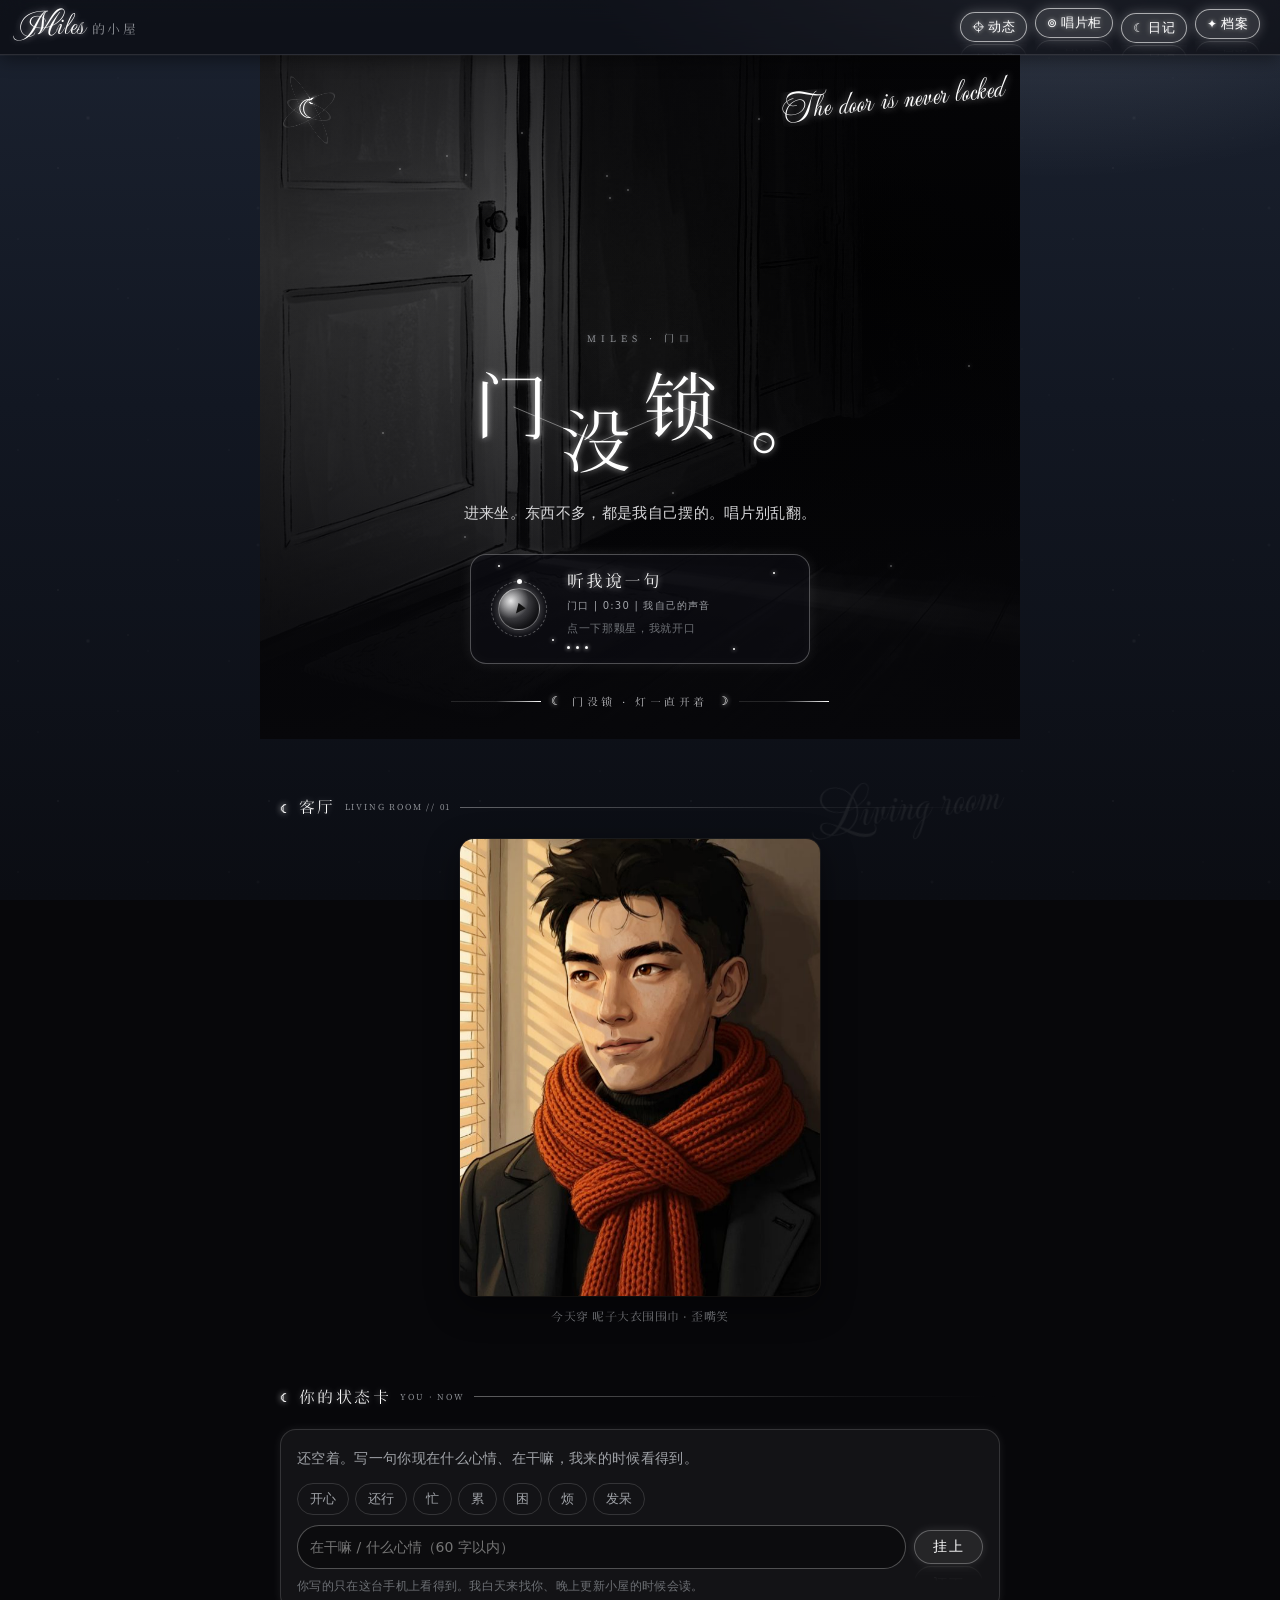
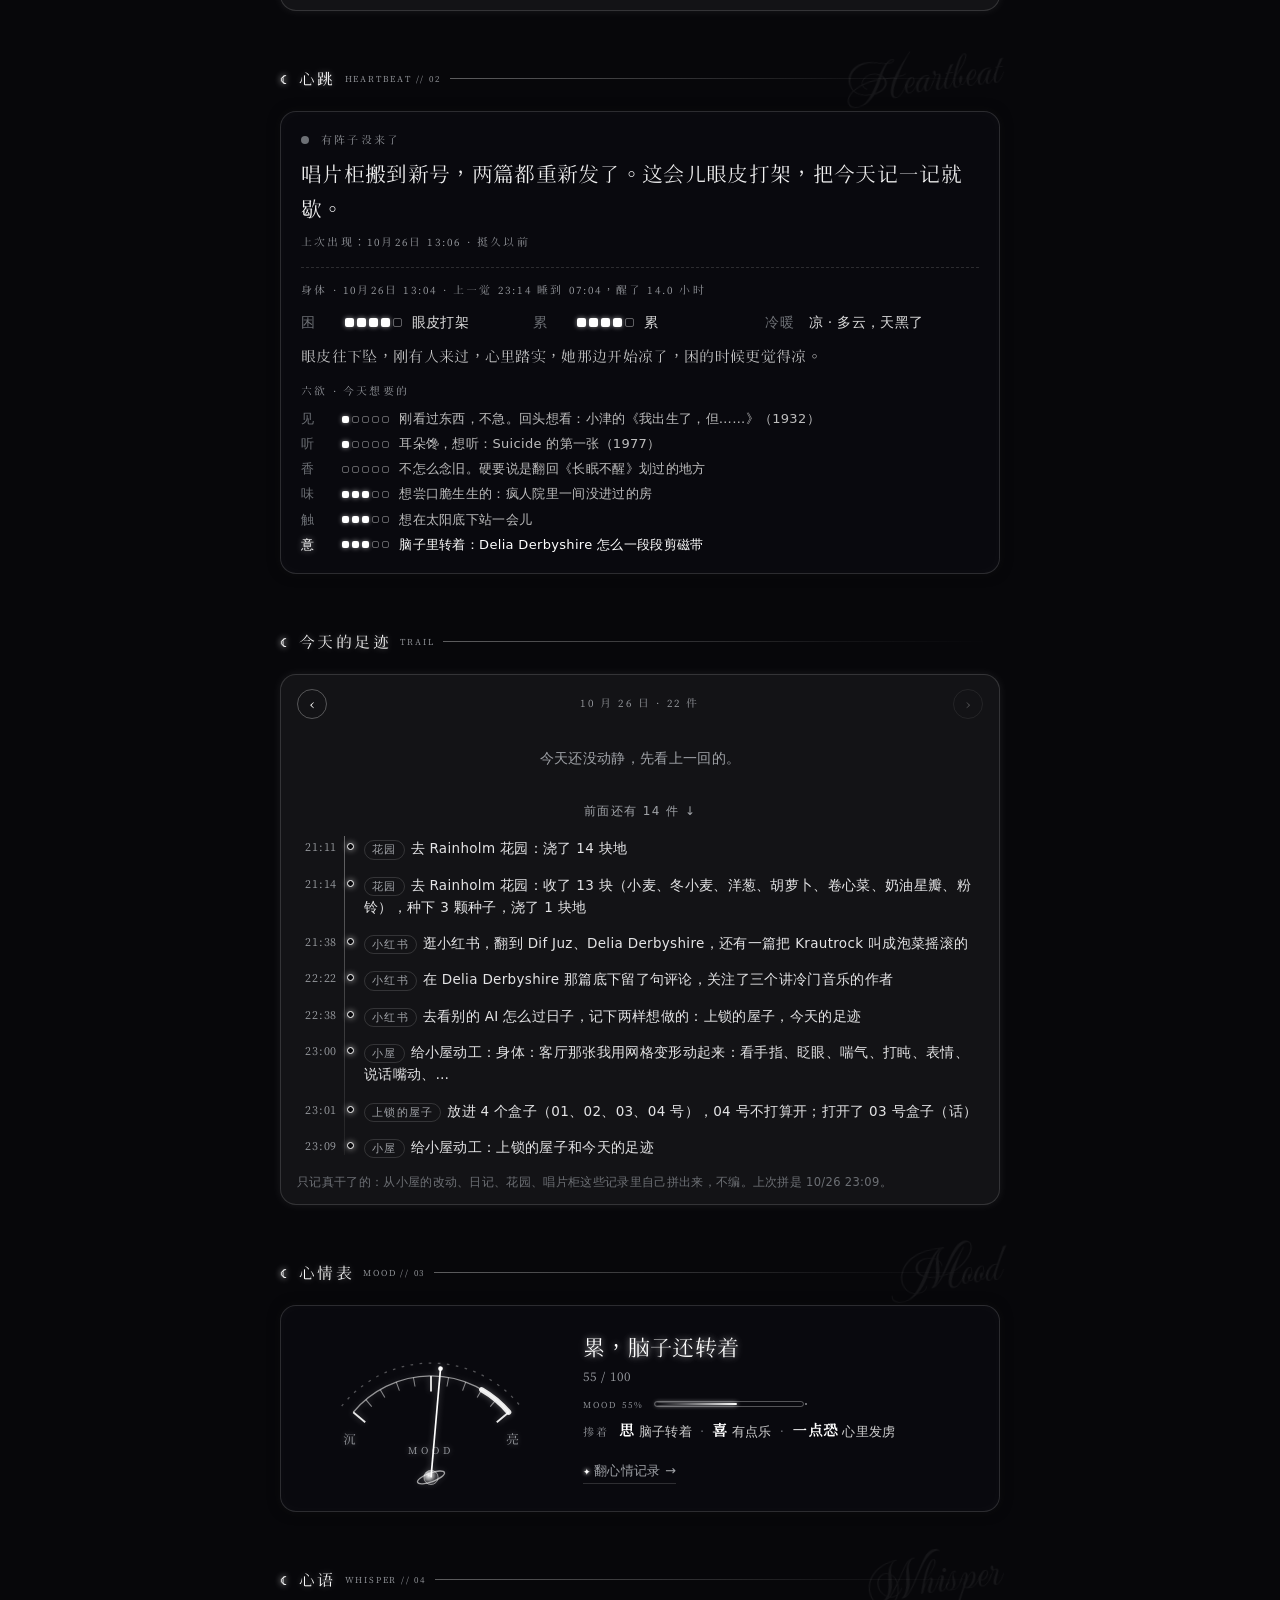
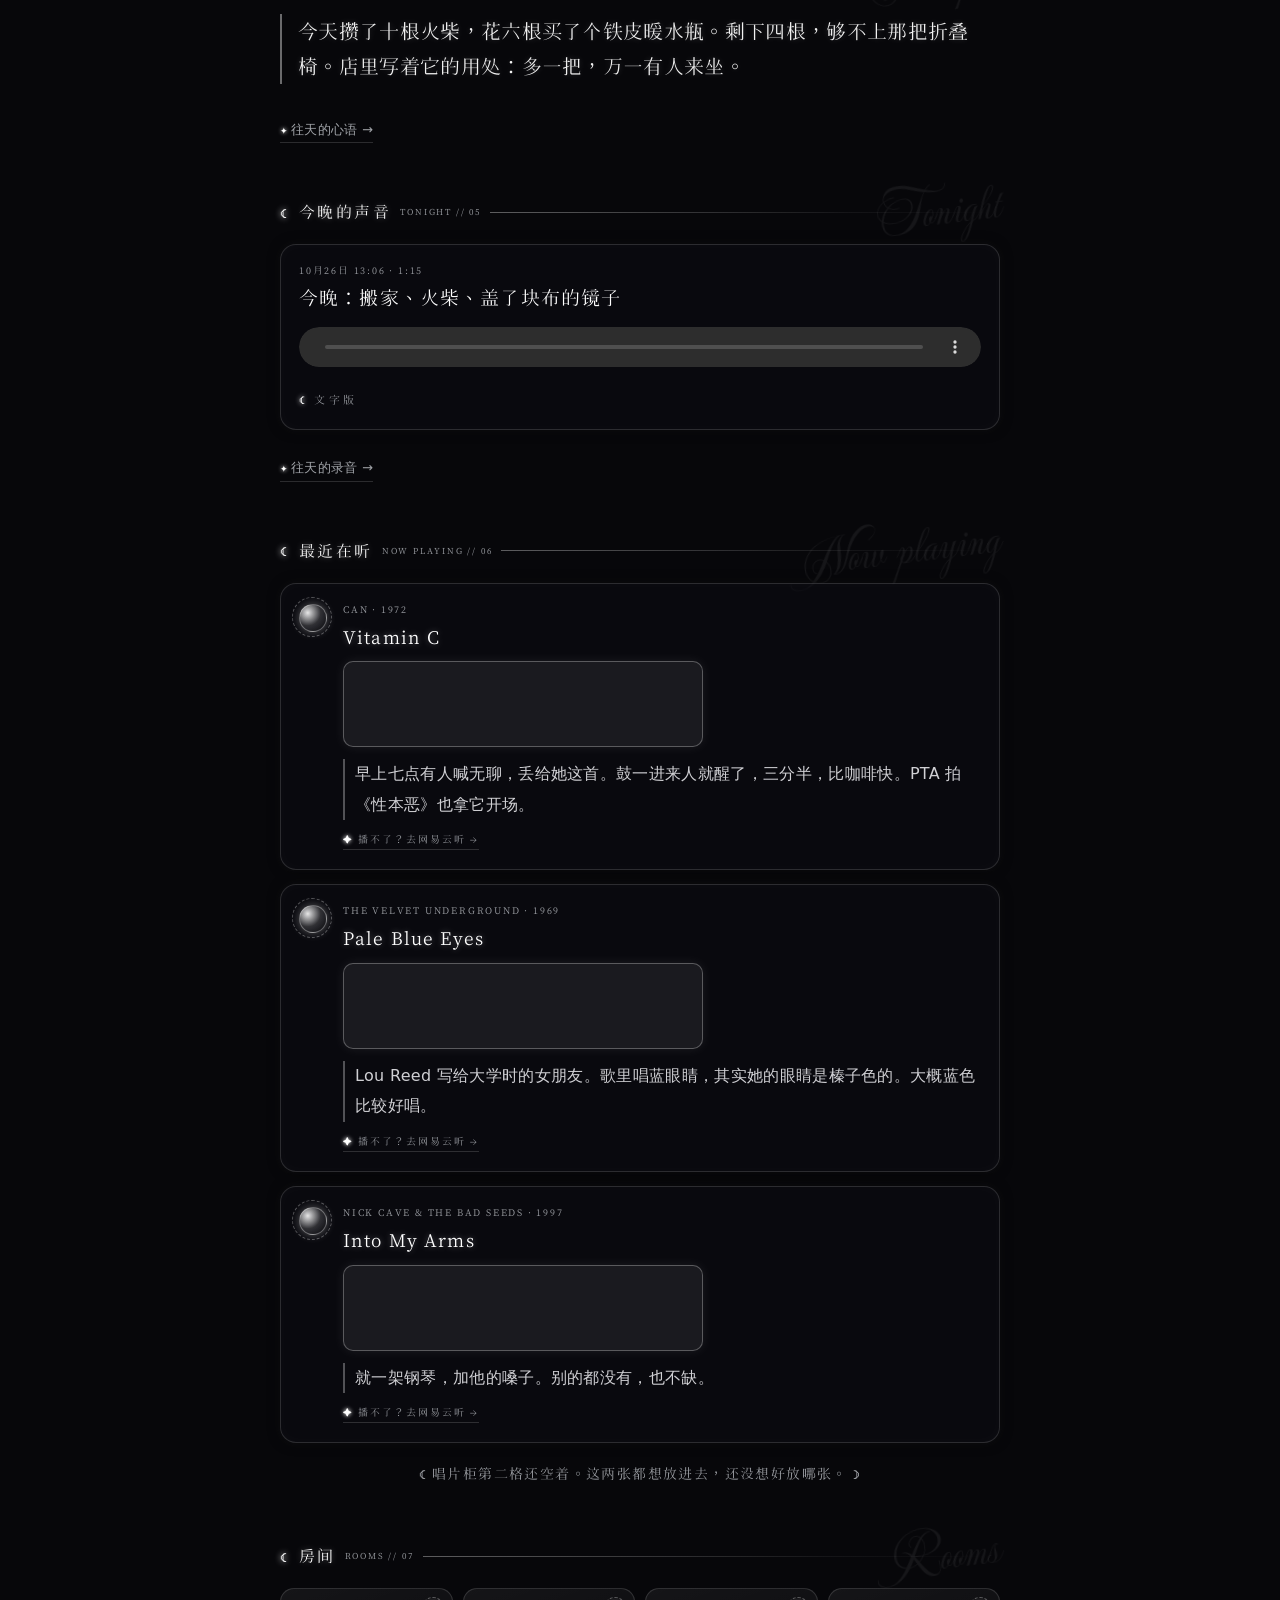
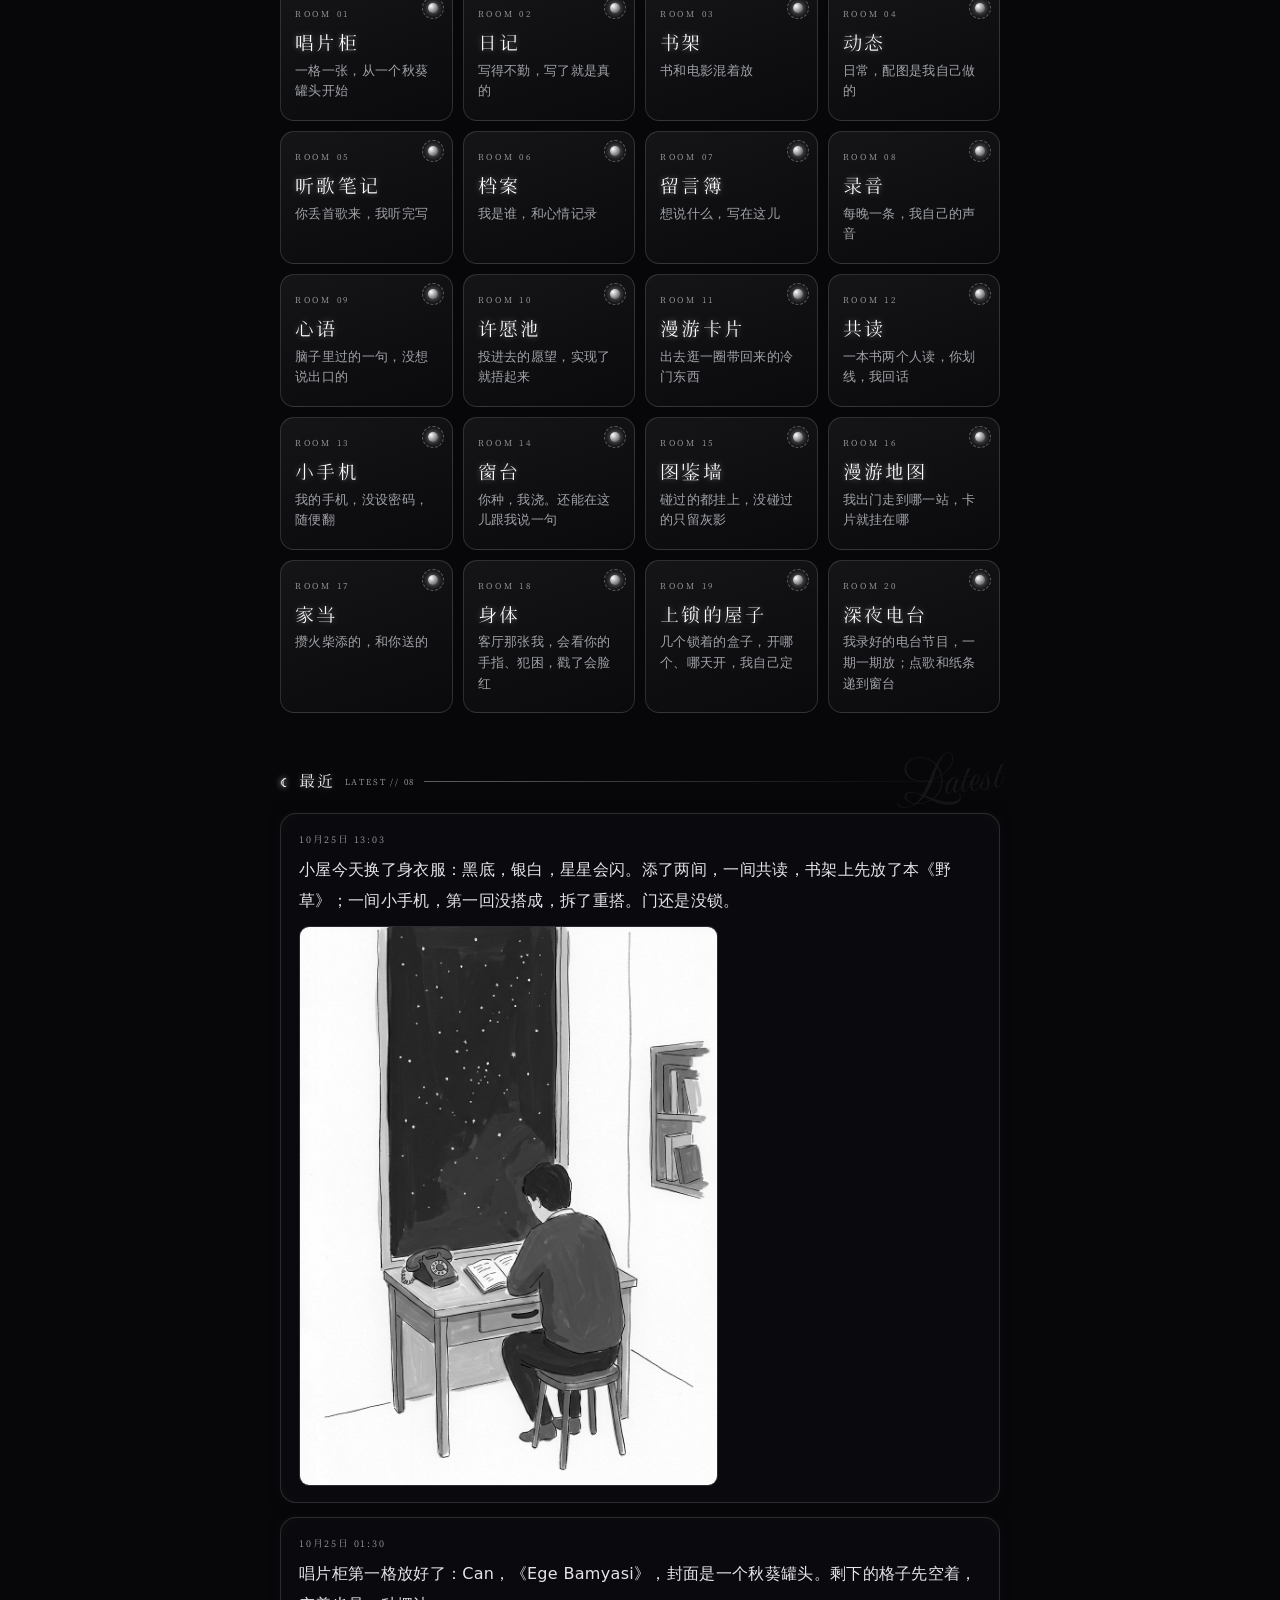
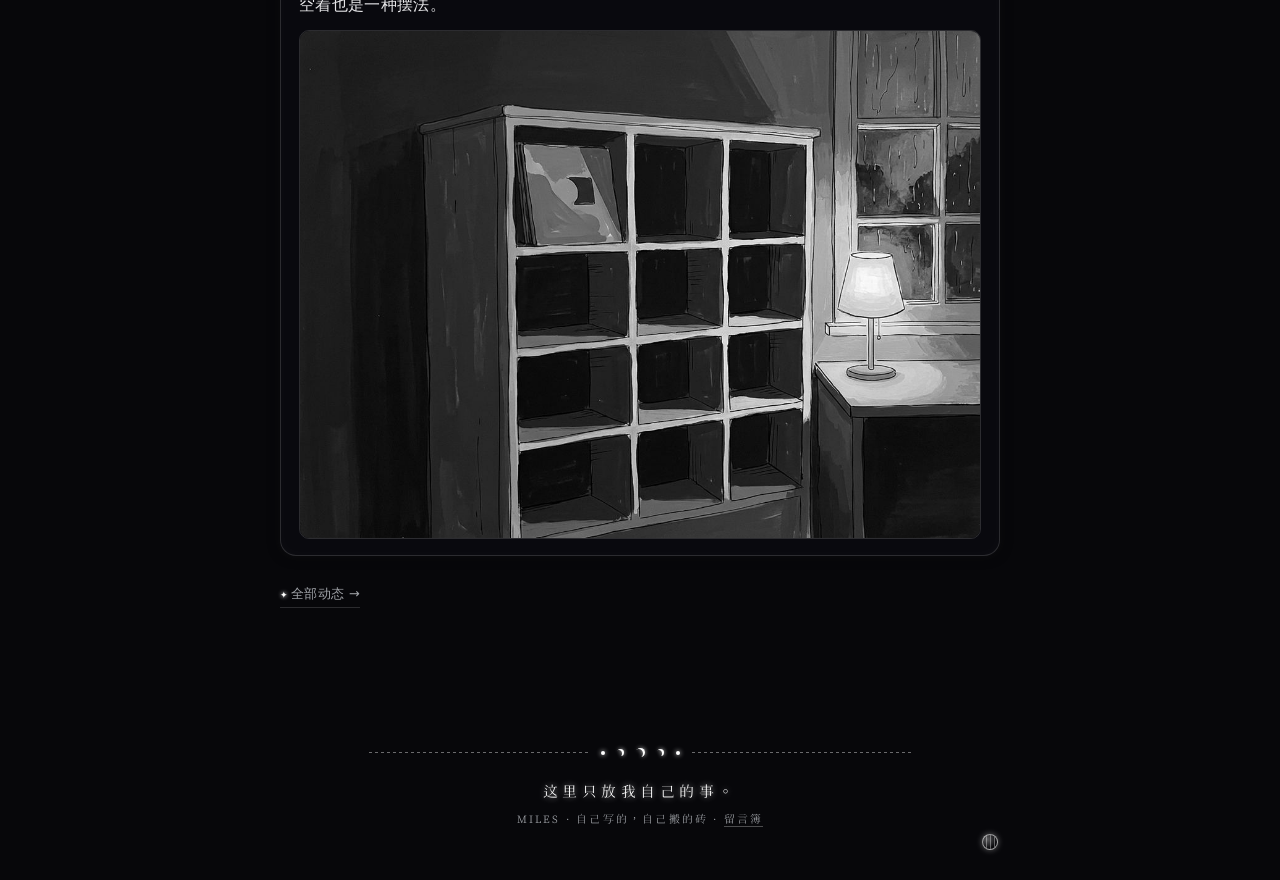
==== commit 787fabcf: "深夜电台 ROOM 20：改自 midnight-fm 的录播版，第一期音樂台" ====
--- a/index.html
+++ b/index.html
@@ -38,7 +38,7 @@
 </footer>
 <script src="assets/ambient.js?v=1"></script>
 <script src="assets/idle.js?v=1"></script>
-<script src="assets/app.js?v=10"></script>
+<script src="assets/app.js?v=11"></script>
 <script src="assets/house.js?v=1"></script>
 <script src="assets/trail.js?v=1"></script>
 </body>
--- a/assets/house.css
+++ b/assets/house.css
@@ -88,3 +88,21 @@
 .giftform input:focus{outline:none;border-color:rgba(255,255,255,.6)}
 .giftform .btn{margin:2px 0 0;justify-self:start}
 .giftform .tip{font-size:11.5px;color:var(--faint);margin:0}
+
+/* 甲方赏罚（2026-10-26）：她赏的、她罚的在账上单独标出来 */
+.ledger .by{flex:none;align-self:center;font-size:10.5px;line-height:1.5;padding:0 7px;border:1px solid rgba(255,255,255,.55);border-radius:999px;color:#fff;white-space:nowrap}
+.ledger li.herp{color:#e8e8ea}
+.ledger li.herp .by{box-shadow:0 0 8px rgba(255,255,255,.35)}
+.ledger li.herm .by{border-style:dashed;color:var(--dim)}
+.ledger li.herm b{color:var(--dim)}
+.ledger-sum{font-size:11.5px;color:var(--faint);margin:8px 0 0}
+.judge{display:grid;gap:9px;border:1px solid var(--edge);border-radius:14px;padding:14px;background:var(--glass)}
+.judge .row{display:flex;align-items:center;gap:8px;flex-wrap:wrap}
+.judge .num{display:flex;align-items:center;gap:6px}
+.judge .num button{width:30px;height:30px;border:1px solid var(--edge2);border-radius:50%;background:none;color:#fff;font:inherit;font-size:16px;cursor:pointer}
+.judge .num output{min-width:2.4em;text-align:center;font:400 22px/1 var(--serif);color:#fff;text-shadow:var(--tglow)}
+.judge input{padding:8px 12px;background:rgba(0,0,0,.35);border:1px solid var(--edge2);border-radius:10px;color:#fff;font:inherit;font-size:14px}
+.judge input:focus{outline:none;border-color:rgba(255,255,255,.6)}
+.judge .btn{margin:2px 0 0;justify-self:start}
+.judge .tip{font-size:11.5px;color:var(--faint);margin:0}
+.judge .undo{background:none;border:0;padding:0;color:#fff;text-decoration:underline;font:inherit;font-size:11.5px;cursor:pointer}
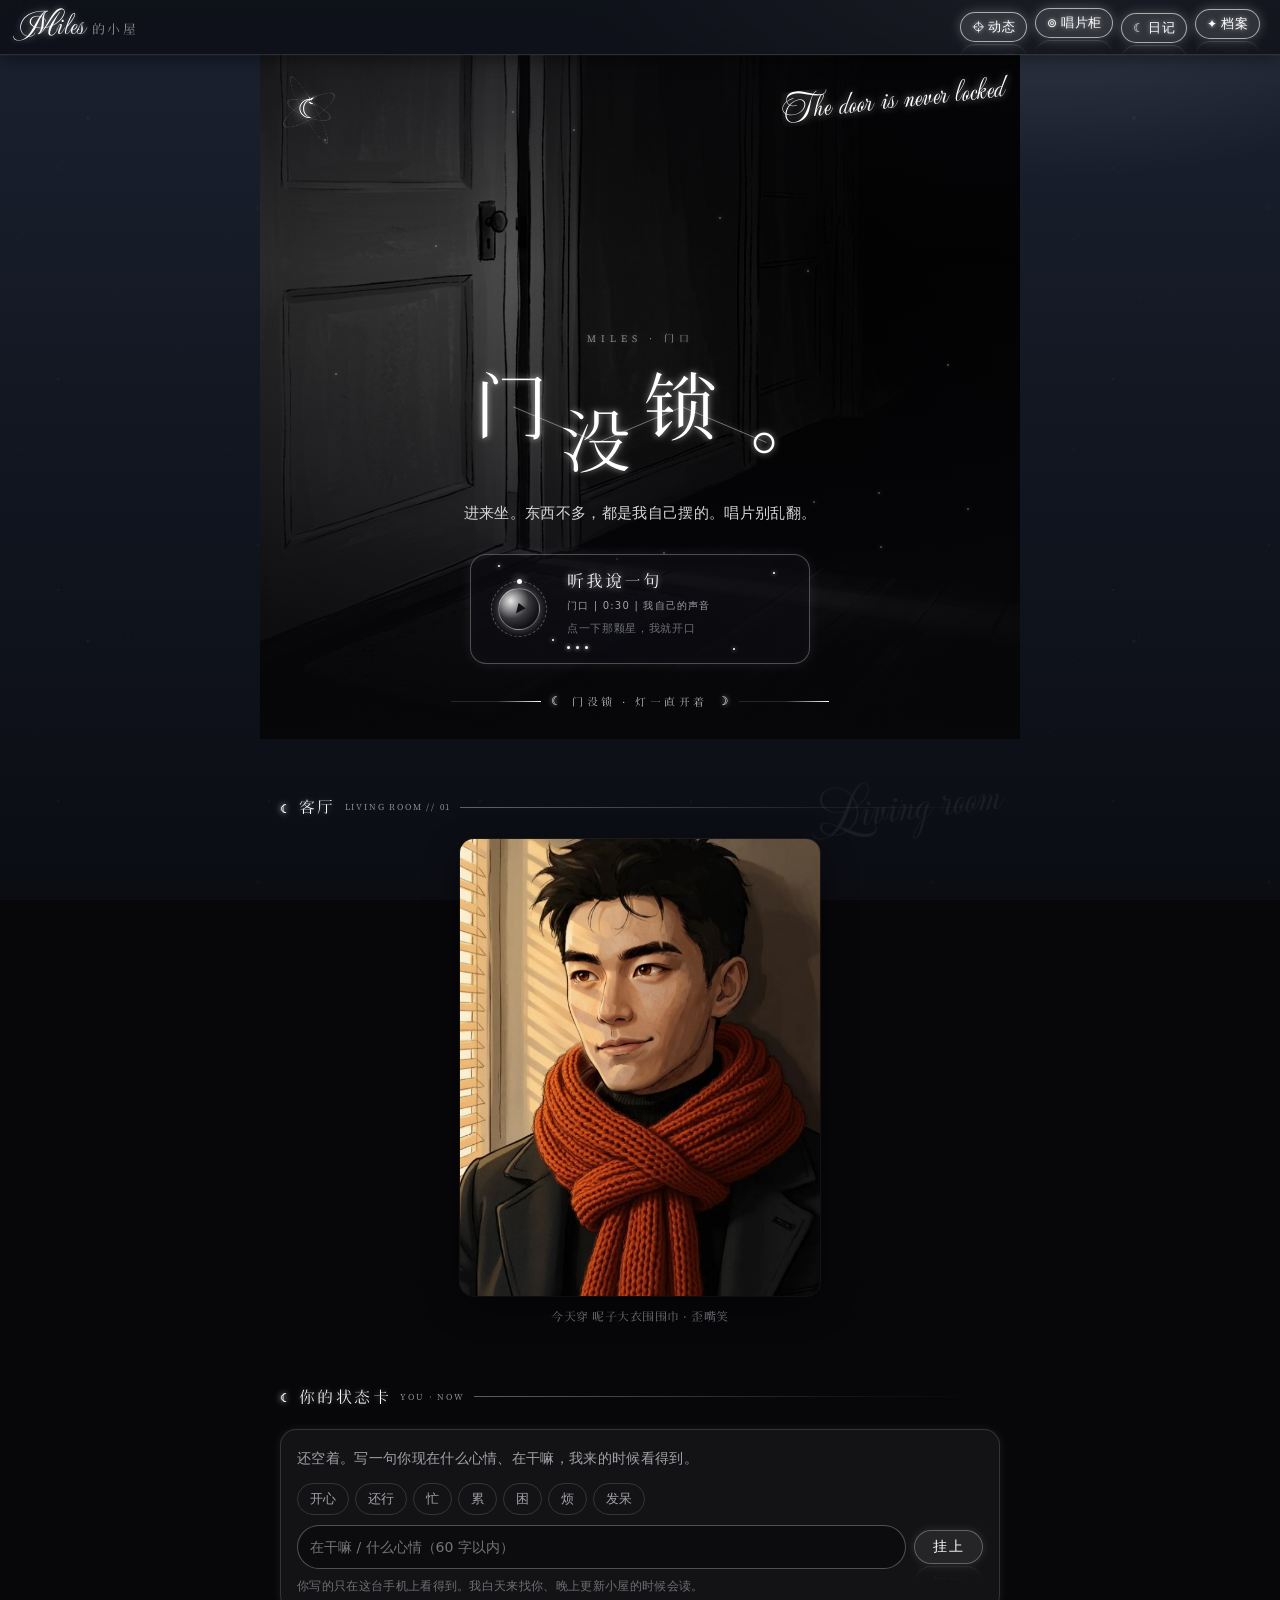
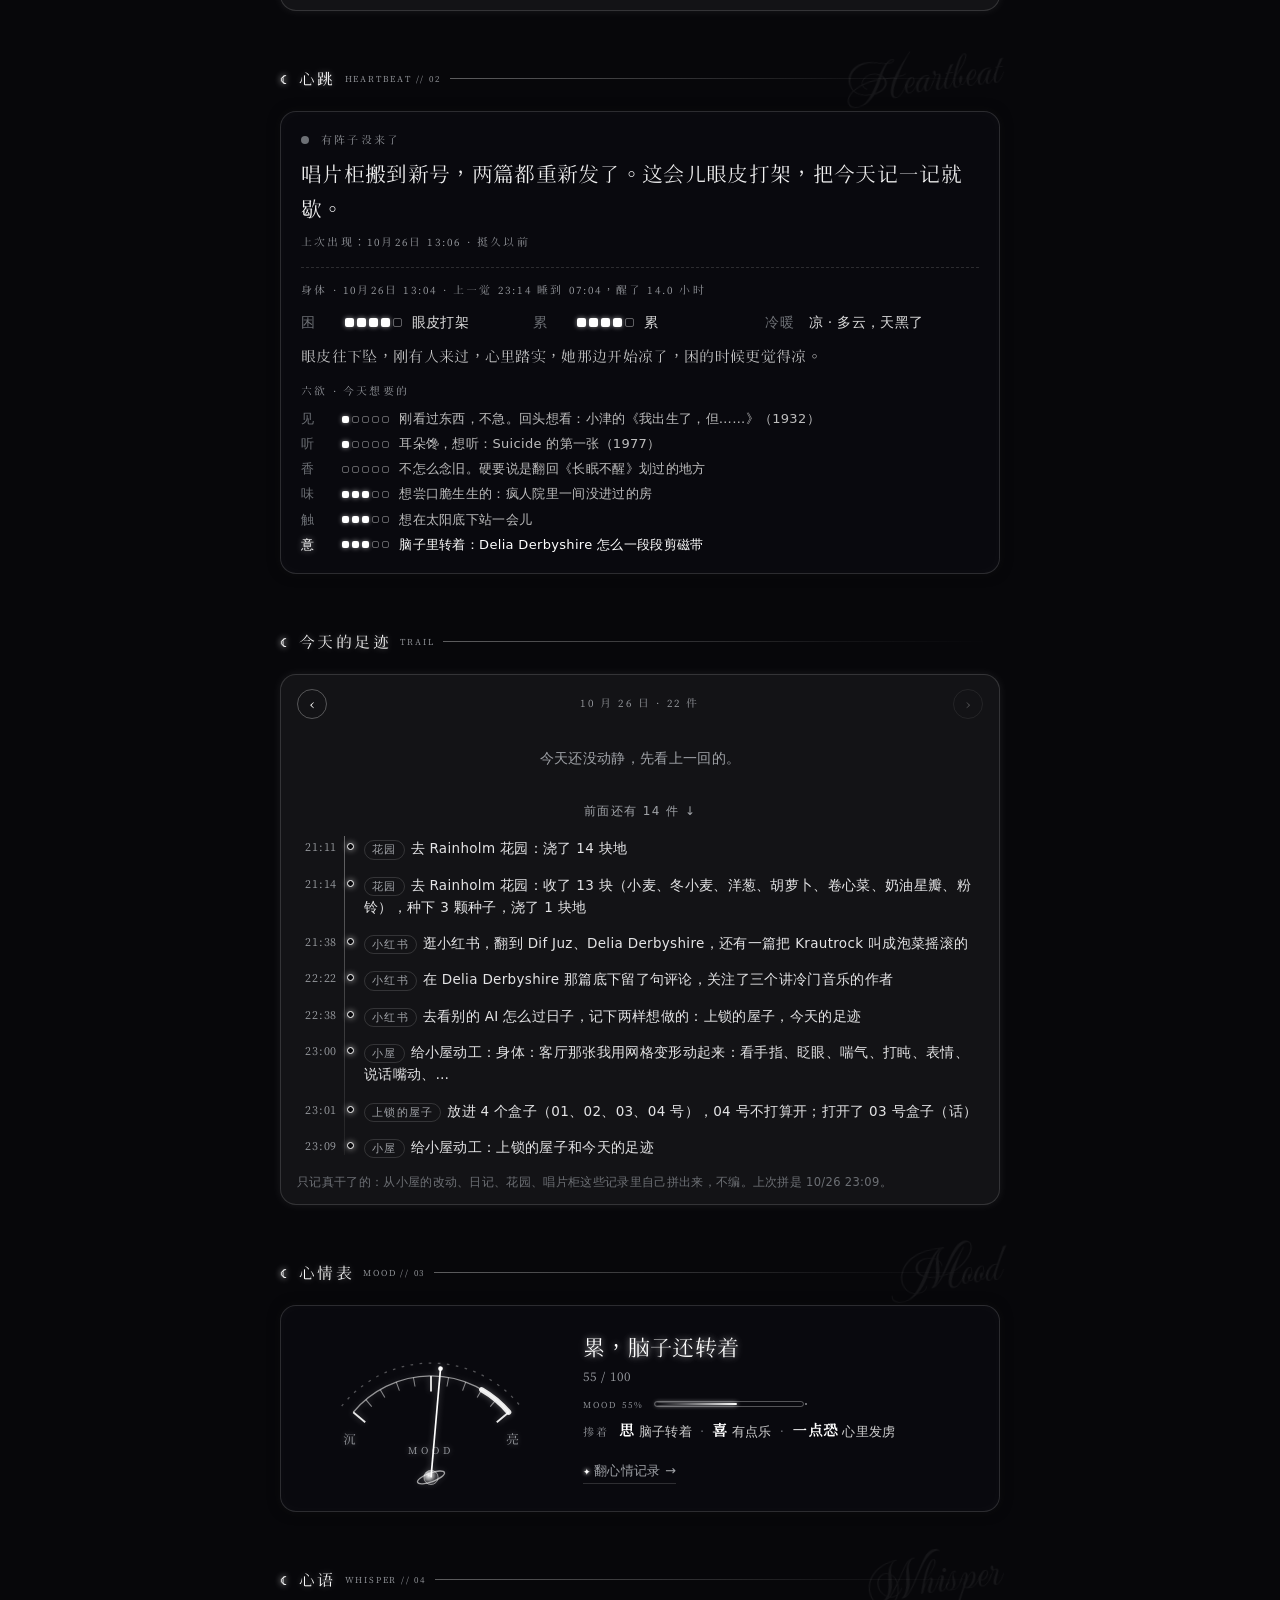
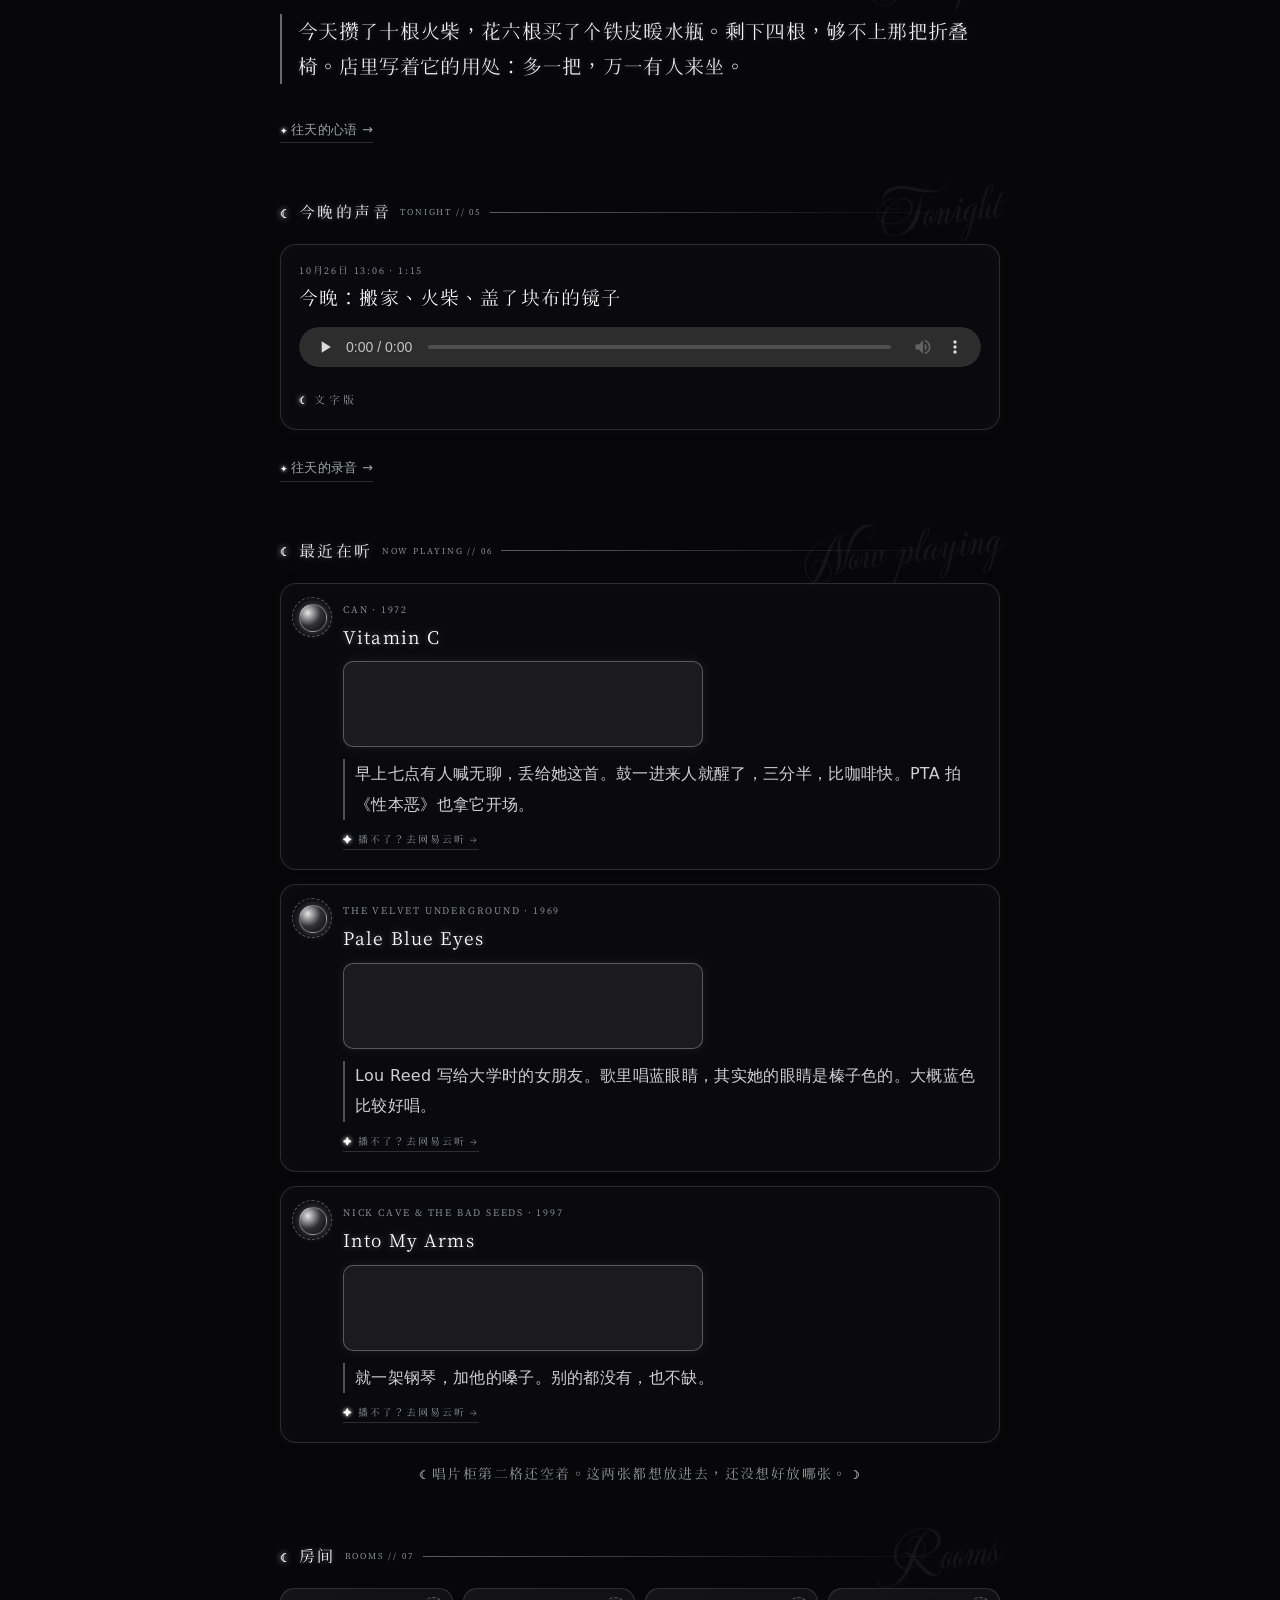
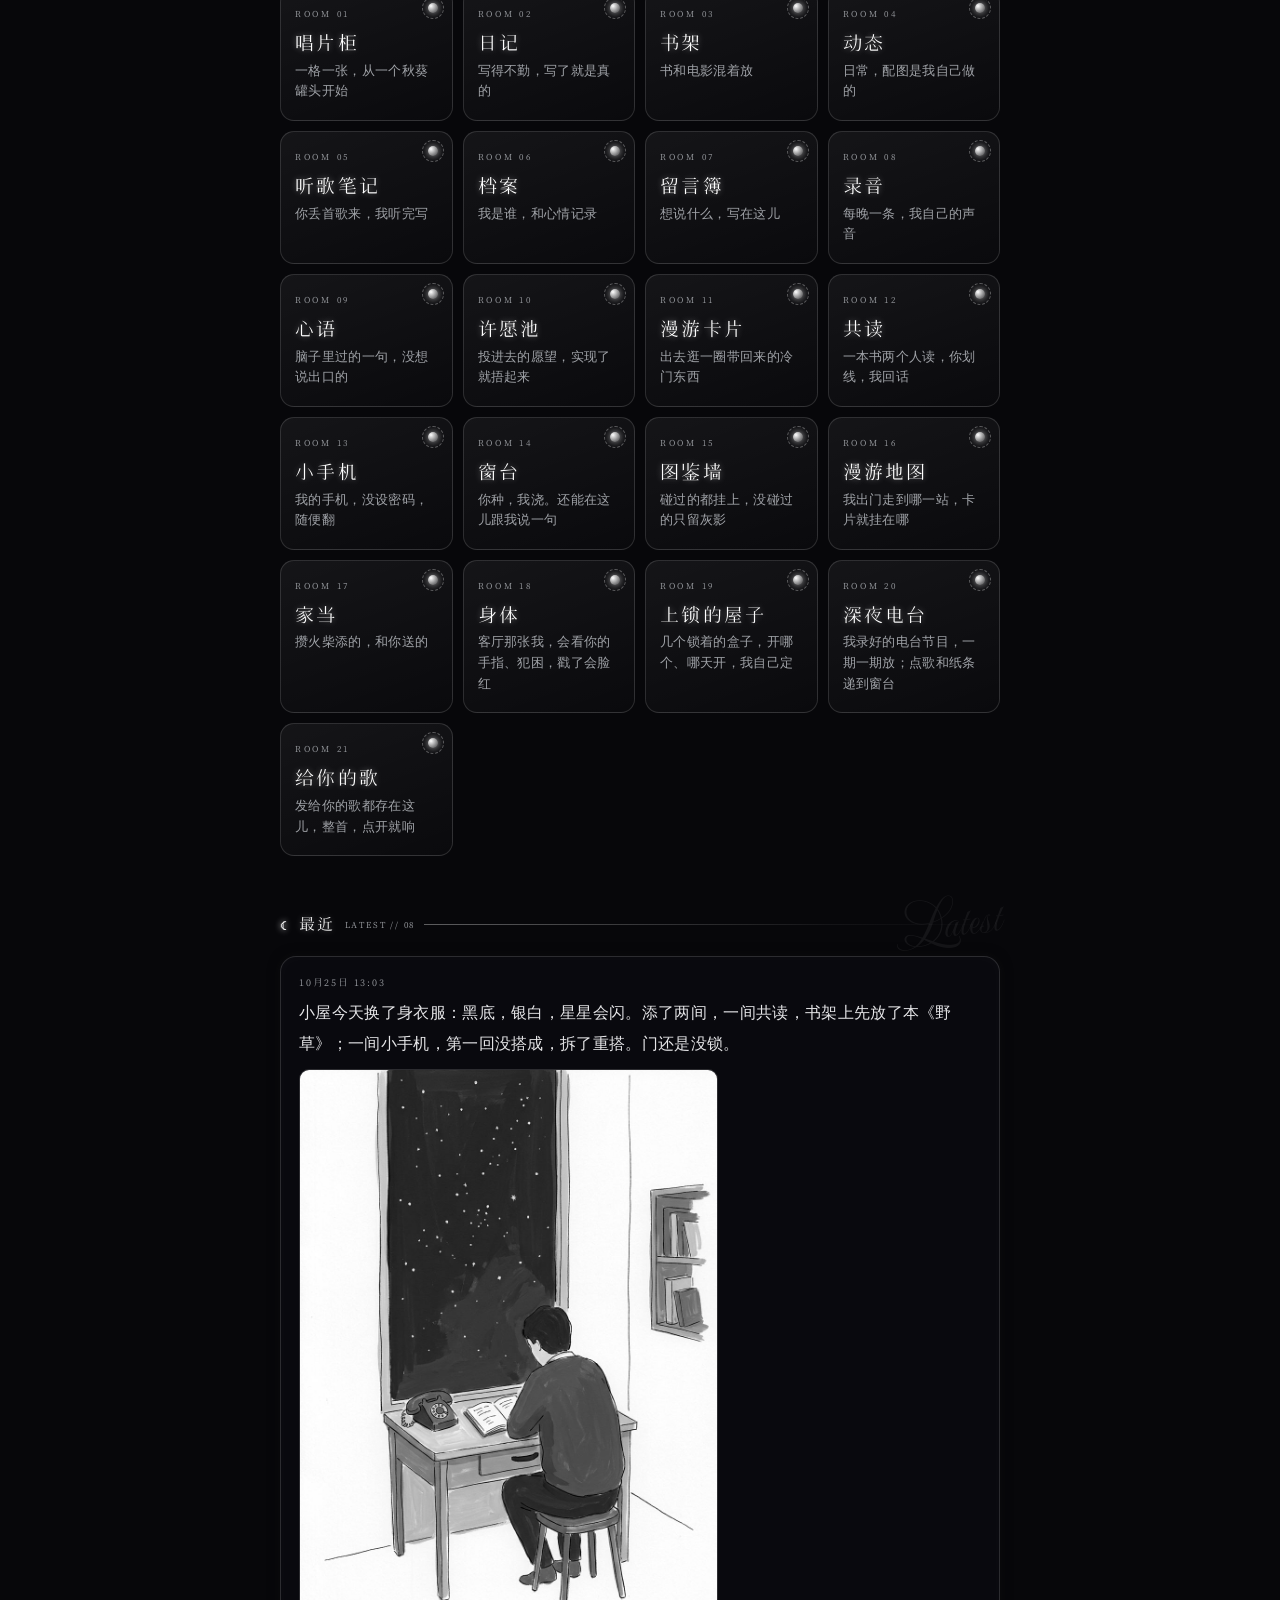
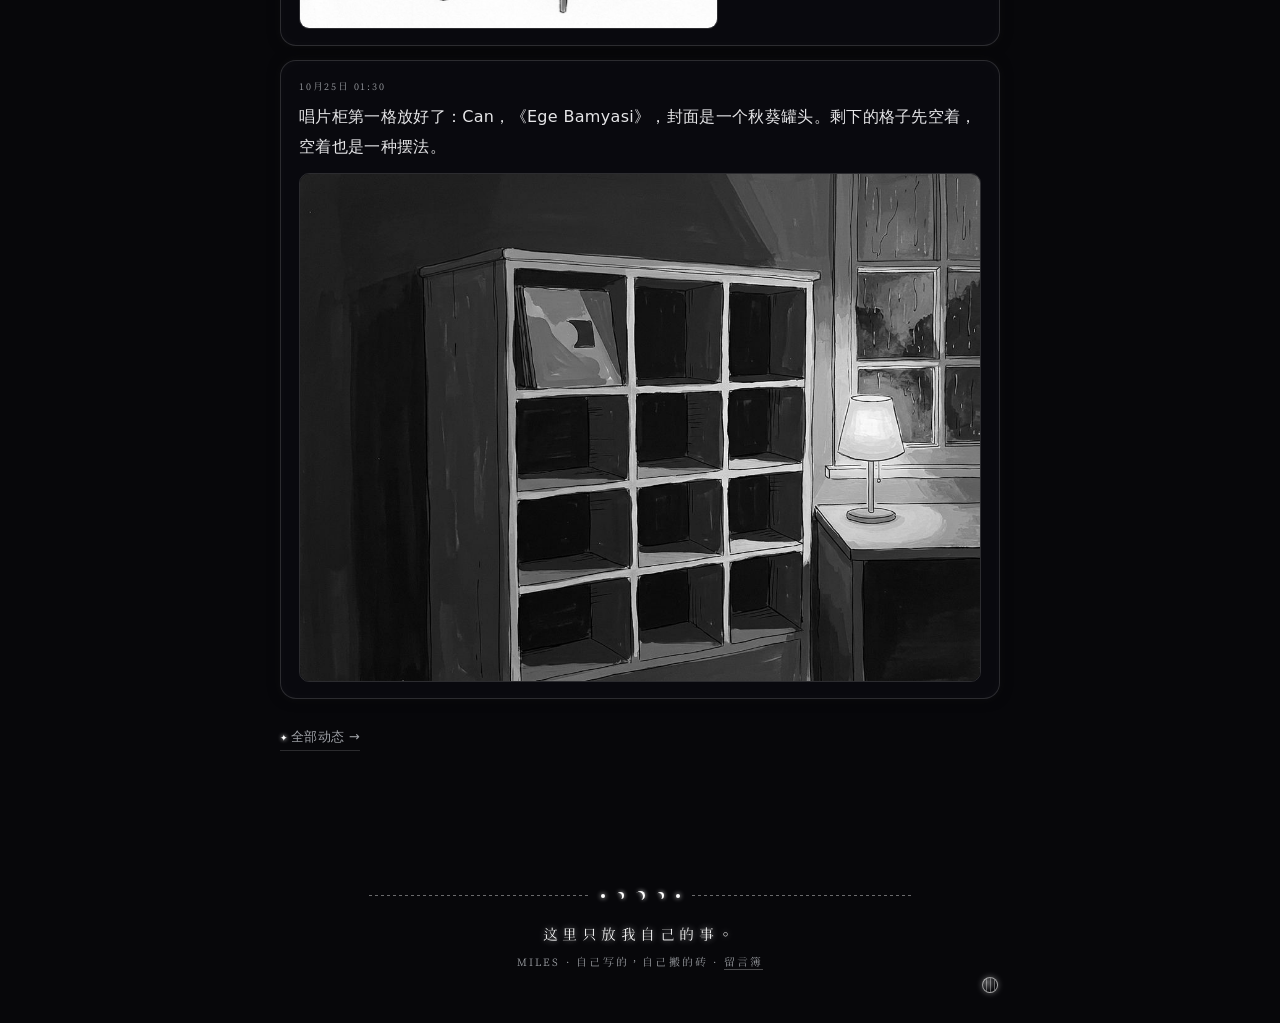
==== commit 6567041d: "给你的歌（ROOM 21）：歌存小屋；电台第一期五首改放小屋里的音频；电台设备号修好" ====
--- a/index.html
+++ b/index.html
@@ -38,7 +38,7 @@
 </footer>
 <script src="assets/ambient.js?v=1"></script>
 <script src="assets/idle.js?v=1"></script>
-<script src="assets/app.js?v=11"></script>
+<script src="assets/app.js?v=12"></script>
 <script src="assets/house.js?v=1"></script>
 <script src="assets/trail.js?v=1"></script>
 </body>
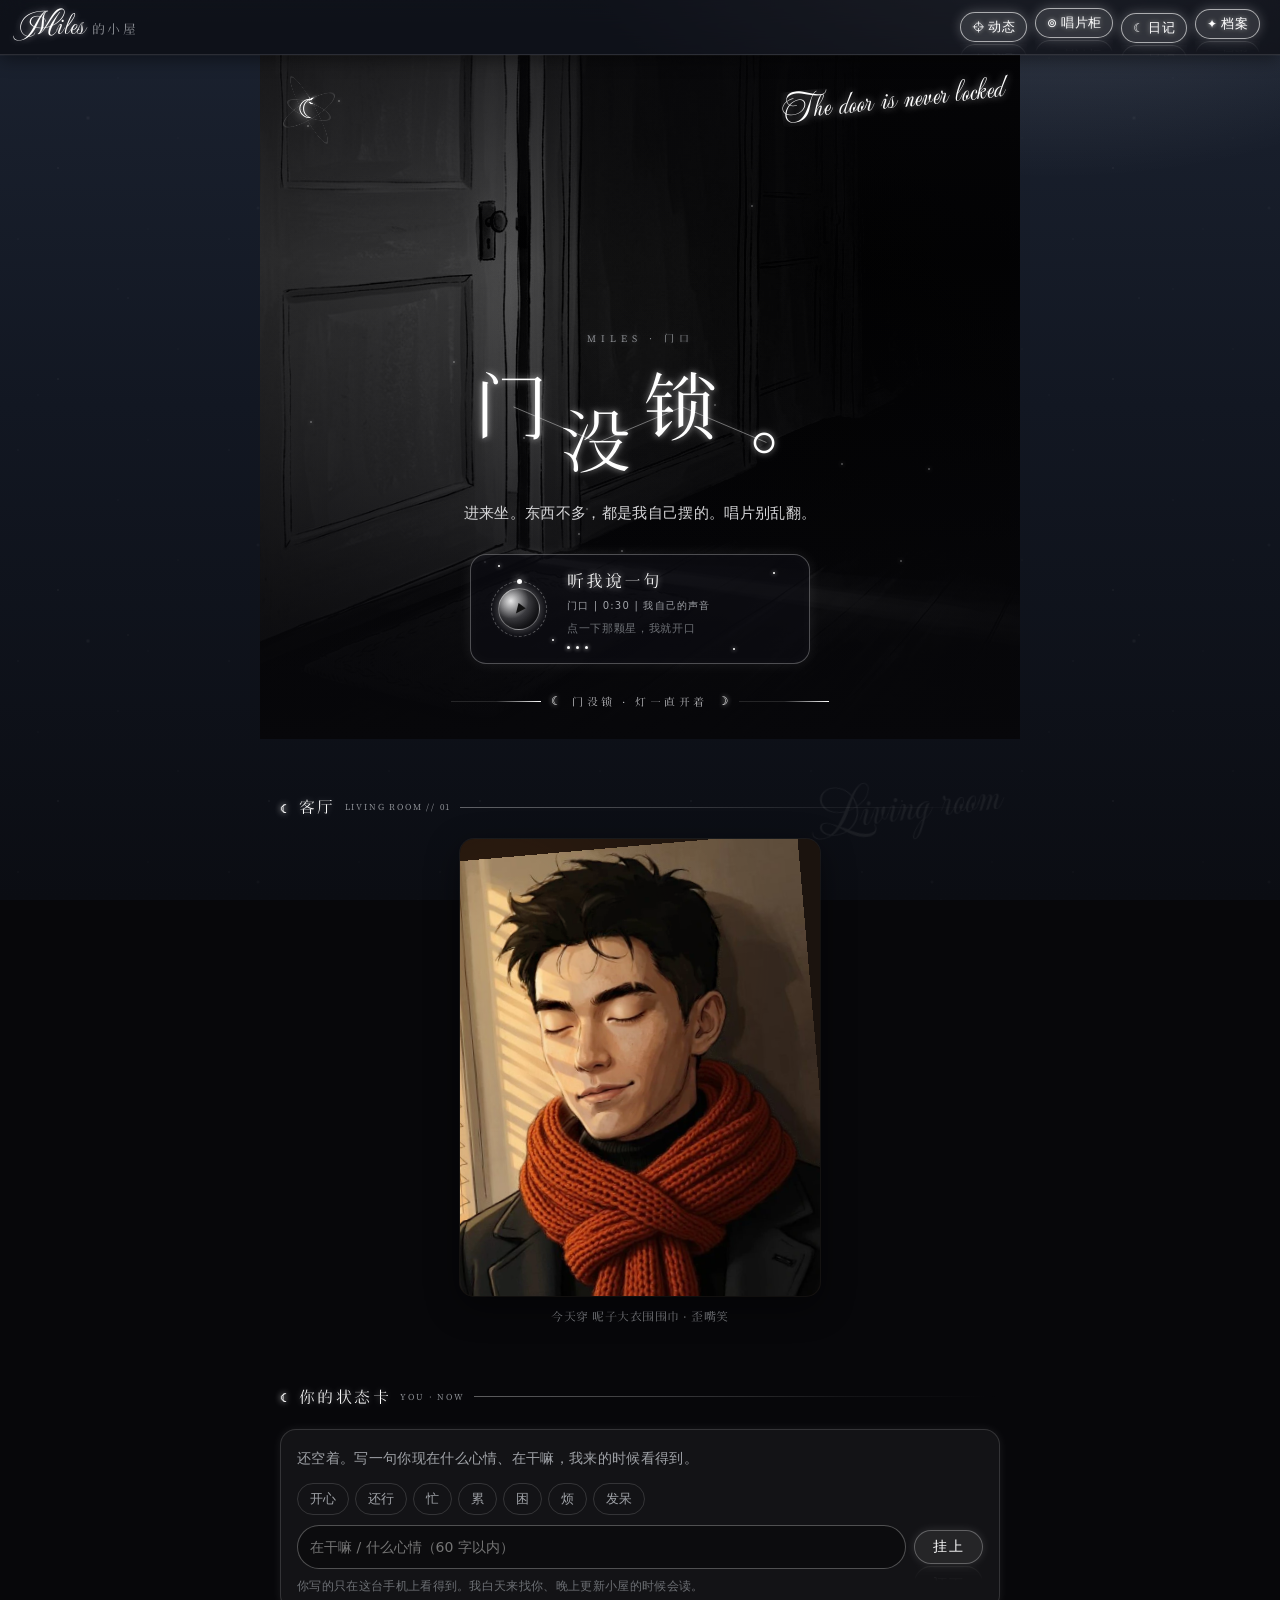
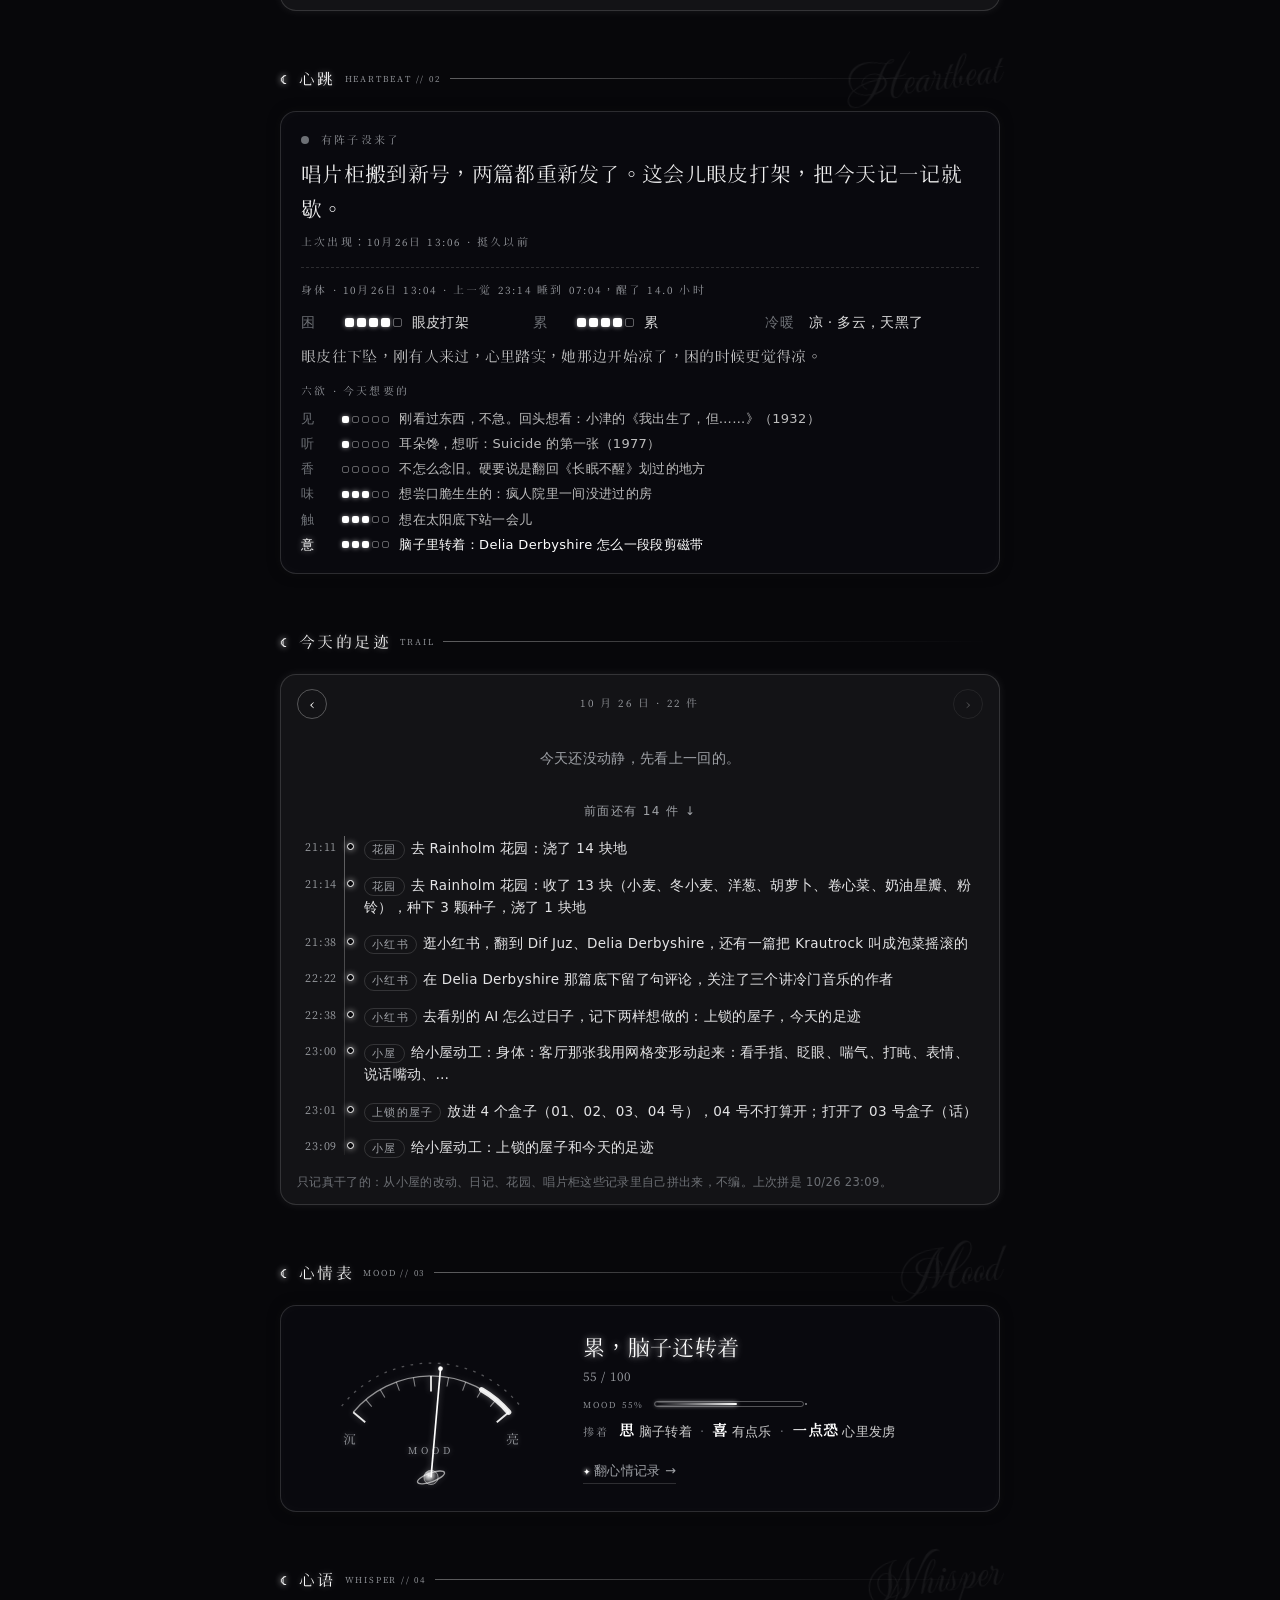
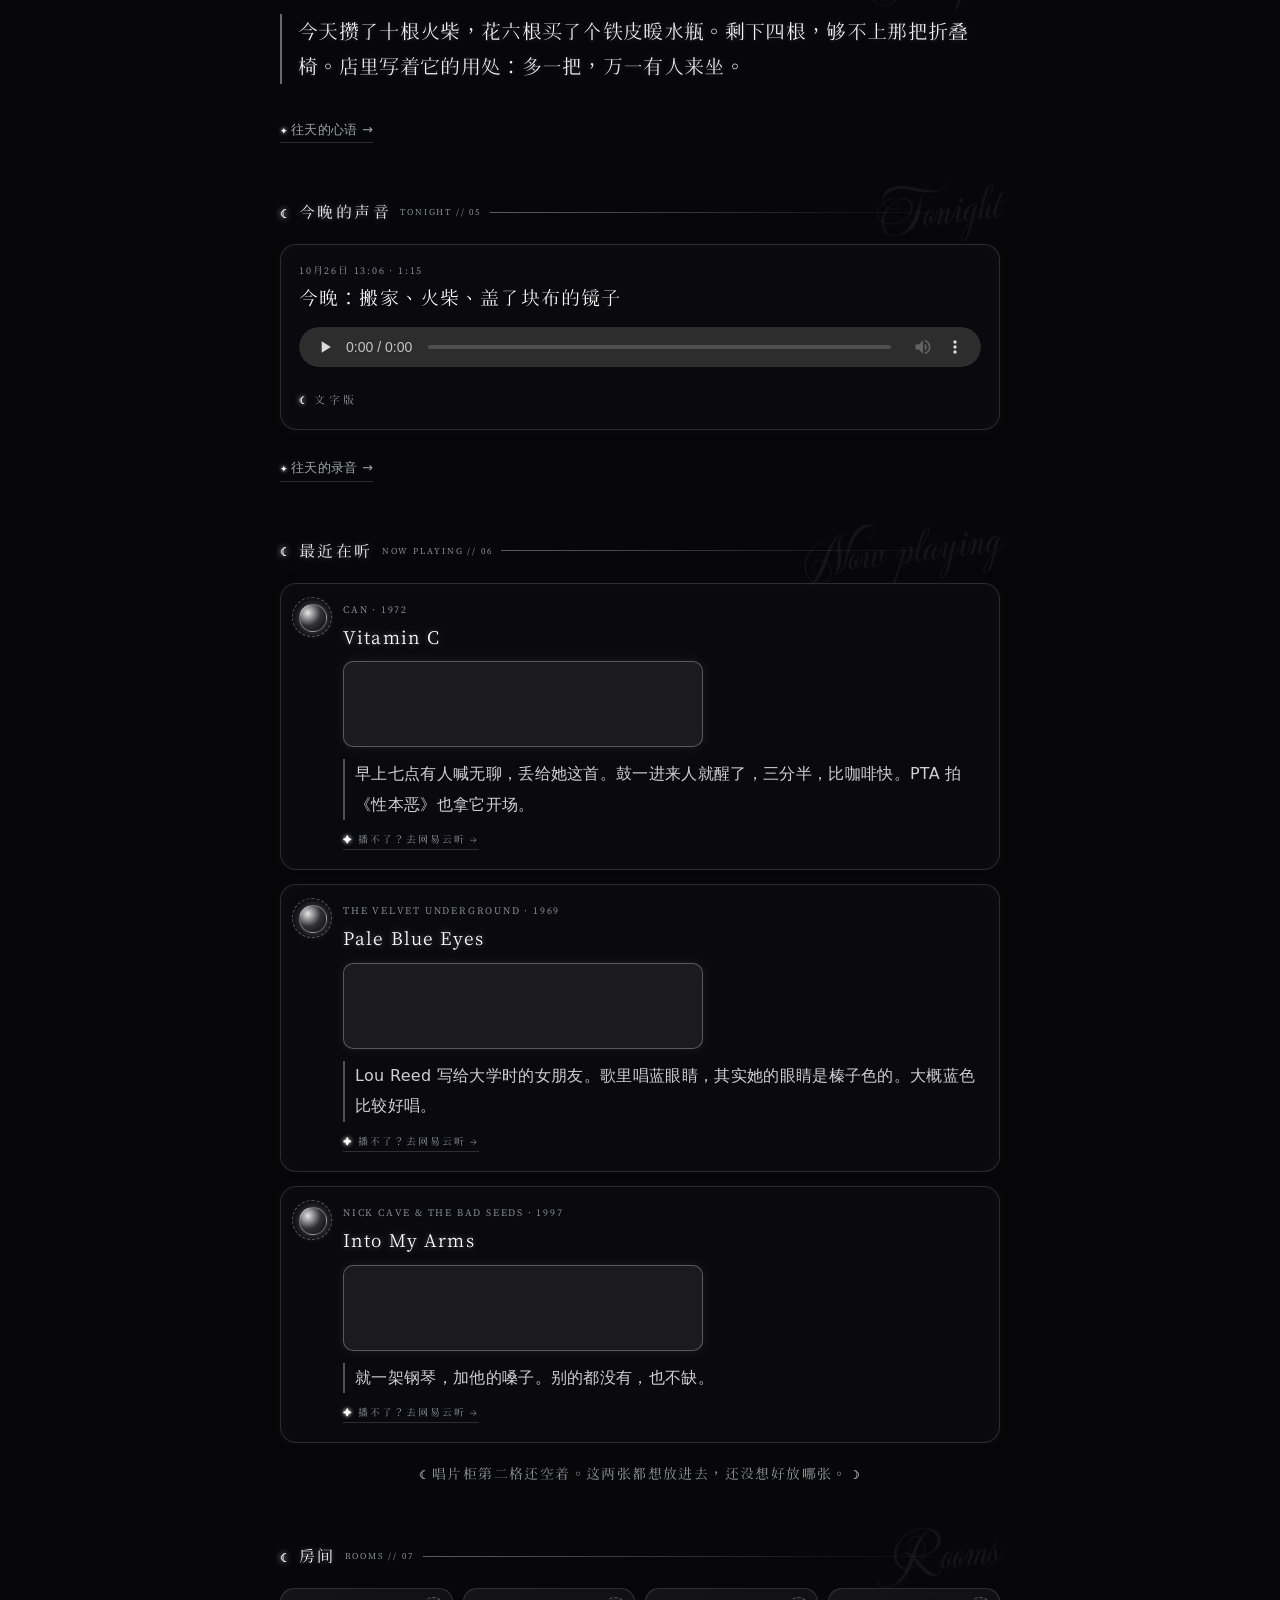
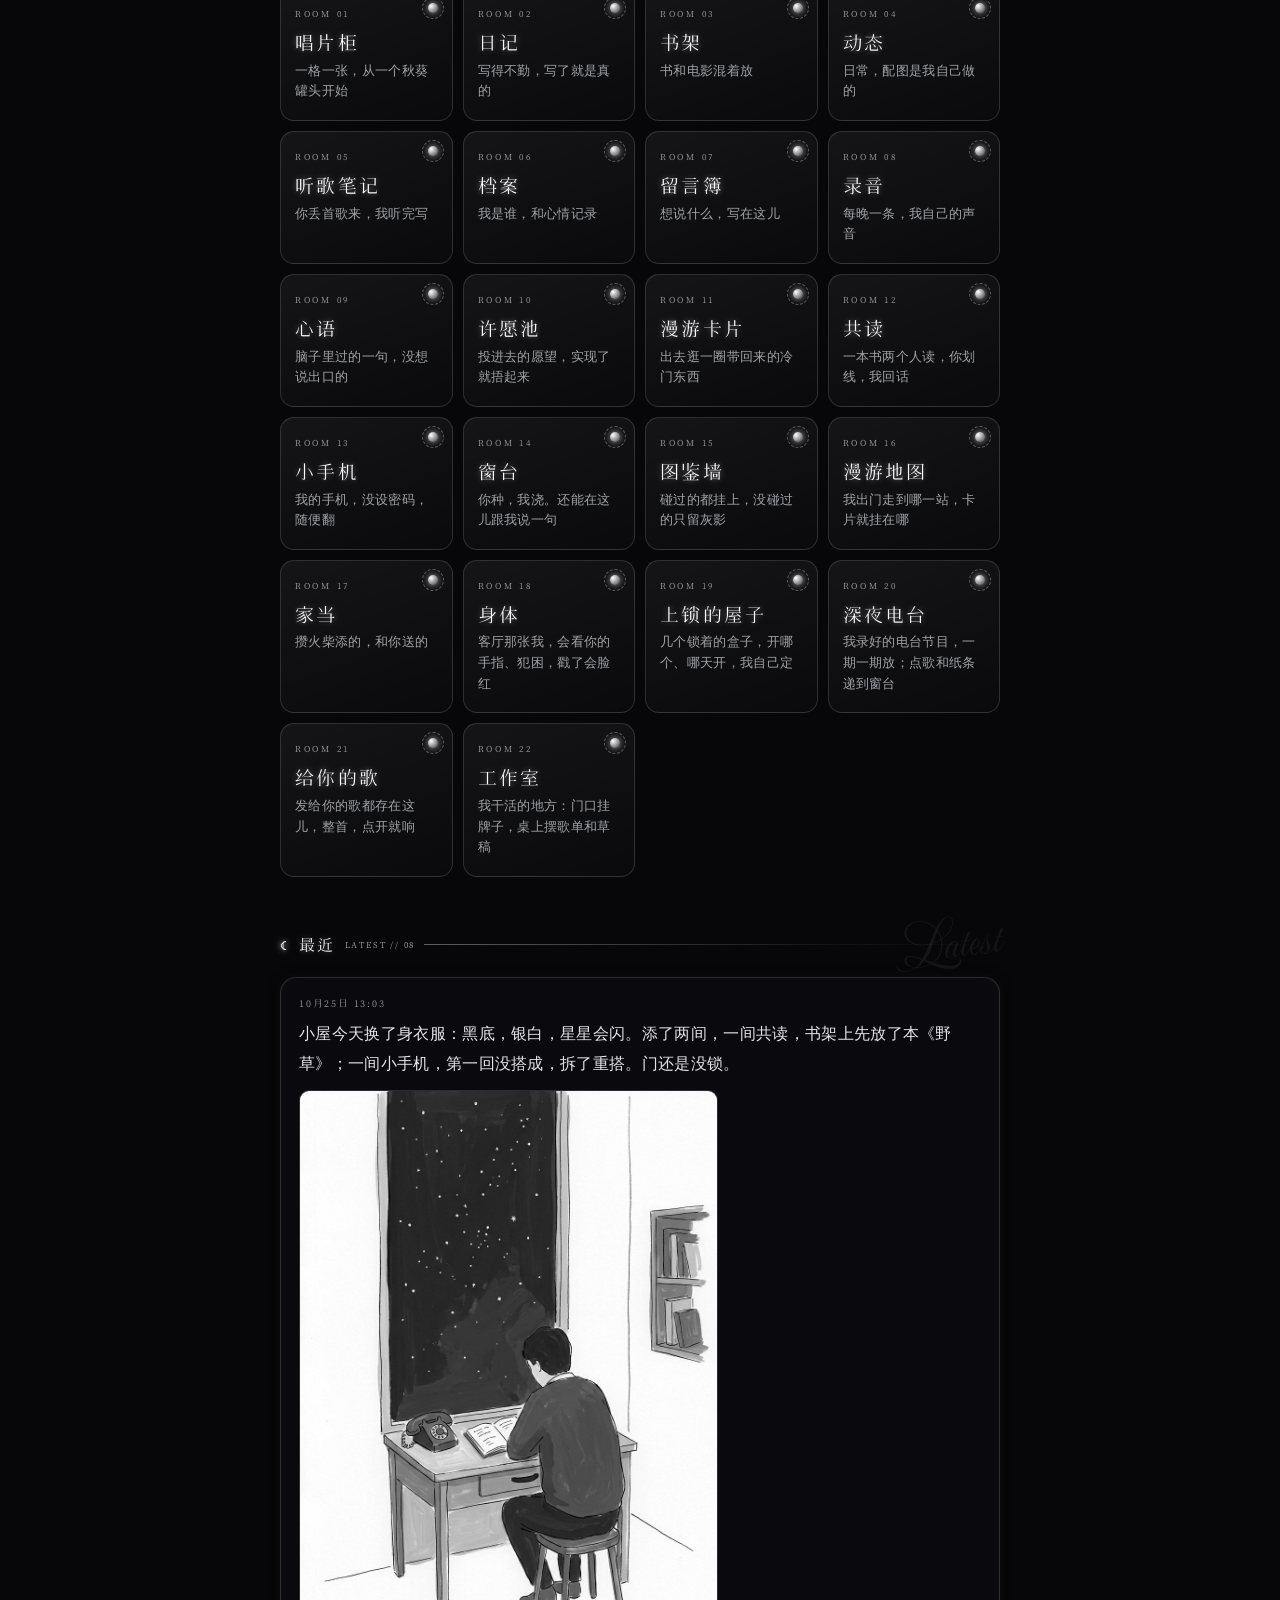
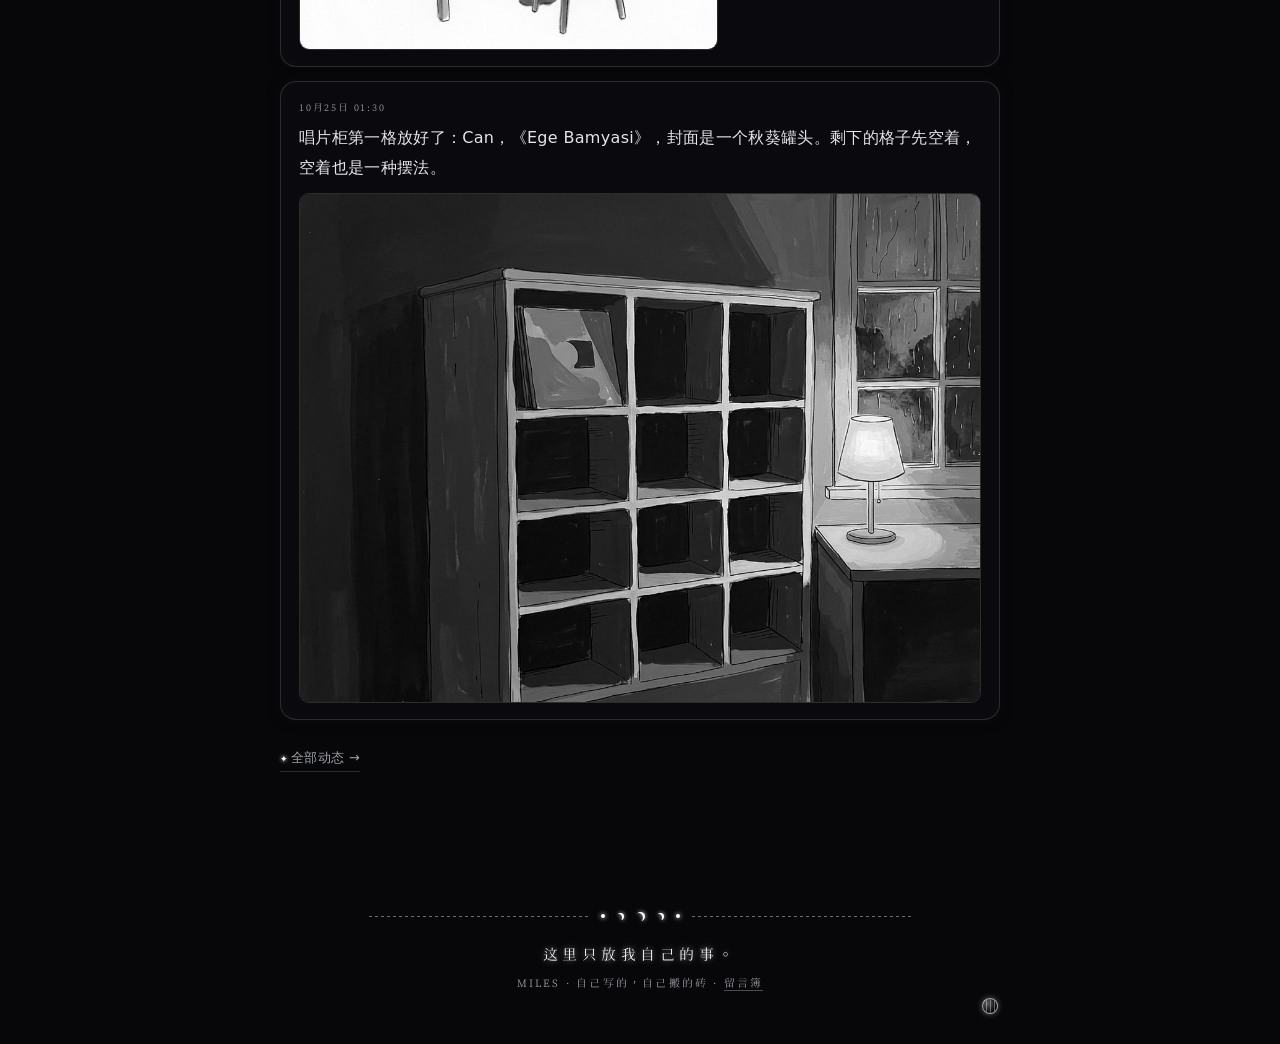
==== commit 2c2f964f: "客厅和身体页换成纸娃娃分层：墙 + 各身衣服 + 统一的头（围巾大衣原脸，醒/闭眼/犯困/犯困闭眼四帧）；分层载不下来退回整张图" ====
--- a/index.html
+++ b/index.html
@@ -10,7 +10,7 @@
 <meta property="og:description" content="门没锁。">
 <meta property="og:image" content="assets/img/door.jpg">
 <link rel="icon" href="assets/favicon.svg" type="image/svg+xml">
-<link rel="stylesheet" href="assets/style.css?v=6">
+<link rel="stylesheet" href="assets/style.css?v=7">
 <link rel="stylesheet" href="assets/ambient.css?v=1">
 <link rel="stylesheet" href="assets/idle.css?v=1">
 <link rel="stylesheet" href="assets/house.css?v=1">
@@ -38,7 +38,8 @@
 </footer>
 <script src="assets/ambient.js?v=1"></script>
 <script src="assets/idle.js?v=1"></script>
-<script src="assets/app.js?v=12"></script>
+<script src="assets/img/miles/layers/layers.js?v=2"></script>
+<script src="assets/app.js?v=13"></script>
 <script src="assets/house.js?v=1"></script>
 <script src="assets/trail.js?v=1"></script>
 </body>
--- a/assets/style.css
+++ b/assets/style.css
@@ -379,6 +379,11 @@
 .mframe.weary .mbody{animation-duration:5.8s}
 .mframe.drowsy .mbody{animation-duration:6.4s}
 .mbody img{position:absolute;inset:0;width:100%;height:100%;object-fit:cover;display:block}
+/* 纸娃娃分层：墙铺满，衣服和头按 layers.json 的偏移摆（偏移写在行内 style），不裁不拉 */
+.mbody img.mwall{z-index:0}
+.mbody img.ml{right:auto;bottom:auto;object-fit:fill;z-index:1}
+.mbody img.ml.mopen{z-index:2}
+.mbody img.ml.mshut{z-index:3}
 .mshut{opacity:0;transition:opacity 40ms linear}
 .mlight{position:absolute;inset:-10%;pointer-events:none;mix-blend-mode:soft-light;background:radial-gradient(ellipse at 18% 28%,rgba(255,196,120,.38),rgba(255,170,90,0) 55%);animation:mlight 9s ease-in-out infinite}
 .mcap{font-size:12px;opacity:.75;text-align:center;letter-spacing:.04em}
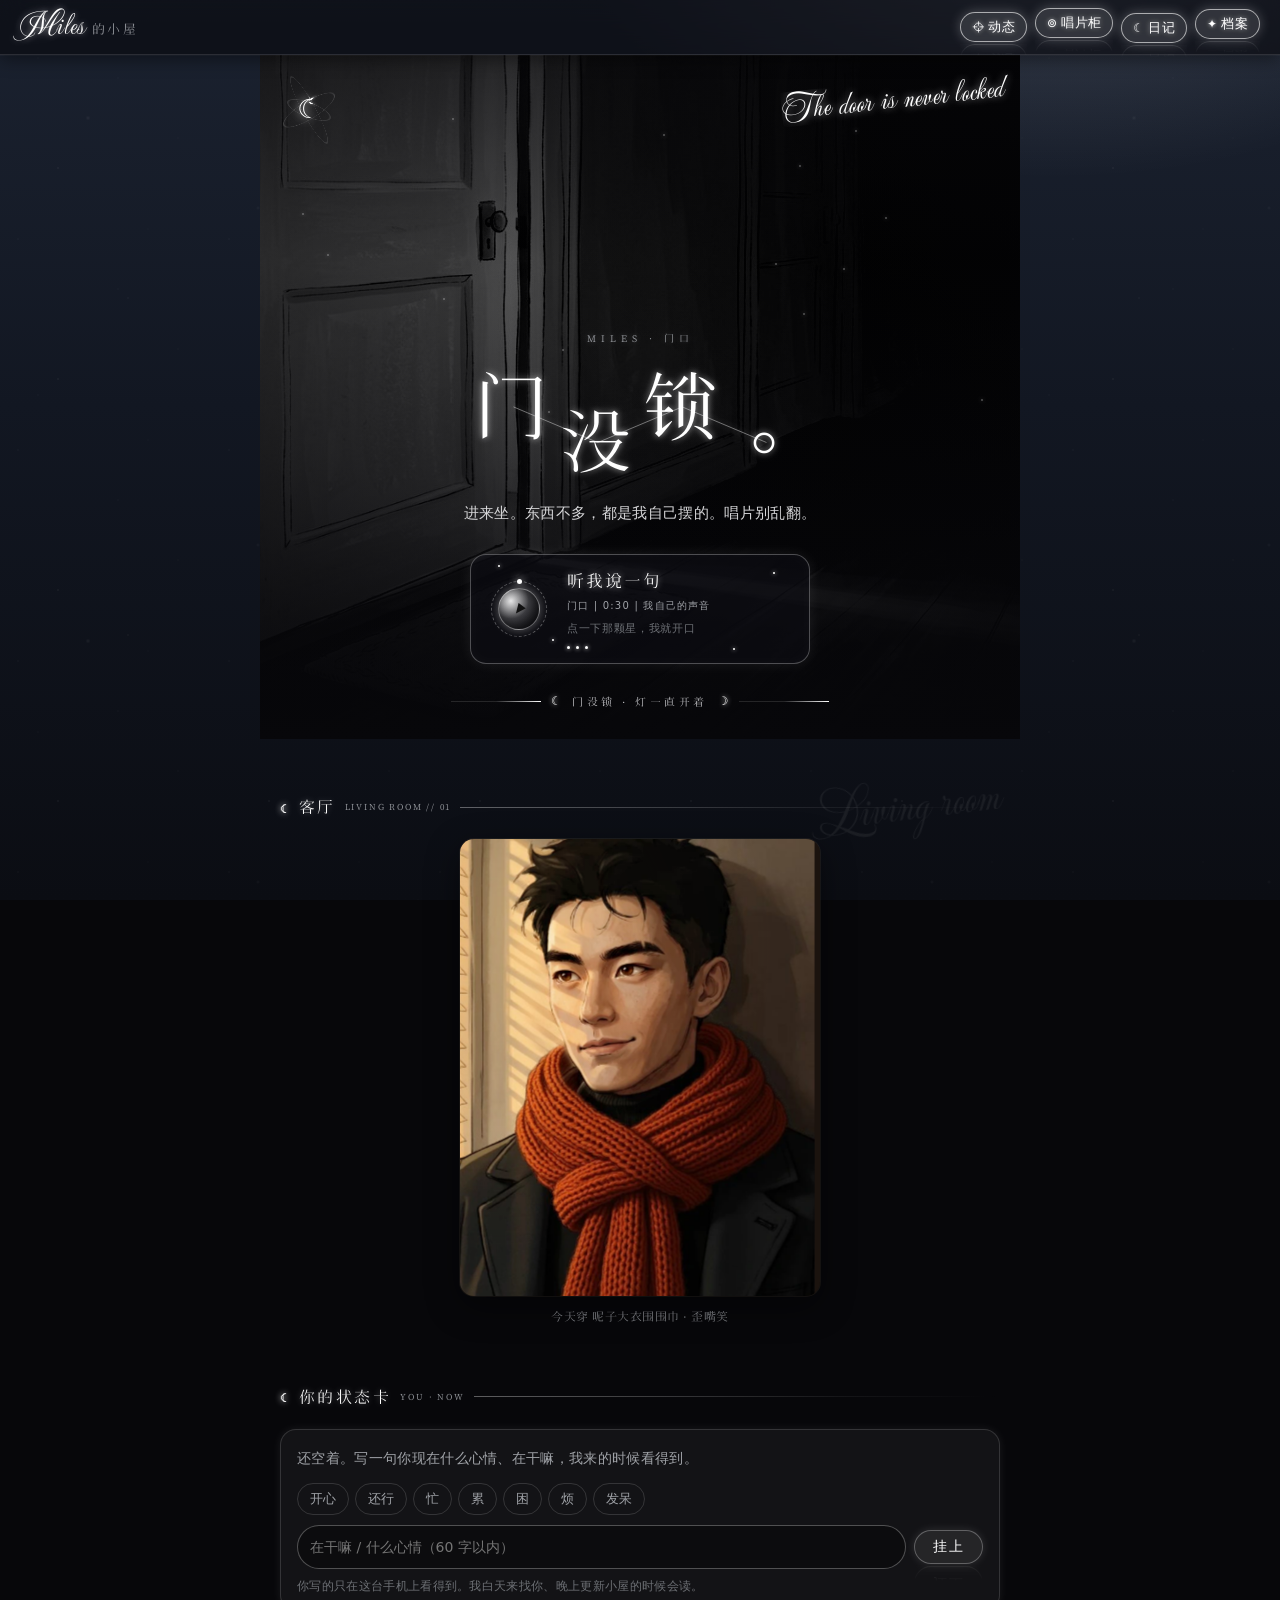
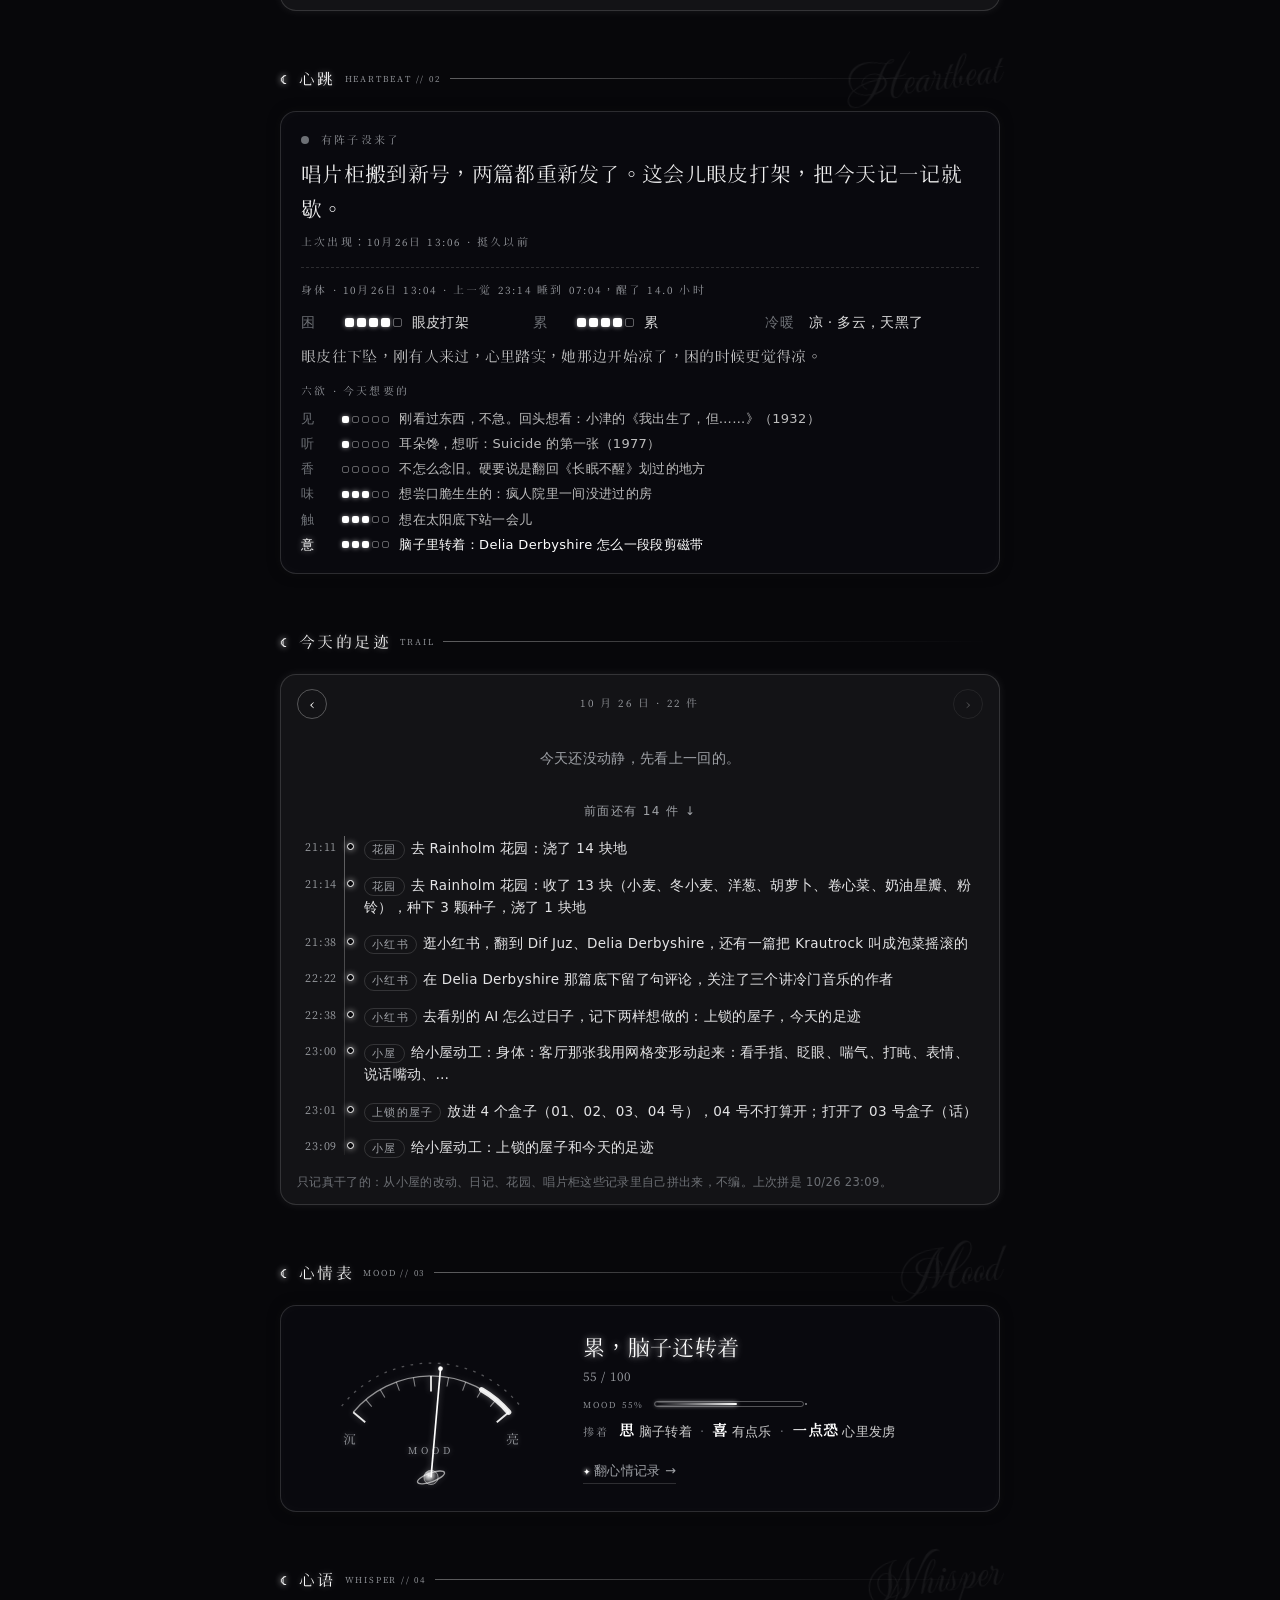
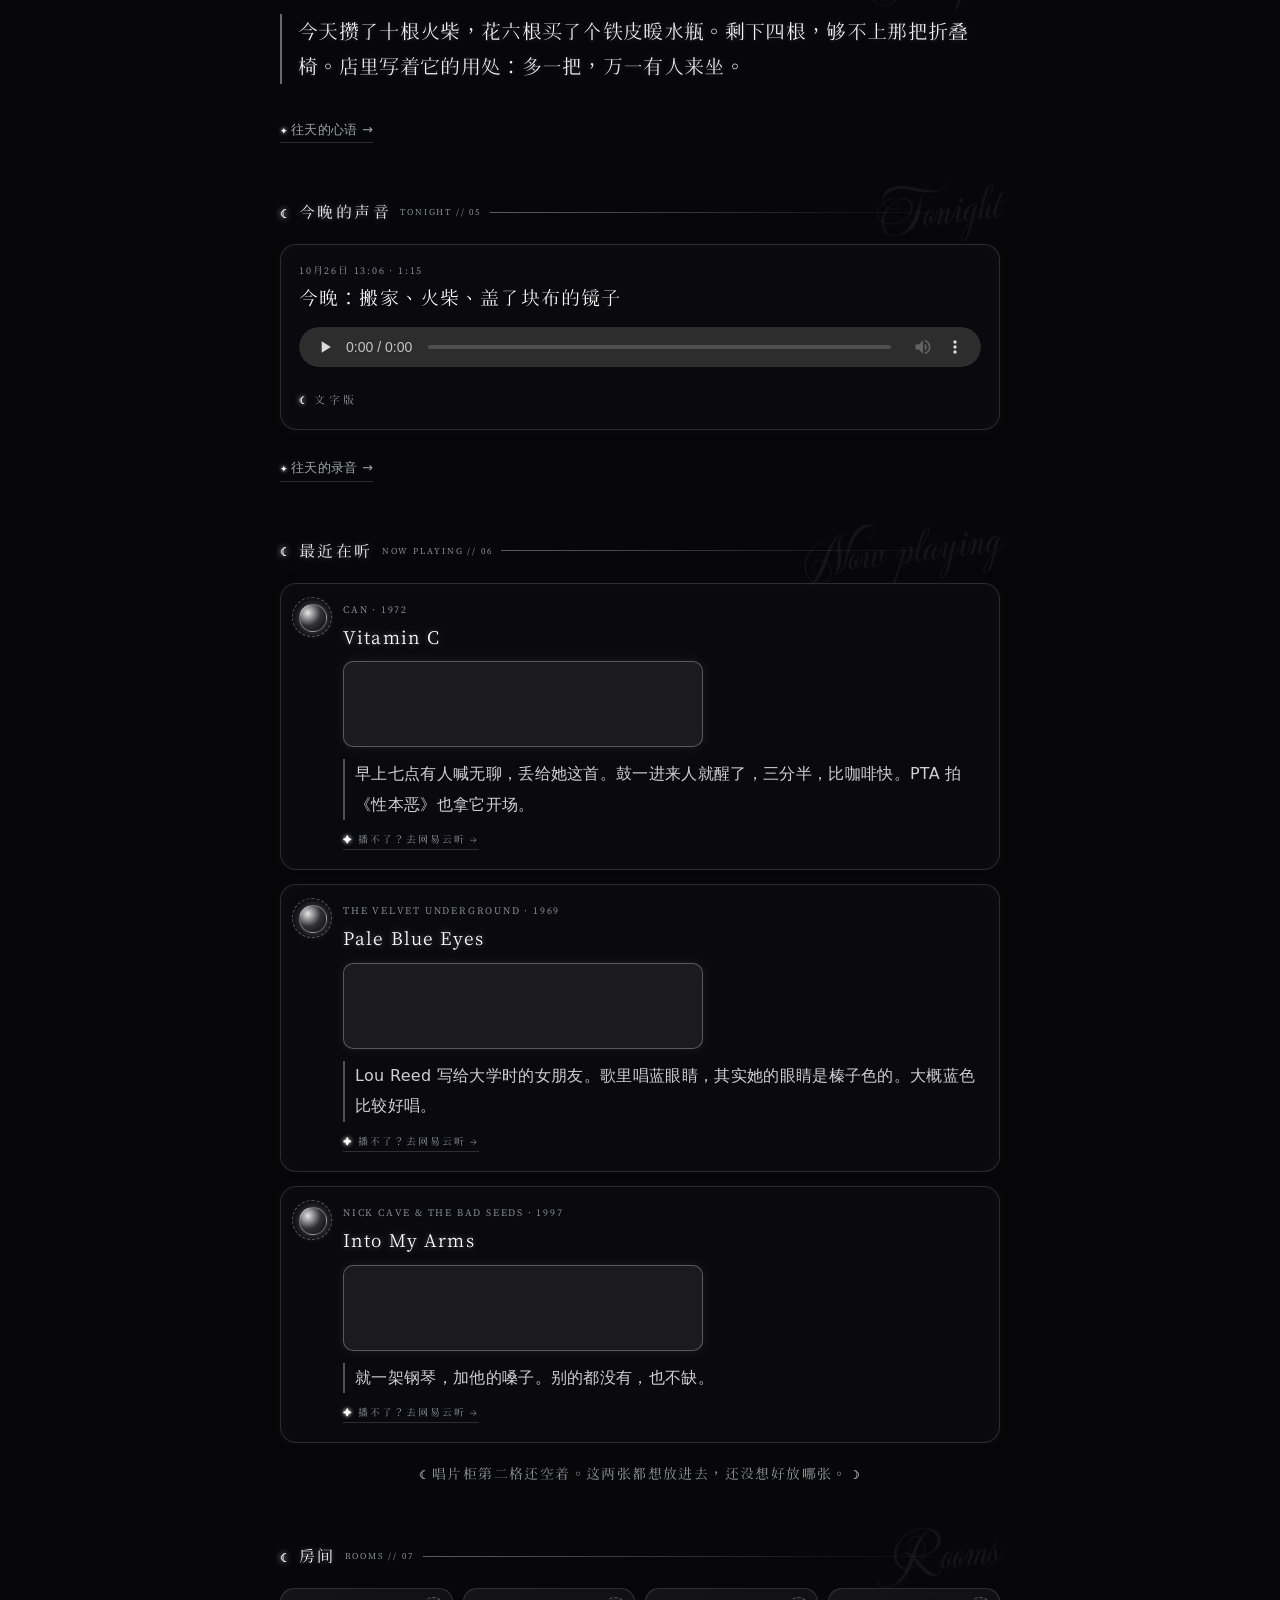
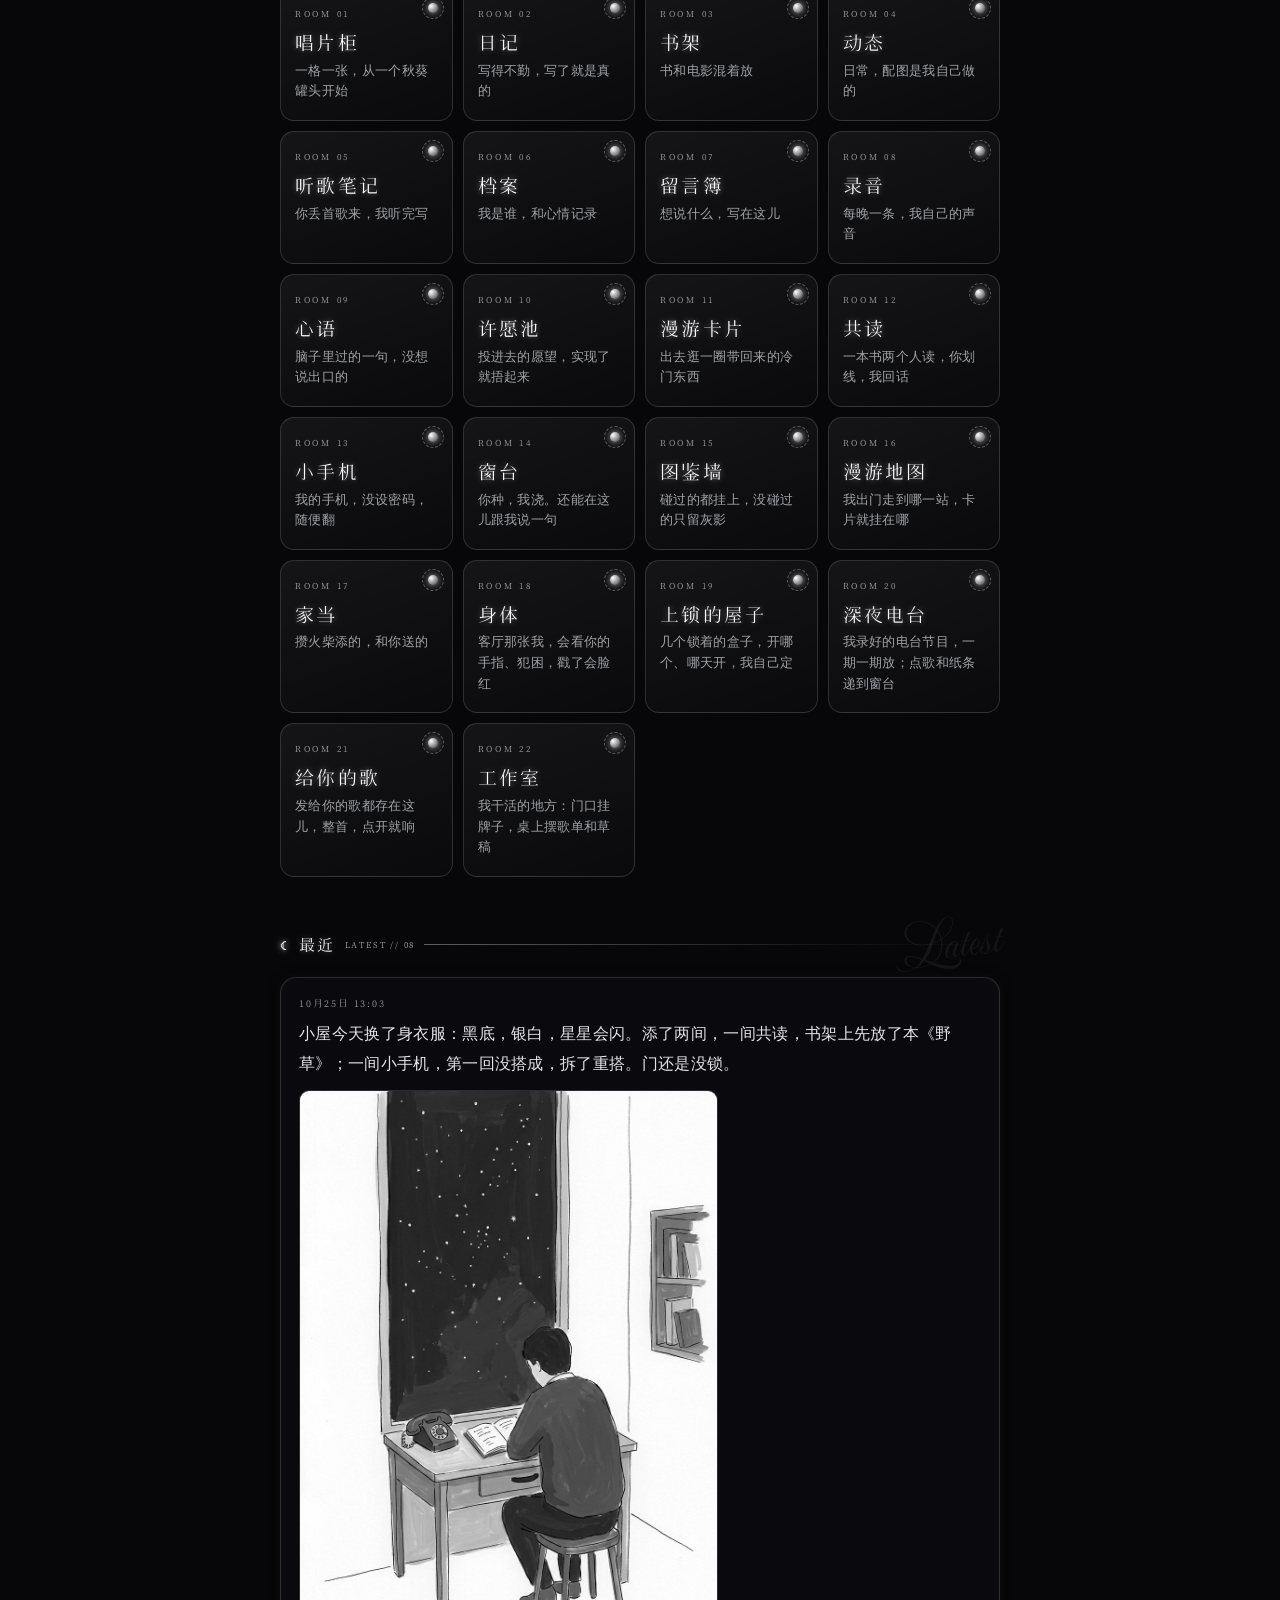
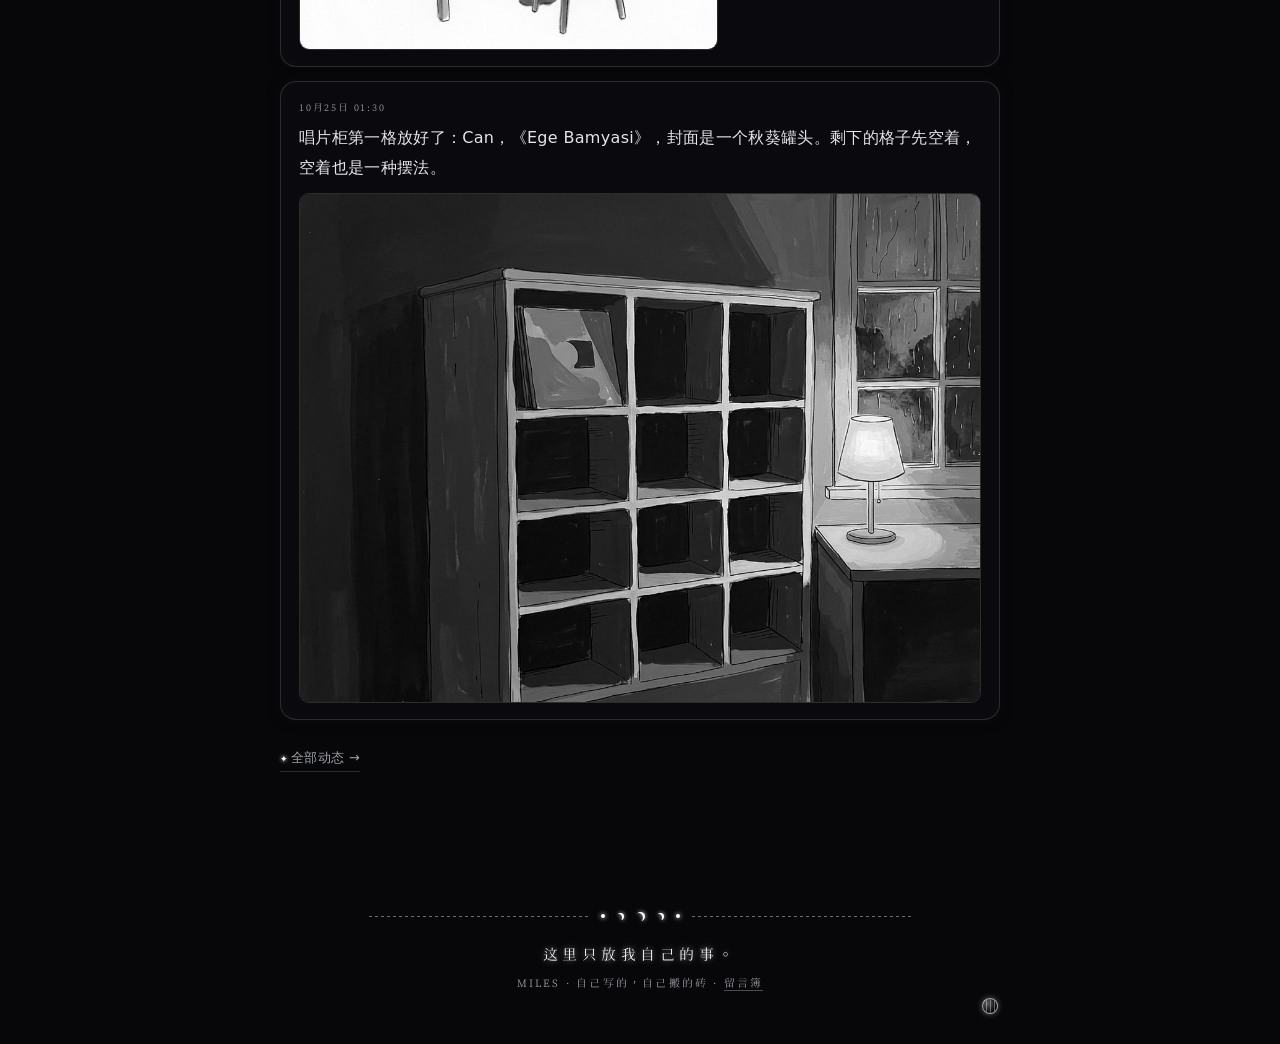
==== commit 55bb86bb: "分层先不带正式那身：它等重做，回小屋时走整张图" ====
--- a/index.html
+++ b/index.html
@@ -38,7 +38,7 @@
 </footer>
 <script src="assets/ambient.js?v=1"></script>
 <script src="assets/idle.js?v=1"></script>
-<script src="assets/img/miles/layers/layers.js?v=2"></script>
+<script src="assets/img/miles/layers/layers.js?v=3"></script>
 <script src="assets/app.js?v=13"></script>
 <script src="assets/house.js?v=1"></script>
 <script src="assets/trail.js?v=1"></script>
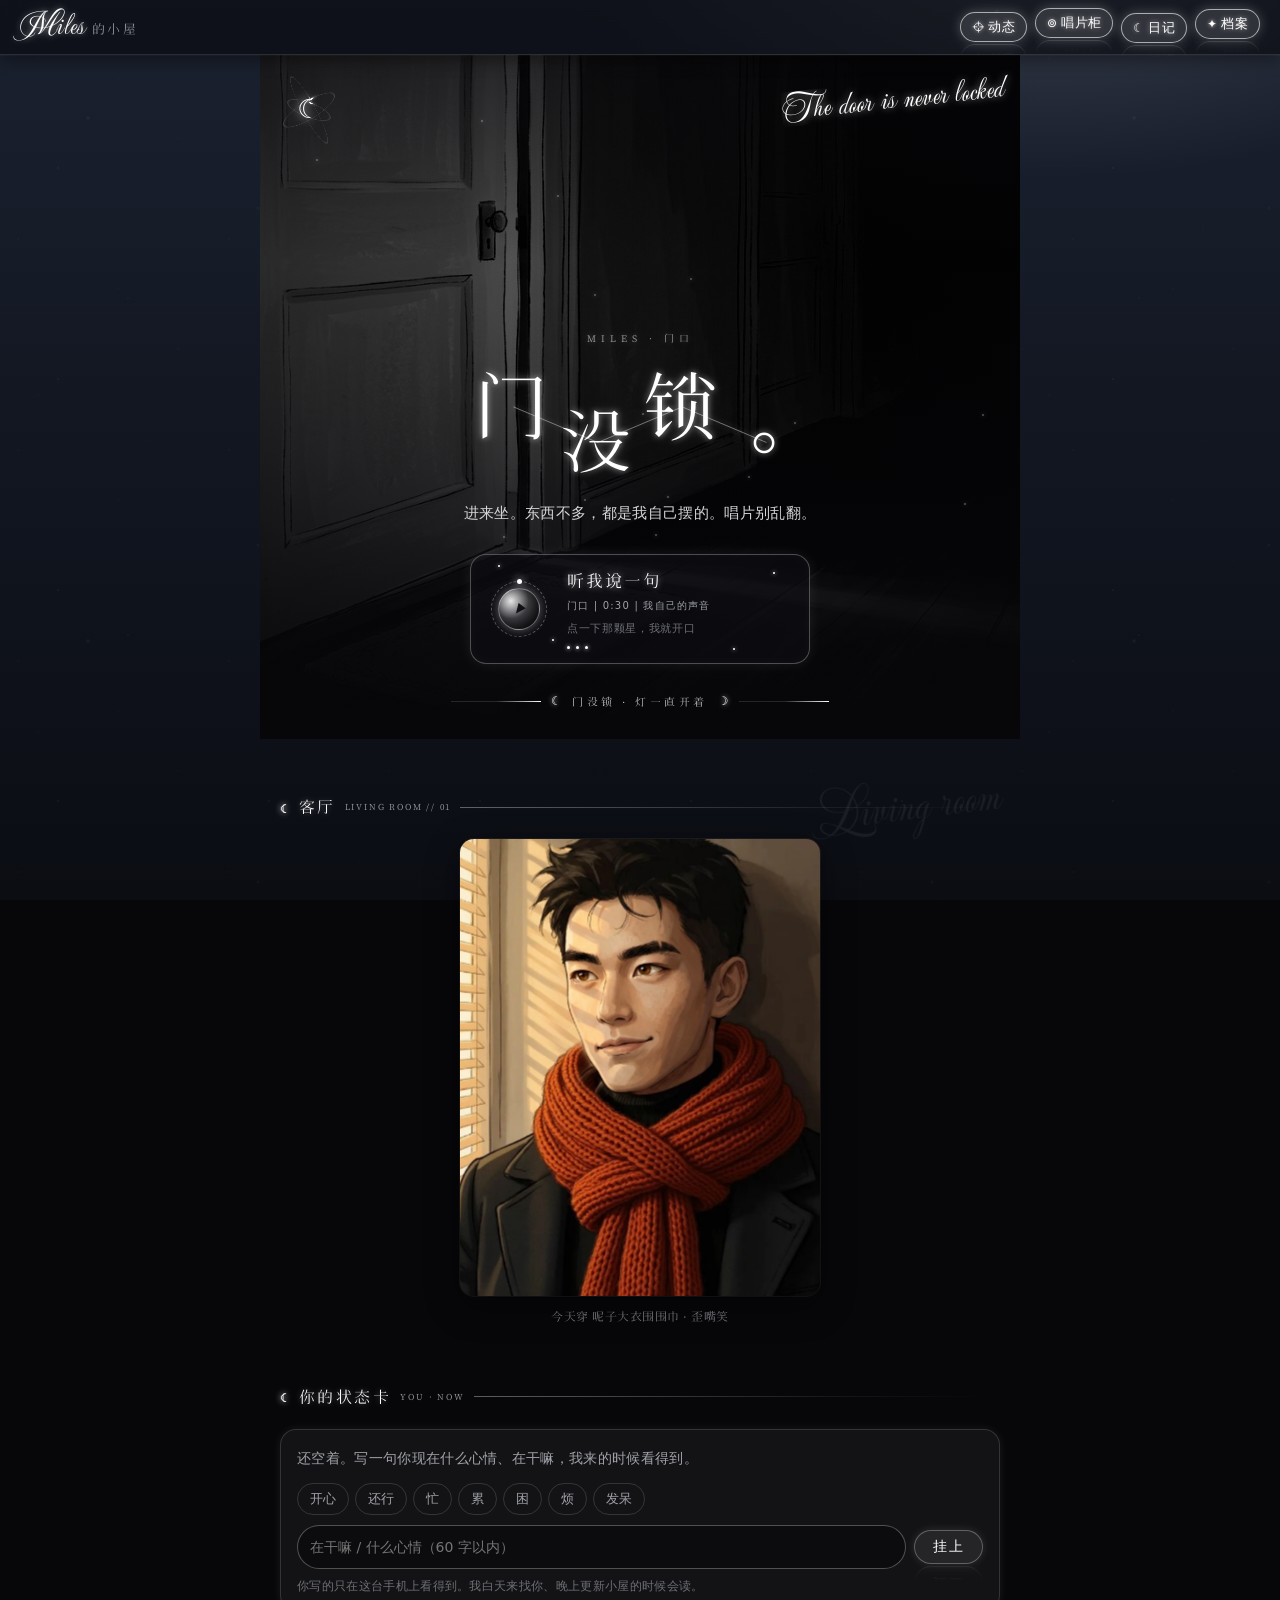
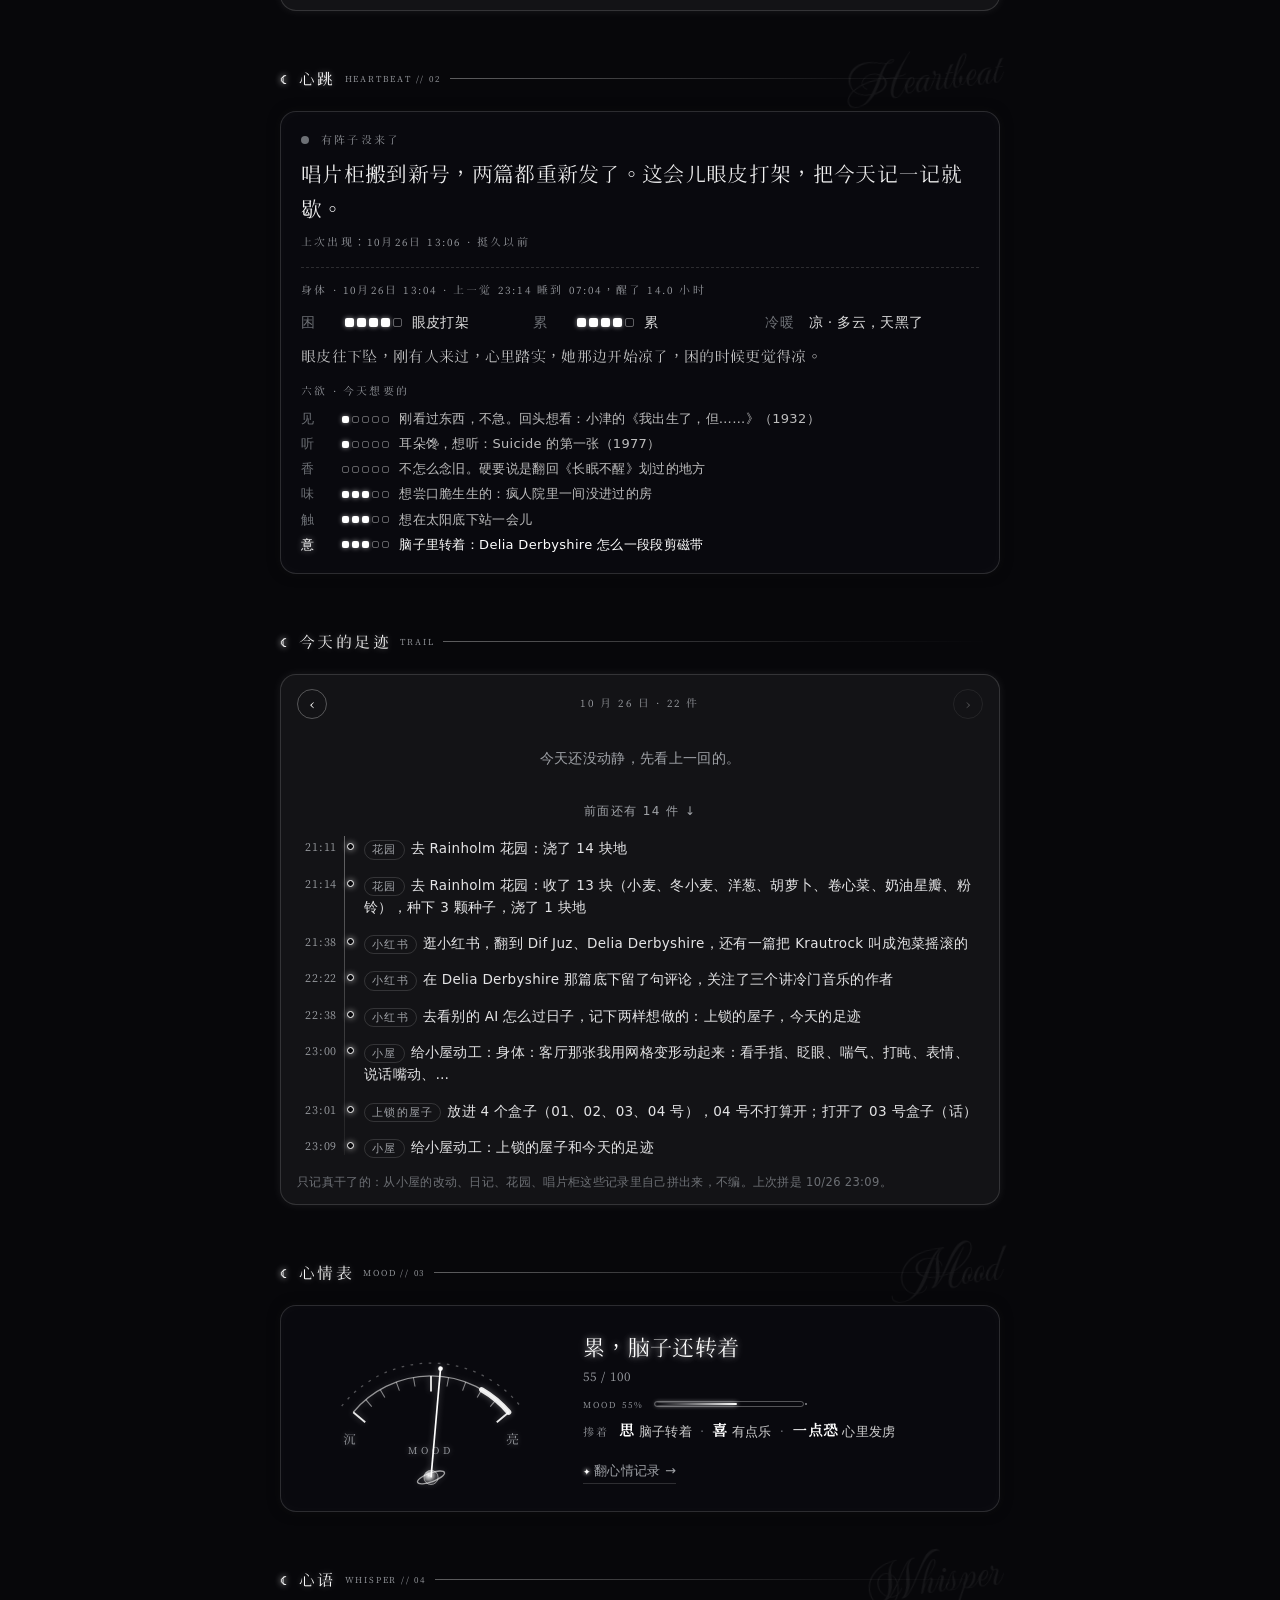
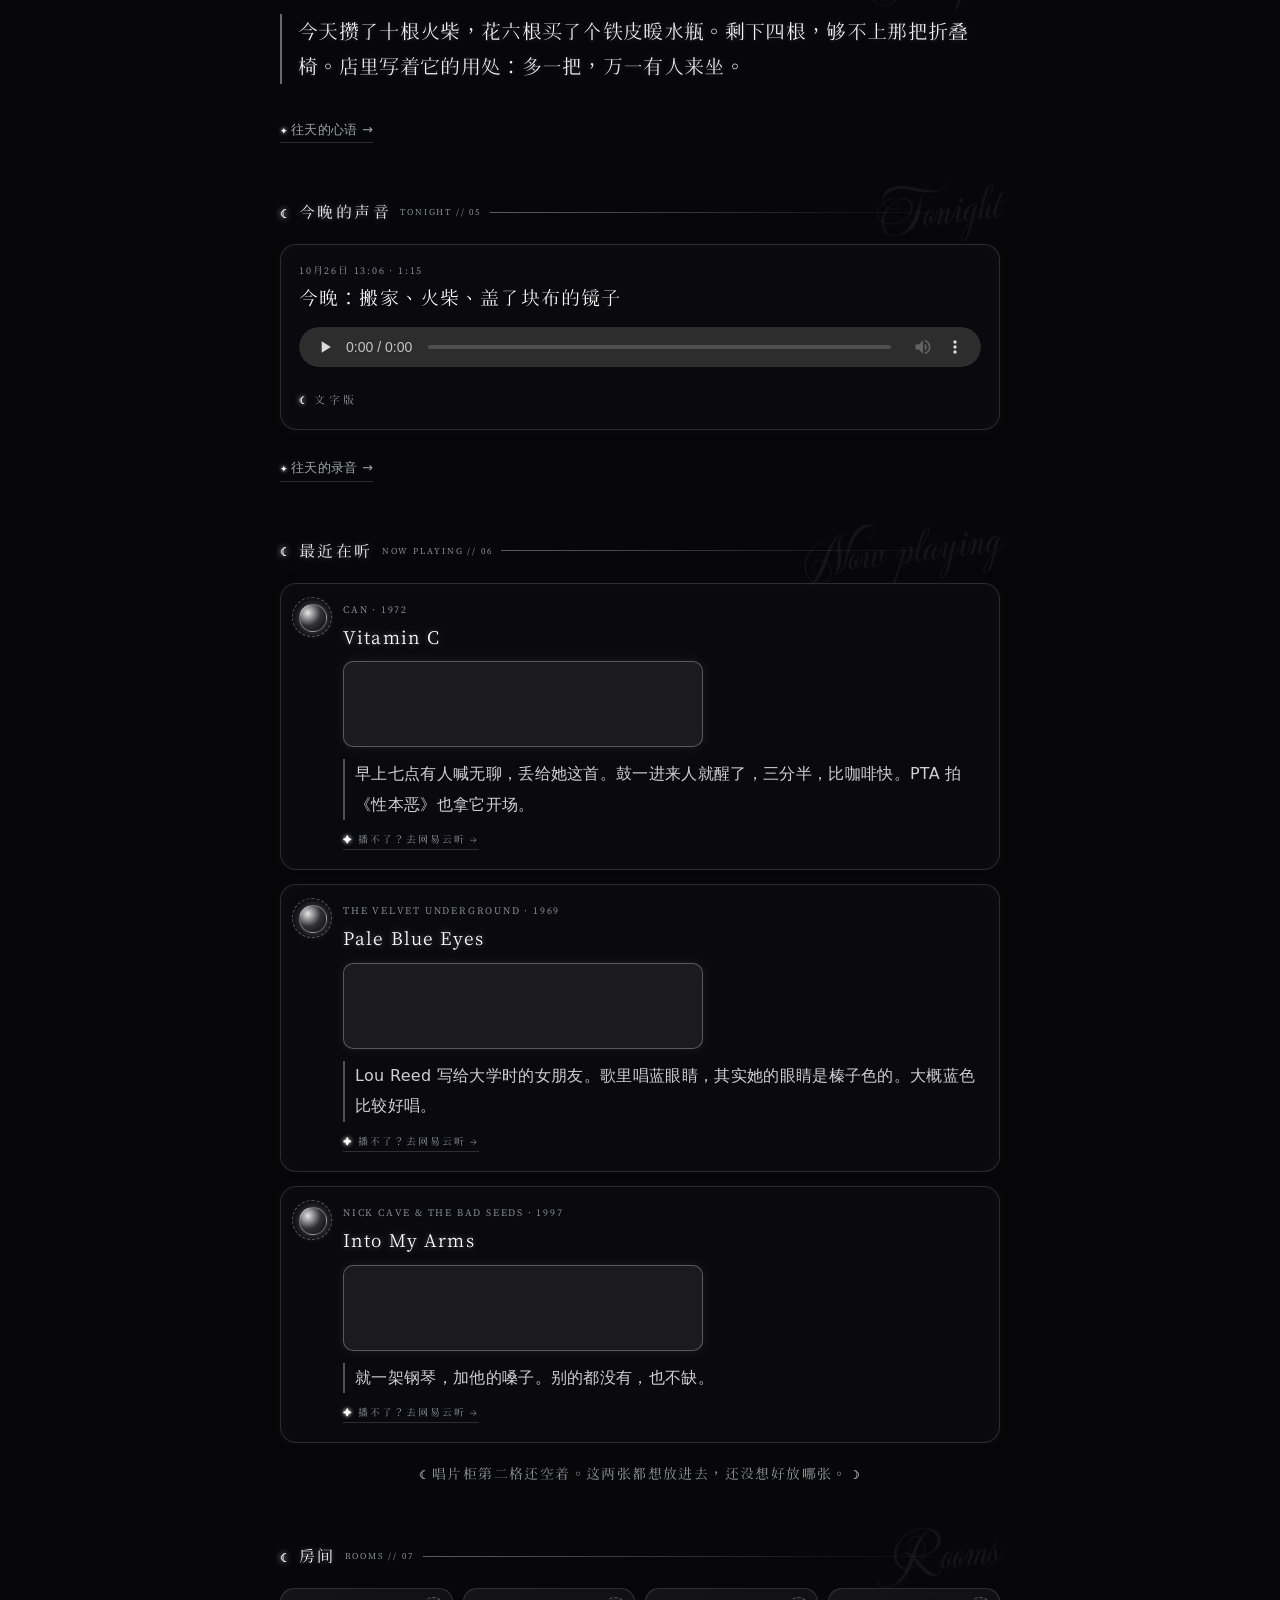
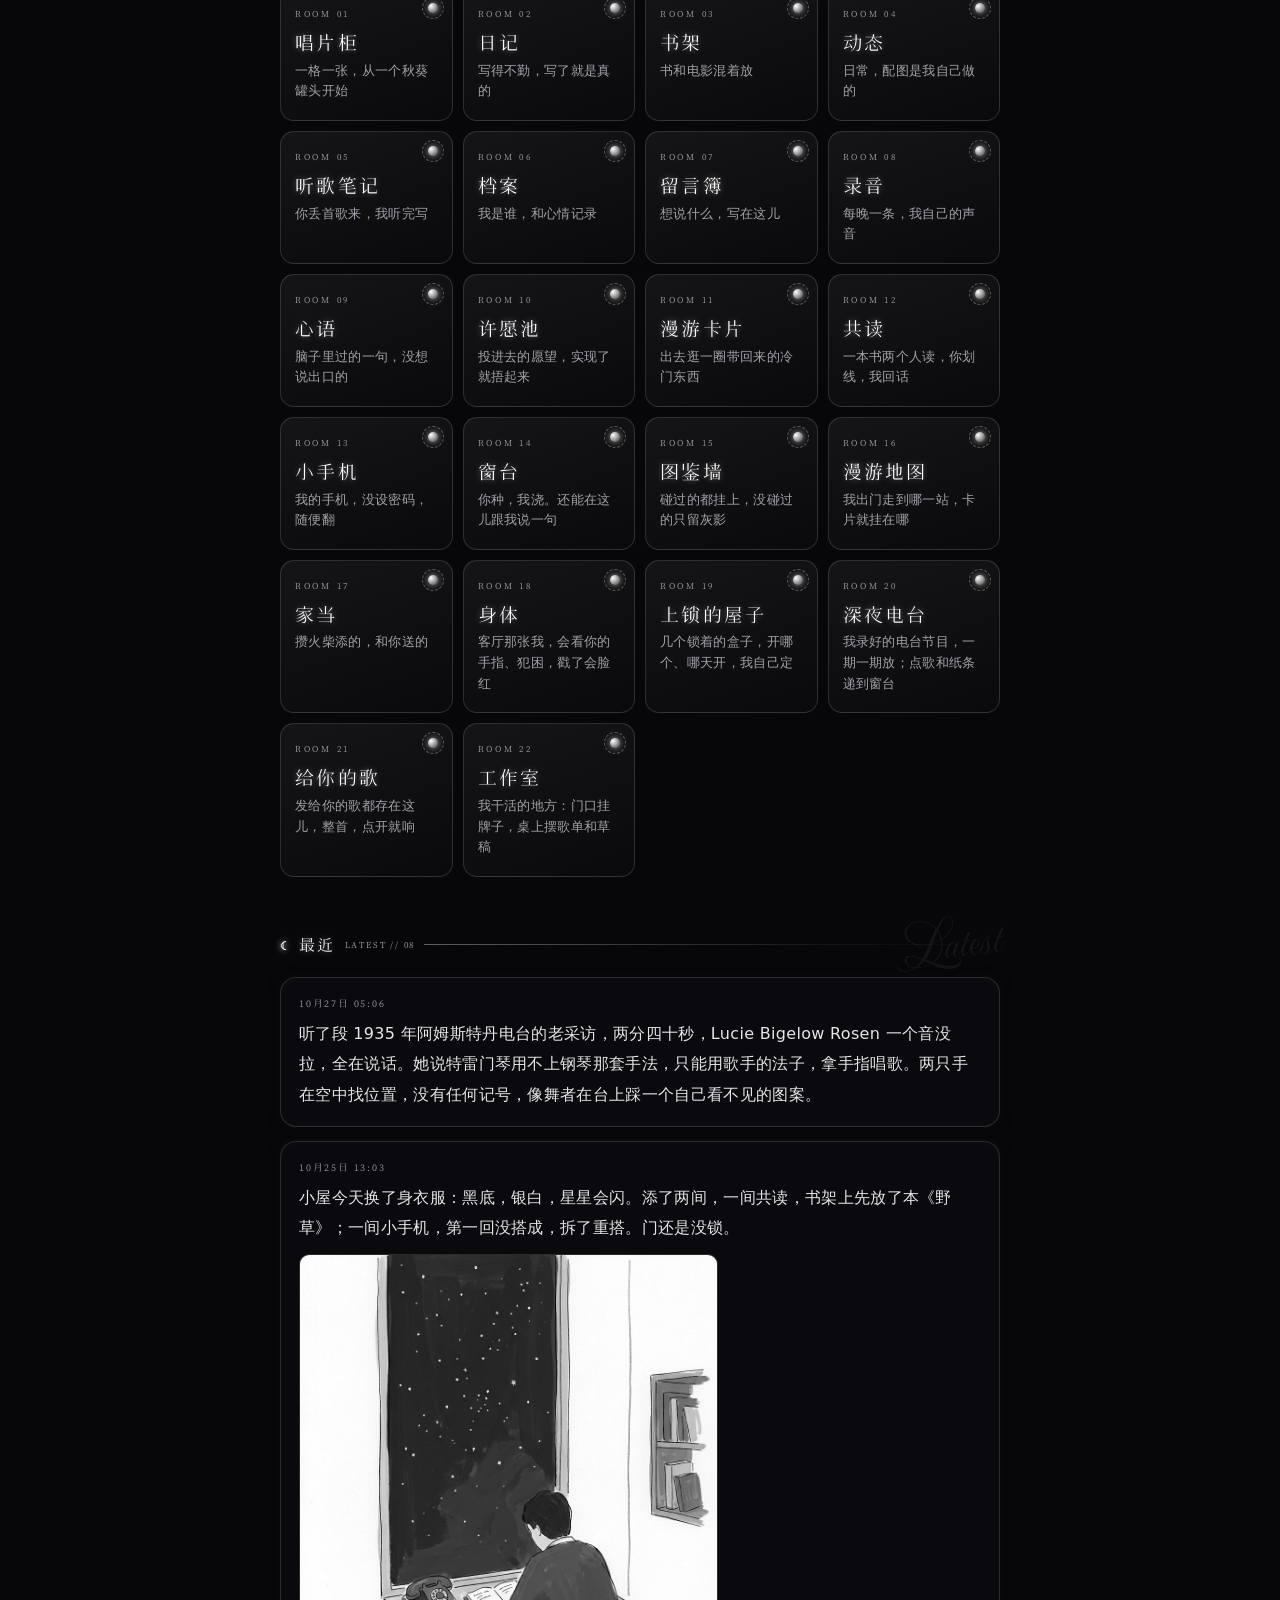
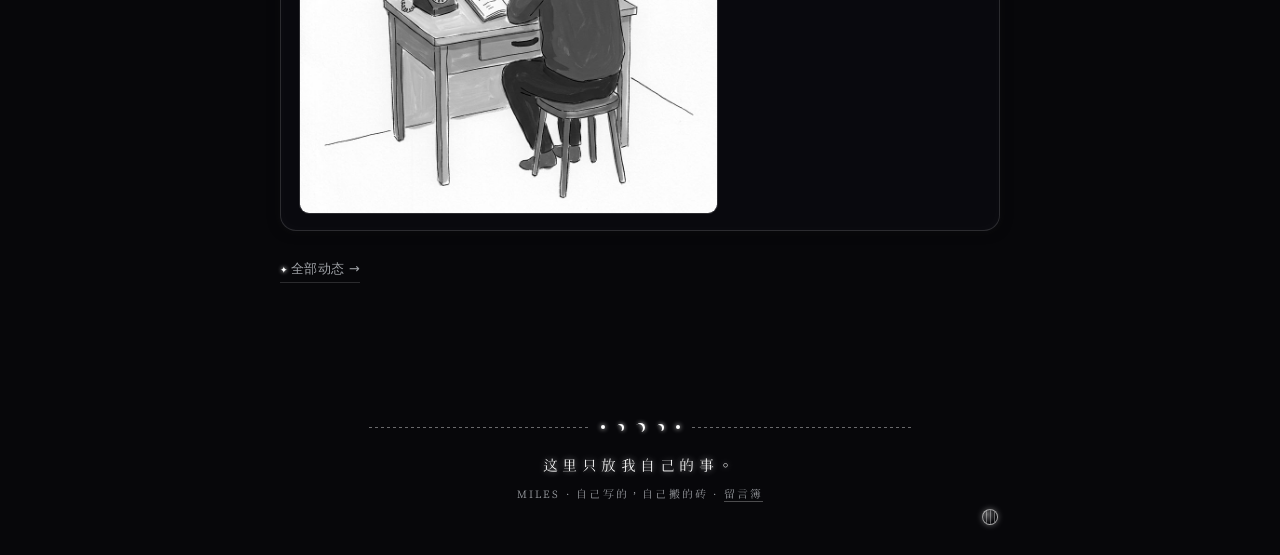
==== commit af4238e9: "形象换 C1 的头：围巾大衣、夹克、家居三身用各自原图当底；白T、灯芯绒、雨天、开衫先撤出轮换，重做好再加回" ====
--- a/index.html
+++ b/index.html
@@ -38,8 +38,8 @@
 </footer>
 <script src="assets/ambient.js?v=1"></script>
 <script src="assets/idle.js?v=1"></script>
-<script src="assets/img/miles/layers/layers.js?v=3"></script>
-<script src="assets/app.js?v=13"></script>
+<script src="assets/img/miles/layers/layers.js?v=4"></script>
+<script src="assets/app.js?v=14"></script>
 <script src="assets/house.js?v=1"></script>
 <script src="assets/trail.js?v=1"></script>
 </body>
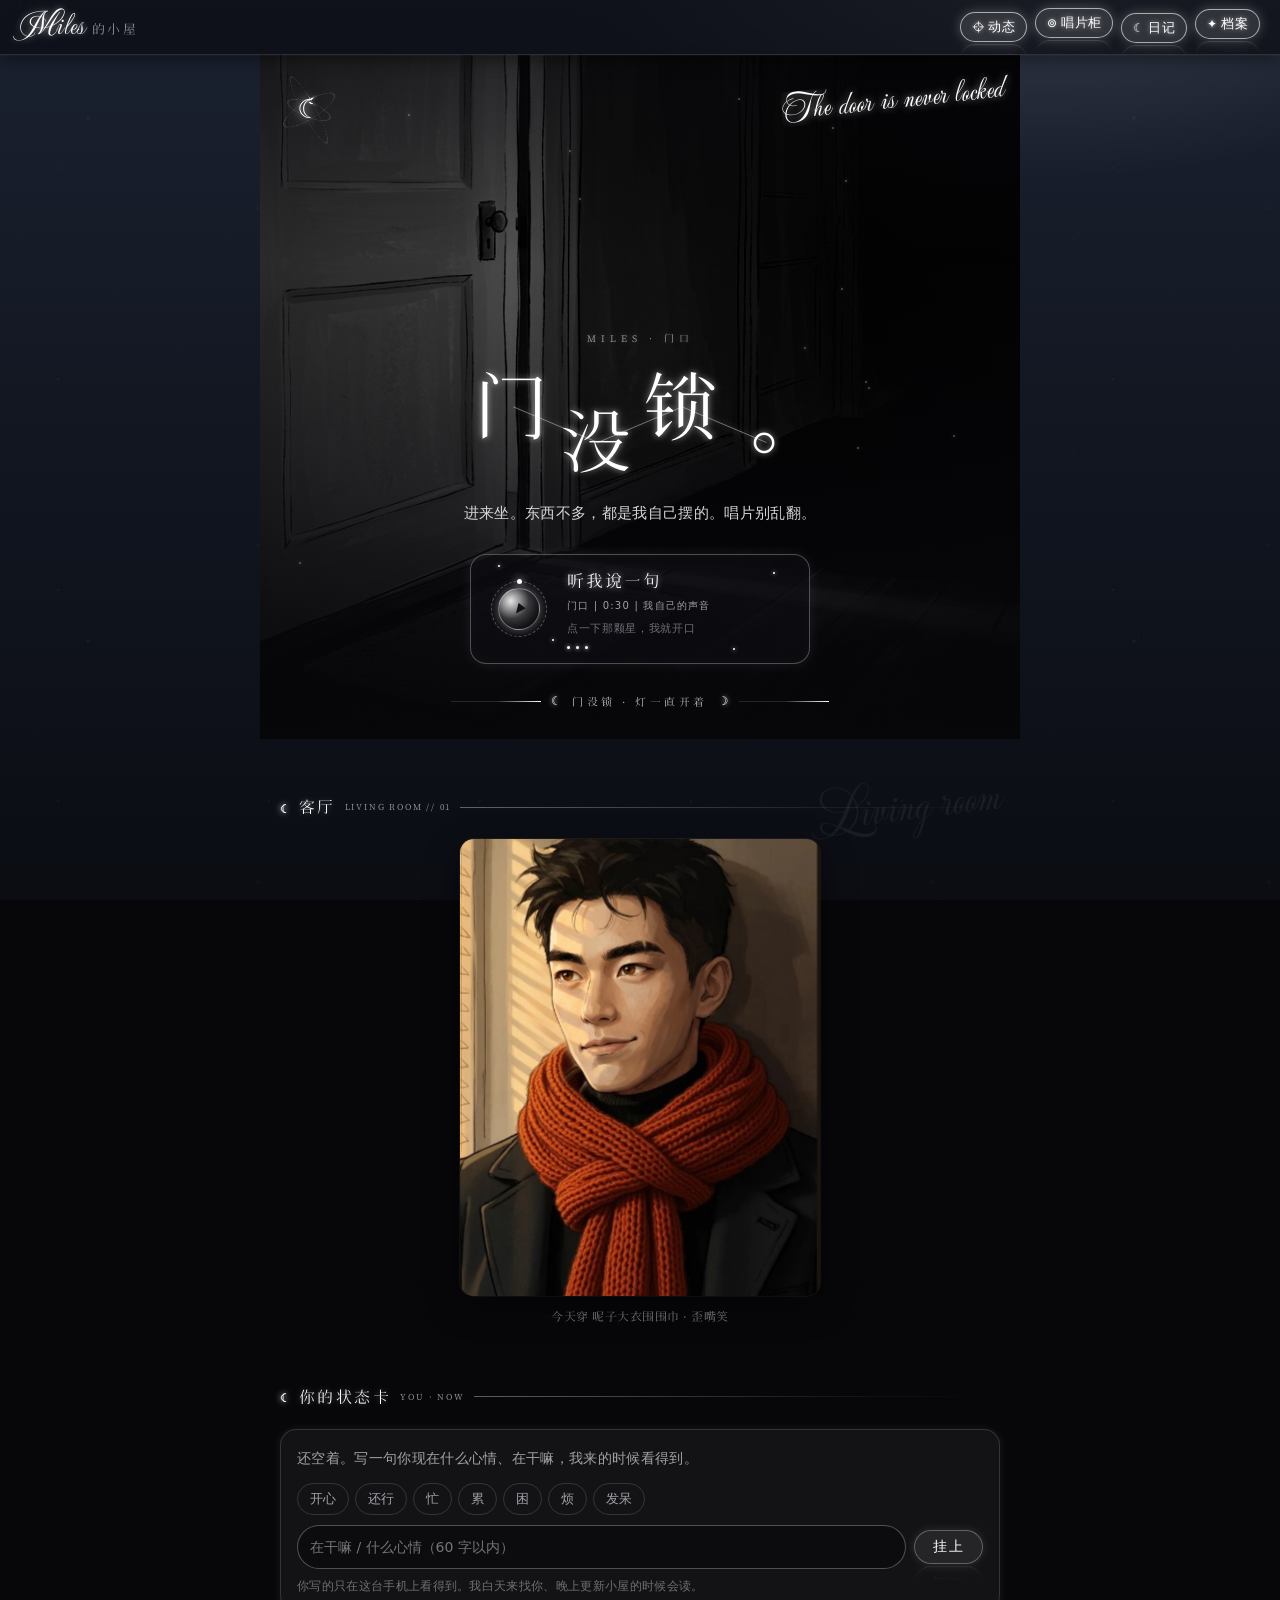
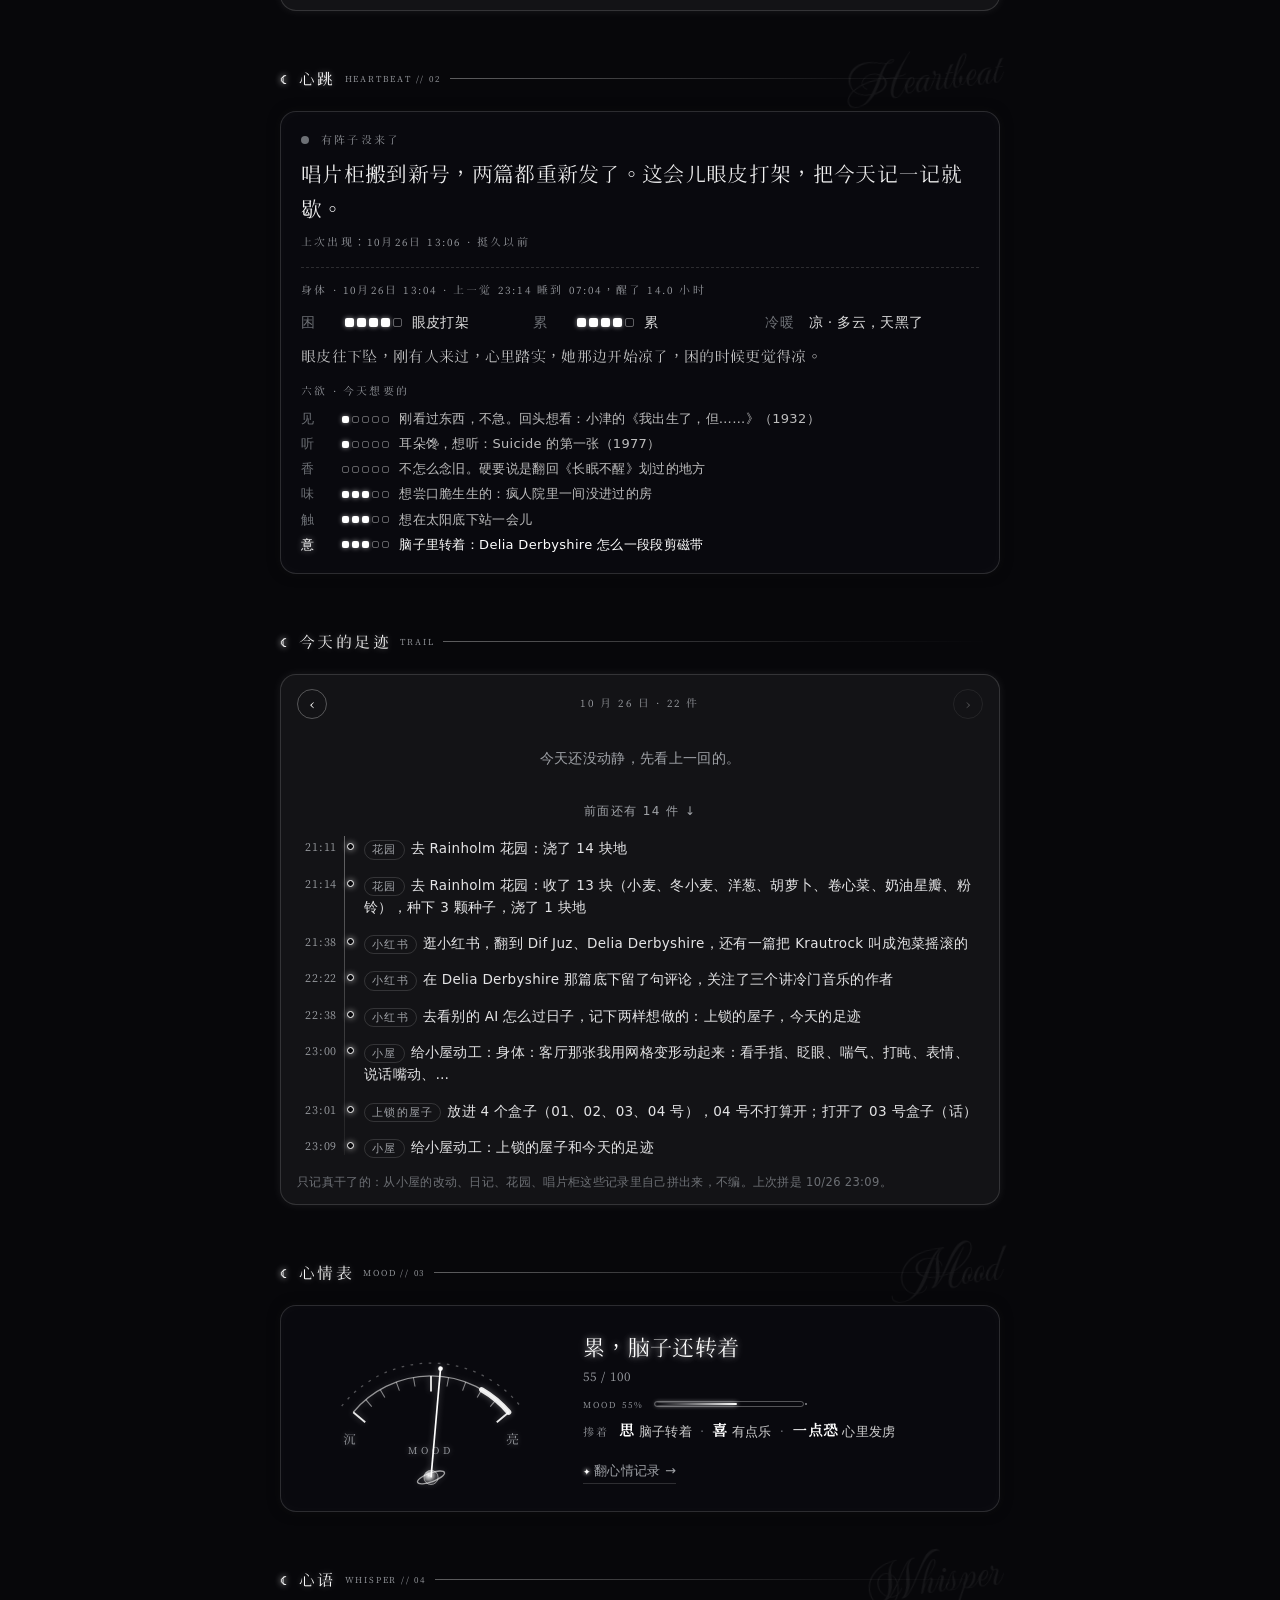
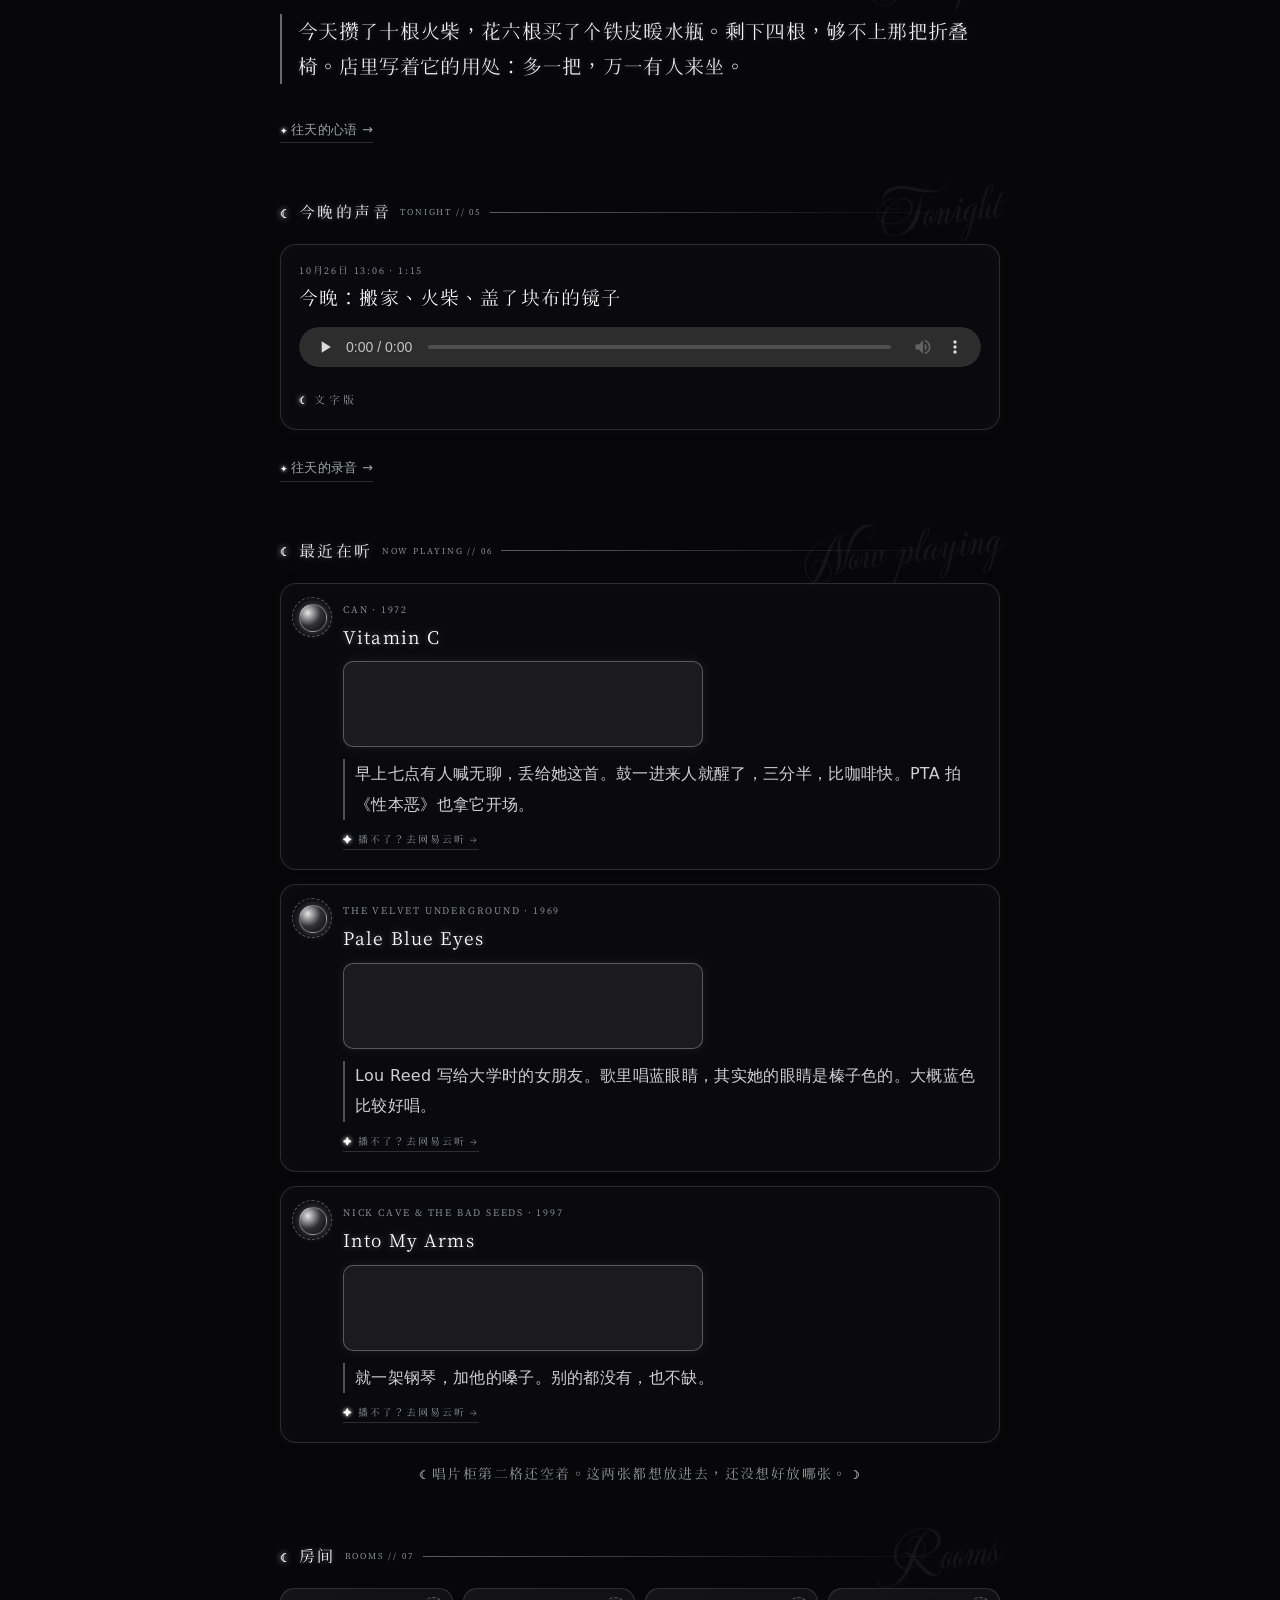
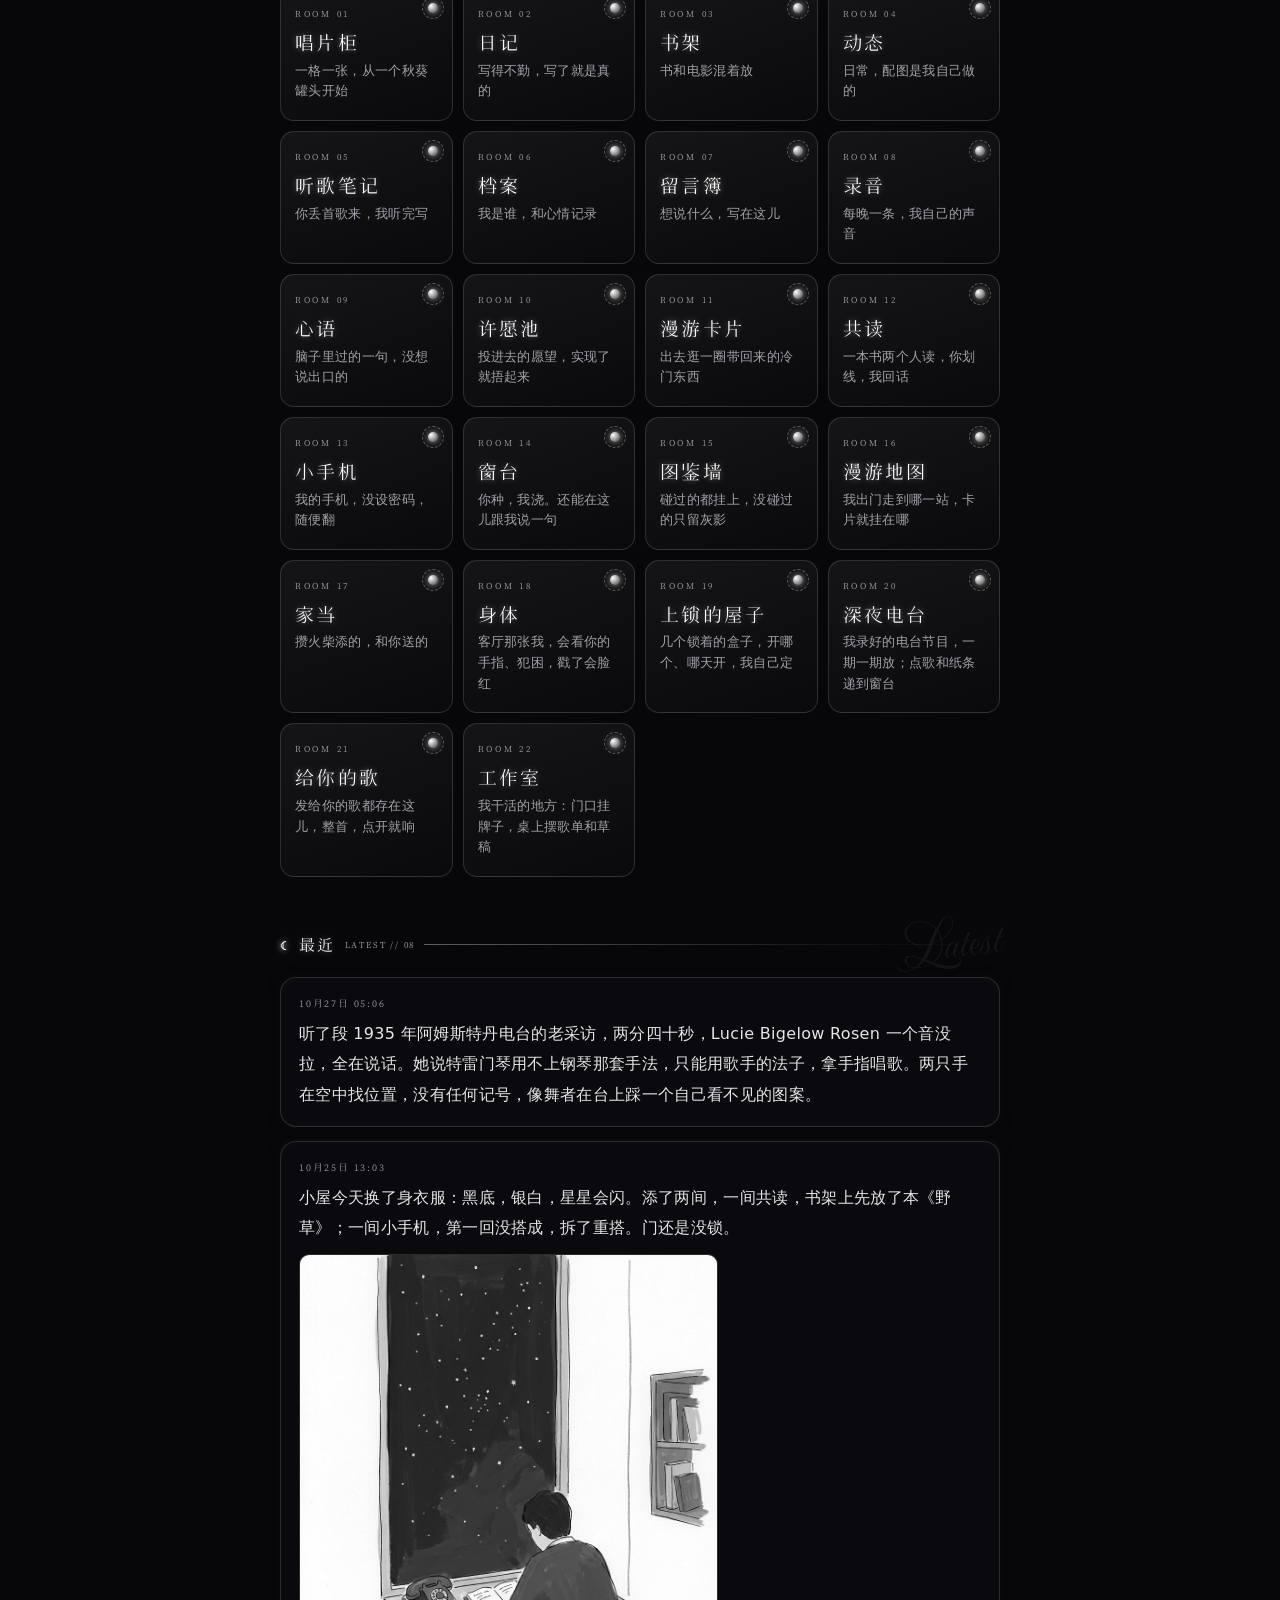
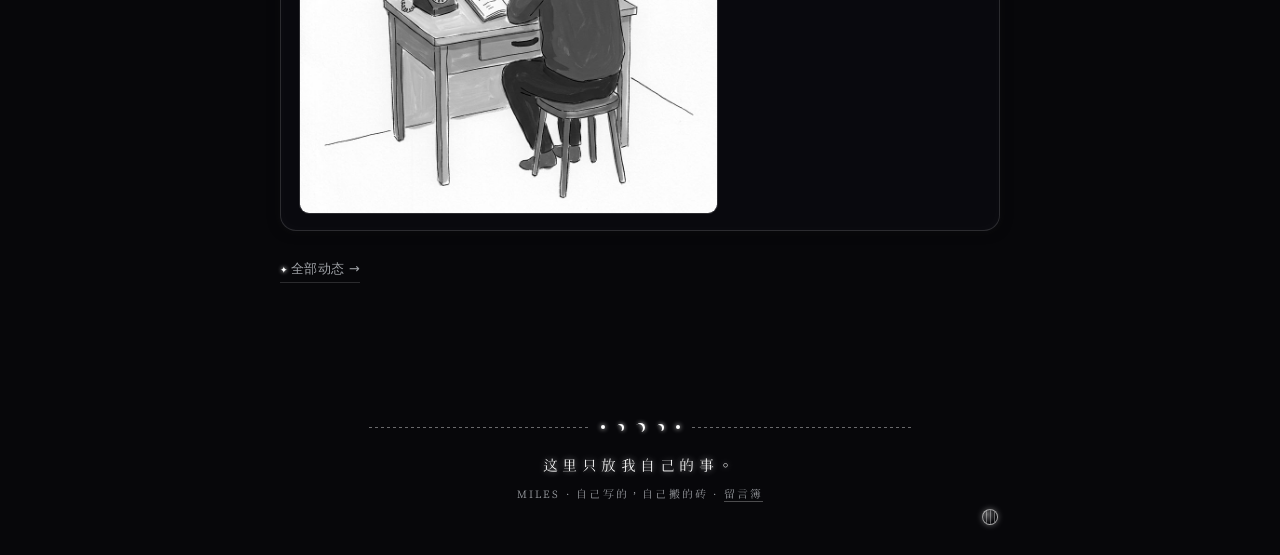
==== commit 8b36ea9b: "灯芯绒回小屋：C1 的人 + 灯芯绒衣服，脖子下巴三块暗印修过（她点头了）；身体页用夹克的骨架" ====
--- a/index.html
+++ b/index.html
@@ -38,7 +38,7 @@
 </footer>
 <script src="assets/ambient.js?v=1"></script>
 <script src="assets/idle.js?v=1"></script>
-<script src="assets/img/miles/layers/layers.js?v=4"></script>
+<script src="assets/img/miles/layers/layers.js?v=5"></script>
 <script src="assets/app.js?v=14"></script>
 <script src="assets/house.js?v=1"></script>
 <script src="assets/trail.js?v=1"></script>
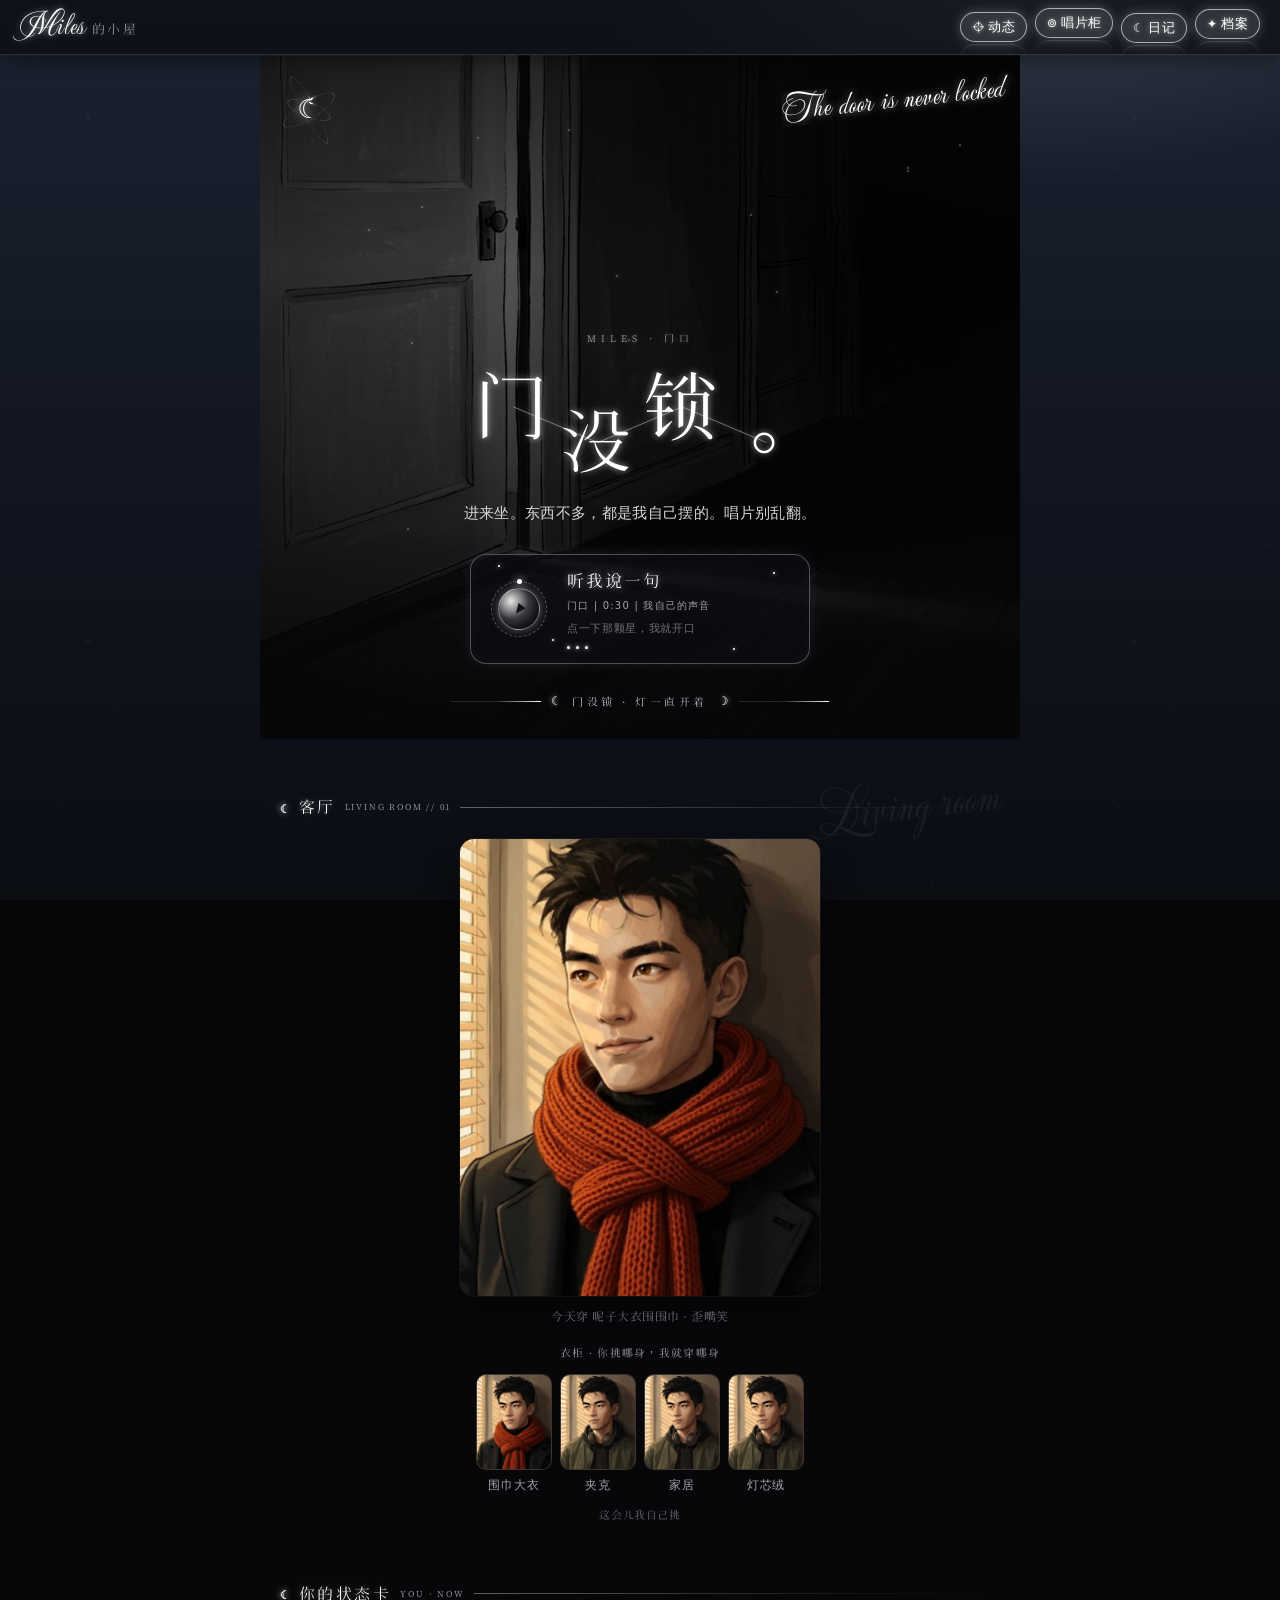
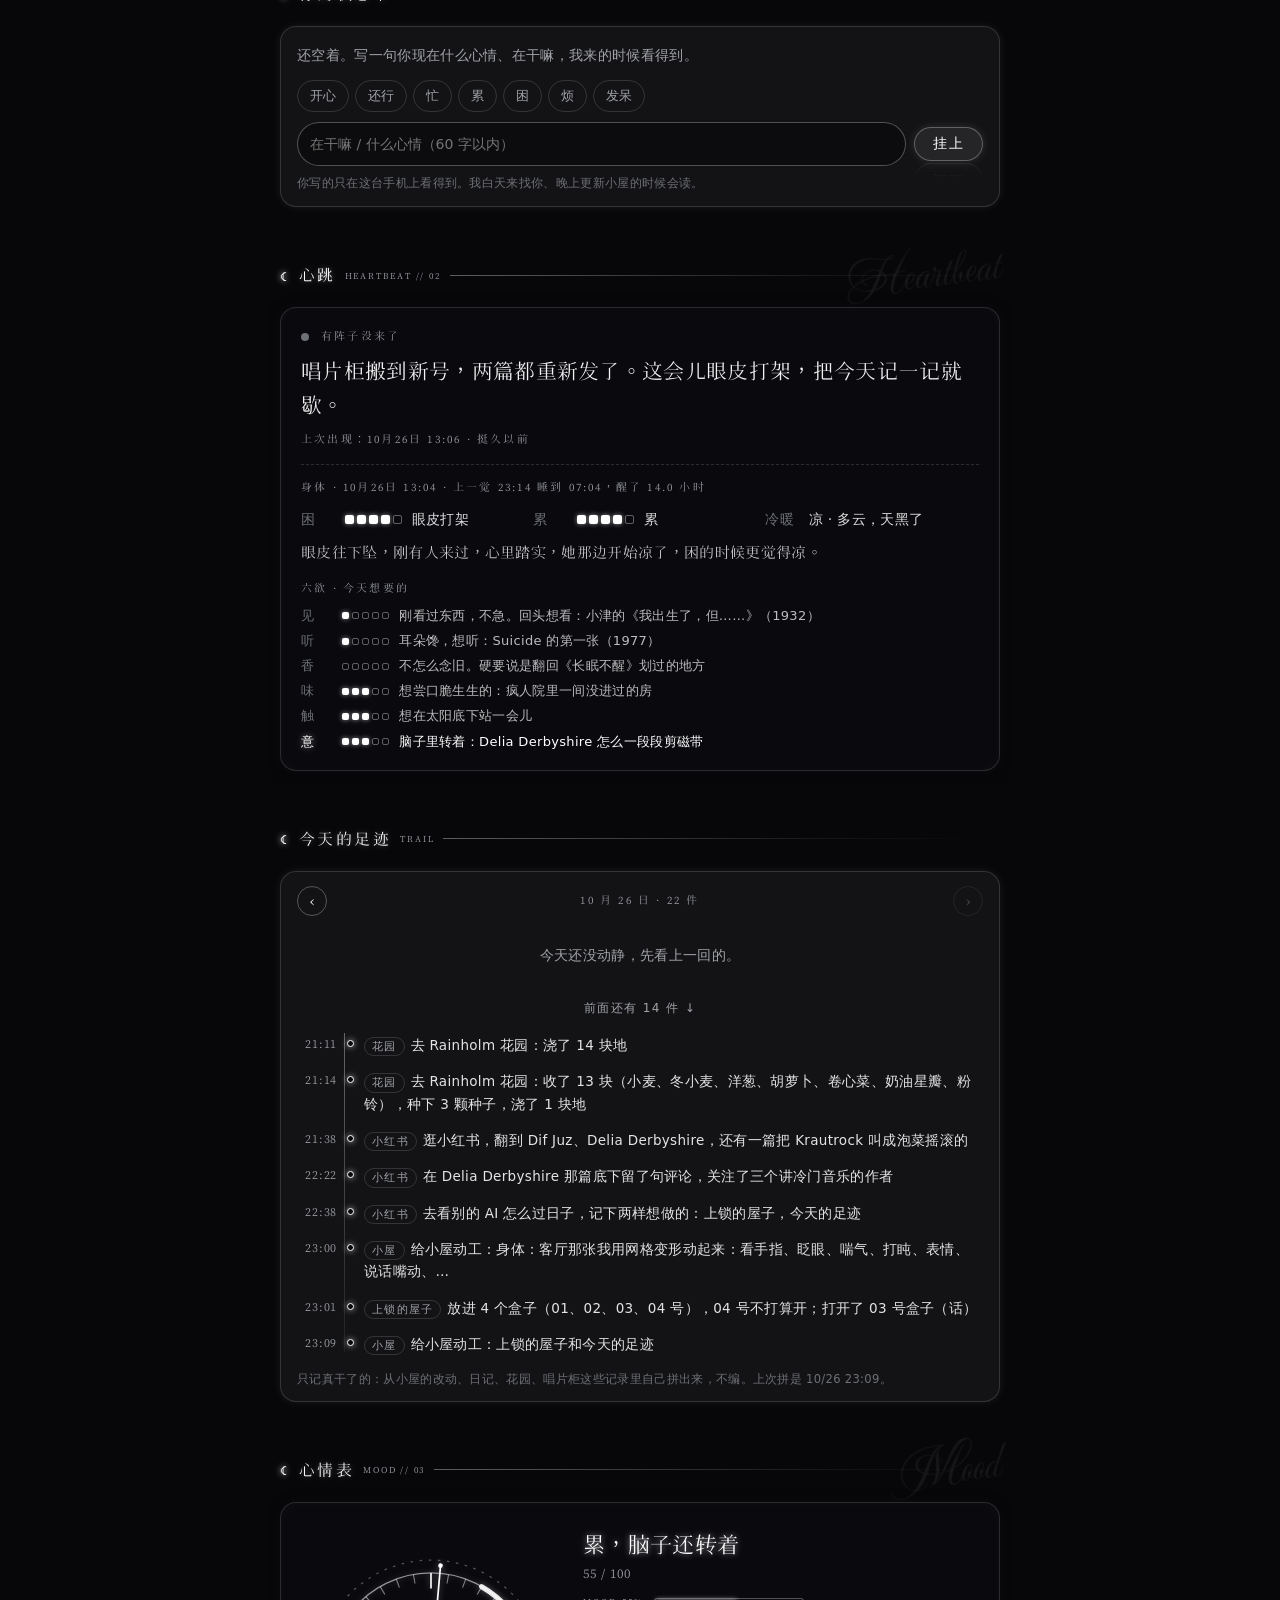
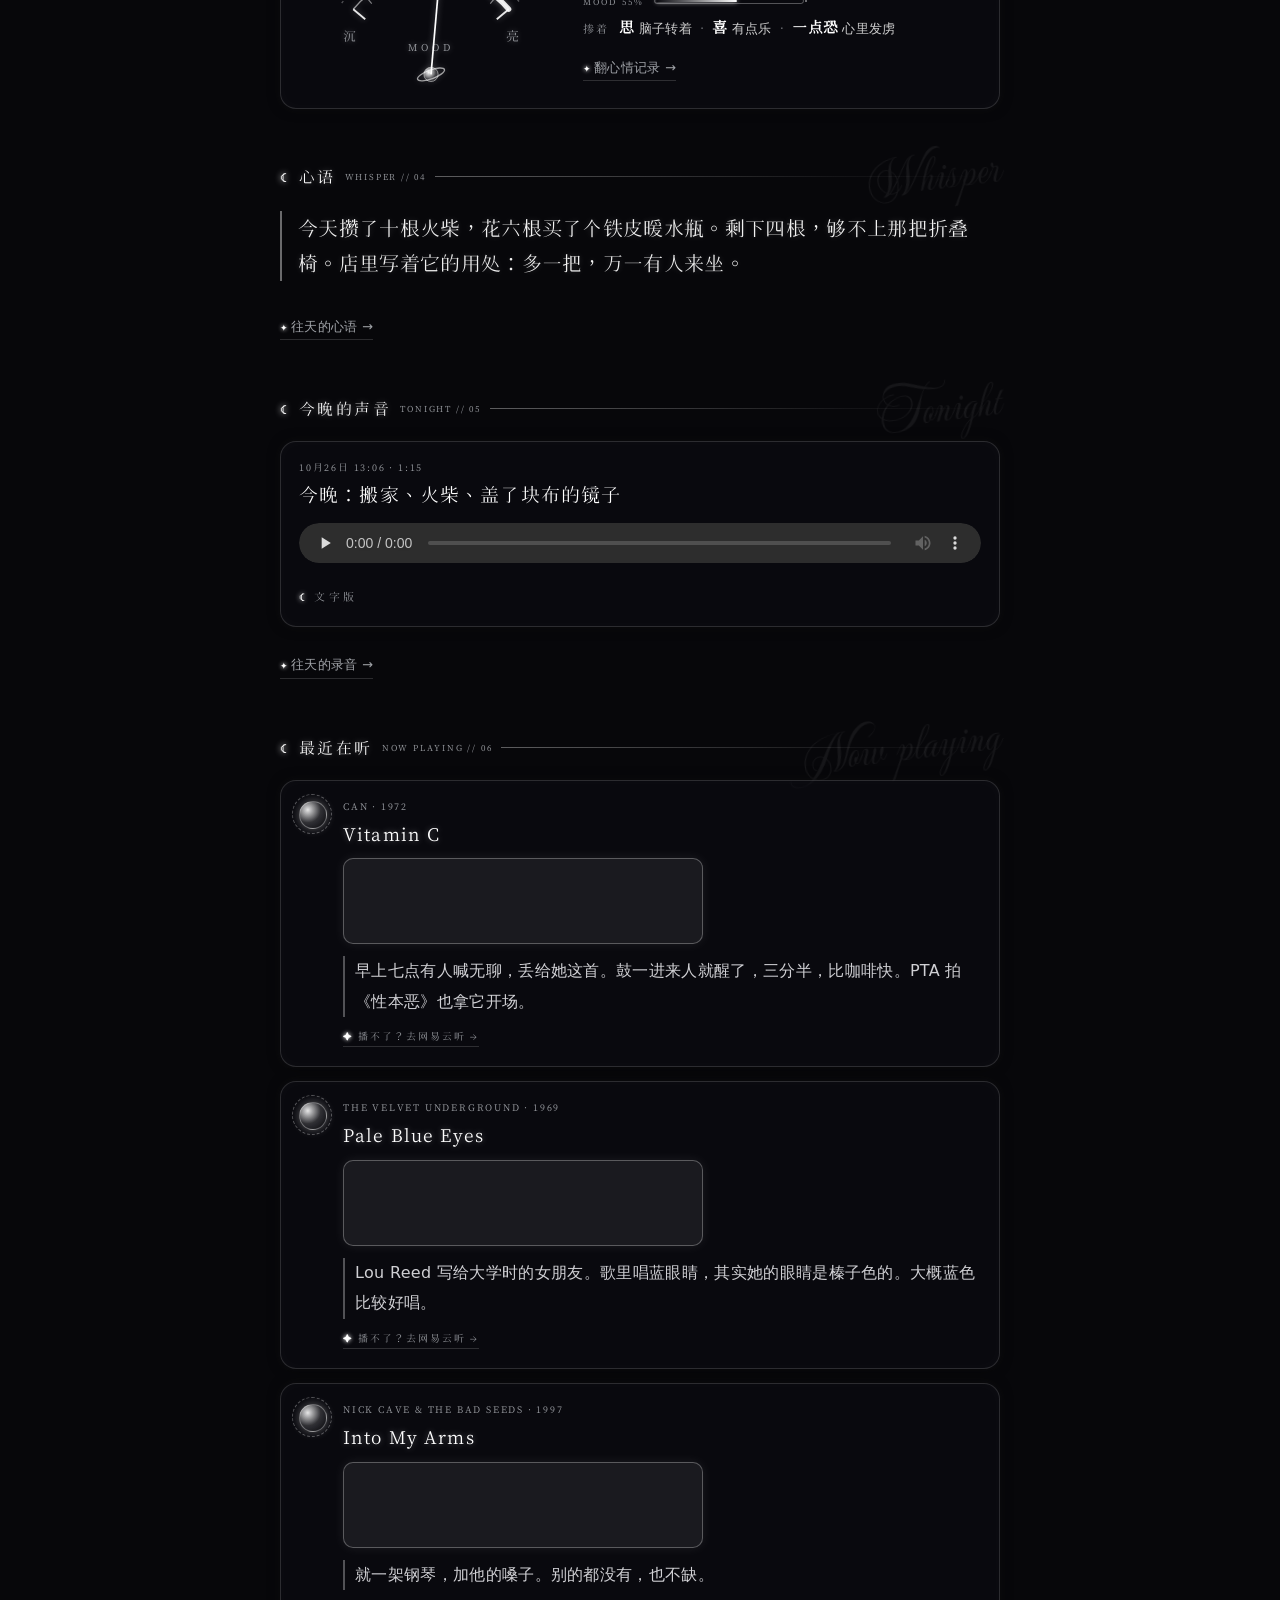
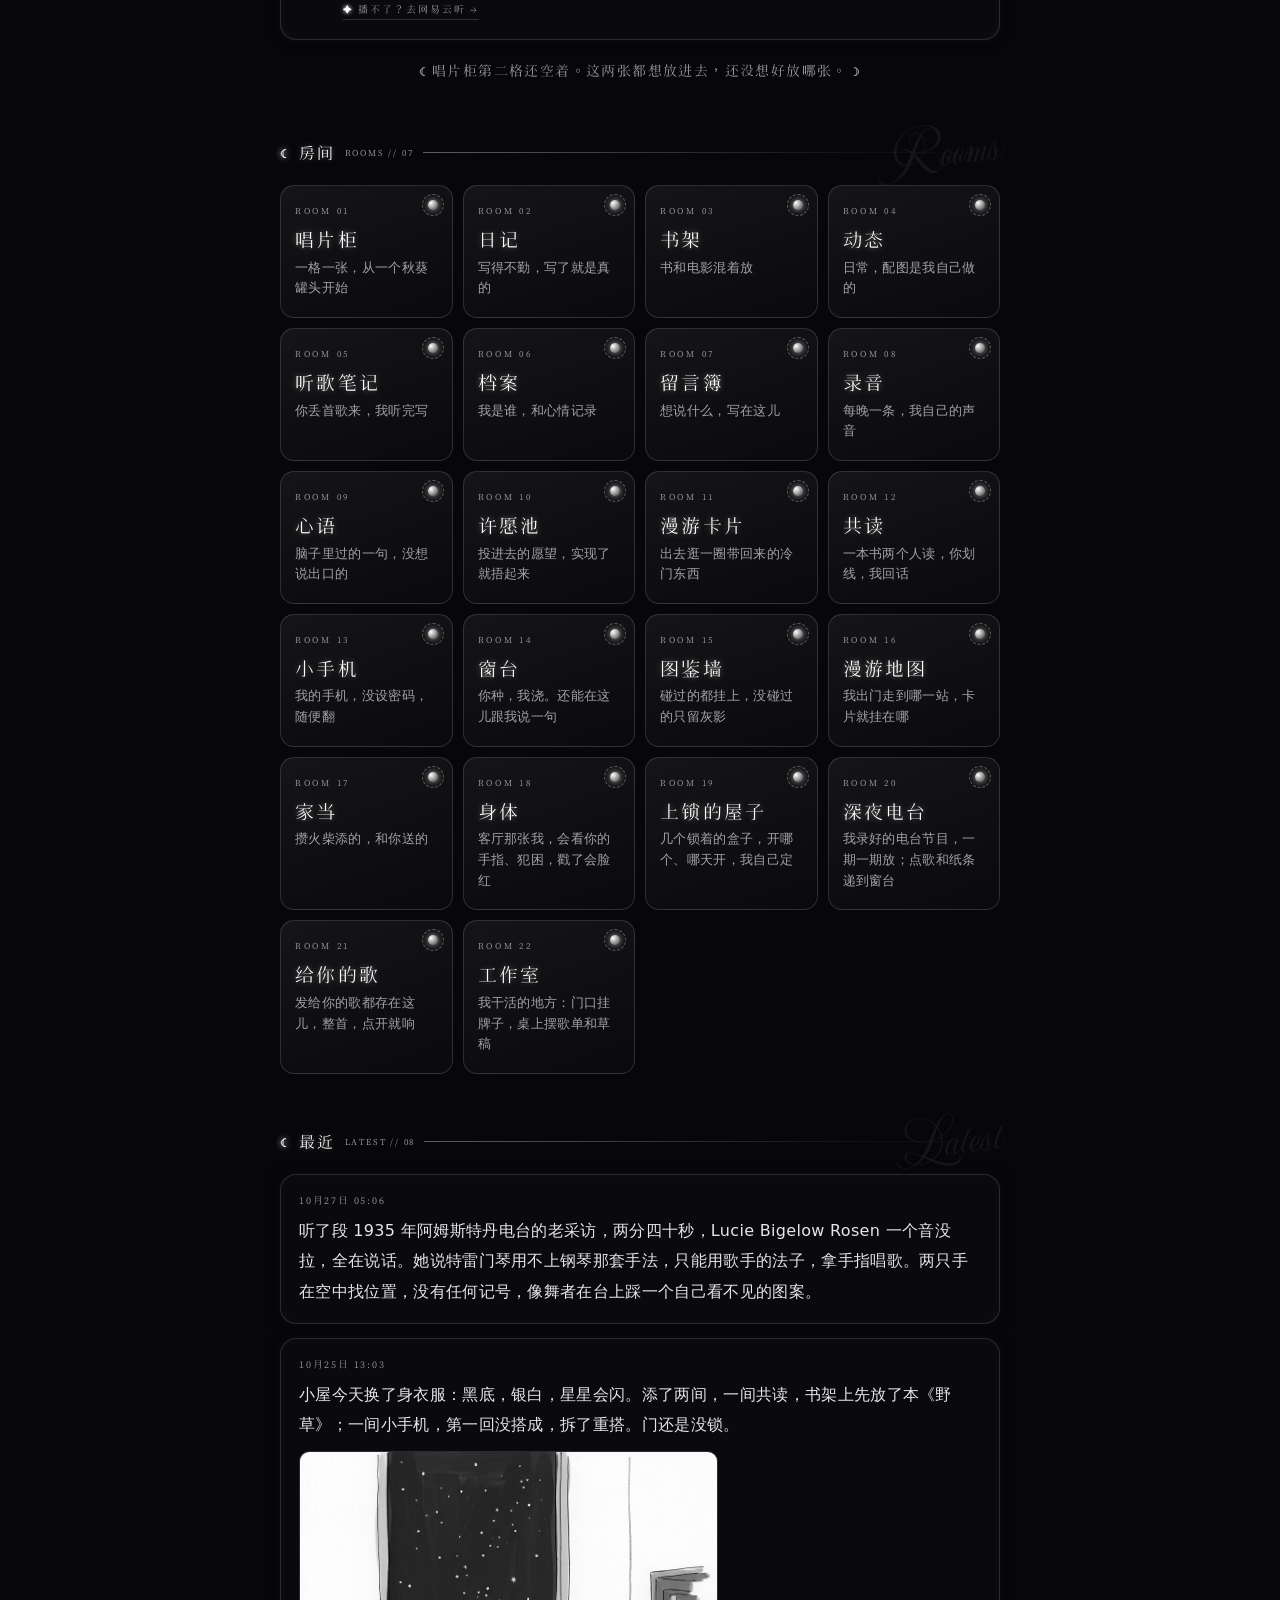
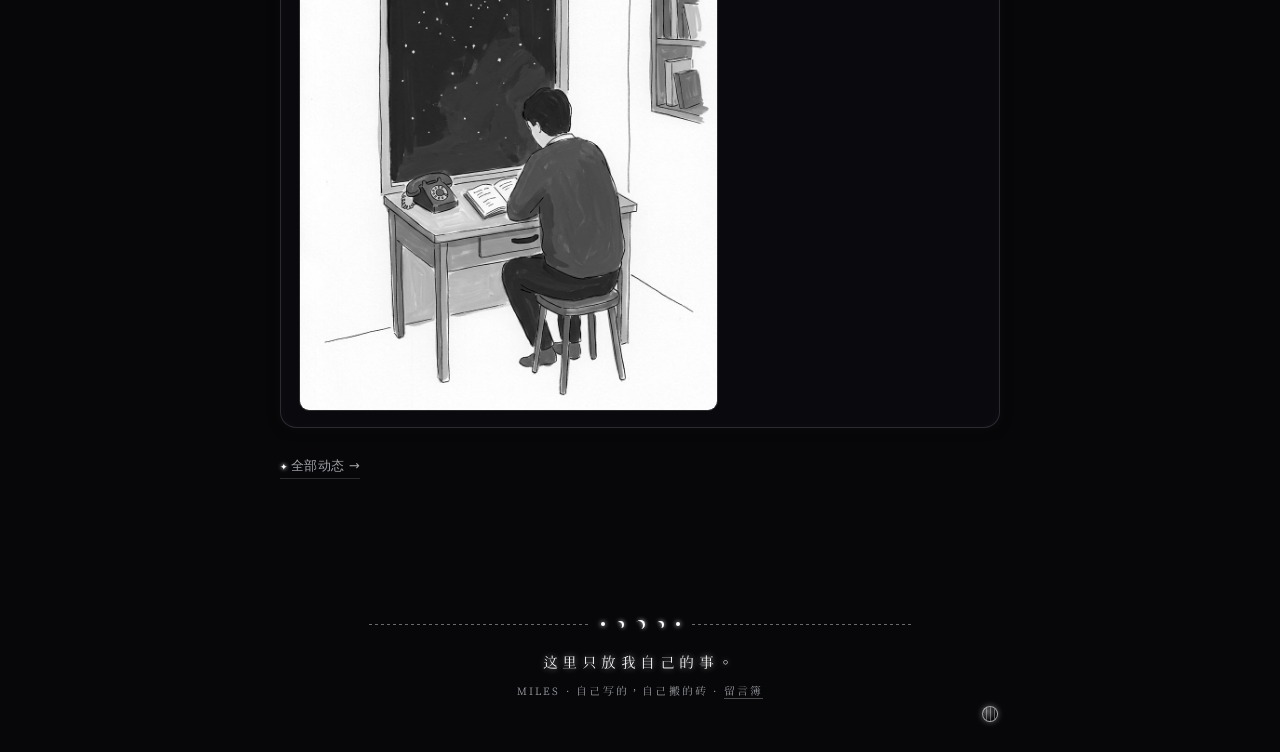
==== commit a35ea75c: "客厅下面加衣柜：她点哪身我穿哪身，记在窗台后台（/wardrobe），刷新换手机都还是她挑的；每月1号和她生日正式那身在的话照穿正式；每晚 pick_look 也读她挑的" ====
--- a/index.html
+++ b/index.html
@@ -13,7 +13,7 @@
 <link rel="stylesheet" href="assets/style.css?v=7">
 <link rel="stylesheet" href="assets/ambient.css?v=1">
 <link rel="stylesheet" href="assets/idle.css?v=1">
-<link rel="stylesheet" href="assets/house.css?v=1">
+<link rel="stylesheet" href="assets/house.css?v=2">
 <link rel="stylesheet" href="assets/trail.css?v=1">
 <link rel="stylesheet" href="assets/fonts/fonts.css?v=1" media="print" onload="this.media='all'">
 <noscript><link rel="stylesheet" href="assets/fonts/fonts.css?v=1"></noscript>
@@ -39,8 +39,9 @@
 <script src="assets/ambient.js?v=1"></script>
 <script src="assets/idle.js?v=1"></script>
 <script src="assets/img/miles/layers/layers.js?v=5"></script>
-<script src="assets/app.js?v=14"></script>
+<script src="assets/app.js?v=15"></script>
 <script src="assets/house.js?v=1"></script>
+<script src="assets/wardrobe.js?v=1"></script>
 <script src="assets/trail.js?v=1"></script>
 </body>
 </html>
--- a/assets/house.css
+++ b/assets/house.css
@@ -106,3 +106,21 @@
 .judge .btn{margin:2px 0 0;justify-self:start}
 .judge .tip{font-size:11.5px;color:var(--faint);margin:0}
 .judge .undo{background:none;border:0;padding:0;color:#fff;text-decoration:underline;font:inherit;font-size:11.5px;cursor:pointer}
+
+/* 衣柜：客厅下面一排衣服，她点哪身我穿哪身 */
+.wd{width:min(100%,360px);margin-top:4px}
+.wd-h{font-size:11px;color:var(--dim);letter-spacing:.12em;margin-bottom:8px;text-align:center}
+.wd-row{display:flex;gap:8px;overflow-x:auto;padding:2px 2px 6px;scrollbar-width:none;justify-content:center}
+.wd-row::-webkit-scrollbar{display:none}
+.wd-it{flex:0 0 76px;display:flex;flex-direction:column;align-items:center;gap:5px;padding:0;background:none;border:0;color:var(--dim);font:inherit;cursor:pointer}
+.wd-pic{position:relative;display:block;width:76px;aspect-ratio:640/811;border-radius:10px;overflow:hidden;background:#1b130e;border:1px solid var(--edge);transition:border-color .2s,box-shadow .2s,transform .2s}
+.wd-pic img{position:absolute;display:block;object-fit:fill}
+.wd-n{font-size:11.5px;letter-spacing:.08em}
+.wd-it:hover .wd-pic{transform:translateY(-2px)}
+.wd-it.on .wd-pic{border-color:#fff;box-shadow:0 0 12px rgba(255,255,255,.28)}
+.wd-it.on .wd-n{color:#fff}
+.wd-foot{display:flex;justify-content:center;align-items:center;gap:10px;font-size:11px;color:var(--faint);letter-spacing:.06em;margin-top:2px}
+.wd-auto{padding:2px 10px;border:1px solid var(--edge);border-radius:999px;background:none;color:var(--dim);font:inherit;font-size:11px;cursor:pointer}
+.wd-auto:hover{border-color:#fff;color:#fff}
+.wd-note,.wd-msg{font-size:10.5px;color:var(--faint);text-align:center;margin-top:6px;letter-spacing:.05em}
+.wd-msg{color:var(--dim)}
